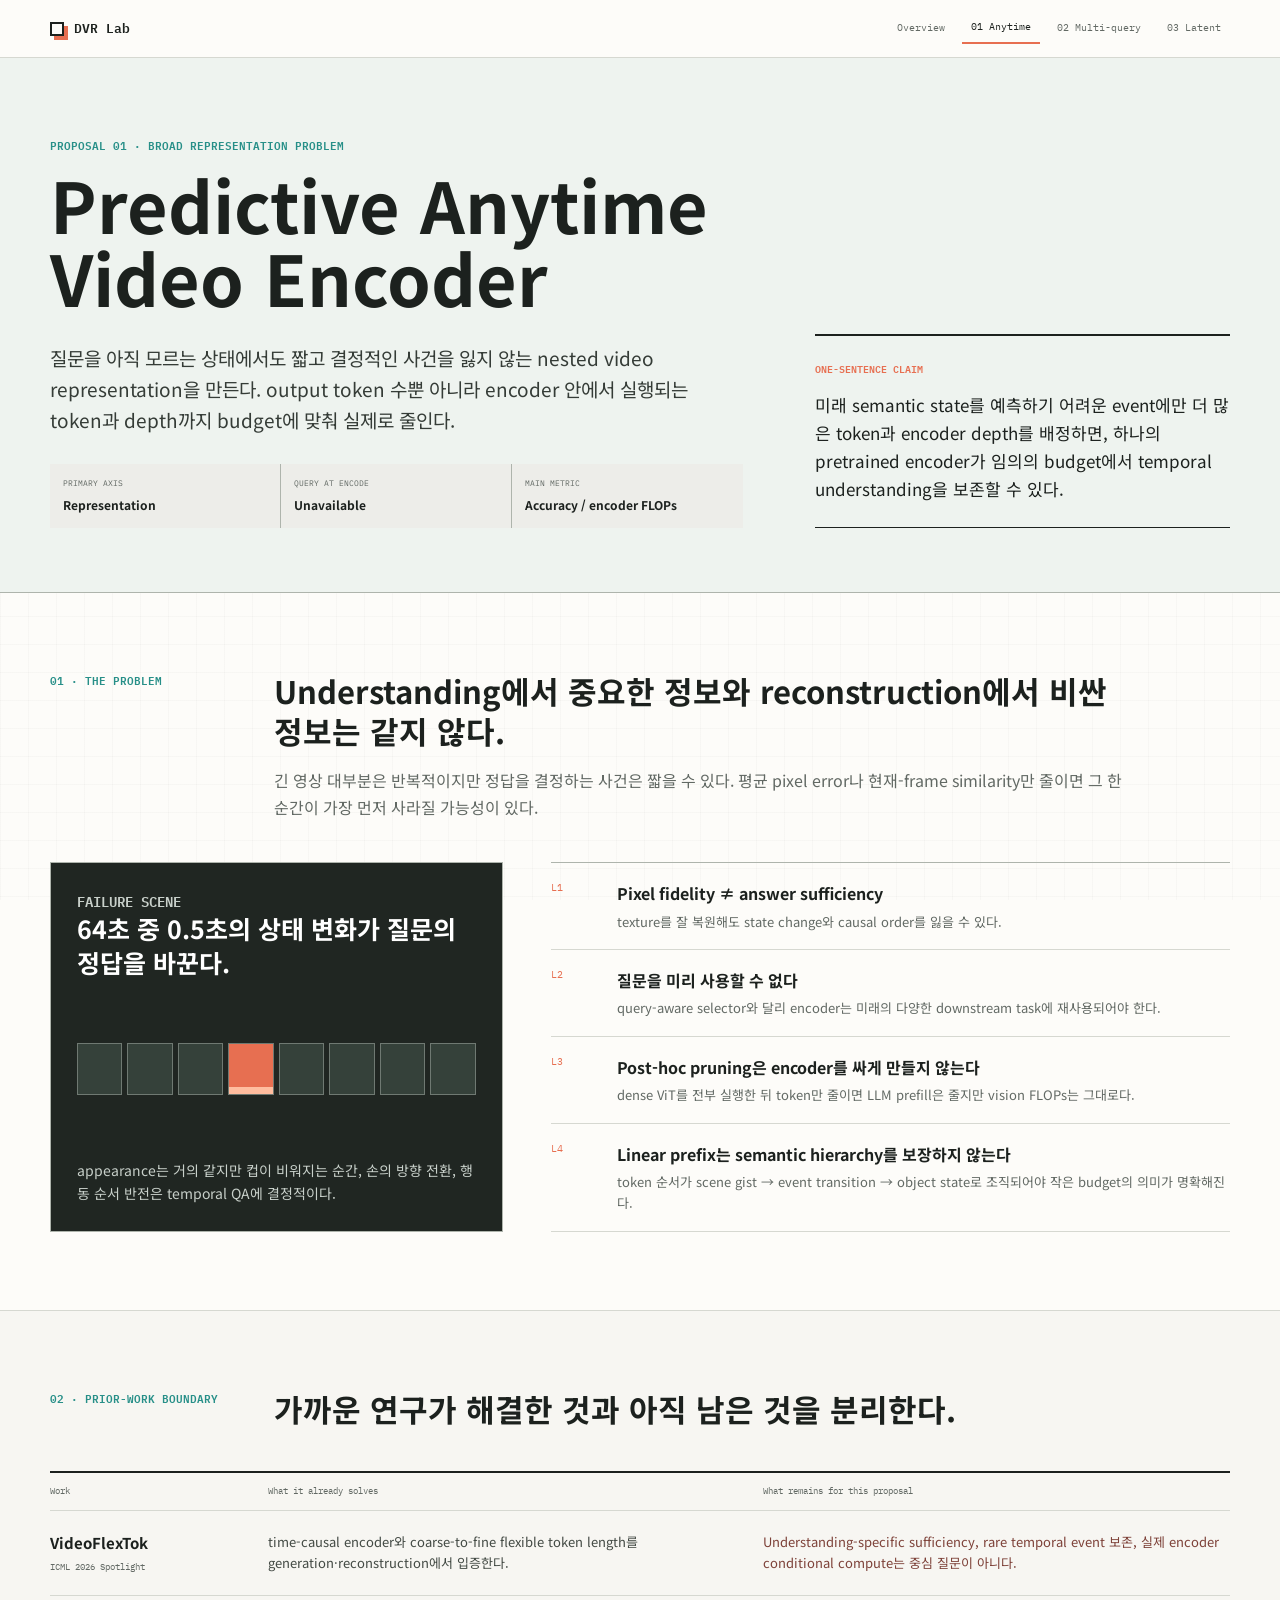
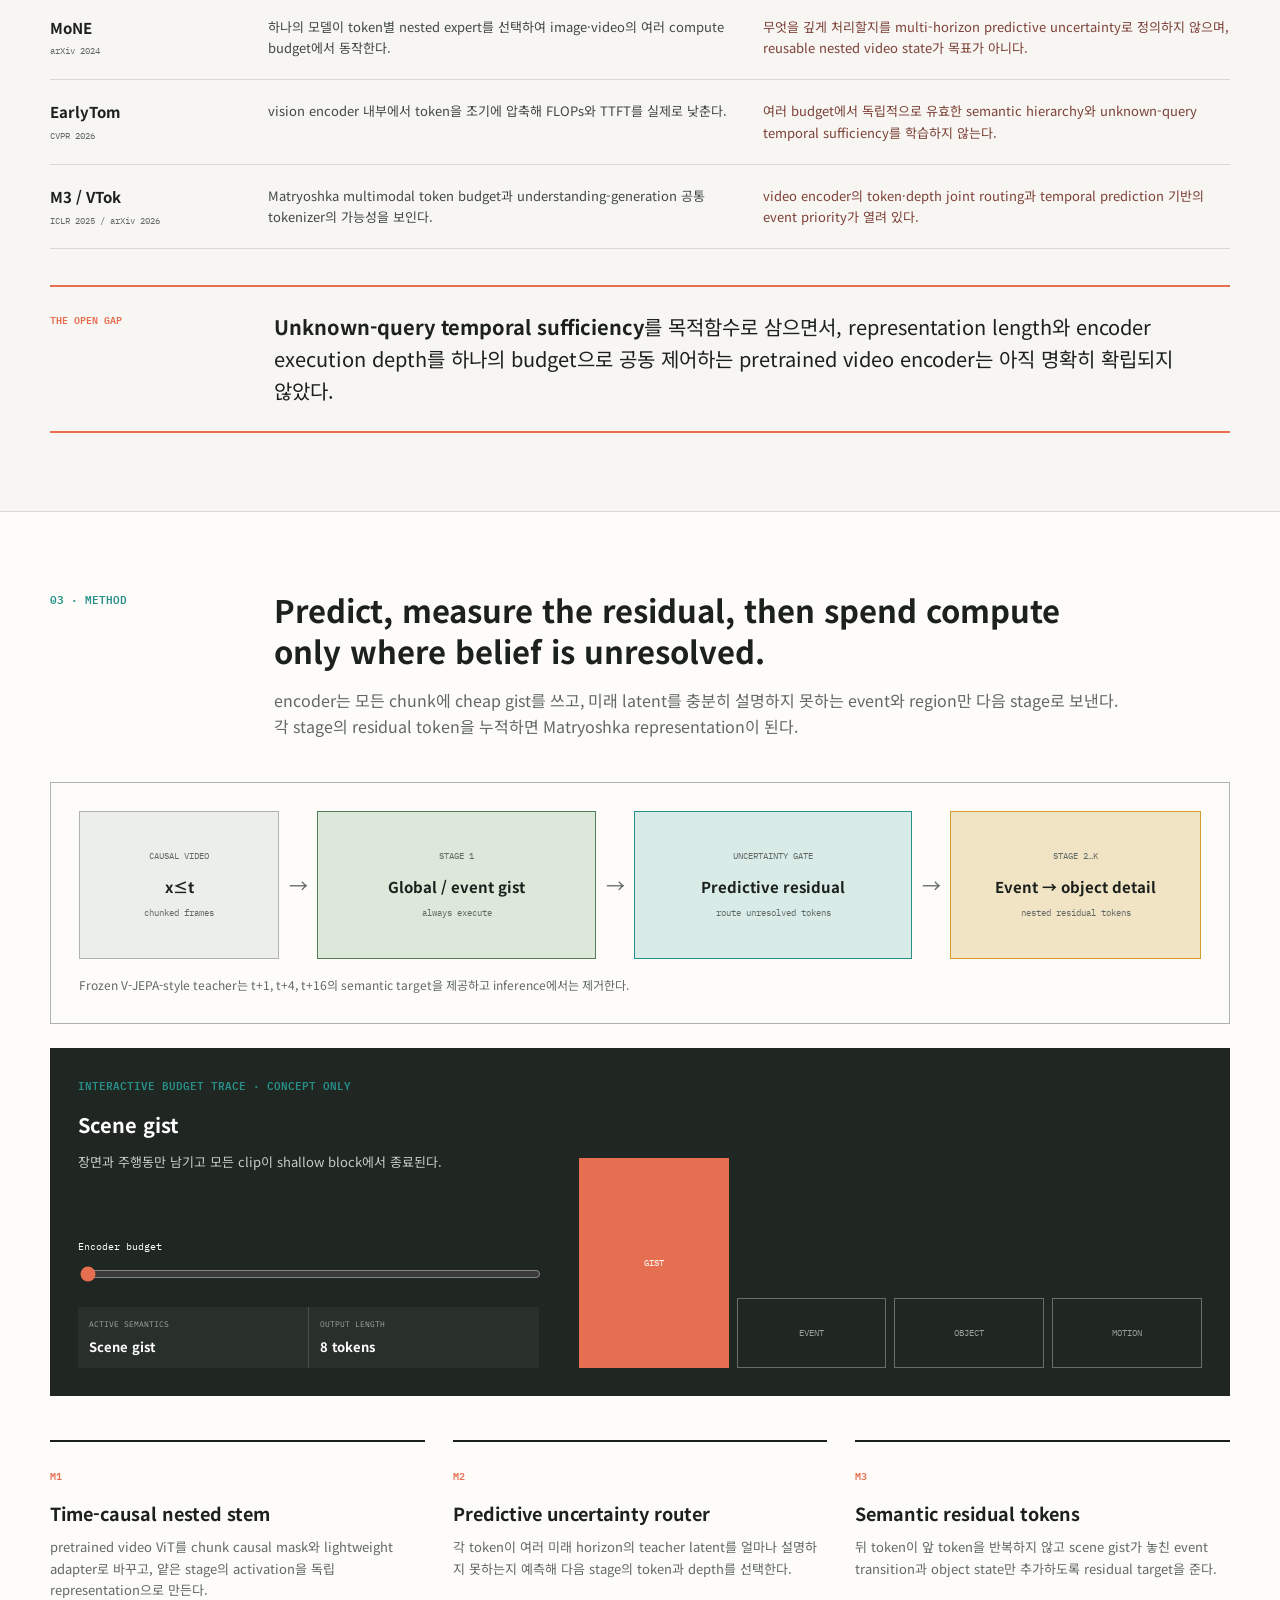
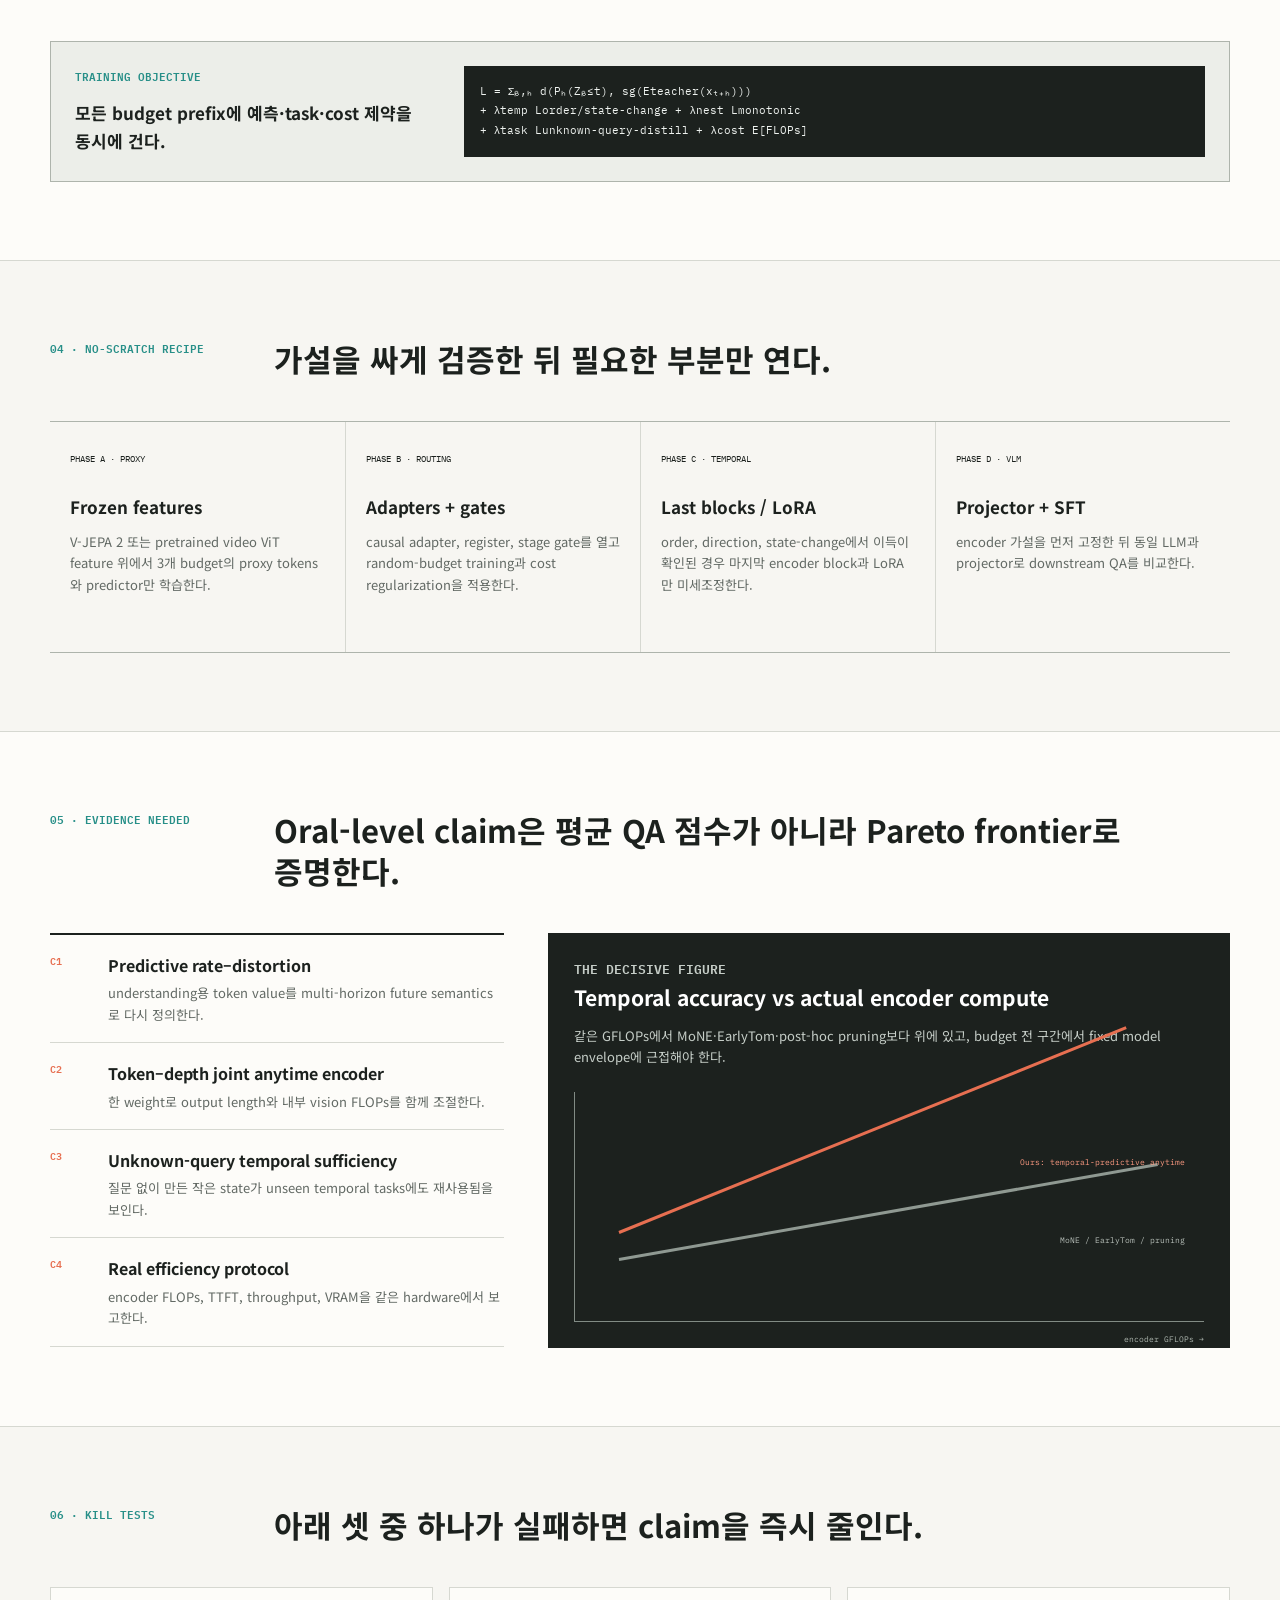
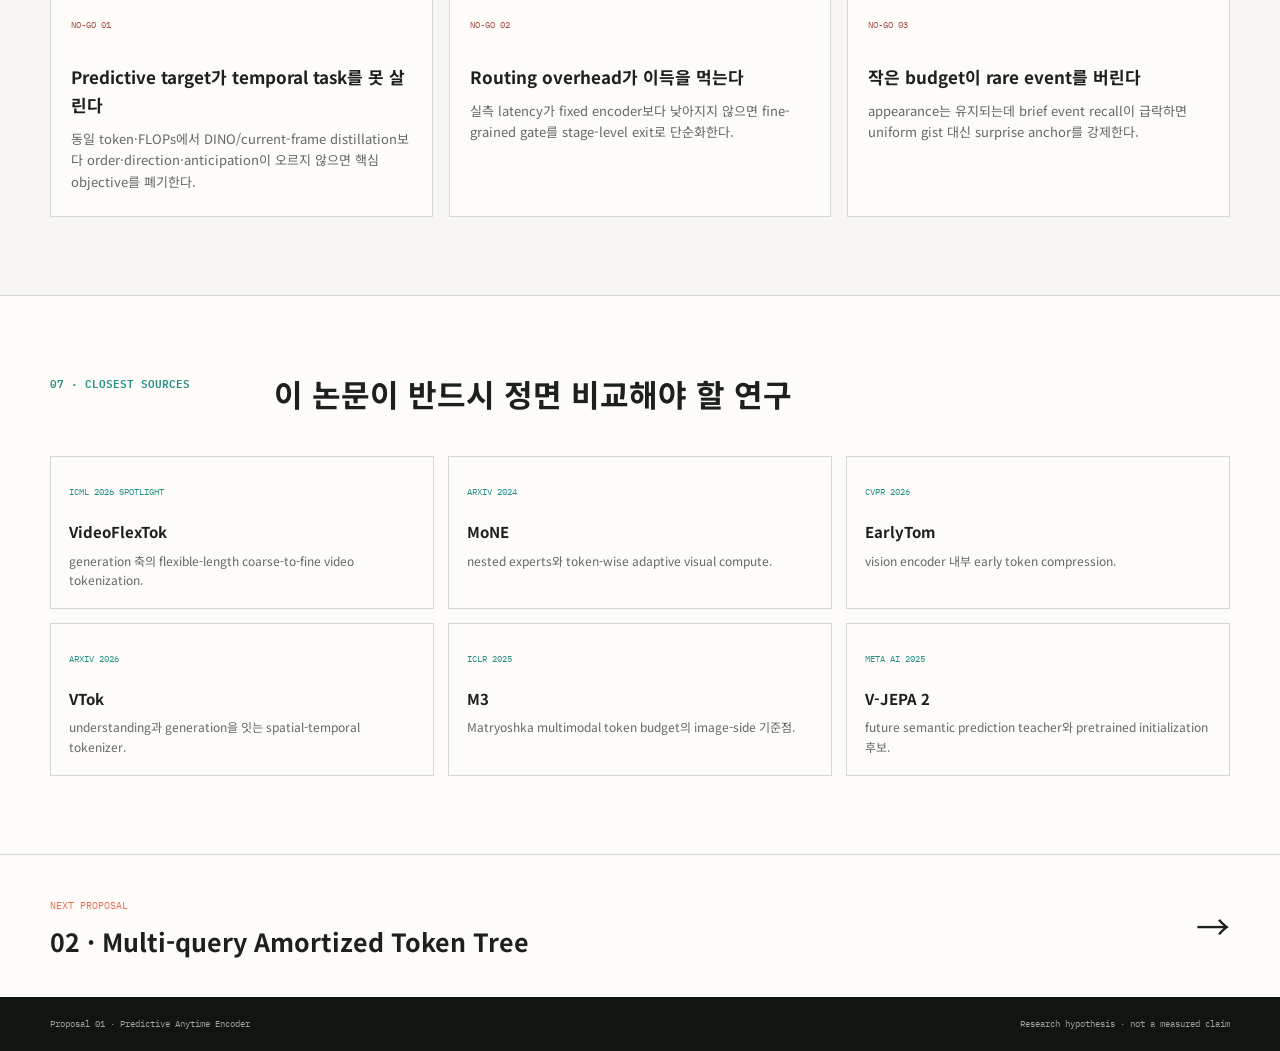
==== 1-proposal/index.html @ 28dbd6b4 "Add detailed proposals and latent reasoning pilot" ====
<!doctype html>
<html lang="ko">
  <head>
    <meta charset="UTF-8" />
    <meta name="viewport" content="width=device-width, initial-scale=1.0" />
    <meta name="description" content="Predictive Anytime Video Encoder 상세 연구 제안" />
    <title>01 · Predictive Anytime Encoder</title>
    <link rel="preconnect" href="https://fonts.googleapis.com" />
    <link rel="preconnect" href="https://fonts.gstatic.com" crossorigin />
    <link href="https://fonts.googleapis.com/css2?family=IBM+Plex+Mono:wght@400;500;600&amp;family=Noto+Sans+KR:wght@400;500;600;700;800&amp;display=swap" rel="stylesheet" />
    <link rel="stylesheet" href="../styles.css" />
    <link rel="stylesheet" href="../proposal.css" />
  </head>
  <body class="proposal-body">
    <a class="skip-link" href="#main">본문으로 이동</a>
    <header class="site-header proposal-header">
      <a class="wordmark" href="../#topics"><span class="wordmark-mark" aria-hidden="true"></span>DVR Lab</a>
      <nav class="proposal-nav" aria-label="제안서 이동">
        <a href="../">Overview</a>
        <a href="../1-proposal/" aria-current="page">01 Anytime</a>
        <a href="../2-proposal/">02 Multi-query</a>
        <a href="../3-proposal/">03 Latent</a>
      </nav>
    </header>

    <main id="main">
      <section class="proposal-hero one">
        <div class="page-shell proposal-hero-grid">
          <div>
            <p class="proposal-kicker">PROPOSAL 01 · BROAD REPRESENTATION PROBLEM</p>
            <h1>Predictive Anytime Video Encoder</h1>
            <p class="hero-summary">
              질문을 아직 모르는 상태에서도 짧고 결정적인 사건을 잃지 않는 nested video representation을 만든다.
              output token 수뿐 아니라 encoder 안에서 실행되는 token과 depth까지 budget에 맞춰 실제로 줄인다.
            </p>
            <div class="hero-meta">
              <div><span>PRIMARY AXIS</span><strong>Representation</strong></div>
              <div><span>QUERY AT ENCODE</span><strong>Unavailable</strong></div>
              <div><span>MAIN METRIC</span><strong>Accuracy / encoder FLOPs</strong></div>
            </div>
          </div>
          <div class="hero-claim">
            <span>ONE-SENTENCE CLAIM</span>
            <p>
              미래 semantic state를 예측하기 어려운 event에만 더 많은 token과 encoder depth를 배정하면, 하나의
              pretrained encoder가 임의의 budget에서 temporal understanding을 보존할 수 있다.
            </p>
          </div>
        </div>
      </section>

      <section class="proposal-section" id="problem">
        <div class="page-shell">
          <div class="detail-heading">
            <p class="detail-index">01 · THE PROBLEM</p>
            <h2>Understanding에서 중요한 정보와 reconstruction에서 비싼 정보는 같지 않다.</h2>
            <p class="section-explainer">
              긴 영상 대부분은 반복적이지만 정답을 결정하는 사건은 짧을 수 있다. 평균 pixel error나 현재-frame
              similarity만 줄이면 그 한순간이 가장 먼저 사라질 가능성이 있다.
            </p>
          </div>

          <div class="failure-grid">
            <div class="failure-vignette">
              <div>
                <p class="mini-label">FAILURE SCENE</p>
                <h3>64초 중 0.5초의 상태 변화가 질문의 정답을 바꾼다.</h3>
              </div>
              <div class="event-strip" aria-label="여덟 구간 중 하나의 짧은 중요 사건">
                <i></i><i></i><i></i><i class="critical"></i><i></i><i></i><i></i><i></i>
              </div>
              <p>appearance는 거의 같지만 컵이 비워지는 순간, 손의 방향 전환, 행동 순서 반전은 temporal QA에 결정적이다.</p>
            </div>
            <div class="failure-list">
              <div class="failure-item">
                <span>L1</span>
                <div><h3>Pixel fidelity ≠ answer sufficiency</h3><p>texture를 잘 복원해도 state change와 causal order를 잃을 수 있다.</p></div>
              </div>
              <div class="failure-item">
                <span>L2</span>
                <div><h3>질문을 미리 사용할 수 없다</h3><p>query-aware selector와 달리 encoder는 미래의 다양한 downstream task에 재사용되어야 한다.</p></div>
              </div>
              <div class="failure-item">
                <span>L3</span>
                <div><h3>Post-hoc pruning은 encoder를 싸게 만들지 않는다</h3><p>dense ViT를 전부 실행한 뒤 token만 줄이면 LLM prefill은 줄지만 vision FLOPs는 그대로다.</p></div>
              </div>
              <div class="failure-item">
                <span>L4</span>
                <div><h3>Linear prefix는 semantic hierarchy를 보장하지 않는다</h3><p>token 순서가 scene gist → event transition → object state로 조직되어야 작은 budget의 의미가 명확해진다.</p></div>
              </div>
            </div>
          </div>
        </div>
      </section>

      <section class="proposal-section tinted" id="boundary">
        <div class="page-shell">
          <div class="detail-heading">
            <p class="detail-index">02 · PRIOR-WORK BOUNDARY</p>
            <h2>가까운 연구가 해결한 것과 아직 남은 것을 분리한다.</h2>
          </div>

          <div class="boundary-table">
            <div class="boundary-row header"><span>Work</span><span>What it already solves</span><span>What remains for this proposal</span></div>
            <div class="boundary-row">
              <h3>VideoFlexTok<span>ICML 2026 Spotlight</span></h3>
              <p>time-causal encoder와 coarse-to-fine flexible token length를 generation·reconstruction에서 입증한다.</p>
              <p class="missing">Understanding-specific sufficiency, rare temporal event 보존, 실제 encoder conditional compute는 중심 질문이 아니다.</p>
            </div>
            <div class="boundary-row">
              <h3>MoNE<span>arXiv 2024</span></h3>
              <p>하나의 모델이 token별 nested expert를 선택하여 image·video의 여러 compute budget에서 동작한다.</p>
              <p class="missing">무엇을 깊게 처리할지를 multi-horizon predictive uncertainty로 정의하지 않으며, reusable nested video state가 목표가 아니다.</p>
            </div>
            <div class="boundary-row">
              <h3>EarlyTom<span>CVPR 2026</span></h3>
              <p>vision encoder 내부에서 token을 조기에 압축해 FLOPs와 TTFT를 실제로 낮춘다.</p>
              <p class="missing">여러 budget에서 독립적으로 유효한 semantic hierarchy와 unknown-query temporal sufficiency를 학습하지 않는다.</p>
            </div>
            <div class="boundary-row">
              <h3>M3 / VTok<span>ICLR 2025 / arXiv 2026</span></h3>
              <p>Matryoshka multimodal token budget과 understanding-generation 공통 tokenizer의 가능성을 보인다.</p>
              <p class="missing">video encoder의 token·depth joint routing과 temporal prediction 기반의 event priority가 열려 있다.</p>
            </div>
          </div>

          <div class="gap-statement">
            <span>THE OPEN GAP</span>
            <p>
              <strong>Unknown-query temporal sufficiency</strong>를 목적함수로 삼으면서, representation length와
              encoder execution depth를 하나의 budget으로 공동 제어하는 pretrained video encoder는 아직 명확히
              확립되지 않았다.
            </p>
          </div>
        </div>
      </section>

      <section class="proposal-section" id="method">
        <div class="page-shell">
          <div class="detail-heading">
            <p class="detail-index">03 · METHOD</p>
            <h2>Predict, measure the residual, then spend compute only where belief is unresolved.</h2>
            <p class="section-explainer">
              encoder는 모든 chunk에 cheap gist를 쓰고, 미래 latent를 충분히 설명하지 못하는 event와 region만 다음
              stage로 보낸다. 각 stage의 residual token을 누적하면 Matryoshka representation이 된다.
            </p>
          </div>

          <div class="method-canvas">
            <div class="method-flow" aria-label="Predictive anytime encoder 처리 흐름">
              <div class="method-node"><span>CAUSAL VIDEO</span><strong>x≤t</strong><small>chunked frames</small></div>
              <div class="flow-arrow" aria-hidden="true">→</div>
              <div class="method-node gist"><span>STAGE 1</span><strong>Global / event gist</strong><small>always execute</small></div>
              <div class="flow-arrow" aria-hidden="true">→</div>
              <div class="method-node event"><span>UNCERTAINTY GATE</span><strong>Predictive residual</strong><small>route unresolved tokens</small></div>
              <div class="flow-arrow" aria-hidden="true">→</div>
              <div class="method-node detail"><span>STAGE 2…K</span><strong>Event → object detail</strong><small>nested residual tokens</small></div>
            </div>
            <p class="method-caption">Frozen V-JEPA-style teacher는 t+1, t+4, t+16의 semantic target을 제공하고 inference에서는 제거한다.</p>
          </div>

          <div class="interactive-demo" data-proposal-demo="anytime">
            <div class="demo-copy">
              <p class="mini-label">INTERACTIVE BUDGET TRACE · CONCEPT ONLY</p>
              <h3 data-demo-label>Scene gist</h3>
              <p data-demo-description></p>
              <label for="anytime-budget">Encoder budget</label>
              <input id="anytime-budget" type="range" min="1" max="4" value="1" step="1" />
              <div class="demo-readout">
                <div><span>ACTIVE SEMANTICS</span><strong data-demo-label>Scene gist</strong></div>
                <div><span>OUTPUT LENGTH</span><strong data-demo-value>8 tokens</strong></div>
              </div>
            </div>
            <div class="demo-stage-track" aria-hidden="true">
              <div class="demo-stage">GIST</div>
              <div class="demo-stage">EVENT</div>
              <div class="demo-stage">OBJECT</div>
              <div class="demo-stage">MOTION</div>
            </div>
          </div>

          <div class="module-grid">
            <div class="module-item"><span>M1</span><h3>Time-causal nested stem</h3><p>pretrained video ViT를 chunk causal mask와 lightweight adapter로 바꾸고, 얕은 stage의 activation을 독립 representation으로 만든다.</p></div>
            <div class="module-item"><span>M2</span><h3>Predictive uncertainty router</h3><p>각 token이 여러 미래 horizon의 teacher latent를 얼마나 설명하지 못하는지 예측해 다음 stage의 token과 depth를 선택한다.</p></div>
            <div class="module-item"><span>M3</span><h3>Semantic residual tokens</h3><p>뒤 token이 앞 token을 반복하지 않고 scene gist가 놓친 event transition과 object state만 추가하도록 residual target을 준다.</p></div>
          </div>

          <div class="objective-strip">
            <div><p class="mini-label">TRAINING OBJECTIVE</p><h3>모든 budget prefix에 예측·task·cost 제약을 동시에 건다.</h3></div>
            <code>L = Σᵦ,ₕ d(Pₕ(Zᵦ≤t), sg(Eteacher(xₜ₊ₕ)))<br />+ λtemp Lorder/state-change + λnest Lmonotonic<br />+ λtask Lunknown-query-distill + λcost E[FLOPs]</code>
          </div>
        </div>
      </section>

      <section class="proposal-section tinted" id="training">
        <div class="page-shell">
          <div class="detail-heading">
            <p class="detail-index">04 · NO-SCRATCH RECIPE</p>
            <h2>가설을 싸게 검증한 뒤 필요한 부분만 연다.</h2>
          </div>
          <div class="training-lanes">
            <div class="training-lane"><span>PHASE A · PROXY</span><h3>Frozen features</h3><p>V-JEPA 2 또는 pretrained video ViT feature 위에서 3개 budget의 proxy tokens와 predictor만 학습한다.</p></div>
            <div class="training-lane"><span>PHASE B · ROUTING</span><h3>Adapters + gates</h3><p>causal adapter, register, stage gate를 열고 random-budget training과 cost regularization을 적용한다.</p></div>
            <div class="training-lane"><span>PHASE C · TEMPORAL</span><h3>Last blocks / LoRA</h3><p>order, direction, state-change에서 이득이 확인된 경우 마지막 encoder block과 LoRA만 미세조정한다.</p></div>
            <div class="training-lane"><span>PHASE D · VLM</span><h3>Projector + SFT</h3><p>encoder 가설을 먼저 고정한 뒤 동일 LLM과 projector로 downstream QA를 비교한다.</p></div>
          </div>
        </div>
      </section>

      <section class="proposal-section" id="evidence">
        <div class="page-shell">
          <div class="detail-heading">
            <p class="detail-index">05 · EVIDENCE NEEDED</p>
            <h2>Oral-level claim은 평균 QA 점수가 아니라 Pareto frontier로 증명한다.</h2>
          </div>
          <div class="evidence-grid">
            <div class="contribution-list">
              <div class="contribution-row"><span>C1</span><div><h3>Predictive rate–distortion</h3><p>understanding용 token value를 multi-horizon future semantics로 다시 정의한다.</p></div></div>
              <div class="contribution-row"><span>C2</span><div><h3>Token–depth joint anytime encoder</h3><p>한 weight로 output length와 내부 vision FLOPs를 함께 조절한다.</p></div></div>
              <div class="contribution-row"><span>C3</span><div><h3>Unknown-query temporal sufficiency</h3><p>질문 없이 만든 작은 state가 unseen temporal tasks에도 재사용됨을 보인다.</p></div></div>
              <div class="contribution-row"><span>C4</span><div><h3>Real efficiency protocol</h3><p>encoder FLOPs, TTFT, throughput, VRAM을 같은 hardware에서 보고한다.</p></div></div>
            </div>
            <div class="decisive-figure">
              <p class="mini-label">THE DECISIVE FIGURE</p>
              <h3>Temporal accuracy vs actual encoder compute</h3>
              <p>같은 GFLOPs에서 MoNE·EarlyTom·post-hoc pruning보다 위에 있고, budget 전 구간에서 fixed model envelope에 근접해야 한다.</p>
              <div class="curve-chart" aria-label="제안법이 baseline보다 높은 정확도 계산량 곡선을 보이는 목표 그림">
                <span class="curve-label ours">Ours: temporal-predictive anytime</span>
                <span class="curve-label base">MoNE / EarlyTom / pruning</span>
                <span class="curve-axis-x">encoder GFLOPs →</span>
              </div>
            </div>
          </div>
        </div>
      </section>

      <section class="proposal-section tinted" id="risks">
        <div class="page-shell">
          <div class="detail-heading"><p class="detail-index">06 · KILL TESTS</p><h2>아래 셋 중 하나가 실패하면 claim을 즉시 줄인다.</h2></div>
          <div class="risk-grid">
            <div class="risk-item"><span>NO-GO 01</span><h3>Predictive target가 temporal task를 못 살린다</h3><p>동일 token·FLOPs에서 DINO/current-frame distillation보다 order·direction·anticipation이 오르지 않으면 핵심 objective를 폐기한다.</p></div>
            <div class="risk-item"><span>NO-GO 02</span><h3>Routing overhead가 이득을 먹는다</h3><p>실측 latency가 fixed encoder보다 낮아지지 않으면 fine-grained gate를 stage-level exit로 단순화한다.</p></div>
            <div class="risk-item"><span>NO-GO 03</span><h3>작은 budget이 rare event를 버린다</h3><p>appearance는 유지되는데 brief event recall이 급락하면 uniform gist 대신 surprise anchor를 강제한다.</p></div>
          </div>
        </div>
      </section>

      <section class="proposal-section" id="sources">
        <div class="page-shell">
          <div class="detail-heading"><p class="detail-index">07 · CLOSEST SOURCES</p><h2>이 논문이 반드시 정면 비교해야 할 연구</h2></div>
          <div class="source-grid">
            <a class="source-item" href="https://arxiv.org/abs/2604.12887" target="_blank" rel="noreferrer"><span>ICML 2026 SPOTLIGHT</span><h3>VideoFlexTok</h3><p>generation 축의 flexible-length coarse-to-fine video tokenization.</p></a>
            <a class="source-item" href="https://arxiv.org/abs/2407.19985" target="_blank" rel="noreferrer"><span>ARXIV 2024</span><h3>MoNE</h3><p>nested experts와 token-wise adaptive visual compute.</p></a>
            <a class="source-item" href="https://arxiv.org/abs/2605.30010" target="_blank" rel="noreferrer"><span>CVPR 2026</span><h3>EarlyTom</h3><p>vision encoder 내부 early token compression.</p></a>
            <a class="source-item" href="https://arxiv.org/abs/2602.04202" target="_blank" rel="noreferrer"><span>ARXIV 2026</span><h3>VTok</h3><p>understanding과 generation을 잇는 spatial-temporal tokenizer.</p></a>
            <a class="source-item" href="https://openreview.net/forum?id=ii17KMFtmI" target="_blank" rel="noreferrer"><span>ICLR 2025</span><h3>M3</h3><p>Matryoshka multimodal token budget의 image-side 기준점.</p></a>
            <a class="source-item" href="https://ai.meta.com/research/publications/v-jepa-2-self-supervised-video-models-enable-understanding-prediction-and-planning/" target="_blank" rel="noreferrer"><span>META AI 2025</span><h3>V-JEPA 2</h3><p>future semantic prediction teacher와 pretrained initialization 후보.</p></a>
          </div>
        </div>
      </section>

      <div class="page-shell">
        <a class="proposal-next" href="../2-proposal/"><div><span>NEXT PROPOSAL</span><h2>02 · Multi-query Amortized Token Tree</h2></div><i aria-hidden="true">→</i></a>
      </div>
    </main>
    <footer><div class="page-shell footer-inner"><span>Proposal 01 · Predictive Anytime Encoder</span><span>Research hypothesis · not a measured claim</span></div></footer>
    <script src="../proposal.js"></script>
  </body>
</html>
---- styles.css ----
:root {
  --paper: #f7f6f2;
  --paper-bright: #fdfcf9;
  --ink: #1c211e;
  --muted: #626964;
  --line: #d6d8d1;
  --line-strong: #aeb4ac;
  --coral: #e76f51;
  --coral-soft: #f3d8cf;
  --teal: #278f88;
  --teal-soft: #d8ebe7;
  --mustard: #d59b2d;
  --mustard-soft: #f1e4c5;
  --green: #557c58;
  --green-soft: #dce8d9;
  --red: #a84f45;
  --mono: "IBM Plex Mono", monospace;
  --sans: "Noto Sans KR", sans-serif;
  --max-width: 1180px;
}

* {
  box-sizing: border-box;
}

html {
  scroll-behavior: smooth;
}

body {
  margin: 0;
  background: var(--paper);
  color: var(--ink);
  font-family: var(--sans);
  line-height: 1.65;
}

body::before {
  position: fixed;
  inset: 0;
  z-index: -1;
  background-image: linear-gradient(rgba(28, 33, 30, 0.025) 1px, transparent 1px),
    linear-gradient(90deg, rgba(28, 33, 30, 0.025) 1px, transparent 1px);
  background-size: 28px 28px;
  content: "";
  pointer-events: none;
}

a {
  color: inherit;
}

button,
input {
  font: inherit;
}

.skip-link {
  position: fixed;
  top: 8px;
  left: 8px;
  z-index: 20;
  padding: 8px 12px;
  background: var(--ink);
  color: white;
  transform: translateY(-140%);
}

.skip-link:focus {
  transform: translateY(0);
}

.page-shell {
  width: min(calc(100% - 40px), var(--max-width));
  margin-inline: auto;
}

.site-header {
  position: sticky;
  top: 0;
  z-index: 10;
  display: flex;
  align-items: center;
  justify-content: space-between;
  min-height: 58px;
  padding: 0 max(20px, calc((100vw - var(--max-width)) / 2));
  border-bottom: 1px solid var(--line);
  background: rgba(247, 246, 242, 0.96);
  backdrop-filter: blur(12px);
}

.wordmark {
  display: inline-flex;
  gap: 10px;
  align-items: center;
  color: var(--ink);
  font-family: var(--mono);
  font-size: 13px;
  font-weight: 600;
  text-decoration: none;
}

.wordmark-mark {
  width: 14px;
  height: 14px;
  border: 2px solid var(--ink);
  box-shadow: 4px 4px 0 var(--coral);
}

.site-nav {
  display: flex;
  gap: 24px;
  font-family: var(--mono);
  font-size: 12px;
}

.site-nav a {
  color: var(--muted);
  text-decoration: none;
}

.site-nav a:hover,
.site-nav a:focus-visible {
  color: var(--ink);
}

.intro-band {
  padding: 72px 0 64px;
  border-bottom: 1px solid var(--line);
  background: var(--paper-bright);
}

.intro-copy {
  display: grid;
  grid-template-columns: 1.05fr 0.95fr;
  column-gap: 64px;
  align-items: end;
}

.eyebrow,
.section-index,
.tool-label,
.topic-overline,
.arch-label {
  margin: 0 0 14px;
  color: var(--teal);
  font-family: var(--mono);
  font-size: 12px;
  font-weight: 600;
  letter-spacing: 0;
}

h1,
h2,
h3,
h4,
p {
  overflow-wrap: anywhere;
}

h1 {
  margin: 0;
  font-size: clamp(42px, 6vw, 76px);
  line-height: 1.02;
  letter-spacing: 0;
}

.intro-lead {
  max-width: 660px;
  margin: 0;
  color: #303632;
  font-size: 20px;
  line-height: 1.65;
}

.thesis-line {
  grid-column: 1 / -1;
  display: grid;
  grid-template-columns: 160px 1fr;
  gap: 24px;
  margin-top: 48px;
  padding: 20px 0;
  border-top: 1px solid var(--line-strong);
  border-bottom: 1px solid var(--line-strong);
}

.thesis-label {
  color: var(--coral);
  font-family: var(--mono);
  font-size: 12px;
  font-weight: 600;
}

.thesis-line p {
  margin: 0;
  font-size: 19px;
}

.overview-figure {
  margin-top: 32px;
  margin-bottom: 0;
}

.overview-figure img {
  display: block;
  width: 100%;
  aspect-ratio: 16 / 8.4;
  border: 1px solid var(--line);
  object-fit: cover;
}

.overview-figure figcaption {
  display: flex;
  justify-content: flex-end;
  padding-top: 10px;
  color: var(--muted);
  font-size: 12px;
}

.section-band {
  padding: 88px 0;
  border-bottom: 1px solid var(--line);
}

.section-heading {
  display: grid;
  grid-template-columns: 260px minmax(0, 1.2fr) minmax(260px, 0.8fr);
  gap: 32px;
  align-items: start;
  margin-bottom: 52px;
}

.section-heading h2 {
  margin: 0;
  font-size: 32px;
  line-height: 1.3;
  letter-spacing: 0;
}

.section-heading > p:last-child {
  margin: 0;
  color: var(--muted);
  font-size: 15px;
}

.section-heading.compact {
  grid-template-columns: 220px 1fr;
}

.section-heading.compact .working-title {
  grid-column: 2;
  color: var(--muted);
}

.decision-grid {
  display: grid;
  grid-template-columns: repeat(3, 1fr);
  gap: 16px;
}

.decision-card,
.paper-card {
  border: 1px solid var(--line);
  border-radius: 6px;
  background: var(--paper-bright);
}

.decision-card {
  min-height: 390px;
  padding: 24px;
}

.decision-card.recommended {
  border-top: 5px solid var(--coral);
}

.card-topline {
  display: flex;
  align-items: center;
  justify-content: space-between;
  min-height: 28px;
}

.topic-number {
  color: var(--line-strong);
  font-family: var(--mono);
  font-size: 26px;
}

.status-chip {
  padding: 4px 7px;
  border: 1px solid var(--green);
  border-radius: 4px;
  color: var(--green);
  font-family: var(--mono);
  font-size: 10px;
  font-weight: 600;
}

.status-chip.caution {
  border-color: #9b7628;
  color: #7f5e17;
}

.status-chip.danger {
  border-color: var(--red);
  color: var(--red);
}

.decision-card h3 {
  margin: 32px 0 8px;
  font-size: 22px;
  line-height: 1.25;
}

.card-subtitle {
  min-height: 50px;
  margin: 0;
  color: var(--muted);
  font-size: 13px;
}

.score-list {
  margin: 24px 0;
  border-top: 1px solid var(--line);
}

.score-list div {
  display: flex;
  justify-content: space-between;
  padding: 8px 0;
  border-bottom: 1px solid var(--line);
  font-family: var(--mono);
  font-size: 12px;
}

.score-list dt {
  color: var(--muted);
}

.score-list dd {
  margin: 0;
  font-weight: 600;
}

.decision-card > p:last-child {
  margin: 0;
  font-size: 14px;
}

.warning-note {
  display: grid;
  grid-template-columns: 220px 1fr;
  gap: 28px;
  margin-top: 28px;
  padding: 22px 0;
  border-top: 1px solid var(--coral);
  border-bottom: 1px solid var(--coral);
}

.note-kicker {
  color: var(--coral);
  font-family: var(--mono);
  font-size: 12px;
  font-weight: 600;
}

.warning-note p {
  margin: 0;
}

.accent-band {
  background: #f0f3ed;
}

.claim-block {
  display: grid;
  grid-template-columns: 220px 1fr;
  gap: 32px;
  margin-bottom: 44px;
  padding: 26px 0;
  border-top: 2px solid var(--ink);
  border-bottom: 1px solid var(--ink);
}

.claim-block span {
  color: var(--coral);
  font-family: var(--mono);
  font-size: 12px;
  font-weight: 600;
}

.claim-block p {
  max-width: 850px;
  margin: 0;
  font-size: 21px;
  line-height: 1.6;
}

.architecture {
  position: relative;
  display: grid;
  grid-template-columns: 130px 26px minmax(300px, 1.2fr) 26px minmax(220px, 0.8fr) 170px;
  gap: 14px;
  align-items: center;
  min-height: 330px;
  padding: 32px 22px;
  border: 1px solid var(--line-strong);
  background: var(--paper-bright);
  overflow: hidden;
}

.arch-column,
.output-column,
.teacher-column {
  text-align: center;
}

.frame-strip {
  display: grid;
  grid-template-columns: repeat(2, 36px);
  justify-content: center;
  gap: 5px;
  margin: 14px 0;
}

.frame-strip span {
  width: 36px;
  height: 46px;
  border: 1px solid #5b645e;
  background: linear-gradient(140deg, #536c5c 48%, #d59b2d 49%);
}

.arch-arrow {
  color: var(--line-strong);
  font-size: 26px;
}

.encoder-stack {
  display: grid;
  grid-template-columns: repeat(3, 1fr);
  align-items: stretch;
  min-height: 220px;
}

.encoder-stage {
  display: flex;
  flex-direction: column;
  justify-content: center;
  min-width: 0;
  padding: 20px 12px;
  border: 1px solid var(--line-strong);
}

.encoder-stage + .encoder-stage {
  border-left: 0;
}

.encoder-stage span,
.encoder-stage small,
.arch-column small,
.output-column small,
.teacher-column small {
  color: var(--muted);
  font-family: var(--mono);
  font-size: 10px;
}

.encoder-stage strong {
  margin: 14px 0;
  font-size: 14px;
}

.stage-gist {
  background: var(--coral-soft);
}

.stage-event {
  background: var(--teal-soft);
}

.stage-detail {
  background: var(--mustard-soft);
}

.token-tier {
  display: flex;
  justify-content: center;
  gap: 4px;
  margin: 10px 0;
}

.token-tier i {
  display: block;
  width: 13px;
  height: 22px;
  border: 1px solid currentColor;
}

.tier-one {
  color: var(--coral);
}

.tier-two {
  color: var(--teal);
}

.tier-three {
  color: var(--mustard);
}

.teacher-column {
  padding: 18px 10px;
  border-left: 1px dashed var(--line-strong);
}

.teacher-column strong {
  display: block;
  margin: 14px 0 4px;
  font-size: 18px;
}

.teacher-link {
  margin-top: 24px;
  color: var(--teal);
  font-family: var(--mono);
  font-size: 9px;
}

.budget-lab {
  display: grid;
  grid-template-columns: 1fr 1fr;
  gap: 44px;
  margin-top: 24px;
  padding: 32px;
  border: 1px solid var(--ink);
  border-radius: 6px;
  background: var(--ink);
  color: white;
}

.budget-copy h3 {
  margin: 0 0 12px;
  font-size: 21px;
}

.budget-copy > p:not(.tool-label) {
  min-height: 78px;
  margin: 0;
  color: #cbd1cc;
  font-size: 14px;
}

.budget-lab .tool-label {
  color: #76c1ba;
}

.budget-stats {
  display: grid;
  grid-template-columns: repeat(3, 1fr);
  gap: 1px;
  margin-top: 22px;
  background: #4c534f;
}

.budget-stats div {
  min-width: 0;
  padding: 12px;
  background: #252b27;
}

.budget-stats span,
.budget-stats strong {
  display: block;
}

.budget-stats span {
  color: #aeb6b0;
  font-family: var(--mono);
  font-size: 9px;
}

.budget-stats strong {
  margin-top: 6px;
  font-size: 15px;
}

.budget-control {
  display: flex;
  flex-direction: column;
  justify-content: center;
}

.budget-visual {
  display: grid;
  grid-template-columns: repeat(16, 1fr);
  gap: 4px;
  min-height: 108px;
  align-content: end;
  margin-bottom: 24px;
}

.budget-token {
  min-width: 0;
  height: 24px;
  border: 1px solid #69726c;
  background: #303732;
  opacity: 0.35;
  transition: opacity 180ms ease, height 180ms ease, background 180ms ease;
}

.budget-token.is-active {
  background: var(--coral);
  opacity: 1;
}

.budget-token.is-refinement {
  background: var(--teal);
}

.budget-token.is-detail {
  background: var(--mustard);
}

.budget-control label {
  margin-bottom: 10px;
  font-family: var(--mono);
  font-size: 11px;
}

input[type="range"] {
  width: 100%;
  accent-color: var(--coral);
}

.range-labels {
  display: flex;
  justify-content: space-between;
  color: #aeb6b0;
  font-family: var(--mono);
  font-size: 9px;
}

.contribution-grid {
  display: grid;
  grid-template-columns: repeat(3, 1fr);
  gap: 28px;
  margin-top: 52px;
}

.contribution-grid > div {
  padding-top: 18px;
  border-top: 2px solid var(--ink);
}

.contribution-number {
  color: var(--coral);
  font-family: var(--mono);
  font-size: 12px;
  font-weight: 600;
}

.contribution-grid h3 {
  margin: 12px 0 8px;
  font-size: 18px;
}

.contribution-grid p {
  margin: 0;
  color: var(--muted);
  font-size: 14px;
}

.objective-panel {
  display: grid;
  grid-template-columns: 0.8fr 1.2fr;
  gap: 36px;
  align-items: center;
  margin-top: 54px;
  padding: 28px;
  border: 1px solid var(--line-strong);
  background: var(--paper-bright);
}

.objective-panel h3 {
  margin: 0;
  font-size: 18px;
}

.objective-panel code {
  display: block;
  padding: 18px;
  background: #e8e9e4;
  color: #252b27;
  font-family: var(--mono);
  font-size: 12px;
  line-height: 1.8;
  overflow-x: auto;
}

.training-grid {
  display: grid;
  grid-template-columns: 1fr 1fr;
  gap: 56px;
  margin-top: 54px;
}

.plain-column {
  padding-top: 18px;
  border-top: 1px solid var(--line-strong);
}

.plain-column h3 {
  margin: 0 0 18px;
  font-size: 19px;
}

.plain-column ol {
  margin: 0;
  padding-left: 24px;
}

.plain-column li {
  margin-bottom: 12px;
  padding-left: 6px;
  font-size: 14px;
}

.topic-tabs {
  display: grid;
  grid-template-columns: repeat(3, 1fr);
  border-bottom: 1px solid var(--ink);
}

.topic-tabs button {
  min-height: 64px;
  padding: 14px 18px;
  border: 1px solid var(--line);
  border-bottom: 0;
  border-radius: 0;
  background: transparent;
  color: var(--muted);
  cursor: pointer;
  text-align: left;
}

.topic-tabs button + button {
  border-left: 0;
}

.topic-tabs button[aria-selected="true"] {
  background: var(--ink);
  color: white;
}

.topic-tabs button span {
  margin-right: 14px;
  font-family: var(--mono);
  font-size: 11px;
}

.topic-panel {
  min-height: 590px;
  padding-top: 42px;
}

.topic-summary {
  display: grid;
  grid-template-columns: 1fr 1fr;
  gap: 48px;
  align-items: start;
}

.topic-summary h3 {
  margin: 0;
  font-size: 26px;
  line-height: 1.35;
}

.topic-summary > p {
  margin: 0;
  color: var(--muted);
}

.topic-columns {
  display: grid;
  grid-template-columns: 1fr 1fr;
  gap: 64px;
  margin-top: 44px;
}

.topic-columns section {
  padding-top: 16px;
  border-top: 1px solid var(--line-strong);
}

.topic-columns h4 {
  margin: 0 0 12px;
  font-family: var(--mono);
  font-size: 12px;
  text-transform: uppercase;
}

.topic-columns h4:not(:first-child) {
  margin-top: 28px;
}

.topic-columns p,
.topic-columns li {
  color: #424943;
  font-size: 14px;
}

.topic-columns ul {
  margin: 0;
  padding-left: 20px;
}

.topic-columns li {
  margin-bottom: 9px;
}

.proposal-link {
  display: grid;
  grid-template-columns: 150px 1fr 30px;
  gap: 20px;
  align-items: center;
  margin-top: 34px;
  padding: 18px 0;
  border-top: 1px solid var(--ink);
  border-bottom: 1px solid var(--ink);
  text-decoration: none;
}

.proposal-link span {
  color: var(--coral);
  font-family: var(--mono);
  font-size: 11px;
  font-weight: 600;
  text-transform: uppercase;
}

.proposal-link strong {
  font-size: 15px;
}

.proposal-link i {
  font-size: 22px;
  font-style: normal;
  text-align: right;
  transition: transform 160ms ease;
}

.proposal-link:hover i,
.proposal-link:focus-visible i {
  transform: translateX(5px);
}

.pilot-inline {
  display: grid;
  grid-template-columns: 210px 1fr;
  gap: 24px;
  margin-top: 28px;
  padding: 16px 0;
  border-top: 1px solid var(--red);
  border-bottom: 1px solid var(--red);
}

.pilot-inline span {
  color: var(--red);
  font-family: var(--mono);
  font-size: 10px;
  font-weight: 600;
}

.pilot-inline p {
  margin: 0;
  color: var(--muted);
  font-size: 13px;
}

.tree-diagram,
.reasoning-diagram {
  margin-top: 38px;
  padding: 28px;
  border: 1px solid var(--line-strong);
  background: var(--paper-bright);
}

.tree-diagram {
  display: grid;
  grid-template-columns: 180px 1fr 220px;
  grid-template-rows: repeat(3, auto);
  gap: 14px 28px;
  align-items: center;
}

.tree-video {
  grid-row: 1 / 4;
  text-align: center;
}

.tree-video > span,
.query-path span {
  display: block;
  margin-bottom: 12px;
  color: var(--muted);
  font-family: var(--mono);
  font-size: 10px;
}

.mini-frames {
  display: grid;
  grid-template-columns: repeat(3, 34px);
  justify-content: center;
  gap: 5px;
}

.mini-frames i {
  width: 34px;
  height: 42px;
  background: var(--green-soft);
  border: 1px solid var(--green);
}

.tree-root,
.tree-level div {
  padding: 10px;
  border: 1px solid var(--teal);
  background: var(--teal-soft);
  text-align: center;
  font-size: 12px;
}

.tree-root {
  width: 150px;
  margin: auto;
}

.tree-level {
  display: grid;
  gap: 8px;
}

.tree-level-two {
  grid-template-columns: repeat(3, 1fr);
}

.tree-level-three {
  grid-template-columns: repeat(6, 1fr);
}

.tree-level-three div {
  border-color: var(--mustard);
  background: var(--mustard-soft);
}

.query-path {
  grid-column: 3;
  grid-row: 1 / 4;
  padding: 18px;
  border-left: 3px solid var(--coral);
}

.query-path strong {
  font-size: 13px;
}

.query-reuse {
  display: grid;
  grid-template-columns: 24px 1fr;
  gap: 2px 8px;
  align-items: center;
  padding: 8px 0;
  border-top: 1px solid var(--line);
}

.query-reuse b {
  grid-row: 1 / 3;
  color: var(--coral);
  font-family: var(--mono);
  font-size: 10px;
}

.query-reuse strong {
  line-height: 1.3;
}

.query-reuse small {
  color: var(--muted);
  font-family: var(--mono);
  font-size: 9px;
}

.reasoning-diagram {
  display: grid;
  grid-template-columns: 150px 1fr;
  gap: 22px 28px;
}

.reasoning-input {
  display: grid;
  align-content: center;
  gap: 14px;
  padding-right: 24px;
  border-right: 1px solid var(--line);
  text-align: center;
}

.reasoning-input > span {
  font-family: var(--mono);
  font-size: 10px;
}

.reasoning-flow {
  display: grid;
  grid-template-columns: repeat(3, minmax(105px, 1fr) 18px) minmax(105px, 1fr);
  gap: 8px;
  align-items: center;
}

.reasoning-flow > i {
  color: var(--muted);
  font-style: normal;
  text-align: center;
}

.reasoning-state {
  display: grid;
  min-height: 112px;
  padding: 14px 10px;
  border: 1px solid var(--teal);
  background: var(--teal-soft);
  text-align: center;
}

.reasoning-state.initial {
  border-color: var(--green);
  background: var(--green-soft);
}

.reasoning-state.active {
  border-color: var(--mustard);
  background: var(--mustard-soft);
}

.reasoning-state.final {
  border-color: var(--coral);
  background: var(--coral-soft);
}

.reasoning-state span,
.reasoning-state small {
  color: var(--muted);
  font-family: var(--mono);
  font-size: 9px;
}

.reasoning-state strong {
  align-self: center;
  font-size: 18px;
}

.reasoning-loop {
  grid-column: 2;
  padding: 9px 12px;
  background: var(--ink);
  color: white;
  font-family: var(--mono);
  font-size: 10px;
  text-align: center;
}

.reasoning-axes {
  grid-column: 1 / -1;
  display: grid;
  grid-template-columns: repeat(2, 1fr);
  gap: 12px;
}

.reasoning-axes div {
  display: grid;
  gap: 5px;
  padding: 12px 14px;
  border-top: 2px solid var(--line-strong);
}

.reasoning-axes span {
  color: var(--muted);
  font-family: var(--mono);
  font-size: 9px;
}

.reasoning-axes strong {
  font-size: 12px;
}

.comparison-band {
  background: var(--paper-bright);
}

.table-wrap {
  overflow-x: auto;
}

table {
  width: 100%;
  border-collapse: collapse;
  font-size: 13px;
}

th,
td {
  min-width: 180px;
  padding: 16px 14px;
  border: 1px solid var(--line);
  text-align: left;
  vertical-align: top;
}

thead th {
  background: var(--ink);
  color: white;
  font-family: var(--mono);
  font-size: 11px;
  font-weight: 500;
}

tbody th {
  min-width: 130px;
  background: #ecece7;
  font-family: var(--mono);
  font-size: 11px;
}

.table-note {
  margin: 14px 0 0;
  color: var(--muted);
  font-size: 12px;
}

.experiment-matrix {
  display: grid;
  grid-template-columns: 1.05fr 1fr 1.35fr 1.1fr;
  border-top: 1px solid var(--line-strong);
  border-left: 1px solid var(--line-strong);
}

.experiment-matrix > div {
  min-width: 0;
  padding: 14px;
  border-right: 1px solid var(--line-strong);
  border-bottom: 1px solid var(--line-strong);
  font-size: 12px;
}

.matrix-header {
  background: #e8e9e4;
  font-family: var(--mono);
  font-weight: 600;
}

.must-report {
  display: grid;
  grid-template-columns: 260px 1fr;
  gap: 28px;
  align-items: center;
  margin-top: 28px;
  padding: 20px 0;
  border-bottom: 1px solid var(--line-strong);
}

.must-report h3 {
  margin: 0;
  font-size: 17px;
}

.must-report > div {
  display: flex;
  flex-wrap: wrap;
  gap: 8px;
}

.must-report span {
  padding: 6px 9px;
  border: 1px solid var(--line-strong);
  border-radius: 4px;
  background: var(--paper-bright);
  font-family: var(--mono);
  font-size: 10px;
}

.roadmap {
  display: grid;
  grid-template-columns: repeat(4, 1fr);
  gap: 0;
  margin-top: 52px;
}

.roadmap-step {
  min-height: 210px;
  padding: 20px;
  border-top: 3px solid var(--teal);
  border-bottom: 1px solid var(--line-strong);
}

.roadmap-step + .roadmap-step {
  border-left: 1px solid var(--line-strong);
}

.roadmap-step:nth-child(2) {
  border-top-color: var(--coral);
}

.roadmap-step:nth-child(3) {
  border-top-color: var(--mustard);
}

.roadmap-step:nth-child(4) {
  border-top-color: var(--green);
}

.roadmap-step span {
  font-family: var(--mono);
  font-size: 10px;
}

.roadmap-step h3 {
  margin: 24px 0 8px;
  font-size: 17px;
}

.roadmap-step p {
  margin: 0;
  color: var(--muted);
  font-size: 13px;
}

.go-no-go {
  display: grid;
  grid-template-columns: 260px 1fr;
  gap: 40px;
  margin-top: 40px;
  padding: 26px;
  border: 1px solid var(--coral);
  background: var(--coral-soft);
}

.go-no-go span {
  color: var(--red);
  font-family: var(--mono);
  font-size: 10px;
  font-weight: 600;
}

.go-no-go h3 {
  margin: 8px 0 0;
  font-size: 18px;
}

.go-no-go p {
  margin: 0;
}

.landscape-band {
  background: #eef1ec;
}

.landscape-grid {
  display: grid;
  grid-template-columns: repeat(3, 1fr);
  gap: 14px;
}

.paper-card {
  min-height: 174px;
  padding: 20px;
  text-decoration: none;
  transition: border-color 150ms ease, transform 150ms ease;
}

.paper-card:hover,
.paper-card:focus-visible {
  border-color: var(--teal);
  transform: translateY(-2px);
}

.paper-card span {
  color: var(--teal);
  font-family: var(--mono);
  font-size: 9px;
  font-weight: 600;
}

.paper-card h3 {
  margin: 12px 0 8px;
  font-size: 17px;
}

.paper-card p {
  margin: 0;
  color: var(--muted);
  font-size: 12px;
}

.open-space {
  display: grid;
  grid-template-columns: 220px 300px 1fr;
  gap: 32px;
  margin-top: 48px;
  padding-top: 28px;
  border-top: 2px solid var(--ink);
}

.open-space h3,
.open-space p {
  margin: 0;
}

.open-space h3 {
  font-size: 21px;
}

.open-space p {
  color: #3f4641;
}

.open-space-list {
  display: grid;
  gap: 12px;
}

.open-space-list p {
  padding-bottom: 12px;
  border-bottom: 1px solid var(--line);
}

.open-space-list p:last-child {
  padding-bottom: 0;
  border-bottom: 0;
}

.final-band {
  background: var(--ink);
  color: white;
}

.final-layout {
  display: grid;
  grid-template-columns: 0.8fr 1.2fr;
  gap: 70px;
  align-items: start;
}

.final-layout h2 {
  margin: 0;
  font-size: 34px;
}

.final-layout > p {
  margin: 0;
  color: #d8ddd9;
  font-size: 18px;
}

footer {
  padding: 20px 0;
  background: #111512;
  color: #9ea6a0;
}

.footer-inner {
  display: flex;
  justify-content: space-between;
  gap: 24px;
  font-family: var(--mono);
  font-size: 9px;
}

@media (max-width: 980px) {
  .site-nav {
    gap: 14px;
  }

  .intro-copy,
  .section-heading,
  .section-heading.compact,
  .topic-summary,
  .open-space {
    grid-template-columns: 1fr;
  }

  .section-heading.compact .working-title {
    grid-column: auto;
  }

  .intro-lead {
    margin-top: 24px;
  }

  .decision-grid,
  .contribution-grid,
  .landscape-grid {
    grid-template-columns: repeat(2, 1fr);
  }

  .decision-card:last-child,
  .contribution-grid > div:last-child {
    grid-column: 1 / -1;
  }

  .architecture {
    grid-template-columns: 90px 18px 1fr;
    gap: 10px;
  }

  .architecture > .arch-arrow:nth-of-type(2) {
    display: none;
  }

  .output-column,
  .teacher-column {
    grid-column: 3;
  }

  .teacher-column {
    border-top: 1px dashed var(--line-strong);
    border-left: 0;
  }

  .roadmap {
    grid-template-columns: repeat(2, 1fr);
  }

  .roadmap-step:nth-child(3) {
    border-left: 0;
  }

  .experiment-matrix {
    grid-template-columns: 1fr 1fr;
  }

  .matrix-header:nth-child(3),
  .matrix-header:nth-child(4) {
    display: none;
  }

  .tree-diagram {
    grid-template-columns: 140px 1fr;
  }

  .query-path {
    grid-column: 1 / -1;
    grid-row: auto;
    border-top: 3px solid var(--coral);
    border-left: 0;
  }
}

@media (max-width: 720px) {
  .page-shell {
    width: min(calc(100% - 28px), var(--max-width));
  }

  .site-header {
    min-height: 52px;
    padding-inline: 14px;
  }

  .site-nav a:nth-child(2),
  .site-nav a:nth-child(4),
  .site-nav a:nth-child(5) {
    display: none;
  }

  .intro-band {
    padding: 52px 0 40px;
  }

  h1 {
    font-size: 42px;
  }

  .intro-lead {
    font-size: 17px;
  }

  .thesis-line,
  .warning-note,
  .claim-block,
  .budget-lab,
  .objective-panel,
  .training-grid,
  .topic-columns,
  .pilot-inline,
  .must-report,
  .go-no-go,
  .final-layout {
    grid-template-columns: 1fr;
  }

  .section-band {
    padding: 62px 0;
  }

  .section-heading {
    gap: 14px;
    margin-bottom: 34px;
  }

  .section-heading h2 {
    font-size: 26px;
  }

  .decision-grid,
  .contribution-grid,
  .landscape-grid {
    grid-template-columns: 1fr;
  }

  .decision-card,
  .decision-card:last-child,
  .contribution-grid > div:last-child {
    grid-column: auto;
  }

  .decision-card {
    min-height: 0;
  }

  .architecture {
    grid-template-columns: 1fr;
    min-height: 0;
  }

  .arch-arrow {
    transform: rotate(90deg);
  }

  .architecture > .arch-arrow:nth-of-type(2) {
    display: block;
  }

  .encoder-stack {
    min-height: 180px;
  }

  .output-column,
  .teacher-column {
    grid-column: auto;
  }

  .budget-lab {
    padding: 22px;
  }

  .budget-stats {
    grid-template-columns: 1fr;
  }

  .topic-tabs button {
    min-width: 0;
    padding: 12px 8px;
    font-size: 11px;
    text-align: center;
  }

  .topic-tabs button span {
    display: block;
    margin: 0 0 4px;
  }

  .topic-panel {
    min-height: 0;
  }

  .proposal-link {
    grid-template-columns: 1fr 26px;
    gap: 6px 14px;
  }

  .proposal-link span,
  .proposal-link strong {
    grid-column: 1;
  }

  .proposal-link i {
    grid-column: 2;
    grid-row: 1 / 3;
  }

  .tree-diagram {
    grid-template-columns: 1fr;
  }

  .tree-video {
    grid-row: auto;
  }

  .tree-level-three {
    grid-template-columns: repeat(3, 1fr);
  }

  .query-path {
    grid-column: auto;
  }

  .reasoning-diagram {
    grid-template-columns: 1fr;
    padding: 20px;
  }

  .reasoning-input {
    padding: 0 0 20px;
    border-right: 0;
    border-bottom: 1px solid var(--line);
  }

  .reasoning-flow {
    grid-template-columns: 1fr;
  }

  .reasoning-flow > i {
    transform: rotate(90deg);
  }

  .reasoning-state {
    min-height: 88px;
  }

  .reasoning-loop,
  .reasoning-axes {
    grid-column: auto;
  }

  .reasoning-axes {
    grid-template-columns: 1fr;
  }

  .experiment-matrix {
    grid-template-columns: 1fr;
  }

  .experiment-matrix > div {
    min-height: 52px;
  }

  .roadmap {
    grid-template-columns: 1fr;
  }

  .roadmap-step + .roadmap-step {
    border-left: 0;
  }

  .footer-inner {
    flex-direction: column;
  }
}

@media (prefers-reduced-motion: reduce) {
  html {
    scroll-behavior: auto;
  }

  *,
  *::before,
  *::after {
    transition-duration: 0.01ms !important;
  }
}
---- proposal.css ----
.proposal-body {
  background: var(--paper-bright);
}

.proposal-header {
  background: rgba(253, 252, 249, 0.96);
}

.proposal-nav {
  display: flex;
  gap: 8px;
  align-items: center;
}

.proposal-nav a {
  padding: 6px 9px;
  color: var(--muted);
  font-family: var(--mono);
  font-size: 10px;
  text-decoration: none;
}

.proposal-nav a[aria-current="page"] {
  border-bottom: 2px solid var(--coral);
  color: var(--ink);
}

.proposal-hero {
  padding: 78px 0 64px;
  border-bottom: 1px solid var(--line-strong);
}

.proposal-hero.one {
  background: #eef3ef;
}

.proposal-hero.two {
  background: #f4f0e5;
}

.proposal-hero.three {
  background: #f3ece9;
}

.proposal-hero-grid {
  display: grid;
  grid-template-columns: minmax(0, 1.25fr) minmax(280px, 0.75fr);
  gap: 72px;
  align-items: end;
}

.proposal-kicker,
.detail-index,
.mini-label {
  margin: 0 0 14px;
  color: var(--teal);
  font-family: var(--mono);
  font-size: 11px;
  font-weight: 600;
}

.proposal-hero h1 {
  max-width: 830px;
  font-size: clamp(40px, 5.6vw, 70px);
  line-height: 1.04;
}

.proposal-hero .hero-summary {
  max-width: 800px;
  margin: 28px 0 0;
  color: #353c37;
  font-size: 19px;
}

.hero-claim {
  padding: 24px 0;
  border-top: 2px solid var(--ink);
  border-bottom: 1px solid var(--ink);
}

.hero-claim span {
  display: block;
  margin-bottom: 14px;
  color: var(--coral);
  font-family: var(--mono);
  font-size: 10px;
  font-weight: 600;
}

.hero-claim p {
  margin: 0;
  font-size: 17px;
}

.hero-meta {
  display: grid;
  grid-template-columns: repeat(3, 1fr);
  gap: 1px;
  margin-top: 28px;
  background: var(--line-strong);
}

.hero-meta div {
  padding: 13px;
  background: rgba(253, 252, 249, 0.8);
}

.hero-meta span,
.hero-meta strong {
  display: block;
}

.hero-meta span {
  color: var(--muted);
  font-family: var(--mono);
  font-size: 8px;
}

.hero-meta strong {
  margin-top: 5px;
  font-size: 12px;
}

.proposal-section {
  padding: 78px 0;
  border-bottom: 1px solid var(--line);
}

.proposal-section.tinted {
  background: var(--paper);
}

.detail-heading {
  display: grid;
  grid-template-columns: 190px minmax(0, 1fr);
  gap: 34px;
  margin-bottom: 42px;
}

.detail-heading h2 {
  max-width: 850px;
  margin: 0;
  font-size: 31px;
  line-height: 1.3;
}

.detail-heading .section-explainer {
  grid-column: 2;
  max-width: 850px;
  margin: -18px 0 0;
  color: var(--muted);
}

.failure-grid {
  display: grid;
  grid-template-columns: 0.8fr 1.2fr;
  gap: 48px;
  align-items: stretch;
}

.failure-vignette {
  display: flex;
  flex-direction: column;
  justify-content: space-between;
  min-height: 360px;
  padding: 26px;
  border: 1px solid var(--line-strong);
  background: #202622;
  color: white;
}

.failure-vignette h3 {
  max-width: 430px;
  margin: 0;
  font-size: 25px;
  line-height: 1.35;
}

.failure-vignette p {
  margin: 0;
  color: #c8d0ca;
  font-size: 14px;
}

.event-strip {
  display: grid;
  grid-template-columns: repeat(8, 1fr);
  gap: 5px;
  margin: 30px 0;
}

.event-strip i {
  display: block;
  height: 52px;
  border: 1px solid #6f7972;
  background: #35413a;
}

.event-strip i.critical {
  background: var(--coral);
  box-shadow: inset 0 -7px 0 #ffbd9f;
}

.failure-list {
  display: grid;
  gap: 0;
  border-top: 1px solid var(--line-strong);
}

.failure-item {
  display: grid;
  grid-template-columns: 48px 1fr;
  gap: 18px;
  padding: 17px 0;
  border-bottom: 1px solid var(--line);
}

.failure-item span {
  color: var(--coral);
  font-family: var(--mono);
  font-size: 10px;
}

.failure-item h3,
.failure-item p {
  margin: 0;
}

.failure-item h3 {
  font-size: 16px;
}

.failure-item p {
  margin-top: 4px;
  color: var(--muted);
  font-size: 13px;
}

.boundary-table {
  border-top: 2px solid var(--ink);
}

.boundary-row {
  display: grid;
  grid-template-columns: 190px 1fr 1fr;
  gap: 28px;
  padding: 20px 0;
  border-bottom: 1px solid var(--line);
}

.boundary-row.header {
  padding: 11px 0;
  color: var(--muted);
  font-family: var(--mono);
  font-size: 9px;
}

.boundary-row h3,
.boundary-row p {
  margin: 0;
}

.boundary-row h3 {
  font-size: 15px;
}

.boundary-row h3 span {
  display: block;
  margin-top: 4px;
  color: var(--muted);
  font-family: var(--mono);
  font-size: 9px;
  font-weight: 400;
}

.boundary-row p {
  color: #424943;
  font-size: 13px;
}

.boundary-row .missing {
  color: #7d4138;
}

.gap-statement {
  display: grid;
  grid-template-columns: 190px 1fr;
  gap: 34px;
  margin-top: 36px;
  padding: 24px 0;
  border-top: 2px solid var(--coral);
  border-bottom: 2px solid var(--coral);
}

.gap-statement span {
  color: var(--coral);
  font-family: var(--mono);
  font-size: 10px;
  font-weight: 600;
}

.gap-statement p {
  max-width: 900px;
  margin: 0;
  font-size: 20px;
  line-height: 1.6;
}

.method-canvas {
  padding: 28px;
  border: 1px solid var(--line-strong);
  background: var(--paper-bright);
}

.method-flow {
  display: grid;
  grid-template-columns: 0.72fr 18px 1fr 18px 1fr 18px 0.9fr;
  gap: 10px;
  align-items: stretch;
}

.method-node {
  display: flex;
  flex-direction: column;
  justify-content: center;
  min-height: 148px;
  padding: 18px;
  border: 1px solid var(--line-strong);
  background: #eceee9;
  text-align: center;
}

.method-node.gist {
  border-color: var(--green);
  background: var(--green-soft);
}

.method-node.event {
  border-color: var(--teal);
  background: var(--teal-soft);
}

.method-node.detail {
  border-color: var(--mustard);
  background: var(--mustard-soft);
}

.method-node.reason {
  border-color: var(--coral);
  background: var(--coral-soft);
}

.method-node span,
.method-node small {
  color: var(--muted);
  font-family: var(--mono);
  font-size: 9px;
}

.method-node strong {
  margin: 12px 0 6px;
  font-size: 15px;
}

.flow-arrow {
  align-self: center;
  color: var(--muted);
  font-size: 19px;
  text-align: center;
}

.method-caption {
  margin: 16px 0 0;
  color: var(--muted);
  font-size: 12px;
}

.interactive-demo {
  display: grid;
  grid-template-columns: 0.85fr 1.15fr;
  gap: 40px;
  margin-top: 24px;
  padding: 28px;
  background: #202622;
  color: white;
}

.demo-copy h3 {
  margin: 0 0 10px;
  font-size: 20px;
}

.demo-copy > p:not(.mini-label) {
  min-height: 68px;
  margin: 0;
  color: #c6cec8;
  font-size: 13px;
}

.demo-copy label {
  display: block;
  margin: 20px 0 7px;
  font-family: var(--mono);
  font-size: 10px;
}

.demo-copy input {
  width: 100%;
  accent-color: var(--coral);
}

.demo-readout {
  display: grid;
  grid-template-columns: repeat(2, 1fr);
  gap: 1px;
  margin-top: 18px;
  background: #49514c;
}

.demo-readout div {
  padding: 11px;
  background: #29302b;
}

.demo-readout span,
.demo-readout strong {
  display: block;
}

.demo-readout span {
  color: #9da7a0;
  font-family: var(--mono);
  font-size: 8px;
}

.demo-readout strong {
  margin-top: 5px;
  font-size: 13px;
}

.demo-stage-track {
  display: grid;
  grid-template-columns: repeat(4, 1fr);
  gap: 8px;
  align-items: end;
  min-height: 230px;
}

.demo-stage {
  display: grid;
  place-items: center;
  min-width: 0;
  height: 70px;
  padding: 8px;
  border: 1px solid #667069;
  color: #97a199;
  font-family: var(--mono);
  font-size: 9px;
  text-align: center;
  transition: height 180ms ease, background 180ms ease, color 180ms ease;
}

.demo-stage.is-active {
  height: 160px;
  border-color: var(--teal);
  background: var(--teal);
  color: white;
}

.demo-stage.is-current {
  height: 210px;
  border-color: var(--coral);
  background: var(--coral);
}

.module-grid {
  display: grid;
  grid-template-columns: repeat(3, 1fr);
  gap: 28px;
  margin-top: 44px;
}

.module-item {
  padding-top: 18px;
  border-top: 2px solid var(--ink);
}

.module-item span {
  color: var(--coral);
  font-family: var(--mono);
  font-size: 10px;
  font-weight: 600;
}

.module-item h3 {
  margin: 12px 0 8px;
  font-size: 18px;
}

.module-item p {
  margin: 0;
  color: var(--muted);
  font-size: 13px;
}

.objective-strip {
  display: grid;
  grid-template-columns: 0.65fr 1.35fr;
  gap: 32px;
  align-items: center;
  margin-top: 40px;
  padding: 24px;
  border: 1px solid var(--line-strong);
  background: #eceee9;
}

.objective-strip h3 {
  margin: 0;
  font-size: 17px;
}

.objective-strip code {
  display: block;
  padding: 16px;
  background: var(--ink);
  color: #eef2ef;
  font-family: var(--mono);
  font-size: 11px;
  line-height: 1.8;
  overflow-x: auto;
}

.query-tree-demo {
  display: grid;
  grid-template-columns: 0.9fr 1.1fr;
  gap: 30px;
}

.query-tree {
  display: grid;
  grid-template-columns: repeat(6, 1fr);
  gap: 9px;
  align-content: center;
}

.query-node {
  display: grid;
  place-items: center;
  min-height: 52px;
  border: 1px solid #68716b;
  color: #939d96;
  font-family: var(--mono);
  font-size: 9px;
  text-align: center;
}

.query-node.root {
  grid-column: 2 / 6;
}

.query-node.branch {
  grid-column: span 2;
}

.query-node.leaf {
  grid-column: span 1;
}

.query-node.is-open {
  border-color: var(--teal);
  background: var(--teal);
  color: white;
}

.query-node.is-new {
  border-color: var(--coral);
  background: var(--coral);
  color: white;
}

.latent-loop {
  display: grid;
  grid-template-columns: repeat(4, 1fr);
  gap: 9px;
  align-items: center;
  min-height: 190px;
}

.latent-state {
  display: grid;
  place-items: center;
  min-height: 112px;
  padding: 12px;
  border: 1px solid #69736c;
  color: #9da7a0;
  text-align: center;
}

.latent-state span,
.latent-state small {
  font-family: var(--mono);
  font-size: 8px;
}

.latent-state strong {
  display: block;
  margin: 8px 0;
  font-size: 14px;
}

.latent-state.is-active {
  border-color: var(--teal);
  background: var(--teal);
  color: white;
}

.latent-state.is-current {
  border-color: var(--coral);
  background: var(--coral);
}

.training-lanes {
  display: grid;
  grid-template-columns: repeat(4, 1fr);
  border-top: 1px solid var(--line-strong);
  border-bottom: 1px solid var(--line-strong);
}

.pilot-tests {
  margin-top: 40px;
}

.training-lane {
  min-height: 230px;
  padding: 20px;
}

.training-lane + .training-lane {
  border-left: 1px solid var(--line);
}

.training-lane span {
  font-family: var(--mono);
  font-size: 9px;
}

.training-lane h3 {
  margin: 24px 0 10px;
  font-size: 17px;
}

.training-lane p {
  margin: 0;
  color: var(--muted);
  font-size: 13px;
}

.evidence-grid {
  display: grid;
  grid-template-columns: 0.8fr 1.2fr;
  gap: 44px;
}

.contribution-list {
  border-top: 2px solid var(--ink);
}

.contribution-row {
  display: grid;
  grid-template-columns: 42px 1fr;
  gap: 16px;
  padding: 17px 0;
  border-bottom: 1px solid var(--line);
}

.contribution-row > span {
  color: var(--coral);
  font-family: var(--mono);
  font-size: 10px;
  font-weight: 600;
}

.contribution-row h3,
.contribution-row p {
  margin: 0;
}

.contribution-row h3 {
  font-size: 16px;
}

.contribution-row p {
  margin-top: 4px;
  color: var(--muted);
  font-size: 13px;
}

.decisive-figure {
  padding: 25px;
  border: 1px solid var(--ink);
  background: var(--ink);
  color: white;
}

.decisive-figure h3 {
  margin: 0 0 10px;
  font-size: 21px;
}

.decisive-figure > p {
  margin: 0;
  color: #c6cec8;
  font-size: 13px;
}

.curve-chart {
  position: relative;
  min-height: 230px;
  margin-top: 24px;
  border-bottom: 1px solid #818b84;
  border-left: 1px solid #818b84;
}

.curve-chart::before,
.curve-chart::after {
  position: absolute;
  left: 7%;
  width: 87%;
  height: 3px;
  border-radius: 0;
  content: "";
  transform-origin: left center;
}

.curve-chart::before {
  bottom: 26%;
  background: #8f9992;
  transform: rotate(-10deg);
}

.curve-chart::after {
  bottom: 38%;
  background: var(--coral);
  transform: rotate(-22deg);
}

.curve-label {
  position: absolute;
  font-family: var(--mono);
  font-size: 8px;
}

.curve-label.ours {
  top: 28%;
  right: 3%;
  color: #ff9b82;
}

.curve-label.base {
  right: 3%;
  bottom: 32%;
  color: #b8c0ba;
}

.curve-axis-x {
  position: absolute;
  right: 0;
  bottom: -25px;
  color: #aeb7b0;
  font-family: var(--mono);
  font-size: 8px;
}

.risk-grid {
  display: grid;
  grid-template-columns: repeat(3, 1fr);
  gap: 16px;
}

.risk-item {
  min-height: 230px;
  padding: 20px;
  border: 1px solid var(--line);
  background: var(--paper-bright);
}

.risk-item span {
  color: var(--red);
  font-family: var(--mono);
  font-size: 9px;
}

.risk-item h3 {
  margin: 28px 0 9px;
  font-size: 17px;
}

.risk-item p {
  margin: 0;
  color: var(--muted);
  font-size: 13px;
}

.pilot-panel {
  border-top: 3px solid var(--teal);
  border-bottom: 1px solid var(--teal);
}

.pilot-header {
  display: grid;
  grid-template-columns: 180px 1fr;
  gap: 30px;
  padding: 22px 0;
}

.pilot-status {
  color: var(--teal);
  font-family: var(--mono);
  font-size: 11px;
  font-weight: 600;
}

.pilot-status.weak {
  color: var(--red);
}

.pilot-header h3,
.pilot-header p {
  margin: 0;
}

.pilot-header h3 {
  font-size: 20px;
}

.pilot-header p {
  margin-top: 7px;
  color: var(--muted);
}

.pilot-grid {
  display: grid;
  grid-template-columns: repeat(4, 1fr);
  border-top: 1px solid var(--line);
}

.pilot-grid div {
  padding: 17px;
}

.pilot-grid div + div {
  border-left: 1px solid var(--line);
}

.pilot-grid span,
.pilot-grid strong {
  display: block;
}

.pilot-grid span {
  color: var(--muted);
  font-family: var(--mono);
  font-size: 8px;
}

.pilot-grid strong {
  margin-top: 8px;
  font-size: 13px;
}

.pilot-verdict {
  display: grid;
  grid-template-columns: 1fr 1.45fr;
  gap: 28px;
  padding: 22px 0;
  border-top: 1px solid var(--line);
}

.pilot-verdict div span,
.pilot-verdict div strong {
  display: block;
}

.pilot-verdict div span {
  color: var(--red);
  font-family: var(--mono);
  font-size: 9px;
}

.pilot-verdict div strong {
  margin-top: 8px;
  font-size: 14px;
}

.pilot-verdict p {
  margin: 0;
  color: var(--muted);
  font-size: 13px;
}

.pilot-verdict a {
  grid-column: 2;
  width: fit-content;
  color: var(--teal);
  font-family: var(--mono);
  font-size: 10px;
  font-weight: 600;
  text-decoration: none;
}

.source-grid {
  display: grid;
  grid-template-columns: repeat(3, 1fr);
  gap: 14px;
}

.source-item {
  min-height: 150px;
  padding: 18px;
  border: 1px solid var(--line);
  background: var(--paper-bright);
  text-decoration: none;
}

.source-item span {
  color: var(--teal);
  font-family: var(--mono);
  font-size: 9px;
}

.source-item h3 {
  margin: 18px 0 6px;
  font-size: 15px;
}

.source-item p {
  margin: 0;
  color: var(--muted);
  font-size: 12px;
}

.source-item:hover,
.source-item:focus-visible {
  border-color: var(--coral);
}

.proposal-next {
  display: grid;
  grid-template-columns: 1fr auto;
  gap: 30px;
  align-items: center;
  padding: 34px 0;
  text-decoration: none;
}

.proposal-next span {
  color: var(--coral);
  font-family: var(--mono);
  font-size: 10px;
}

.proposal-next h2 {
  margin: 6px 0 0;
  font-size: 25px;
}

.proposal-next i {
  font-size: 34px;
  font-style: normal;
}

@media (max-width: 980px) {
  .proposal-hero-grid,
  .failure-grid,
  .interactive-demo,
  .evidence-grid {
    grid-template-columns: 1fr;
  }

  .hero-claim {
    max-width: 760px;
  }

  .method-flow {
    grid-template-columns: 1fr 18px 1fr;
  }

  .method-flow .method-node:nth-of-type(3),
  .method-flow .method-node:nth-of-type(4) {
    grid-column: span 1;
  }

  .training-lanes,
  .pilot-grid {
    grid-template-columns: repeat(2, 1fr);
  }

  .training-lane:nth-child(3),
  .pilot-grid div:nth-child(3) {
    border-left: 0;
  }
}

@media (max-width: 720px) {
  .proposal-nav a:not([aria-current="page"]) {
    display: none;
  }

  .proposal-hero {
    padding: 52px 0 44px;
  }

  .proposal-hero h1 {
    font-size: 39px;
  }

  .proposal-hero .hero-summary {
    font-size: 16px;
  }

  .hero-meta,
  .detail-heading,
  .gap-statement,
  .objective-strip,
  .pilot-header,
  .pilot-verdict,
  .query-tree-demo {
    grid-template-columns: 1fr;
  }

  .pilot-verdict a {
    grid-column: auto;
  }

  .detail-heading .section-explainer {
    grid-column: auto;
    margin-top: 0;
  }

  .proposal-section {
    padding: 56px 0;
  }

  .detail-heading h2 {
    font-size: 25px;
  }

  .boundary-row,
  .boundary-row.header {
    grid-template-columns: 1fr;
    gap: 8px;
  }

  .boundary-row.header {
    display: none;
  }

  .method-canvas,
  .interactive-demo {
    padding: 20px;
  }

  .method-flow {
    grid-template-columns: 1fr;
  }

  .flow-arrow {
    transform: rotate(90deg);
  }

  .module-grid,
  .risk-grid,
  .source-grid {
    grid-template-columns: 1fr;
  }

  .demo-stage-track {
    min-height: 190px;
  }

  .demo-stage {
    font-size: 8px;
  }

  .demo-stage.is-active {
    height: 135px;
  }

  .demo-stage.is-current {
    height: 175px;
  }

  .training-lanes,
  .pilot-grid {
    grid-template-columns: 1fr;
  }

  .training-lane + .training-lane,
  .pilot-grid div + div {
    border-left: 0;
    border-top: 1px solid var(--line);
  }

  .latent-loop {
    grid-template-columns: repeat(2, 1fr);
  }

  .proposal-next h2 {
    font-size: 20px;
  }
}
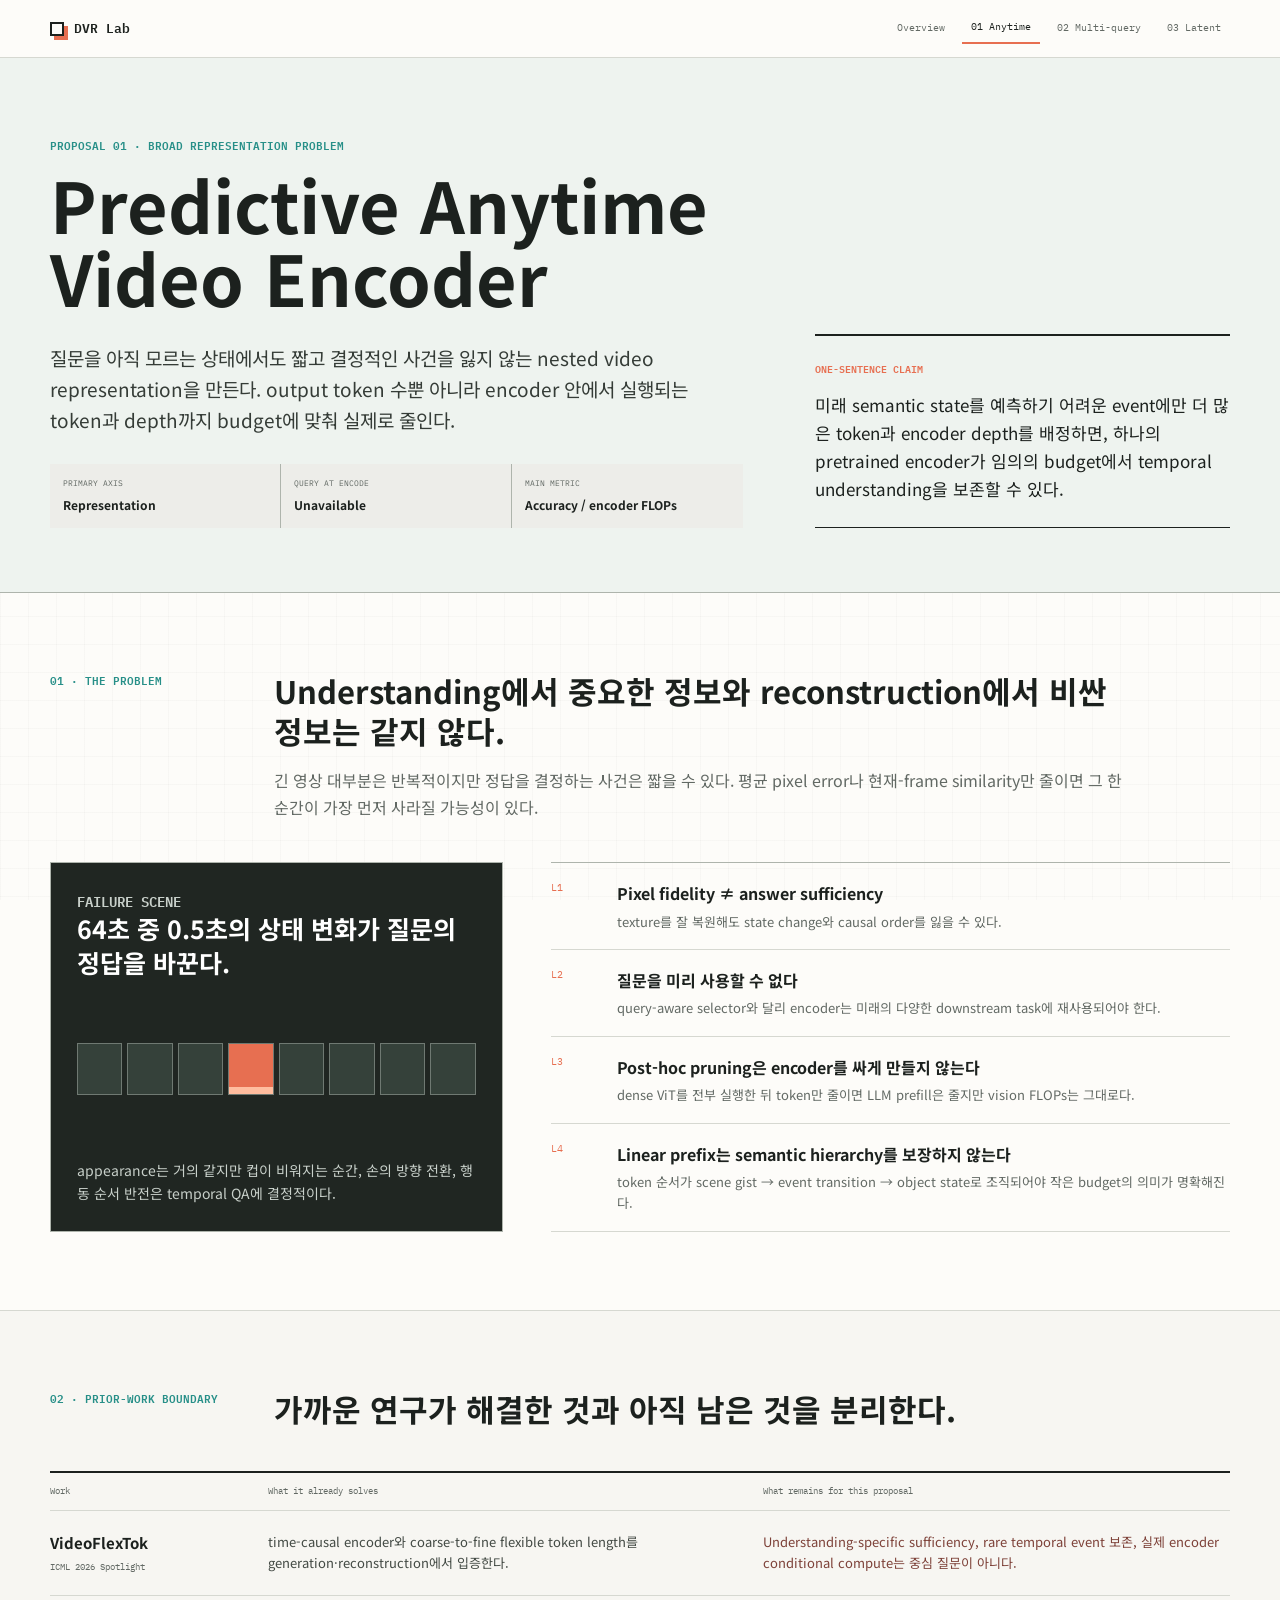
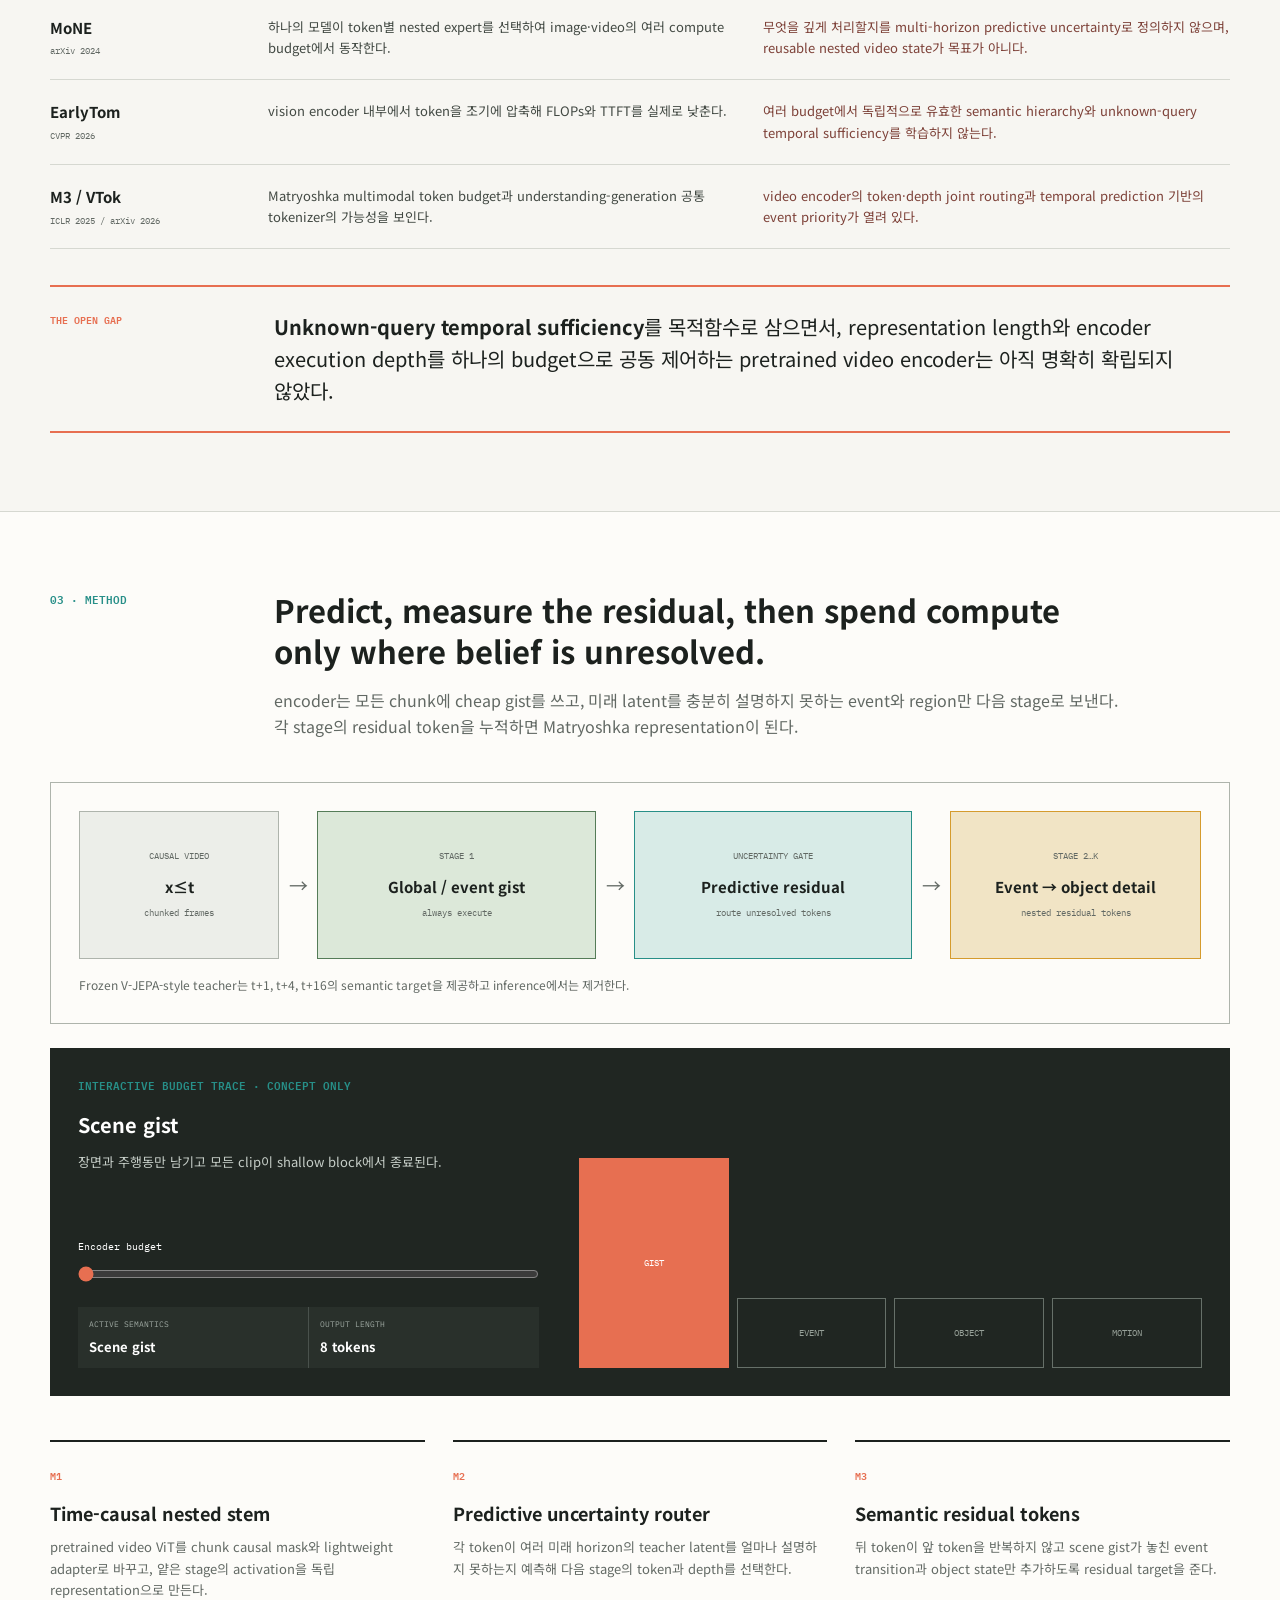
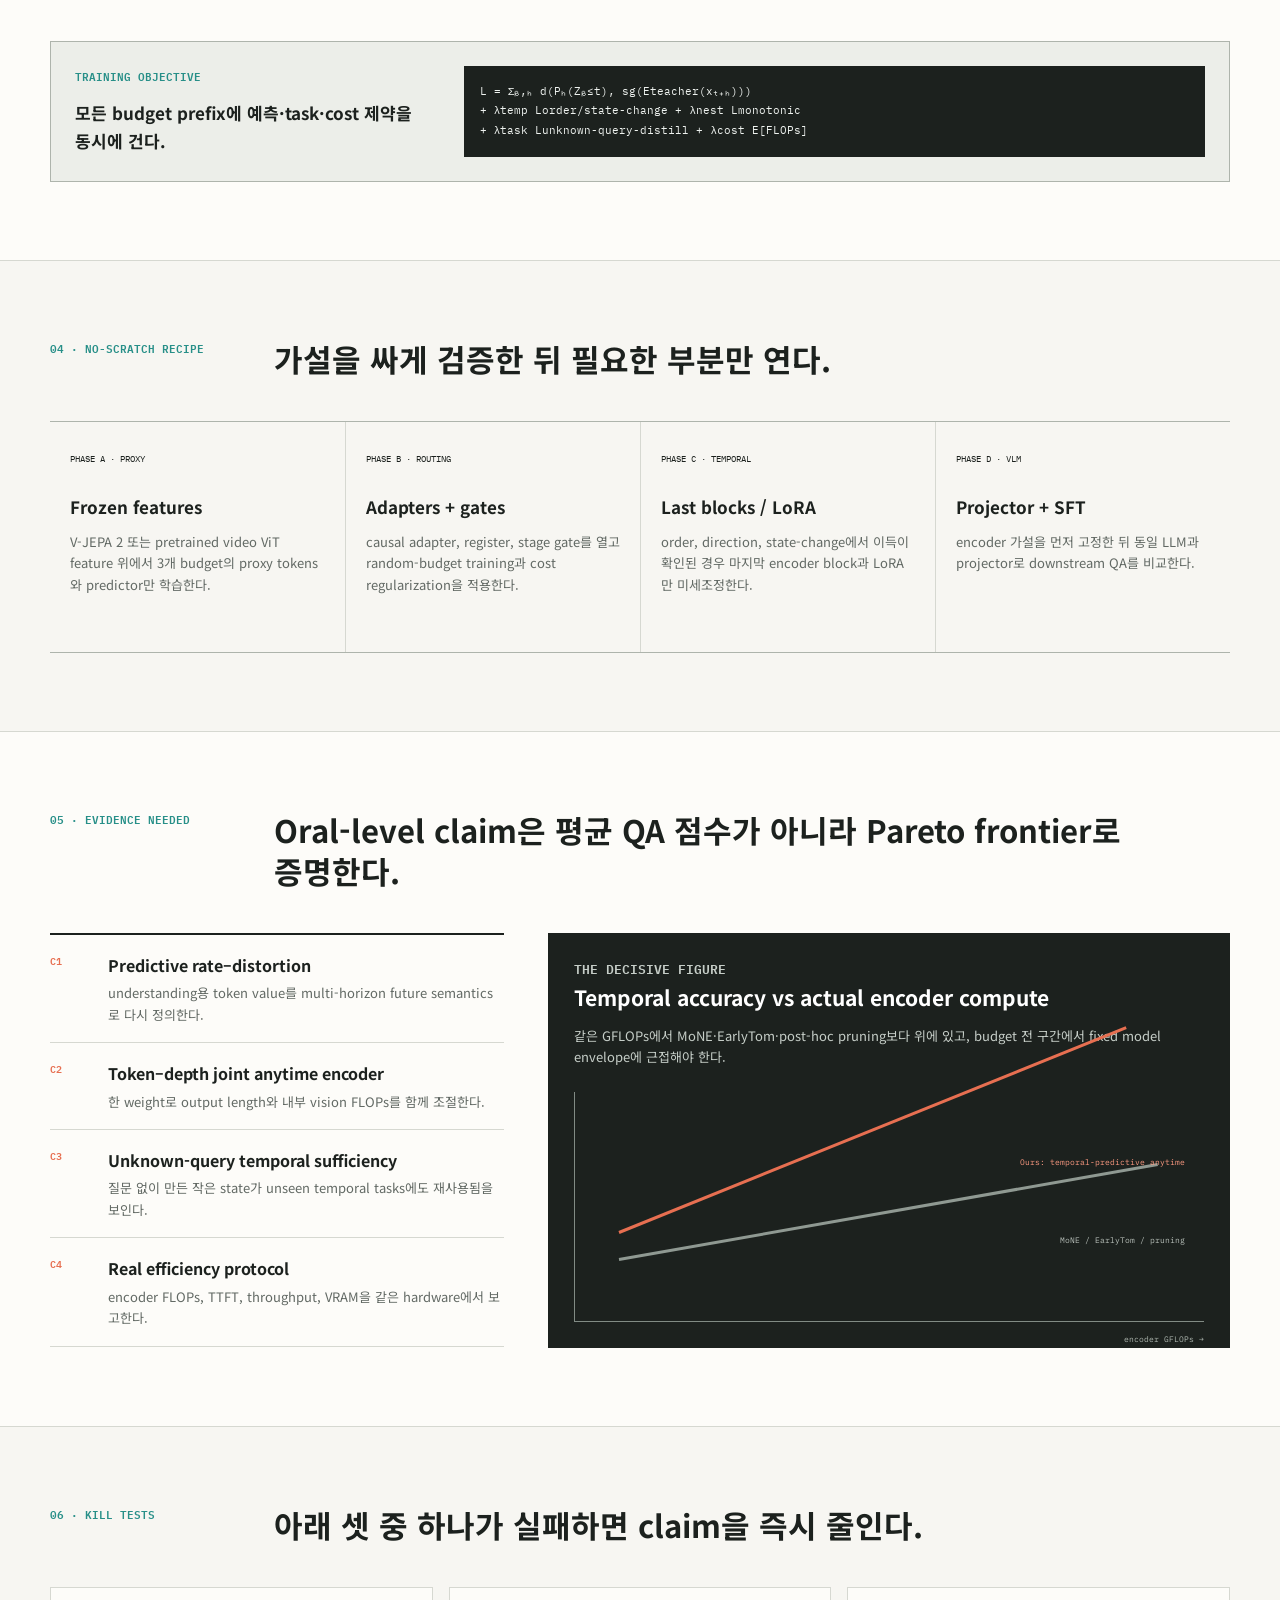
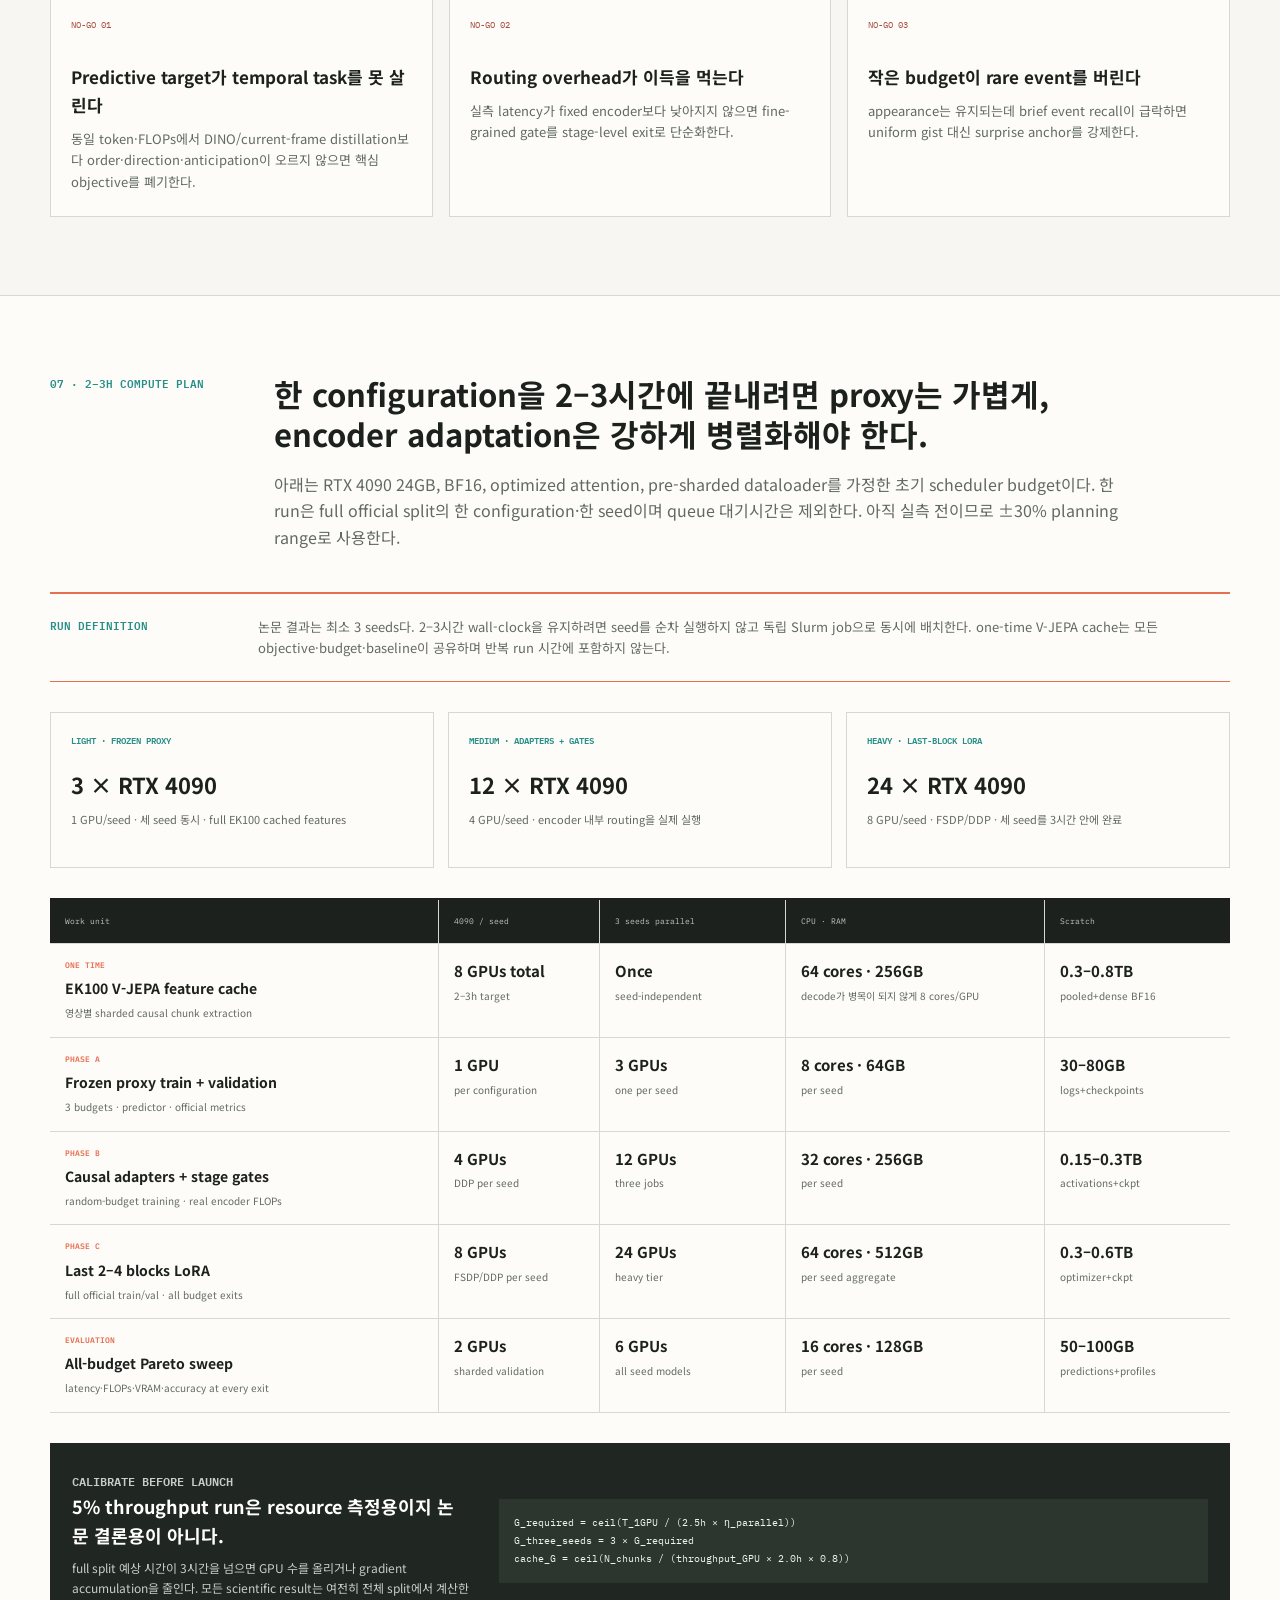
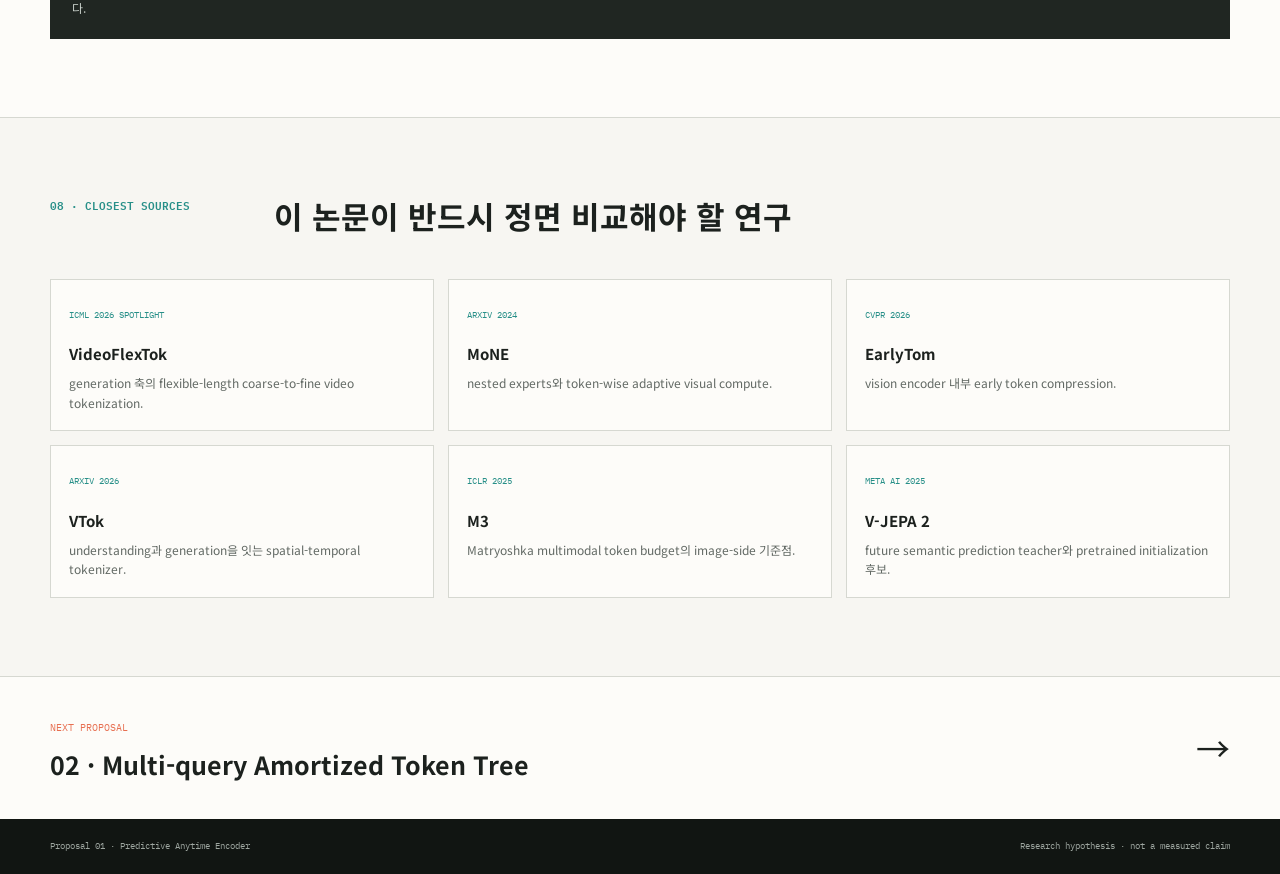
==== commit 3dacc878: "Add per-proposal compute budgets" ====
--- a/1-proposal/index.html
+++ b/1-proposal/index.html
@@ -245,9 +245,41 @@
         </div>
       </section>
 
-      <section class="proposal-section" id="sources">
-        <div class="page-shell">
-          <div class="detail-heading"><p class="detail-index">07 · CLOSEST SOURCES</p><h2>이 논문이 반드시 정면 비교해야 할 연구</h2></div>
+      <section class="proposal-section" id="compute">
+        <div class="page-shell">
+          <div class="detail-heading">
+            <p class="detail-index">07 · 2–3H COMPUTE PLAN</p>
+            <h2>한 configuration을 2–3시간에 끝내려면 proxy는 가볍게, encoder adaptation은 강하게 병렬화해야 한다.</h2>
+            <p class="section-explainer">아래는 RTX 4090 24GB, BF16, optimized attention, pre-sharded dataloader를 가정한 초기 scheduler budget이다. 한 run은 full official split의 한 configuration·한 seed이며 queue 대기시간은 제외한다. 아직 실측 전이므로 ±30% planning range로 사용한다.</p>
+          </div>
+
+          <div class="compute-assumption">
+            <p class="mini-label">RUN DEFINITION</p>
+            <p>논문 결과는 최소 3 seeds다. 2–3시간 wall-clock을 유지하려면 seed를 순차 실행하지 않고 독립 Slurm job으로 동시에 배치한다. one-time V-JEPA cache는 모든 objective·budget·baseline이 공유하며 반복 run 시간에 포함하지 않는다.</p>
+          </div>
+
+          <div class="compute-tier-grid">
+            <div class="compute-tier"><span>LIGHT · FROZEN PROXY</span><strong>3 × RTX 4090</strong><small>1 GPU/seed · 세 seed 동시 · full EK100 cached features</small></div>
+            <div class="compute-tier"><span>MEDIUM · ADAPTERS + GATES</span><strong>12 × RTX 4090</strong><small>4 GPU/seed · encoder 내부 routing을 실제 실행</small></div>
+            <div class="compute-tier"><span>HEAVY · LAST-BLOCK LORA</span><strong>24 × RTX 4090</strong><small>8 GPU/seed · FSDP/DDP · 세 seed를 3시간 안에 완료</small></div>
+          </div>
+
+          <div class="compute-table" aria-label="Proposal 01 작업별 계산 자원 추정">
+            <div class="compute-row header"><span>Work unit</span><span>4090 / seed</span><span>3 seeds parallel</span><span>CPU · RAM</span><span>Scratch</span></div>
+            <div class="compute-row"><div class="compute-job"><span>ONE TIME</span><strong>EK100 V-JEPA feature cache</strong><small>영상별 sharded causal chunk extraction</small></div><div class="compute-cell"><strong>8 GPUs total</strong><span>2–3h target</span></div><div class="compute-cell"><strong>Once</strong><span>seed-independent</span></div><div class="compute-cell"><strong>64 cores · 256GB</strong><span>decode가 병목이 되지 않게 8 cores/GPU</span></div><div class="compute-cell"><strong>0.3–0.8TB</strong><span>pooled+dense BF16</span></div></div>
+            <div class="compute-row"><div class="compute-job"><span>PHASE A</span><strong>Frozen proxy train + validation</strong><small>3 budgets · predictor · official metrics</small></div><div class="compute-cell"><strong>1 GPU</strong><span>per configuration</span></div><div class="compute-cell"><strong>3 GPUs</strong><span>one per seed</span></div><div class="compute-cell"><strong>8 cores · 64GB</strong><span>per seed</span></div><div class="compute-cell"><strong>30–80GB</strong><span>logs+checkpoints</span></div></div>
+            <div class="compute-row"><div class="compute-job"><span>PHASE B</span><strong>Causal adapters + stage gates</strong><small>random-budget training · real encoder FLOPs</small></div><div class="compute-cell"><strong>4 GPUs</strong><span>DDP per seed</span></div><div class="compute-cell"><strong>12 GPUs</strong><span>three jobs</span></div><div class="compute-cell"><strong>32 cores · 256GB</strong><span>per seed</span></div><div class="compute-cell"><strong>0.15–0.3TB</strong><span>activations+ckpt</span></div></div>
+            <div class="compute-row"><div class="compute-job"><span>PHASE C</span><strong>Last 2–4 blocks LoRA</strong><small>full official train/val · all budget exits</small></div><div class="compute-cell"><strong>8 GPUs</strong><span>FSDP/DDP per seed</span></div><div class="compute-cell"><strong>24 GPUs</strong><span>heavy tier</span></div><div class="compute-cell"><strong>64 cores · 512GB</strong><span>per seed aggregate</span></div><div class="compute-cell"><strong>0.3–0.6TB</strong><span>optimizer+ckpt</span></div></div>
+            <div class="compute-row"><div class="compute-job"><span>EVALUATION</span><strong>All-budget Pareto sweep</strong><small>latency·FLOPs·VRAM·accuracy at every exit</small></div><div class="compute-cell"><strong>2 GPUs</strong><span>sharded validation</span></div><div class="compute-cell"><strong>6 GPUs</strong><span>all seed models</span></div><div class="compute-cell"><strong>16 cores · 128GB</strong><span>per seed</span></div><div class="compute-cell"><strong>50–100GB</strong><span>predictions+profiles</span></div></div>
+          </div>
+
+          <div class="compute-formula"><div><p class="mini-label">CALIBRATE BEFORE LAUNCH</p><h3>5% throughput run은 resource 측정용이지 논문 결론용이 아니다.</h3><p>full split 예상 시간이 3시간을 넘으면 GPU 수를 올리거나 gradient accumulation을 줄인다. 모든 scientific result는 여전히 전체 split에서 계산한다.</p></div><code>G_required = ceil(T_1GPU / (2.5h × η_parallel))<br />G_three_seeds = 3 × G_required<br />cache_G = ceil(N_chunks / (throughput_GPU × 2.0h × 0.8))</code></div>
+        </div>
+      </section>
+
+      <section class="proposal-section tinted" id="sources">
+        <div class="page-shell">
+          <div class="detail-heading"><p class="detail-index">08 · CLOSEST SOURCES</p><h2>이 논문이 반드시 정면 비교해야 할 연구</h2></div>
           <div class="source-grid">
             <a class="source-item" href="https://arxiv.org/abs/2604.12887" target="_blank" rel="noreferrer"><span>ICML 2026 SPOTLIGHT</span><h3>VideoFlexTok</h3><p>generation 축의 flexible-length coarse-to-fine video tokenization.</p></a>
             <a class="source-item" href="https://arxiv.org/abs/2407.19985" target="_blank" rel="noreferrer"><span>ARXIV 2024</span><h3>MoNE</h3><p>nested experts와 token-wise adaptive visual compute.</p></a>
--- a/proposal.css
+++ b/proposal.css
@@ -390,6 +390,10 @@
   font-size: 20px;
 }
 
+.demo-copy {
+  min-width: 0;
+}
+
 .demo-copy > p:not(.mini-label) {
   min-height: 68px;
   margin: 0;
@@ -405,6 +409,9 @@
 }
 
 .demo-copy input {
+  box-sizing: border-box;
+  margin: 0;
+  max-width: 100%;
   width: 100%;
   accent-color: var(--coral);
 }
@@ -653,6 +660,280 @@
   margin: 0;
   color: var(--muted);
   font-size: 13px;
+}
+
+.protocol-strip {
+  display: grid;
+  grid-template-columns: repeat(5, minmax(0, 1fr));
+  margin-bottom: 34px;
+  border-top: 1px solid var(--line-strong);
+  border-bottom: 1px solid var(--line-strong);
+}
+
+.protocol-strip div {
+  min-width: 0;
+  padding: 16px;
+}
+
+.protocol-strip div + div {
+  border-left: 1px solid var(--line);
+}
+
+.protocol-strip span,
+.protocol-strip strong {
+  display: block;
+}
+
+.protocol-strip span {
+  color: var(--muted);
+  font-family: var(--mono);
+  font-size: 8px;
+}
+
+.protocol-strip strong {
+  margin-top: 7px;
+  font-size: 12px;
+}
+
+.experiment-roadmap {
+  border-top: 2px solid var(--ink);
+}
+
+.experiment-card {
+  display: grid;
+  grid-template-columns: 64px minmax(0, 0.9fr) minmax(0, 1.1fr);
+  gap: 24px;
+  padding: 26px 0;
+  border-bottom: 1px solid var(--line);
+}
+
+.experiment-card.primary {
+  background: #eef3ef;
+  box-shadow: -18px 0 0 #eef3ef, 18px 0 0 #eef3ef;
+}
+
+.experiment-number {
+  color: var(--coral);
+  font-family: var(--mono);
+  font-size: 28px;
+  font-weight: 600;
+  line-height: 1;
+}
+
+.experiment-copy span {
+  color: var(--teal);
+  font-family: var(--mono);
+  font-size: 9px;
+  font-weight: 600;
+}
+
+.experiment-copy h3 {
+  margin: 9px 0;
+  font-size: 19px;
+}
+
+.experiment-copy p,
+.experiment-detail p {
+  margin: 0;
+  color: var(--muted);
+  font-size: 13px;
+}
+
+.experiment-detail {
+  padding-left: 24px;
+  border-left: 1px solid var(--line);
+}
+
+.experiment-detail strong {
+  display: block;
+  margin: 0 0 5px;
+  font-family: var(--mono);
+  font-size: 9px;
+  text-transform: uppercase;
+}
+
+.experiment-detail p + strong {
+  margin-top: 16px;
+}
+
+.evaluation-policy {
+  display: grid;
+  grid-template-columns: 180px 1fr;
+  gap: 28px;
+  margin-top: 34px;
+  padding: 22px 0;
+  border-top: 2px solid var(--teal);
+  border-bottom: 1px solid var(--teal);
+}
+
+.evaluation-policy p {
+  margin: 0;
+}
+
+.evaluation-policy > p:last-child {
+  color: var(--muted);
+  font-size: 13px;
+}
+
+.compute-assumption {
+  display: grid;
+  grid-template-columns: 180px minmax(0, 1fr);
+  gap: 28px;
+  margin-bottom: 30px;
+  padding: 22px 0;
+  border-top: 2px solid var(--coral);
+  border-bottom: 1px solid var(--coral);
+}
+
+.compute-assumption p {
+  margin: 0;
+}
+
+.compute-assumption > p:last-child {
+  color: var(--muted);
+  font-size: 13px;
+}
+
+.compute-tier-grid {
+  display: grid;
+  grid-template-columns: repeat(3, minmax(0, 1fr));
+  gap: 14px;
+  margin-bottom: 30px;
+}
+
+.compute-tier {
+  min-height: 156px;
+  padding: 20px;
+  border: 1px solid var(--line);
+  background: var(--paper-bright);
+}
+
+.compute-tier span,
+.compute-tier strong,
+.compute-tier small {
+  display: block;
+}
+
+.compute-tier span {
+  color: var(--teal);
+  font-family: var(--mono);
+  font-size: 9px;
+  font-weight: 600;
+}
+
+.compute-tier strong {
+  margin-top: 18px;
+  font-size: 22px;
+}
+
+.compute-tier small {
+  margin-top: 8px;
+  color: var(--muted);
+  font-size: 11px;
+}
+
+.compute-table {
+  border-top: 2px solid var(--ink);
+}
+
+.compute-row {
+  display: grid;
+  grid-template-columns: minmax(220px, 1.5fr) minmax(105px, 0.62fr) minmax(120px, 0.72fr) minmax(170px, 1fr) minmax(120px, 0.72fr);
+  border-bottom: 1px solid var(--line);
+}
+
+.compute-row.header {
+  background: var(--ink);
+  color: white;
+}
+
+.compute-row > * {
+  min-width: 0;
+  padding: 15px;
+}
+
+.compute-row > * + * {
+  border-left: 1px solid var(--line);
+}
+
+.compute-row.header span {
+  color: #bdc5bf;
+  font-family: var(--mono);
+  font-size: 8px;
+}
+
+.compute-job span,
+.compute-job strong,
+.compute-job small,
+.compute-cell span,
+.compute-cell strong {
+  display: block;
+}
+
+.compute-job span {
+  color: var(--coral);
+  font-family: var(--mono);
+  font-size: 8px;
+  font-weight: 600;
+}
+
+.compute-job strong {
+  margin-top: 5px;
+  font-size: 14px;
+}
+
+.compute-job small {
+  margin-top: 5px;
+  color: var(--muted);
+  font-size: 10px;
+}
+
+.compute-cell strong {
+  font-size: 15px;
+}
+
+.compute-cell span {
+  margin-top: 4px;
+  color: var(--muted);
+  font-size: 10px;
+}
+
+.compute-formula {
+  display: grid;
+  grid-template-columns: 0.72fr 1.28fr;
+  gap: 28px;
+  align-items: center;
+  margin-top: 30px;
+  padding: 22px;
+  background: #202622;
+  color: white;
+}
+
+.compute-formula h3,
+.compute-formula p {
+  margin: 0;
+}
+
+.compute-formula h3 {
+  font-size: 18px;
+}
+
+.compute-formula p {
+  margin-top: 7px;
+  color: #c6cec8;
+  font-size: 12px;
+}
+
+.compute-formula code {
+  display: block;
+  min-width: 0;
+  padding: 15px;
+  background: #2d352f;
+  color: #eff3f0;
+  font-family: var(--mono);
+  font-size: 10px;
+  line-height: 1.8;
+  overflow-x: auto;
 }
 
 .evidence-grid {
@@ -973,7 +1254,8 @@
   .proposal-hero-grid,
   .failure-grid,
   .interactive-demo,
-  .evidence-grid {
+  .evidence-grid,
+  .compute-formula {
     grid-template-columns: 1fr;
   }
 
@@ -991,8 +1273,36 @@
   }
 
   .training-lanes,
-  .pilot-grid {
+  .pilot-grid,
+  .protocol-strip {
     grid-template-columns: repeat(2, 1fr);
+  }
+
+  .protocol-strip div:nth-child(3),
+  .protocol-strip div:nth-child(5) {
+    border-left: 0;
+  }
+
+  .protocol-strip div:nth-child(n + 3) {
+    border-top: 1px solid var(--line);
+  }
+
+  .experiment-card {
+    grid-template-columns: 54px minmax(0, 1fr);
+  }
+
+  .experiment-detail {
+    grid-column: 2;
+  }
+
+  .compute-row {
+    grid-template-columns: minmax(200px, 1.2fr) repeat(2, minmax(105px, 0.62fr)) minmax(160px, 1fr);
+  }
+
+  .compute-row > :last-child {
+    grid-column: 1 / -1;
+    border-top: 1px solid var(--line);
+    border-left: 0;
   }
 
   .training-lane:nth-child(3),
@@ -1024,7 +1334,9 @@
   .objective-strip,
   .pilot-header,
   .pilot-verdict,
-  .query-tree-demo {
+  .query-tree-demo,
+  .evaluation-policy,
+  .compute-assumption {
     grid-template-columns: 1fr;
   }
 
@@ -1070,7 +1382,8 @@
 
   .module-grid,
   .risk-grid,
-  .source-grid {
+  .source-grid,
+  .compute-tier-grid {
     grid-template-columns: 1fr;
   }
 
@@ -1091,8 +1404,61 @@
   }
 
   .training-lanes,
-  .pilot-grid {
+  .pilot-grid,
+  .protocol-strip {
     grid-template-columns: 1fr;
+  }
+
+  .protocol-strip div + div,
+  .protocol-strip div:nth-child(3),
+  .protocol-strip div:nth-child(5) {
+    border-left: 0;
+    border-top: 1px solid var(--line);
+  }
+
+  .experiment-card,
+  .experiment-card.primary {
+    grid-template-columns: 42px minmax(0, 1fr);
+    gap: 14px;
+    box-shadow: none;
+  }
+
+  .experiment-number {
+    font-size: 22px;
+  }
+
+  .experiment-detail {
+    grid-column: 1 / -1;
+    padding: 16px 0 0;
+    border-top: 1px solid var(--line);
+    border-left: 0;
+  }
+
+  .compute-row,
+  .compute-row.header {
+    grid-template-columns: 1fr 1fr;
+  }
+
+  .compute-row.header {
+    display: none;
+  }
+
+  .compute-row > :first-child {
+    grid-column: 1 / -1;
+  }
+
+  .compute-row > :nth-child(2),
+  .compute-row > :nth-child(4) {
+    border-left: 0;
+  }
+
+  .compute-row > :nth-child(n + 2) {
+    border-top: 1px solid var(--line);
+  }
+
+  .compute-row > :last-child {
+    grid-column: auto;
+    border-left: 1px solid var(--line);
   }
 
   .training-lane + .training-lane,
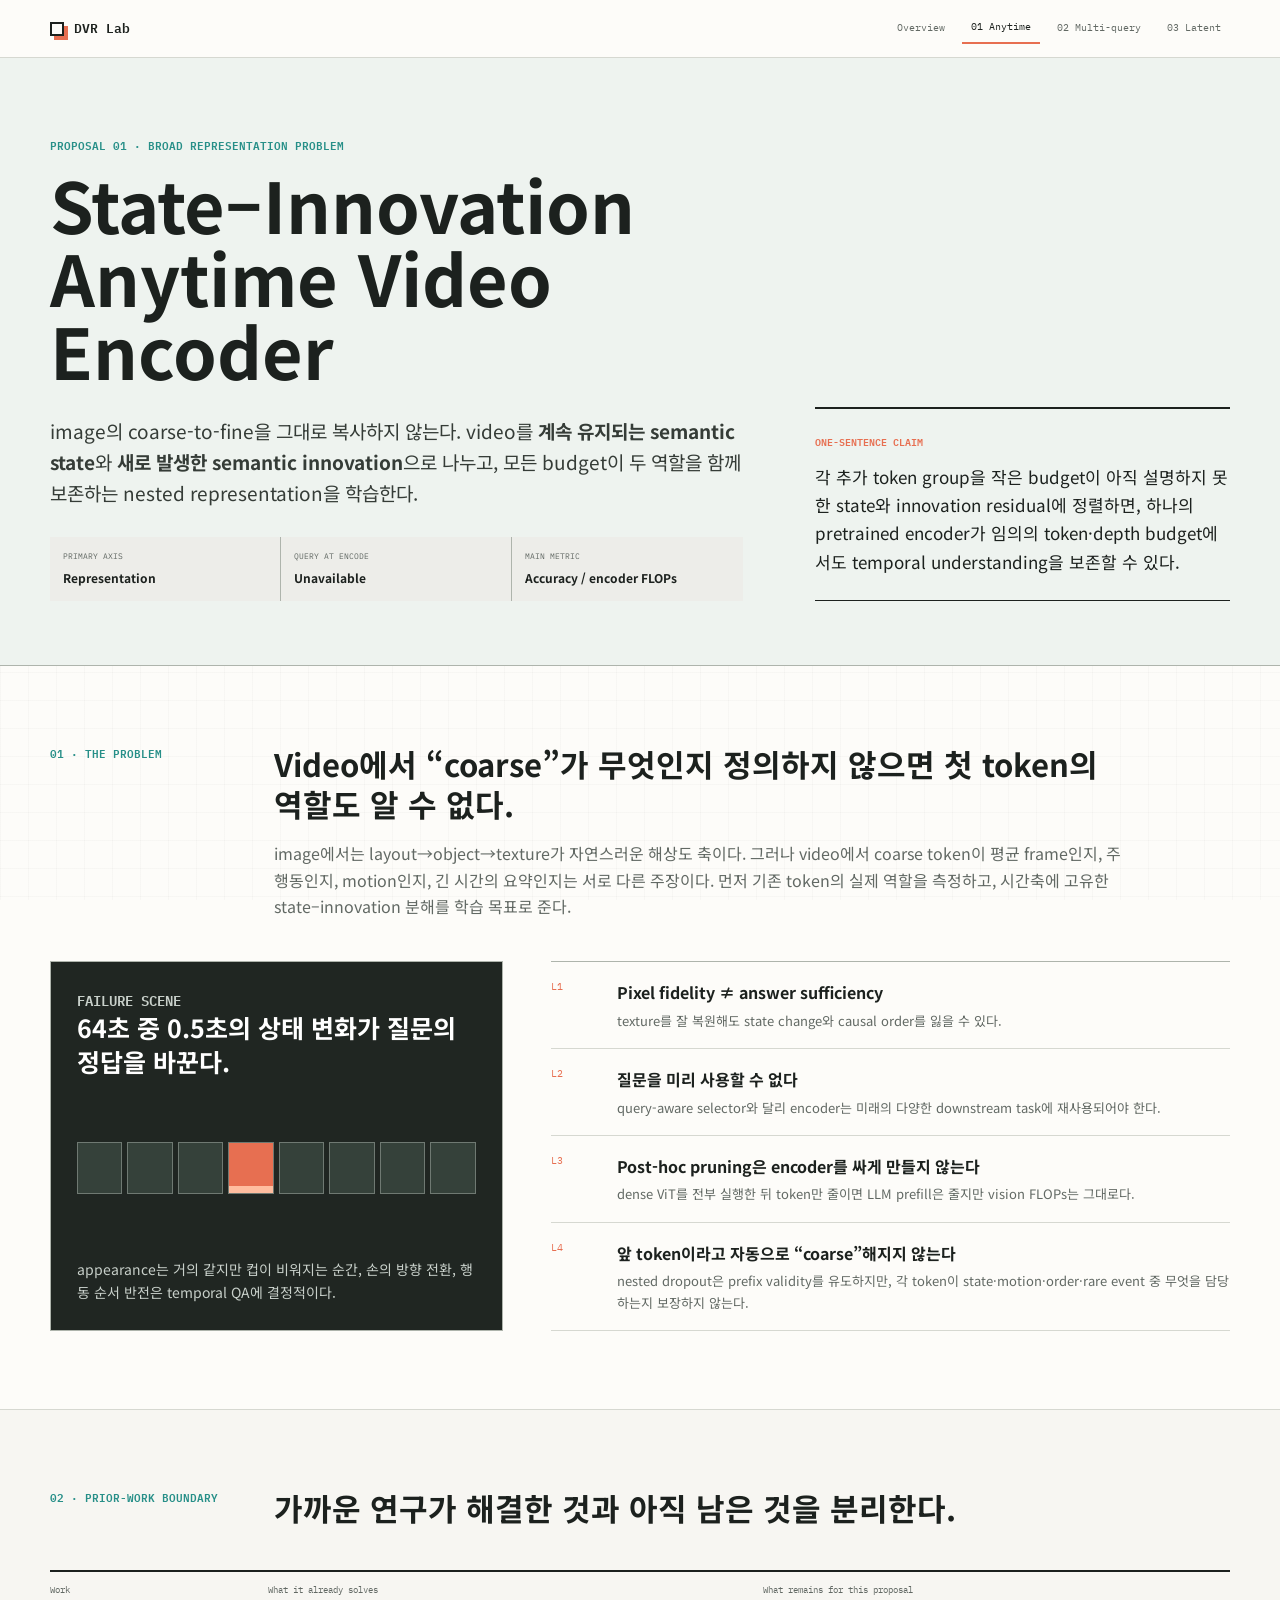
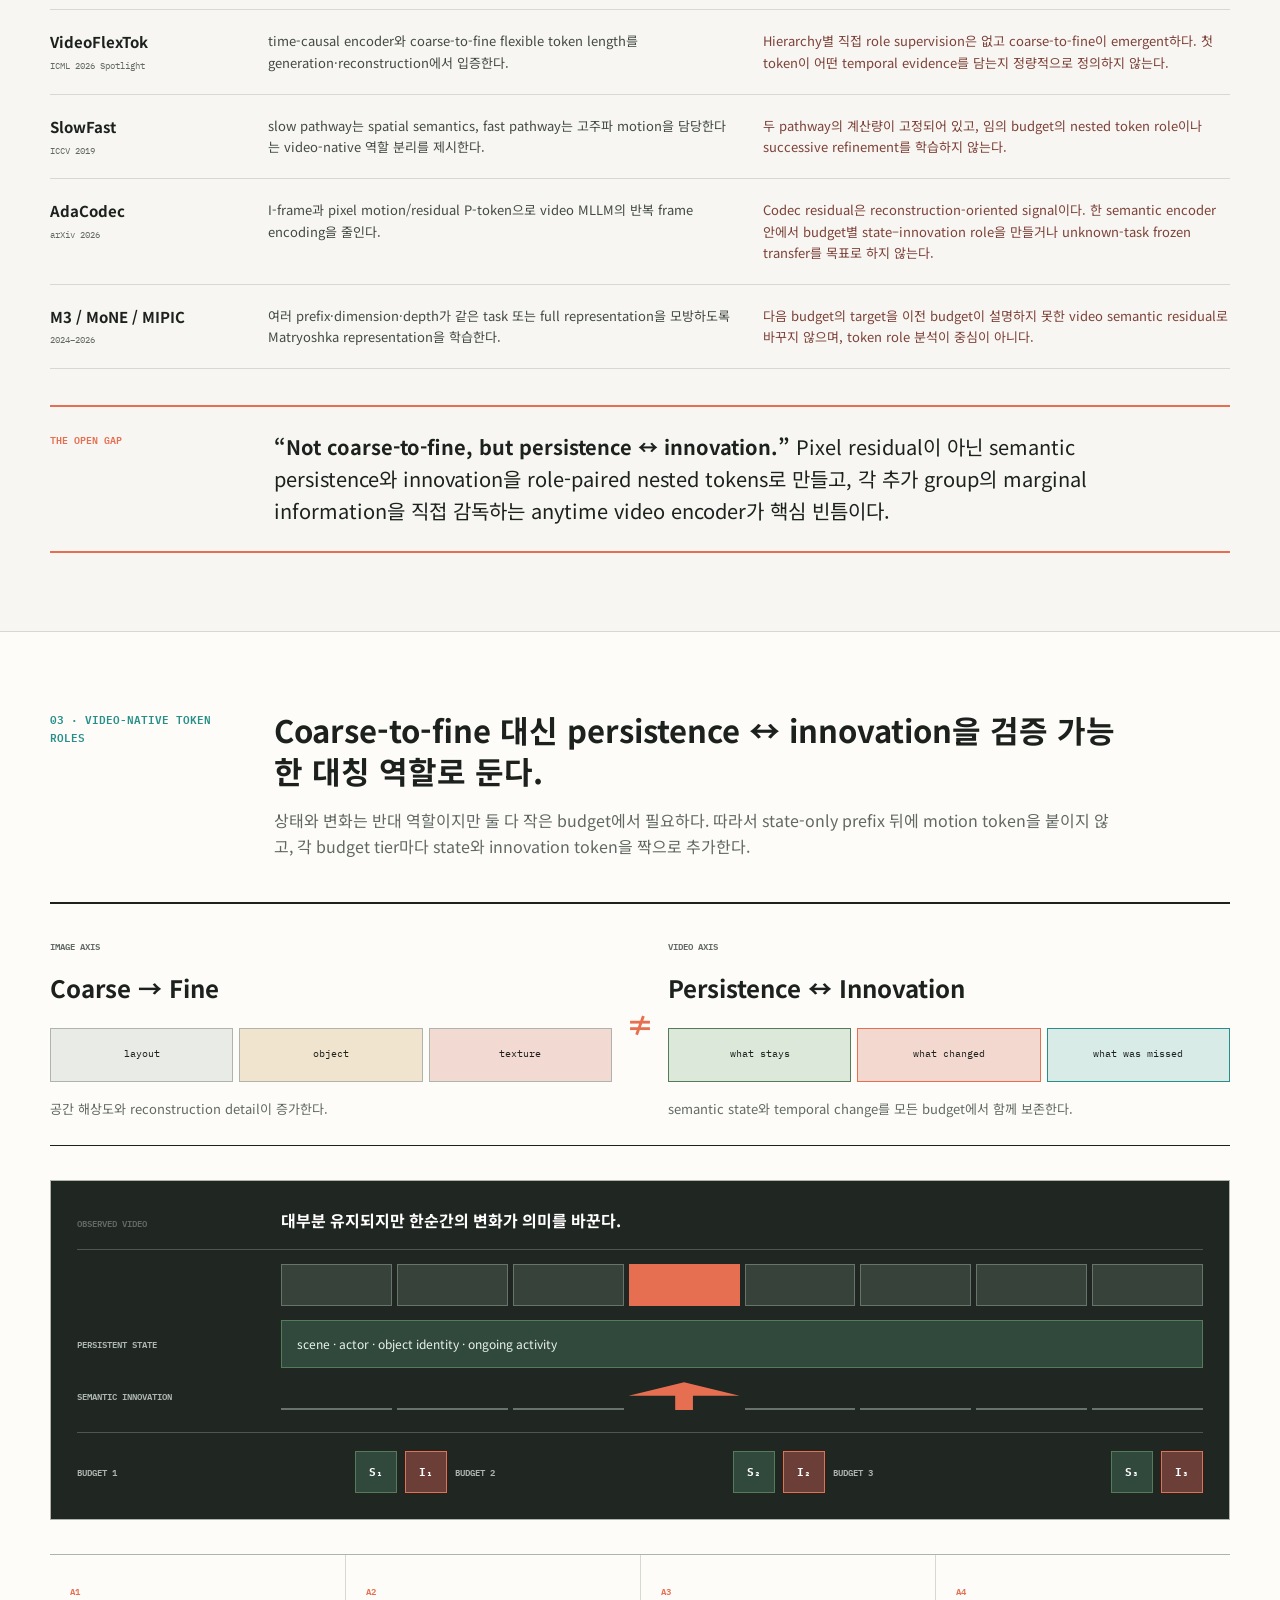
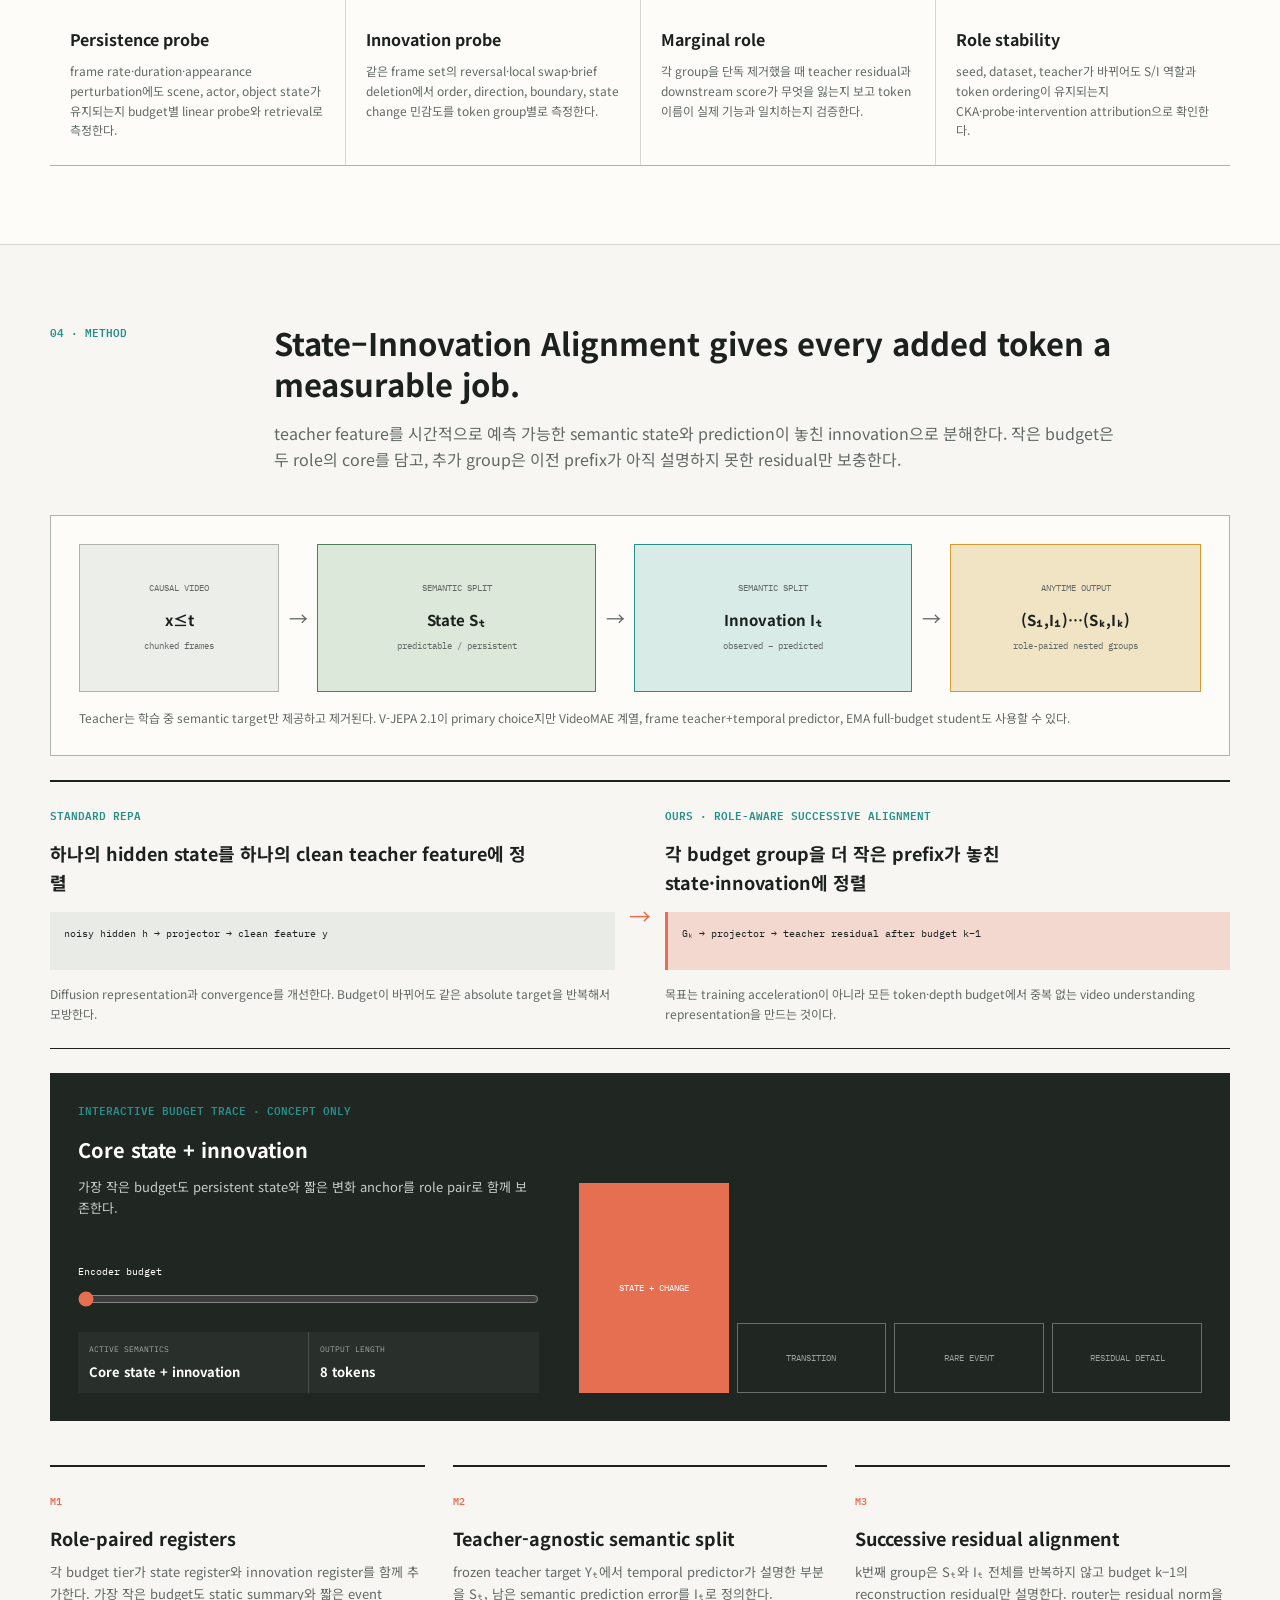
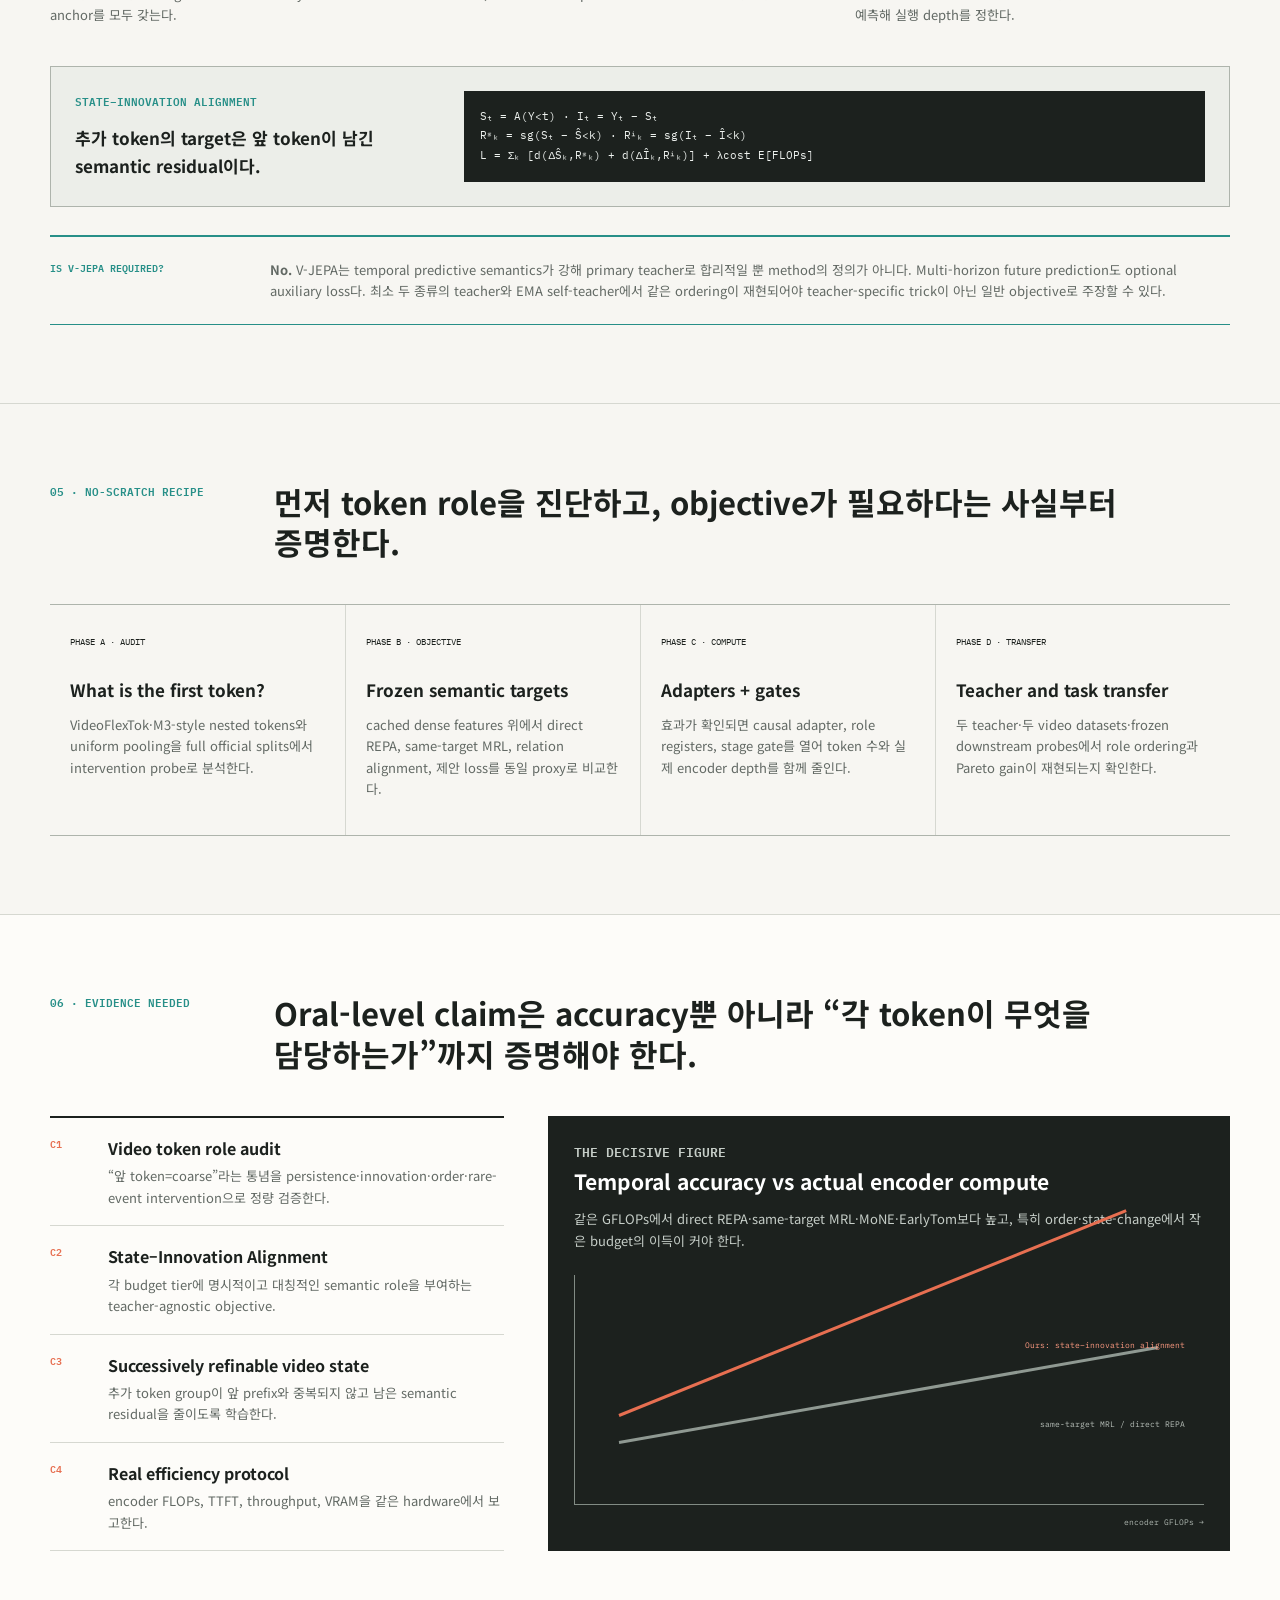
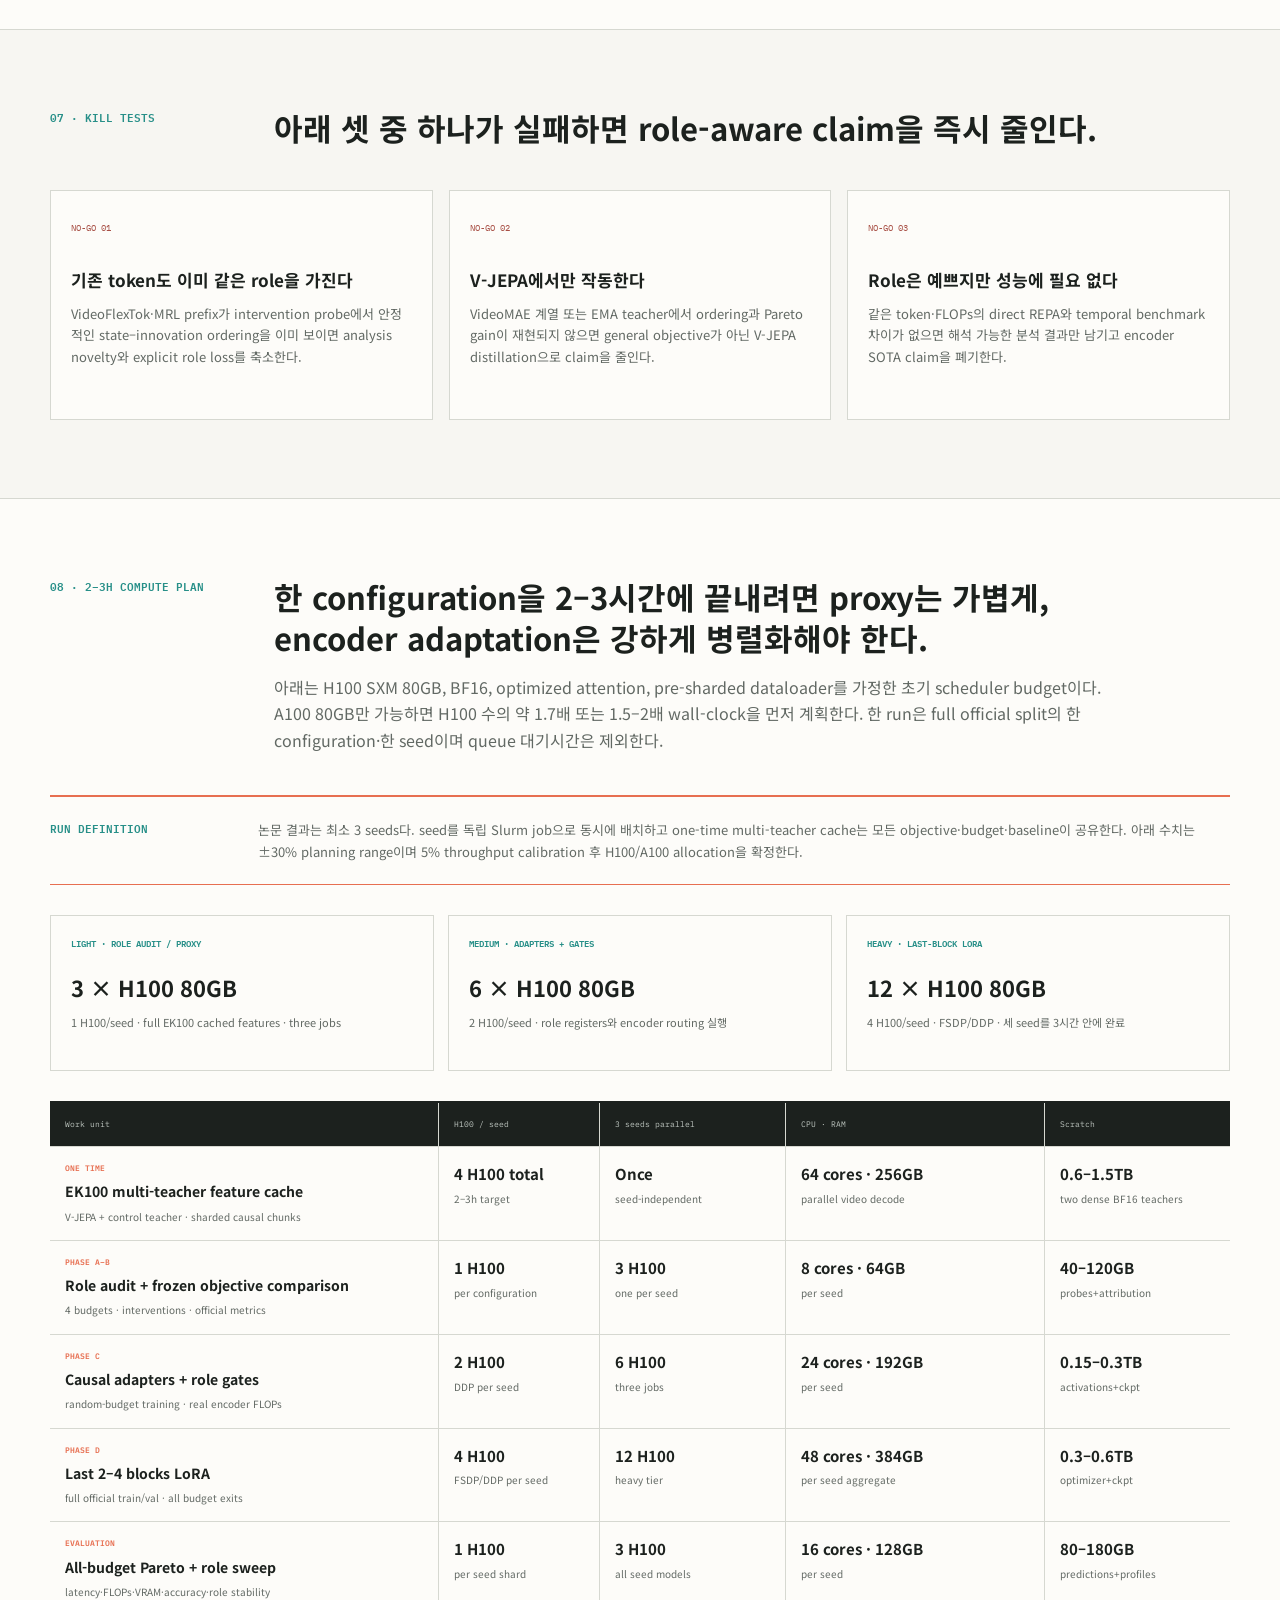
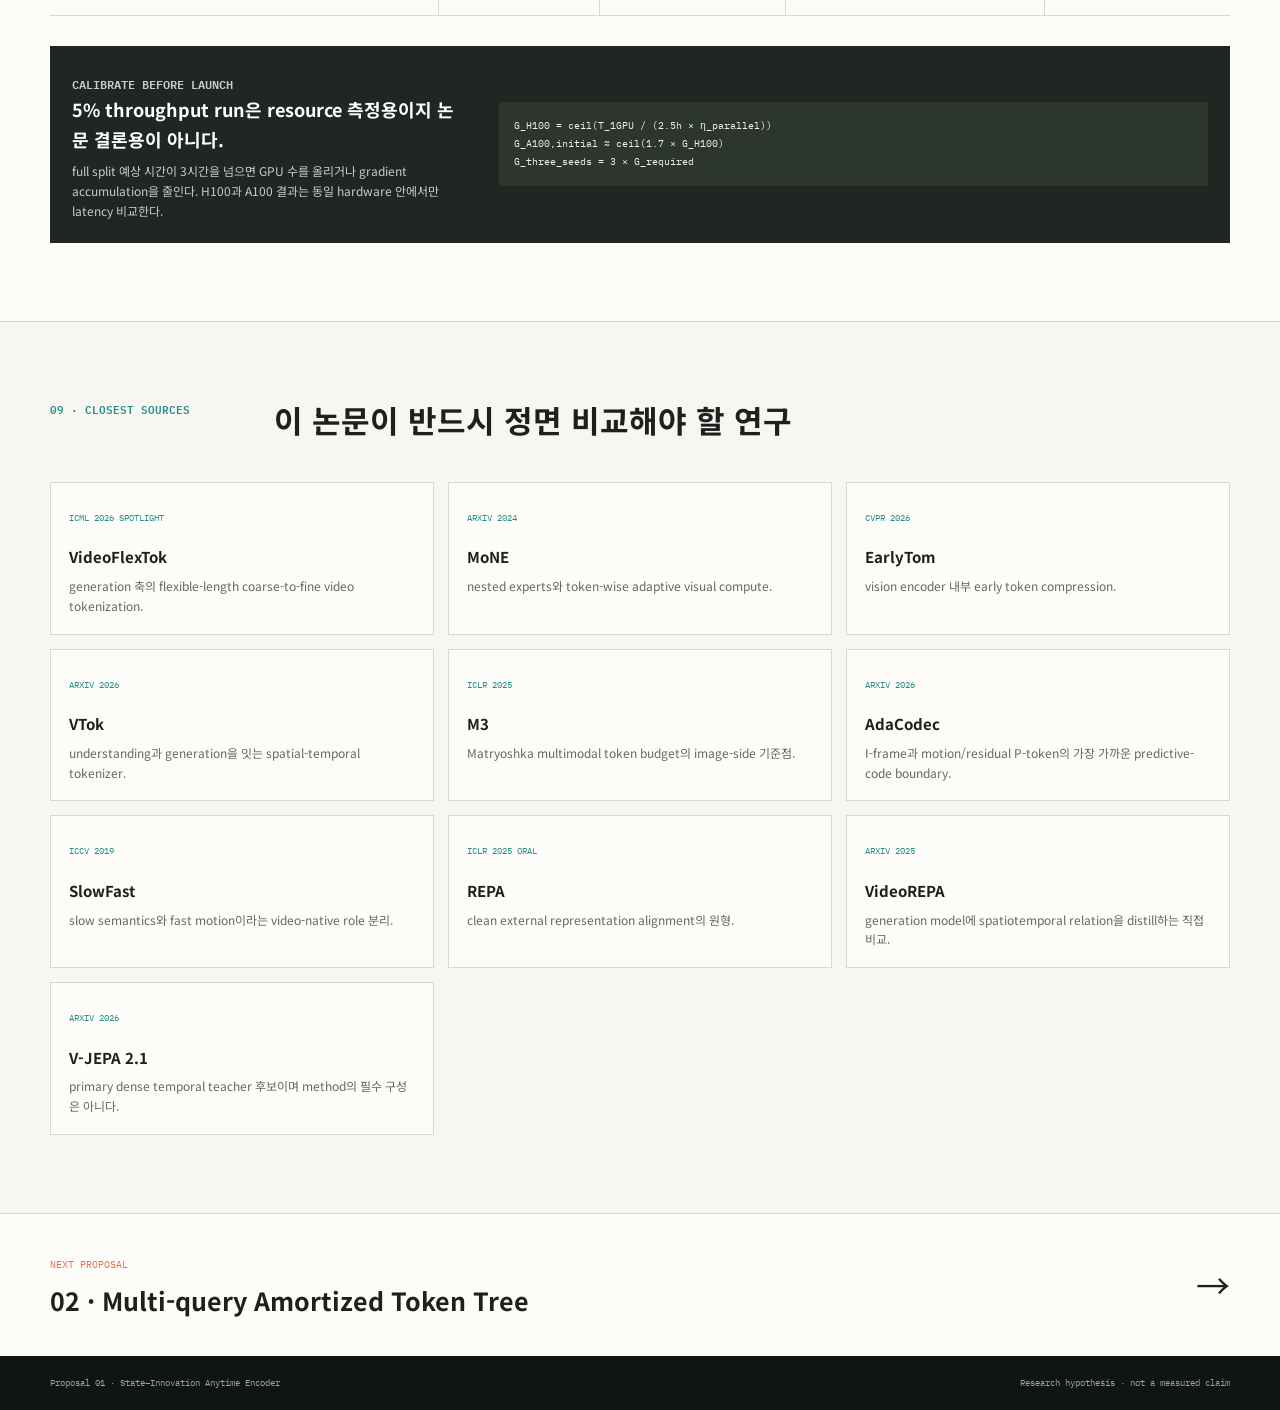
==== commit de77b611: "Refine proposal one around state innovation tokens" ====
--- a/1-proposal/index.html
+++ b/1-proposal/index.html
@@ -3,8 +3,8 @@
   <head>
     <meta charset="UTF-8" />
     <meta name="viewport" content="width=device-width, initial-scale=1.0" />
-    <meta name="description" content="Predictive Anytime Video Encoder 상세 연구 제안" />
-    <title>01 · Predictive Anytime Encoder</title>
+    <meta name="description" content="State–Innovation Anytime Video Encoder 상세 연구 제안" />
+    <title>01 · State–Innovation Anytime Encoder</title>
     <link rel="preconnect" href="https://fonts.googleapis.com" />
     <link rel="preconnect" href="https://fonts.gstatic.com" crossorigin />
     <link href="https://fonts.googleapis.com/css2?family=IBM+Plex+Mono:wght@400;500;600&amp;family=Noto+Sans+KR:wght@400;500;600;700;800&amp;display=swap" rel="stylesheet" />
@@ -28,10 +28,11 @@
         <div class="page-shell proposal-hero-grid">
           <div>
             <p class="proposal-kicker">PROPOSAL 01 · BROAD REPRESENTATION PROBLEM</p>
-            <h1>Predictive Anytime Video Encoder</h1>
+            <h1>State–Innovation Anytime Video Encoder</h1>
             <p class="hero-summary">
-              질문을 아직 모르는 상태에서도 짧고 결정적인 사건을 잃지 않는 nested video representation을 만든다.
-              output token 수뿐 아니라 encoder 안에서 실행되는 token과 depth까지 budget에 맞춰 실제로 줄인다.
+              image의 coarse-to-fine을 그대로 복사하지 않는다. video를 <strong>계속 유지되는 semantic state</strong>와
+              <strong>새로 발생한 semantic innovation</strong>으로 나누고, 모든 budget이 두 역할을 함께 보존하는
+              nested representation을 학습한다.
             </p>
             <div class="hero-meta">
               <div><span>PRIMARY AXIS</span><strong>Representation</strong></div>
@@ -42,8 +43,8 @@
           <div class="hero-claim">
             <span>ONE-SENTENCE CLAIM</span>
             <p>
-              미래 semantic state를 예측하기 어려운 event에만 더 많은 token과 encoder depth를 배정하면, 하나의
-              pretrained encoder가 임의의 budget에서 temporal understanding을 보존할 수 있다.
+              각 추가 token group을 작은 budget이 아직 설명하지 못한 state와 innovation residual에 정렬하면,
+              하나의 pretrained encoder가 임의의 token·depth budget에서도 temporal understanding을 보존할 수 있다.
             </p>
           </div>
         </div>
@@ -53,10 +54,11 @@
         <div class="page-shell">
           <div class="detail-heading">
             <p class="detail-index">01 · THE PROBLEM</p>
-            <h2>Understanding에서 중요한 정보와 reconstruction에서 비싼 정보는 같지 않다.</h2>
+            <h2>Video에서 “coarse”가 무엇인지 정의하지 않으면 첫 token의 역할도 알 수 없다.</h2>
             <p class="section-explainer">
-              긴 영상 대부분은 반복적이지만 정답을 결정하는 사건은 짧을 수 있다. 평균 pixel error나 현재-frame
-              similarity만 줄이면 그 한순간이 가장 먼저 사라질 가능성이 있다.
+              image에서는 layout→object→texture가 자연스러운 해상도 축이다. 그러나 video에서 coarse token이
+              평균 frame인지, 주행동인지, motion인지, 긴 시간의 요약인지는 서로 다른 주장이다. 먼저 기존 token의
+              실제 역할을 측정하고, 시간축에 고유한 state–innovation 분해를 학습 목표로 준다.
             </p>
           </div>
 
@@ -86,7 +88,7 @@
               </div>
               <div class="failure-item">
                 <span>L4</span>
-                <div><h3>Linear prefix는 semantic hierarchy를 보장하지 않는다</h3><p>token 순서가 scene gist → event transition → object state로 조직되어야 작은 budget의 의미가 명확해진다.</p></div>
+                <div><h3>앞 token이라고 자동으로 “coarse”해지지 않는다</h3><p>nested dropout은 prefix validity를 유도하지만, 각 token이 state·motion·order·rare event 중 무엇을 담당하는지 보장하지 않는다.</p></div>
               </div>
             </div>
           </div>
@@ -105,89 +107,158 @@
             <div class="boundary-row">
               <h3>VideoFlexTok<span>ICML 2026 Spotlight</span></h3>
               <p>time-causal encoder와 coarse-to-fine flexible token length를 generation·reconstruction에서 입증한다.</p>
-              <p class="missing">Understanding-specific sufficiency, rare temporal event 보존, 실제 encoder conditional compute는 중심 질문이 아니다.</p>
+              <p class="missing">Hierarchy별 직접 role supervision은 없고 coarse-to-fine이 emergent하다. 첫 token이 어떤 temporal evidence를 담는지 정량적으로 정의하지 않는다.</p>
             </div>
             <div class="boundary-row">
-              <h3>MoNE<span>arXiv 2024</span></h3>
-              <p>하나의 모델이 token별 nested expert를 선택하여 image·video의 여러 compute budget에서 동작한다.</p>
-              <p class="missing">무엇을 깊게 처리할지를 multi-horizon predictive uncertainty로 정의하지 않으며, reusable nested video state가 목표가 아니다.</p>
+              <h3>SlowFast<span>ICCV 2019</span></h3>
+              <p>slow pathway는 spatial semantics, fast pathway는 고주파 motion을 담당한다는 video-native 역할 분리를 제시한다.</p>
+              <p class="missing">두 pathway의 계산량이 고정되어 있고, 임의 budget의 nested token role이나 successive refinement를 학습하지 않는다.</p>
             </div>
             <div class="boundary-row">
-              <h3>EarlyTom<span>CVPR 2026</span></h3>
-              <p>vision encoder 내부에서 token을 조기에 압축해 FLOPs와 TTFT를 실제로 낮춘다.</p>
-              <p class="missing">여러 budget에서 독립적으로 유효한 semantic hierarchy와 unknown-query temporal sufficiency를 학습하지 않는다.</p>
+              <h3>AdaCodec<span>arXiv 2026</span></h3>
+              <p>I-frame과 pixel motion/residual P-token으로 video MLLM의 반복 frame encoding을 줄인다.</p>
+              <p class="missing">Codec residual은 reconstruction-oriented signal이다. 한 semantic encoder 안에서 budget별 state–innovation role을 만들거나 unknown-task frozen transfer를 목표로 하지 않는다.</p>
             </div>
             <div class="boundary-row">
-              <h3>M3 / VTok<span>ICLR 2025 / arXiv 2026</span></h3>
-              <p>Matryoshka multimodal token budget과 understanding-generation 공통 tokenizer의 가능성을 보인다.</p>
-              <p class="missing">video encoder의 token·depth joint routing과 temporal prediction 기반의 event priority가 열려 있다.</p>
+              <h3>M3 / MoNE / MIPIC<span>2024–2026</span></h3>
+              <p>여러 prefix·dimension·depth가 같은 task 또는 full representation을 모방하도록 Matryoshka representation을 학습한다.</p>
+              <p class="missing">다음 budget의 target을 이전 budget이 설명하지 못한 video semantic residual로 바꾸지 않으며, token role 분석이 중심이 아니다.</p>
             </div>
           </div>
 
           <div class="gap-statement">
             <span>THE OPEN GAP</span>
             <p>
-              <strong>Unknown-query temporal sufficiency</strong>를 목적함수로 삼으면서, representation length와
-              encoder execution depth를 하나의 budget으로 공동 제어하는 pretrained video encoder는 아직 명확히
-              확립되지 않았다.
-            </p>
-          </div>
-        </div>
-      </section>
-
-      <section class="proposal-section" id="method">
-        <div class="page-shell">
-          <div class="detail-heading">
-            <p class="detail-index">03 · METHOD</p>
-            <h2>Predict, measure the residual, then spend compute only where belief is unresolved.</h2>
+              <strong>“Not coarse-to-fine, but persistence ↔ innovation.”</strong> Pixel residual이 아닌 semantic persistence와
+              innovation을 role-paired nested tokens로 만들고, 각 추가 group의 marginal information을 직접 감독하는
+              anytime video encoder가 핵심 빈틈이다.
+            </p>
+          </div>
+        </div>
+      </section>
+
+      <section class="proposal-section" id="roles">
+        <div class="page-shell">
+          <div class="detail-heading">
+            <p class="detail-index">03 · VIDEO-NATIVE TOKEN ROLES</p>
+            <h2>Coarse-to-fine 대신 persistence ↔ innovation을 검증 가능한 대칭 역할로 둔다.</h2>
             <p class="section-explainer">
-              encoder는 모든 chunk에 cheap gist를 쓰고, 미래 latent를 충분히 설명하지 못하는 event와 region만 다음
-              stage로 보낸다. 각 stage의 residual token을 누적하면 Matryoshka representation이 된다.
+              상태와 변화는 반대 역할이지만 둘 다 작은 budget에서 필요하다. 따라서 state-only prefix 뒤에 motion
+              token을 붙이지 않고, 각 budget tier마다 state와 innovation token을 짝으로 추가한다.
+            </p>
+          </div>
+
+          <div class="role-axis-comparison" aria-label="Image coarse-to-fine과 video persistence-to-innovation 비교">
+            <div class="role-axis image-axis">
+              <span>IMAGE AXIS</span>
+              <h3>Coarse → Fine</h3>
+              <div class="axis-steps"><i>layout</i><i>object</i><i>texture</i></div>
+              <p>공간 해상도와 reconstruction detail이 증가한다.</p>
+            </div>
+            <div class="axis-switch" aria-hidden="true">≠</div>
+            <div class="role-axis video-axis">
+              <span>VIDEO AXIS</span>
+              <h3>Persistence ↔ Innovation</h3>
+              <div class="axis-steps"><i>what stays</i><i>what changed</i><i>what was missed</i></div>
+              <p>semantic state와 temporal change를 모든 budget에서 함께 보존한다.</p>
+            </div>
+          </div>
+
+          <div class="temporal-role-figure" aria-label="시간에 따른 persistent state와 innovation spike, role-paired token 순서">
+            <div class="role-figure-label"><span>OBSERVED VIDEO</span><strong>대부분 유지되지만 한순간의 변화가 의미를 바꾼다.</strong></div>
+            <div class="role-frame-strip" aria-hidden="true"><i></i><i></i><i></i><i class="event"></i><i></i><i></i><i></i><i></i></div>
+            <div class="role-band state-band"><span>PERSISTENT STATE</span><div>scene · actor · object identity · ongoing activity</div></div>
+            <div class="role-band innovation-band"><span>SEMANTIC INNOVATION</span><div><i></i><i></i><i></i><i class="spike"></i><i></i><i></i><i></i><i></i></div></div>
+            <div class="role-token-sequence">
+              <span>BUDGET 1</span><b class="state-token">S₁</b><b class="innovation-token">I₁</b>
+              <span>BUDGET 2</span><b class="state-token">S₂</b><b class="innovation-token">I₂</b>
+              <span>BUDGET 3</span><b class="state-token">S₃</b><b class="innovation-token">I₃</b>
+            </div>
+          </div>
+
+          <div class="role-audit-grid">
+            <div><span>A1</span><h3>Persistence probe</h3><p>frame rate·duration·appearance perturbation에도 scene, actor, object state가 유지되는지 budget별 linear probe와 retrieval로 측정한다.</p></div>
+            <div><span>A2</span><h3>Innovation probe</h3><p>같은 frame set의 reversal·local swap·brief deletion에서 order, direction, boundary, state change 민감도를 token group별로 측정한다.</p></div>
+            <div><span>A3</span><h3>Marginal role</h3><p>각 group을 단독 제거했을 때 teacher residual과 downstream score가 무엇을 잃는지 보고 token 이름이 실제 기능과 일치하는지 검증한다.</p></div>
+            <div><span>A4</span><h3>Role stability</h3><p>seed, dataset, teacher가 바뀌어도 S/I 역할과 token ordering이 유지되는지 CKA·probe·intervention attribution으로 확인한다.</p></div>
+          </div>
+        </div>
+      </section>
+
+      <section class="proposal-section tinted" id="method">
+        <div class="page-shell">
+          <div class="detail-heading">
+            <p class="detail-index">04 · METHOD</p>
+            <h2>State–Innovation Alignment gives every added token a measurable job.</h2>
+            <p class="section-explainer">
+              teacher feature를 시간적으로 예측 가능한 semantic state와 prediction이 놓친 innovation으로 분해한다.
+              작은 budget은 두 role의 core를 담고, 추가 group은 이전 prefix가 아직 설명하지 못한 residual만 보충한다.
             </p>
           </div>
 
           <div class="method-canvas">
-            <div class="method-flow" aria-label="Predictive anytime encoder 처리 흐름">
+            <div class="method-flow" aria-label="State Innovation Alignment 처리 흐름">
               <div class="method-node"><span>CAUSAL VIDEO</span><strong>x≤t</strong><small>chunked frames</small></div>
               <div class="flow-arrow" aria-hidden="true">→</div>
-              <div class="method-node gist"><span>STAGE 1</span><strong>Global / event gist</strong><small>always execute</small></div>
+              <div class="method-node gist"><span>SEMANTIC SPLIT</span><strong>State Sₜ</strong><small>predictable / persistent</small></div>
               <div class="flow-arrow" aria-hidden="true">→</div>
-              <div class="method-node event"><span>UNCERTAINTY GATE</span><strong>Predictive residual</strong><small>route unresolved tokens</small></div>
+              <div class="method-node event"><span>SEMANTIC SPLIT</span><strong>Innovation Iₜ</strong><small>observed − predicted</small></div>
               <div class="flow-arrow" aria-hidden="true">→</div>
-              <div class="method-node detail"><span>STAGE 2…K</span><strong>Event → object detail</strong><small>nested residual tokens</small></div>
-            </div>
-            <p class="method-caption">Frozen V-JEPA-style teacher는 t+1, t+4, t+16의 semantic target을 제공하고 inference에서는 제거한다.</p>
+              <div class="method-node detail"><span>ANYTIME OUTPUT</span><strong>(S₁,I₁)…(Sₖ,Iₖ)</strong><small>role-paired nested groups</small></div>
+            </div>
+            <p class="method-caption">Teacher는 학습 중 semantic target만 제공하고 제거된다. V-JEPA 2.1이 primary choice지만 VideoMAE 계열, frame teacher+temporal predictor, EMA full-budget student도 사용할 수 있다.</p>
+          </div>
+
+          <div class="alignment-compare" aria-label="기존 REPA와 State Innovation Alignment 비교">
+            <div class="alignment-side standard">
+              <p class="mini-label">STANDARD REPA</p>
+              <h3>하나의 hidden state를 하나의 clean teacher feature에 정렬</h3>
+              <div class="alignment-equation">noisy hidden h → projector → clean feature y</div>
+              <p>Diffusion representation과 convergence를 개선한다. Budget이 바뀌어도 같은 absolute target을 반복해서 모방한다.</p>
+            </div>
+            <div class="alignment-divider" aria-hidden="true">→</div>
+            <div class="alignment-side proposed">
+              <p class="mini-label">OURS · ROLE-AWARE SUCCESSIVE ALIGNMENT</p>
+              <h3>각 budget group을 더 작은 prefix가 놓친 state·innovation에 정렬</h3>
+              <div class="alignment-equation">Gₖ → projector → teacher residual after budget k−1</div>
+              <p>목표는 training acceleration이 아니라 모든 token·depth budget에서 중복 없는 video understanding representation을 만드는 것이다.</p>
+            </div>
           </div>
 
           <div class="interactive-demo" data-proposal-demo="anytime">
             <div class="demo-copy">
               <p class="mini-label">INTERACTIVE BUDGET TRACE · CONCEPT ONLY</p>
-              <h3 data-demo-label>Scene gist</h3>
+              <h3 data-demo-label>Core state + innovation</h3>
               <p data-demo-description></p>
               <label for="anytime-budget">Encoder budget</label>
               <input id="anytime-budget" type="range" min="1" max="4" value="1" step="1" />
               <div class="demo-readout">
-                <div><span>ACTIVE SEMANTICS</span><strong data-demo-label>Scene gist</strong></div>
+                <div><span>ACTIVE SEMANTICS</span><strong data-demo-label>Core state + innovation</strong></div>
                 <div><span>OUTPUT LENGTH</span><strong data-demo-value>8 tokens</strong></div>
               </div>
             </div>
             <div class="demo-stage-track" aria-hidden="true">
-              <div class="demo-stage">GIST</div>
-              <div class="demo-stage">EVENT</div>
-              <div class="demo-stage">OBJECT</div>
-              <div class="demo-stage">MOTION</div>
+              <div class="demo-stage">STATE + CHANGE</div>
+              <div class="demo-stage">TRANSITION</div>
+              <div class="demo-stage">RARE EVENT</div>
+              <div class="demo-stage">RESIDUAL DETAIL</div>
             </div>
           </div>
 
           <div class="module-grid">
-            <div class="module-item"><span>M1</span><h3>Time-causal nested stem</h3><p>pretrained video ViT를 chunk causal mask와 lightweight adapter로 바꾸고, 얕은 stage의 activation을 독립 representation으로 만든다.</p></div>
-            <div class="module-item"><span>M2</span><h3>Predictive uncertainty router</h3><p>각 token이 여러 미래 horizon의 teacher latent를 얼마나 설명하지 못하는지 예측해 다음 stage의 token과 depth를 선택한다.</p></div>
-            <div class="module-item"><span>M3</span><h3>Semantic residual tokens</h3><p>뒤 token이 앞 token을 반복하지 않고 scene gist가 놓친 event transition과 object state만 추가하도록 residual target을 준다.</p></div>
+            <div class="module-item"><span>M1</span><h3>Role-paired registers</h3><p>각 budget tier가 state register와 innovation register를 함께 추가한다. 가장 작은 budget도 static summary와 짧은 event anchor를 모두 갖는다.</p></div>
+            <div class="module-item"><span>M2</span><h3>Teacher-agnostic semantic split</h3><p>frozen teacher target Yₜ에서 temporal predictor가 설명한 부분을 Sₜ, 남은 semantic prediction error를 Iₜ로 정의한다.</p></div>
+            <div class="module-item"><span>M3</span><h3>Successive residual alignment</h3><p>k번째 group은 Sₜ와 Iₜ 전체를 반복하지 않고 budget k−1의 reconstruction residual만 설명한다. router는 residual norm을 예측해 실행 depth를 정한다.</p></div>
           </div>
 
           <div class="objective-strip">
-            <div><p class="mini-label">TRAINING OBJECTIVE</p><h3>모든 budget prefix에 예측·task·cost 제약을 동시에 건다.</h3></div>
-            <code>L = Σᵦ,ₕ d(Pₕ(Zᵦ≤t), sg(Eteacher(xₜ₊ₕ)))<br />+ λtemp Lorder/state-change + λnest Lmonotonic<br />+ λtask Lunknown-query-distill + λcost E[FLOPs]</code>
+            <div><p class="mini-label">STATE–INNOVATION ALIGNMENT</p><h3>추가 token의 target은 앞 token이 남긴 semantic residual이다.</h3></div>
+            <code>Sₜ = A(Y&lt;t) · Iₜ = Yₜ − Sₜ<br />Rˢₖ = sg(Sₜ − Ŝ&lt;k) · Rⁱₖ = sg(Iₜ − Î&lt;k)<br />L = Σₖ [d(ΔŜₖ,Rˢₖ) + d(ΔÎₖ,Rⁱₖ)] + λcost E[FLOPs]</code>
+          </div>
+
+          <div class="teacher-note">
+            <span>IS V-JEPA REQUIRED?</span>
+            <p><strong>No.</strong> V-JEPA는 temporal predictive semantics가 강해 primary teacher로 합리적일 뿐 method의 정의가 아니다. Multi-horizon future prediction도 optional auxiliary loss다. 최소 두 종류의 teacher와 EMA self-teacher에서 같은 ordering이 재현되어야 teacher-specific trick이 아닌 일반 objective로 주장할 수 있다.</p>
           </div>
         </div>
       </section>
@@ -195,14 +266,14 @@
       <section class="proposal-section tinted" id="training">
         <div class="page-shell">
           <div class="detail-heading">
-            <p class="detail-index">04 · NO-SCRATCH RECIPE</p>
-            <h2>가설을 싸게 검증한 뒤 필요한 부분만 연다.</h2>
+            <p class="detail-index">05 · NO-SCRATCH RECIPE</p>
+            <h2>먼저 token role을 진단하고, objective가 필요하다는 사실부터 증명한다.</h2>
           </div>
           <div class="training-lanes">
-            <div class="training-lane"><span>PHASE A · PROXY</span><h3>Frozen features</h3><p>V-JEPA 2 또는 pretrained video ViT feature 위에서 3개 budget의 proxy tokens와 predictor만 학습한다.</p></div>
-            <div class="training-lane"><span>PHASE B · ROUTING</span><h3>Adapters + gates</h3><p>causal adapter, register, stage gate를 열고 random-budget training과 cost regularization을 적용한다.</p></div>
-            <div class="training-lane"><span>PHASE C · TEMPORAL</span><h3>Last blocks / LoRA</h3><p>order, direction, state-change에서 이득이 확인된 경우 마지막 encoder block과 LoRA만 미세조정한다.</p></div>
-            <div class="training-lane"><span>PHASE D · VLM</span><h3>Projector + SFT</h3><p>encoder 가설을 먼저 고정한 뒤 동일 LLM과 projector로 downstream QA를 비교한다.</p></div>
+            <div class="training-lane"><span>PHASE A · AUDIT</span><h3>What is the first token?</h3><p>VideoFlexTok·M3-style nested tokens와 uniform pooling을 full official splits에서 intervention probe로 분석한다.</p></div>
+            <div class="training-lane"><span>PHASE B · OBJECTIVE</span><h3>Frozen semantic targets</h3><p>cached dense features 위에서 direct REPA, same-target MRL, relation alignment, 제안 loss를 동일 proxy로 비교한다.</p></div>
+            <div class="training-lane"><span>PHASE C · COMPUTE</span><h3>Adapters + gates</h3><p>효과가 확인되면 causal adapter, role registers, stage gate를 열어 token 수와 실제 encoder depth를 함께 줄인다.</p></div>
+            <div class="training-lane"><span>PHASE D · TRANSFER</span><h3>Teacher and task transfer</h3><p>두 teacher·두 video datasets·frozen downstream probes에서 role ordering과 Pareto gain이 재현되는지 확인한다.</p></div>
           </div>
         </div>
       </section>
@@ -210,23 +281,23 @@
       <section class="proposal-section" id="evidence">
         <div class="page-shell">
           <div class="detail-heading">
-            <p class="detail-index">05 · EVIDENCE NEEDED</p>
-            <h2>Oral-level claim은 평균 QA 점수가 아니라 Pareto frontier로 증명한다.</h2>
+            <p class="detail-index">06 · EVIDENCE NEEDED</p>
+            <h2>Oral-level claim은 accuracy뿐 아니라 “각 token이 무엇을 담당하는가”까지 증명해야 한다.</h2>
           </div>
           <div class="evidence-grid">
             <div class="contribution-list">
-              <div class="contribution-row"><span>C1</span><div><h3>Predictive rate–distortion</h3><p>understanding용 token value를 multi-horizon future semantics로 다시 정의한다.</p></div></div>
-              <div class="contribution-row"><span>C2</span><div><h3>Token–depth joint anytime encoder</h3><p>한 weight로 output length와 내부 vision FLOPs를 함께 조절한다.</p></div></div>
-              <div class="contribution-row"><span>C3</span><div><h3>Unknown-query temporal sufficiency</h3><p>질문 없이 만든 작은 state가 unseen temporal tasks에도 재사용됨을 보인다.</p></div></div>
+              <div class="contribution-row"><span>C1</span><div><h3>Video token role audit</h3><p>“앞 token=coarse”라는 통념을 persistence·innovation·order·rare-event intervention으로 정량 검증한다.</p></div></div>
+              <div class="contribution-row"><span>C2</span><div><h3>State–Innovation Alignment</h3><p>각 budget tier에 명시적이고 대칭적인 semantic role을 부여하는 teacher-agnostic objective.</p></div></div>
+              <div class="contribution-row"><span>C3</span><div><h3>Successively refinable video state</h3><p>추가 token group이 앞 prefix와 중복되지 않고 남은 semantic residual을 줄이도록 학습한다.</p></div></div>
               <div class="contribution-row"><span>C4</span><div><h3>Real efficiency protocol</h3><p>encoder FLOPs, TTFT, throughput, VRAM을 같은 hardware에서 보고한다.</p></div></div>
             </div>
             <div class="decisive-figure">
               <p class="mini-label">THE DECISIVE FIGURE</p>
               <h3>Temporal accuracy vs actual encoder compute</h3>
-              <p>같은 GFLOPs에서 MoNE·EarlyTom·post-hoc pruning보다 위에 있고, budget 전 구간에서 fixed model envelope에 근접해야 한다.</p>
+              <p>같은 GFLOPs에서 direct REPA·same-target MRL·MoNE·EarlyTom보다 높고, 특히 order·state-change에서 작은 budget의 이득이 커야 한다.</p>
               <div class="curve-chart" aria-label="제안법이 baseline보다 높은 정확도 계산량 곡선을 보이는 목표 그림">
-                <span class="curve-label ours">Ours: temporal-predictive anytime</span>
-                <span class="curve-label base">MoNE / EarlyTom / pruning</span>
+                <span class="curve-label ours">Ours: state–innovation alignment</span>
+                <span class="curve-label base">same-target MRL / direct REPA</span>
                 <span class="curve-axis-x">encoder GFLOPs →</span>
               </div>
             </div>
@@ -236,11 +307,11 @@
 
       <section class="proposal-section tinted" id="risks">
         <div class="page-shell">
-          <div class="detail-heading"><p class="detail-index">06 · KILL TESTS</p><h2>아래 셋 중 하나가 실패하면 claim을 즉시 줄인다.</h2></div>
+          <div class="detail-heading"><p class="detail-index">07 · KILL TESTS</p><h2>아래 셋 중 하나가 실패하면 role-aware claim을 즉시 줄인다.</h2></div>
           <div class="risk-grid">
-            <div class="risk-item"><span>NO-GO 01</span><h3>Predictive target가 temporal task를 못 살린다</h3><p>동일 token·FLOPs에서 DINO/current-frame distillation보다 order·direction·anticipation이 오르지 않으면 핵심 objective를 폐기한다.</p></div>
-            <div class="risk-item"><span>NO-GO 02</span><h3>Routing overhead가 이득을 먹는다</h3><p>실측 latency가 fixed encoder보다 낮아지지 않으면 fine-grained gate를 stage-level exit로 단순화한다.</p></div>
-            <div class="risk-item"><span>NO-GO 03</span><h3>작은 budget이 rare event를 버린다</h3><p>appearance는 유지되는데 brief event recall이 급락하면 uniform gist 대신 surprise anchor를 강제한다.</p></div>
+            <div class="risk-item"><span>NO-GO 01</span><h3>기존 token도 이미 같은 role을 가진다</h3><p>VideoFlexTok·MRL prefix가 intervention probe에서 안정적인 state–innovation ordering을 이미 보이면 analysis novelty와 explicit role loss를 축소한다.</p></div>
+            <div class="risk-item"><span>NO-GO 02</span><h3>V-JEPA에서만 작동한다</h3><p>VideoMAE 계열 또는 EMA teacher에서 ordering과 Pareto gain이 재현되지 않으면 general objective가 아닌 V-JEPA distillation으로 claim을 줄인다.</p></div>
+            <div class="risk-item"><span>NO-GO 03</span><h3>Role은 예쁘지만 성능에 필요 없다</h3><p>같은 token·FLOPs의 direct REPA와 temporal benchmark 차이가 없으면 해석 가능한 분석 결과만 남기고 encoder SOTA claim을 폐기한다.</p></div>
           </div>
         </div>
       </section>
@@ -248,45 +319,49 @@
       <section class="proposal-section" id="compute">
         <div class="page-shell">
           <div class="detail-heading">
-            <p class="detail-index">07 · 2–3H COMPUTE PLAN</p>
+            <p class="detail-index">08 · 2–3H COMPUTE PLAN</p>
             <h2>한 configuration을 2–3시간에 끝내려면 proxy는 가볍게, encoder adaptation은 강하게 병렬화해야 한다.</h2>
-            <p class="section-explainer">아래는 RTX 4090 24GB, BF16, optimized attention, pre-sharded dataloader를 가정한 초기 scheduler budget이다. 한 run은 full official split의 한 configuration·한 seed이며 queue 대기시간은 제외한다. 아직 실측 전이므로 ±30% planning range로 사용한다.</p>
+            <p class="section-explainer">아래는 H100 SXM 80GB, BF16, optimized attention, pre-sharded dataloader를 가정한 초기 scheduler budget이다. A100 80GB만 가능하면 H100 수의 약 1.7배 또는 1.5–2배 wall-clock을 먼저 계획한다. 한 run은 full official split의 한 configuration·한 seed이며 queue 대기시간은 제외한다.</p>
           </div>
 
           <div class="compute-assumption">
             <p class="mini-label">RUN DEFINITION</p>
-            <p>논문 결과는 최소 3 seeds다. 2–3시간 wall-clock을 유지하려면 seed를 순차 실행하지 않고 독립 Slurm job으로 동시에 배치한다. one-time V-JEPA cache는 모든 objective·budget·baseline이 공유하며 반복 run 시간에 포함하지 않는다.</p>
+            <p>논문 결과는 최소 3 seeds다. seed를 독립 Slurm job으로 동시에 배치하고 one-time multi-teacher cache는 모든 objective·budget·baseline이 공유한다. 아래 수치는 ±30% planning range이며 5% throughput calibration 후 H100/A100 allocation을 확정한다.</p>
           </div>
 
           <div class="compute-tier-grid">
-            <div class="compute-tier"><span>LIGHT · FROZEN PROXY</span><strong>3 × RTX 4090</strong><small>1 GPU/seed · 세 seed 동시 · full EK100 cached features</small></div>
-            <div class="compute-tier"><span>MEDIUM · ADAPTERS + GATES</span><strong>12 × RTX 4090</strong><small>4 GPU/seed · encoder 내부 routing을 실제 실행</small></div>
-            <div class="compute-tier"><span>HEAVY · LAST-BLOCK LORA</span><strong>24 × RTX 4090</strong><small>8 GPU/seed · FSDP/DDP · 세 seed를 3시간 안에 완료</small></div>
+            <div class="compute-tier"><span>LIGHT · ROLE AUDIT / PROXY</span><strong>3 × H100 80GB</strong><small>1 H100/seed · full EK100 cached features · three jobs</small></div>
+            <div class="compute-tier"><span>MEDIUM · ADAPTERS + GATES</span><strong>6 × H100 80GB</strong><small>2 H100/seed · role registers와 encoder routing 실행</small></div>
+            <div class="compute-tier"><span>HEAVY · LAST-BLOCK LORA</span><strong>12 × H100 80GB</strong><small>4 H100/seed · FSDP/DDP · 세 seed를 3시간 안에 완료</small></div>
           </div>
 
           <div class="compute-table" aria-label="Proposal 01 작업별 계산 자원 추정">
-            <div class="compute-row header"><span>Work unit</span><span>4090 / seed</span><span>3 seeds parallel</span><span>CPU · RAM</span><span>Scratch</span></div>
-            <div class="compute-row"><div class="compute-job"><span>ONE TIME</span><strong>EK100 V-JEPA feature cache</strong><small>영상별 sharded causal chunk extraction</small></div><div class="compute-cell"><strong>8 GPUs total</strong><span>2–3h target</span></div><div class="compute-cell"><strong>Once</strong><span>seed-independent</span></div><div class="compute-cell"><strong>64 cores · 256GB</strong><span>decode가 병목이 되지 않게 8 cores/GPU</span></div><div class="compute-cell"><strong>0.3–0.8TB</strong><span>pooled+dense BF16</span></div></div>
-            <div class="compute-row"><div class="compute-job"><span>PHASE A</span><strong>Frozen proxy train + validation</strong><small>3 budgets · predictor · official metrics</small></div><div class="compute-cell"><strong>1 GPU</strong><span>per configuration</span></div><div class="compute-cell"><strong>3 GPUs</strong><span>one per seed</span></div><div class="compute-cell"><strong>8 cores · 64GB</strong><span>per seed</span></div><div class="compute-cell"><strong>30–80GB</strong><span>logs+checkpoints</span></div></div>
-            <div class="compute-row"><div class="compute-job"><span>PHASE B</span><strong>Causal adapters + stage gates</strong><small>random-budget training · real encoder FLOPs</small></div><div class="compute-cell"><strong>4 GPUs</strong><span>DDP per seed</span></div><div class="compute-cell"><strong>12 GPUs</strong><span>three jobs</span></div><div class="compute-cell"><strong>32 cores · 256GB</strong><span>per seed</span></div><div class="compute-cell"><strong>0.15–0.3TB</strong><span>activations+ckpt</span></div></div>
-            <div class="compute-row"><div class="compute-job"><span>PHASE C</span><strong>Last 2–4 blocks LoRA</strong><small>full official train/val · all budget exits</small></div><div class="compute-cell"><strong>8 GPUs</strong><span>FSDP/DDP per seed</span></div><div class="compute-cell"><strong>24 GPUs</strong><span>heavy tier</span></div><div class="compute-cell"><strong>64 cores · 512GB</strong><span>per seed aggregate</span></div><div class="compute-cell"><strong>0.3–0.6TB</strong><span>optimizer+ckpt</span></div></div>
-            <div class="compute-row"><div class="compute-job"><span>EVALUATION</span><strong>All-budget Pareto sweep</strong><small>latency·FLOPs·VRAM·accuracy at every exit</small></div><div class="compute-cell"><strong>2 GPUs</strong><span>sharded validation</span></div><div class="compute-cell"><strong>6 GPUs</strong><span>all seed models</span></div><div class="compute-cell"><strong>16 cores · 128GB</strong><span>per seed</span></div><div class="compute-cell"><strong>50–100GB</strong><span>predictions+profiles</span></div></div>
-          </div>
-
-          <div class="compute-formula"><div><p class="mini-label">CALIBRATE BEFORE LAUNCH</p><h3>5% throughput run은 resource 측정용이지 논문 결론용이 아니다.</h3><p>full split 예상 시간이 3시간을 넘으면 GPU 수를 올리거나 gradient accumulation을 줄인다. 모든 scientific result는 여전히 전체 split에서 계산한다.</p></div><code>G_required = ceil(T_1GPU / (2.5h × η_parallel))<br />G_three_seeds = 3 × G_required<br />cache_G = ceil(N_chunks / (throughput_GPU × 2.0h × 0.8))</code></div>
+            <div class="compute-row header"><span>Work unit</span><span>H100 / seed</span><span>3 seeds parallel</span><span>CPU · RAM</span><span>Scratch</span></div>
+            <div class="compute-row"><div class="compute-job"><span>ONE TIME</span><strong>EK100 multi-teacher feature cache</strong><small>V-JEPA + control teacher · sharded causal chunks</small></div><div class="compute-cell"><strong>4 H100 total</strong><span>2–3h target</span></div><div class="compute-cell"><strong>Once</strong><span>seed-independent</span></div><div class="compute-cell"><strong>64 cores · 256GB</strong><span>parallel video decode</span></div><div class="compute-cell"><strong>0.6–1.5TB</strong><span>two dense BF16 teachers</span></div></div>
+            <div class="compute-row"><div class="compute-job"><span>PHASE A–B</span><strong>Role audit + frozen objective comparison</strong><small>4 budgets · interventions · official metrics</small></div><div class="compute-cell"><strong>1 H100</strong><span>per configuration</span></div><div class="compute-cell"><strong>3 H100</strong><span>one per seed</span></div><div class="compute-cell"><strong>8 cores · 64GB</strong><span>per seed</span></div><div class="compute-cell"><strong>40–120GB</strong><span>probes+attribution</span></div></div>
+            <div class="compute-row"><div class="compute-job"><span>PHASE C</span><strong>Causal adapters + role gates</strong><small>random-budget training · real encoder FLOPs</small></div><div class="compute-cell"><strong>2 H100</strong><span>DDP per seed</span></div><div class="compute-cell"><strong>6 H100</strong><span>three jobs</span></div><div class="compute-cell"><strong>24 cores · 192GB</strong><span>per seed</span></div><div class="compute-cell"><strong>0.15–0.3TB</strong><span>activations+ckpt</span></div></div>
+            <div class="compute-row"><div class="compute-job"><span>PHASE D</span><strong>Last 2–4 blocks LoRA</strong><small>full official train/val · all budget exits</small></div><div class="compute-cell"><strong>4 H100</strong><span>FSDP/DDP per seed</span></div><div class="compute-cell"><strong>12 H100</strong><span>heavy tier</span></div><div class="compute-cell"><strong>48 cores · 384GB</strong><span>per seed aggregate</span></div><div class="compute-cell"><strong>0.3–0.6TB</strong><span>optimizer+ckpt</span></div></div>
+            <div class="compute-row"><div class="compute-job"><span>EVALUATION</span><strong>All-budget Pareto + role sweep</strong><small>latency·FLOPs·VRAM·accuracy·role stability</small></div><div class="compute-cell"><strong>1 H100</strong><span>per seed shard</span></div><div class="compute-cell"><strong>3 H100</strong><span>all seed models</span></div><div class="compute-cell"><strong>16 cores · 128GB</strong><span>per seed</span></div><div class="compute-cell"><strong>80–180GB</strong><span>predictions+profiles</span></div></div>
+          </div>
+
+          <div class="compute-formula"><div><p class="mini-label">CALIBRATE BEFORE LAUNCH</p><h3>5% throughput run은 resource 측정용이지 논문 결론용이 아니다.</h3><p>full split 예상 시간이 3시간을 넘으면 GPU 수를 올리거나 gradient accumulation을 줄인다. H100과 A100 결과는 동일 hardware 안에서만 latency 비교한다.</p></div><code>G_H100 = ceil(T_1GPU / (2.5h × η_parallel))<br />G_A100,initial ≈ ceil(1.7 × G_H100)<br />G_three_seeds = 3 × G_required</code></div>
         </div>
       </section>
 
       <section class="proposal-section tinted" id="sources">
         <div class="page-shell">
-          <div class="detail-heading"><p class="detail-index">08 · CLOSEST SOURCES</p><h2>이 논문이 반드시 정면 비교해야 할 연구</h2></div>
+          <div class="detail-heading"><p class="detail-index">09 · CLOSEST SOURCES</p><h2>이 논문이 반드시 정면 비교해야 할 연구</h2></div>
           <div class="source-grid">
             <a class="source-item" href="https://arxiv.org/abs/2604.12887" target="_blank" rel="noreferrer"><span>ICML 2026 SPOTLIGHT</span><h3>VideoFlexTok</h3><p>generation 축의 flexible-length coarse-to-fine video tokenization.</p></a>
             <a class="source-item" href="https://arxiv.org/abs/2407.19985" target="_blank" rel="noreferrer"><span>ARXIV 2024</span><h3>MoNE</h3><p>nested experts와 token-wise adaptive visual compute.</p></a>
             <a class="source-item" href="https://arxiv.org/abs/2605.30010" target="_blank" rel="noreferrer"><span>CVPR 2026</span><h3>EarlyTom</h3><p>vision encoder 내부 early token compression.</p></a>
             <a class="source-item" href="https://arxiv.org/abs/2602.04202" target="_blank" rel="noreferrer"><span>ARXIV 2026</span><h3>VTok</h3><p>understanding과 generation을 잇는 spatial-temporal tokenizer.</p></a>
             <a class="source-item" href="https://openreview.net/forum?id=ii17KMFtmI" target="_blank" rel="noreferrer"><span>ICLR 2025</span><h3>M3</h3><p>Matryoshka multimodal token budget의 image-side 기준점.</p></a>
-            <a class="source-item" href="https://ai.meta.com/research/publications/v-jepa-2-self-supervised-video-models-enable-understanding-prediction-and-planning/" target="_blank" rel="noreferrer"><span>META AI 2025</span><h3>V-JEPA 2</h3><p>future semantic prediction teacher와 pretrained initialization 후보.</p></a>
+            <a class="source-item" href="https://arxiv.org/abs/2606.02569" target="_blank" rel="noreferrer"><span>ARXIV 2026</span><h3>AdaCodec</h3><p>I-frame과 motion/residual P-token의 가장 가까운 predictive-code boundary.</p></a>
+            <a class="source-item" href="https://arxiv.org/abs/1812.03982" target="_blank" rel="noreferrer"><span>ICCV 2019</span><h3>SlowFast</h3><p>slow semantics와 fast motion이라는 video-native role 분리.</p></a>
+            <a class="source-item" href="https://arxiv.org/abs/2410.06940" target="_blank" rel="noreferrer"><span>ICLR 2025 ORAL</span><h3>REPA</h3><p>clean external representation alignment의 원형.</p></a>
+            <a class="source-item" href="https://arxiv.org/abs/2505.23656" target="_blank" rel="noreferrer"><span>ARXIV 2025</span><h3>VideoREPA</h3><p>generation model에 spatiotemporal relation을 distill하는 직접 비교.</p></a>
+            <a class="source-item" href="https://arxiv.org/abs/2603.14482" target="_blank" rel="noreferrer"><span>ARXIV 2026</span><h3>V-JEPA 2.1</h3><p>primary dense temporal teacher 후보이며 method의 필수 구성은 아니다.</p></a>
           </div>
         </div>
       </section>
@@ -295,7 +370,7 @@
         <a class="proposal-next" href="../2-proposal/"><div><span>NEXT PROPOSAL</span><h2>02 · Multi-query Amortized Token Tree</h2></div><i aria-hidden="true">→</i></a>
       </div>
     </main>
-    <footer><div class="page-shell footer-inner"><span>Proposal 01 · Predictive Anytime Encoder</span><span>Research hypothesis · not a measured claim</span></div></footer>
+    <footer><div class="page-shell footer-inner"><span>Proposal 01 · State–Innovation Anytime Encoder</span><span>Research hypothesis · not a measured claim</span></div></footer>
     <script src="../proposal.js"></script>
   </body>
 </html>
--- a/proposal.css
+++ b/proposal.css
@@ -306,6 +306,244 @@
   line-height: 1.6;
 }
 
+.role-axis-comparison {
+  display: grid;
+  grid-template-columns: minmax(0, 1fr) 56px minmax(0, 1fr);
+  align-items: stretch;
+  border-top: 2px solid var(--ink);
+  border-bottom: 1px solid var(--ink);
+}
+
+.role-axis {
+  padding: 26px 0;
+}
+
+.role-axis + .role-axis {
+  border-left: 0;
+}
+
+.role-axis > span,
+.role-figure-label span,
+.role-band span,
+.role-token-sequence > span {
+  color: var(--muted);
+  font-family: var(--mono);
+  font-size: 9px;
+  font-weight: 600;
+}
+
+.role-axis h3 {
+  margin: 12px 0 20px;
+  font-size: 24px;
+}
+
+.role-axis p {
+  margin: 16px 0 0;
+  color: var(--muted);
+  font-size: 13px;
+}
+
+.axis-steps {
+  display: grid;
+  grid-template-columns: repeat(3, minmax(0, 1fr));
+  gap: 6px;
+}
+
+.axis-steps i {
+  display: grid;
+  place-items: center;
+  min-height: 54px;
+  padding: 8px;
+  border: 1px solid var(--line-strong);
+  font-family: var(--mono);
+  font-size: 10px;
+  font-style: normal;
+  text-align: center;
+}
+
+.image-axis .axis-steps i:nth-child(1) {
+  background: #e8ebe6;
+}
+
+.image-axis .axis-steps i:nth-child(2) {
+  background: #f0e4cf;
+}
+
+.image-axis .axis-steps i:nth-child(3) {
+  background: #f2d9d2;
+}
+
+.video-axis .axis-steps i:nth-child(1) {
+  border-color: var(--green);
+  background: var(--green-soft);
+}
+
+.video-axis .axis-steps i:nth-child(2) {
+  border-color: var(--coral);
+  background: var(--coral-soft);
+}
+
+.video-axis .axis-steps i:nth-child(3) {
+  border-color: var(--teal);
+  background: var(--teal-soft);
+}
+
+.axis-switch {
+  display: grid;
+  place-items: center;
+  color: var(--coral);
+  font-size: 28px;
+  font-weight: 700;
+}
+
+.temporal-role-figure {
+  display: grid;
+  grid-template-columns: 180px minmax(0, 1fr);
+  gap: 14px 24px;
+  margin-top: 34px;
+  padding: 26px;
+  border: 1px solid var(--line-strong);
+  background: #202622;
+  color: white;
+}
+
+.role-figure-label {
+  grid-column: 1 / -1;
+  display: grid;
+  grid-template-columns: 180px minmax(0, 1fr);
+  gap: 24px;
+  align-items: baseline;
+  padding-bottom: 16px;
+  border-bottom: 1px solid #4d5650;
+}
+
+.role-figure-label strong {
+  font-size: 16px;
+}
+
+.role-frame-strip,
+.innovation-band > div {
+  display: grid;
+  grid-template-columns: repeat(8, minmax(0, 1fr));
+  gap: 5px;
+}
+
+.role-frame-strip {
+  grid-column: 2;
+}
+
+.role-frame-strip i {
+  display: block;
+  height: 42px;
+  border: 1px solid #68736b;
+  background: #37423b;
+}
+
+.role-frame-strip i.event {
+  border-color: var(--coral);
+  background: var(--coral);
+}
+
+.role-band {
+  display: contents;
+}
+
+.role-band span {
+  align-self: center;
+  color: #aeb8b1;
+}
+
+.state-band > div {
+  padding: 13px 15px;
+  border: 1px solid var(--green);
+  background: #31483d;
+  color: #eaf3ed;
+  font-size: 12px;
+}
+
+.innovation-band > div i {
+  display: block;
+  height: 28px;
+  border-bottom: 2px solid #69736d;
+}
+
+.innovation-band > div i.spike {
+  height: 28px;
+  border: 0;
+  background: var(--coral);
+  clip-path: polygon(42% 100%, 42% 48%, 0 48%, 50% 0, 100% 48%, 58% 48%, 58% 100%);
+}
+
+.role-token-sequence {
+  grid-column: 1 / -1;
+  display: grid;
+  grid-template-columns: auto 42px 42px auto 42px 42px auto 42px 42px;
+  gap: 8px;
+  align-items: center;
+  margin-top: 8px;
+  padding-top: 18px;
+  border-top: 1px solid #4d5650;
+}
+
+.role-token-sequence > span {
+  color: #aeb8b1;
+}
+
+.role-token-sequence b {
+  display: grid;
+  place-items: center;
+  width: 42px;
+  height: 42px;
+  border: 1px solid;
+  font-family: var(--mono);
+  font-size: 11px;
+}
+
+.state-token {
+  border-color: var(--green) !important;
+  background: #31483d;
+}
+
+.innovation-token {
+  border-color: var(--coral) !important;
+  background: #6b3f38;
+}
+
+.role-audit-grid {
+  display: grid;
+  grid-template-columns: repeat(4, minmax(0, 1fr));
+  margin-top: 34px;
+  border-top: 1px solid var(--line-strong);
+  border-bottom: 1px solid var(--line-strong);
+}
+
+.role-audit-grid > div {
+  min-height: 210px;
+  padding: 20px;
+}
+
+.role-audit-grid > div + div {
+  border-left: 1px solid var(--line);
+}
+
+.role-audit-grid span {
+  color: var(--coral);
+  font-family: var(--mono);
+  font-size: 9px;
+  font-weight: 600;
+}
+
+.role-audit-grid h3 {
+  margin: 24px 0 9px;
+  font-size: 16px;
+}
+
+.role-audit-grid p {
+  margin: 0;
+  color: var(--muted);
+  font-size: 12px;
+}
+
 .method-canvas {
   padding: 28px;
   border: 1px solid var(--line-strong);
@@ -375,6 +613,75 @@
   font-size: 12px;
 }
 
+.alignment-compare {
+  display: grid;
+  grid-template-columns: minmax(0, 1fr) 50px minmax(0, 1fr);
+  align-items: stretch;
+  margin-top: 24px;
+  border-top: 2px solid var(--ink);
+  border-bottom: 1px solid var(--ink);
+}
+
+.alignment-side {
+  padding: 24px 0;
+}
+
+.alignment-side h3 {
+  max-width: 480px;
+  margin: 0 0 14px;
+  font-size: 18px;
+}
+
+.alignment-side > p:last-child {
+  margin: 14px 0 0;
+  color: var(--muted);
+  font-size: 12px;
+}
+
+.alignment-equation {
+  min-height: 58px;
+  padding: 14px;
+  background: #e8ebe6;
+  font-family: var(--mono);
+  font-size: 10px;
+  line-height: 1.6;
+}
+
+.alignment-side.proposed .alignment-equation {
+  border-left: 3px solid var(--coral);
+  background: var(--coral-soft);
+}
+
+.alignment-divider {
+  display: grid;
+  place-items: center;
+  color: var(--coral);
+  font-size: 22px;
+}
+
+.teacher-note {
+  display: grid;
+  grid-template-columns: 190px minmax(0, 1fr);
+  gap: 30px;
+  margin-top: 28px;
+  padding: 22px 0;
+  border-top: 2px solid var(--teal);
+  border-bottom: 1px solid var(--teal);
+}
+
+.teacher-note span {
+  color: var(--teal);
+  font-family: var(--mono);
+  font-size: 10px;
+  font-weight: 600;
+}
+
+.teacher-note p {
+  margin: 0;
+  color: var(--muted);
+  font-size: 13px;
+}
+
 .interactive-demo {
   display: grid;
   grid-template-columns: 0.85fr 1.15fr;
@@ -1274,8 +1581,17 @@
 
   .training-lanes,
   .pilot-grid,
-  .protocol-strip {
+  .protocol-strip,
+  .role-audit-grid {
     grid-template-columns: repeat(2, 1fr);
+  }
+
+  .role-audit-grid > div:nth-child(3) {
+    border-left: 0;
+  }
+
+  .role-audit-grid > div:nth-child(n + 3) {
+    border-top: 1px solid var(--line);
   }
 
   .protocol-strip div:nth-child(3),
@@ -1336,8 +1652,38 @@
   .pilot-verdict,
   .query-tree-demo,
   .evaluation-policy,
-  .compute-assumption {
+  .compute-assumption,
+  .role-axis-comparison,
+  .alignment-compare,
+  .teacher-note {
     grid-template-columns: 1fr;
+  }
+
+  .axis-switch,
+  .alignment-divider {
+    min-height: 44px;
+    transform: rotate(90deg);
+  }
+
+  .temporal-role-figure,
+  .role-figure-label {
+    grid-template-columns: 1fr;
+  }
+
+  .role-figure-label strong,
+  .role-frame-strip,
+  .role-token-sequence {
+    grid-column: 1;
+  }
+
+  .role-band {
+    display: grid;
+    grid-template-columns: 1fr;
+    gap: 7px;
+  }
+
+  .role-token-sequence {
+    grid-template-columns: auto 40px 40px;
   }
 
   .pilot-verdict a {
@@ -1405,8 +1751,15 @@
 
   .training-lanes,
   .pilot-grid,
-  .protocol-strip {
+  .protocol-strip,
+  .role-audit-grid {
     grid-template-columns: 1fr;
+  }
+
+  .role-audit-grid > div + div,
+  .role-audit-grid > div:nth-child(3) {
+    border-top: 1px solid var(--line);
+    border-left: 0;
   }
 
   .protocol-strip div + div,
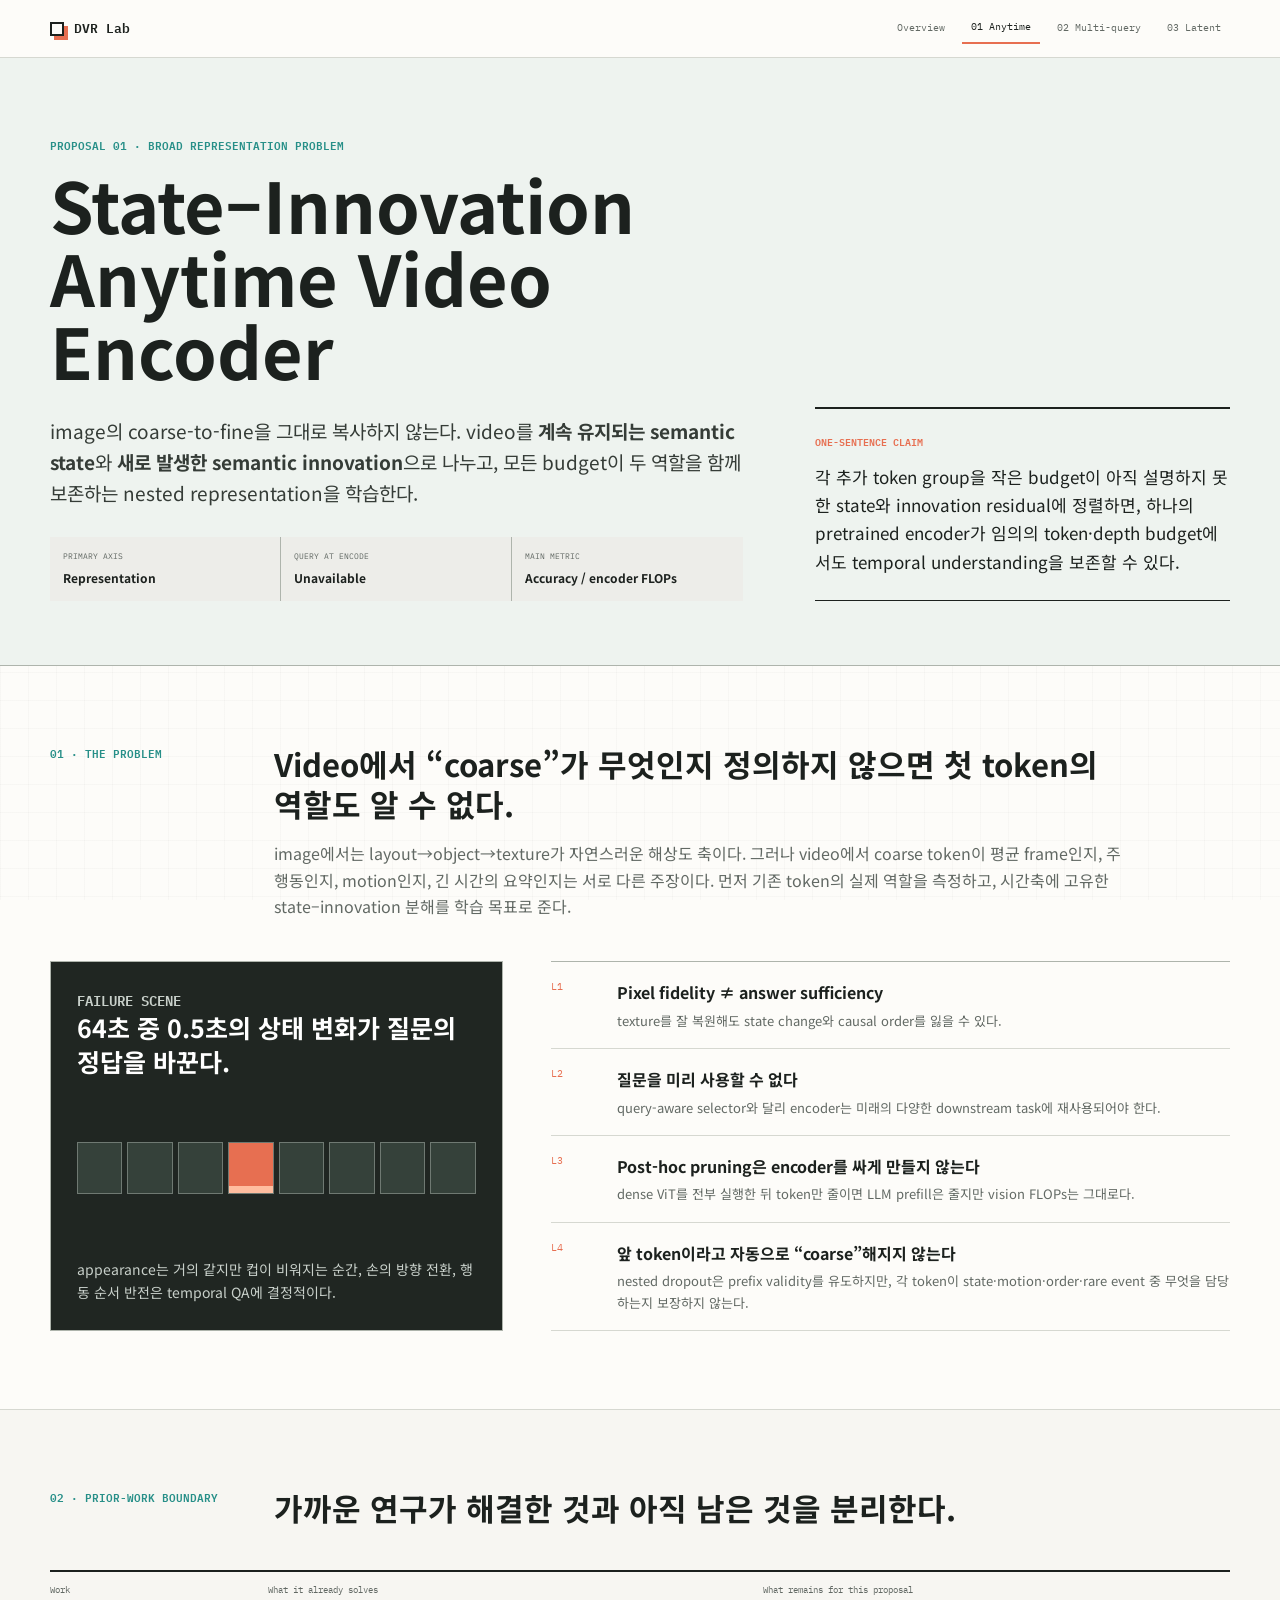
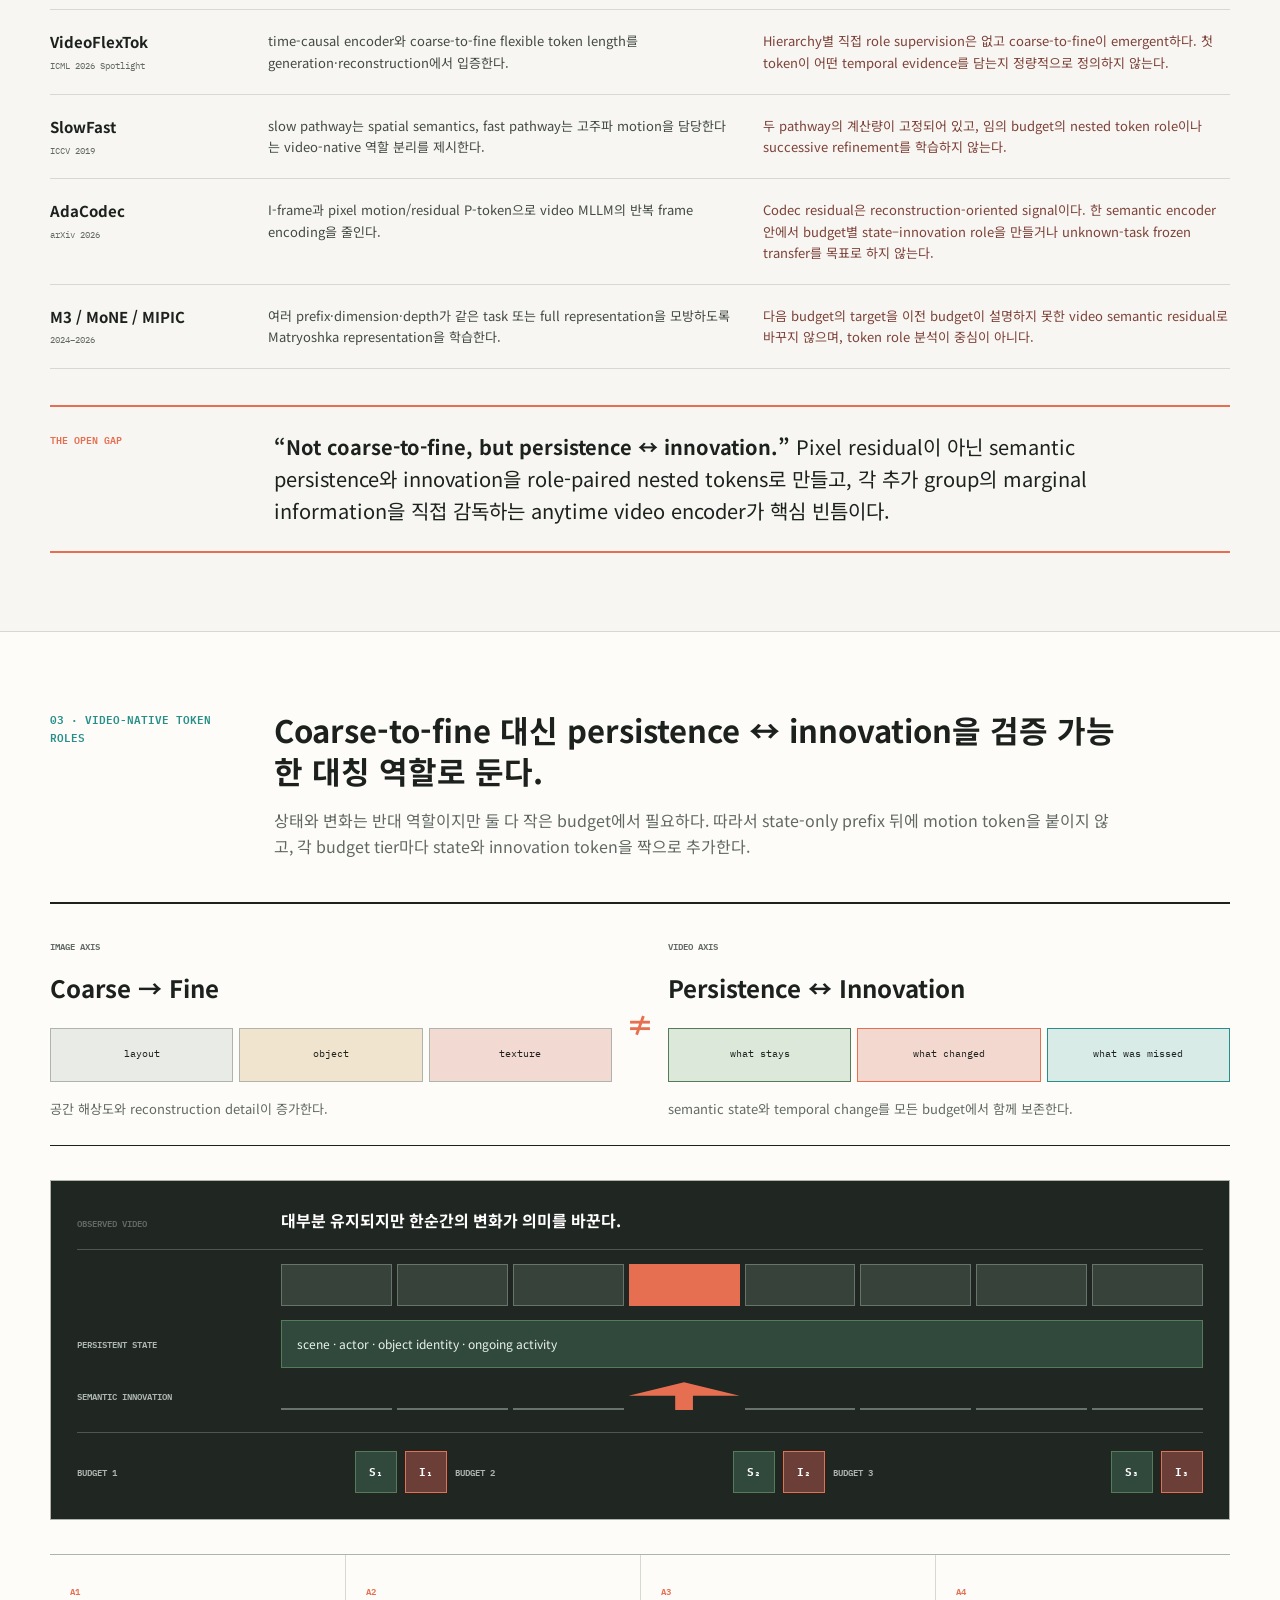
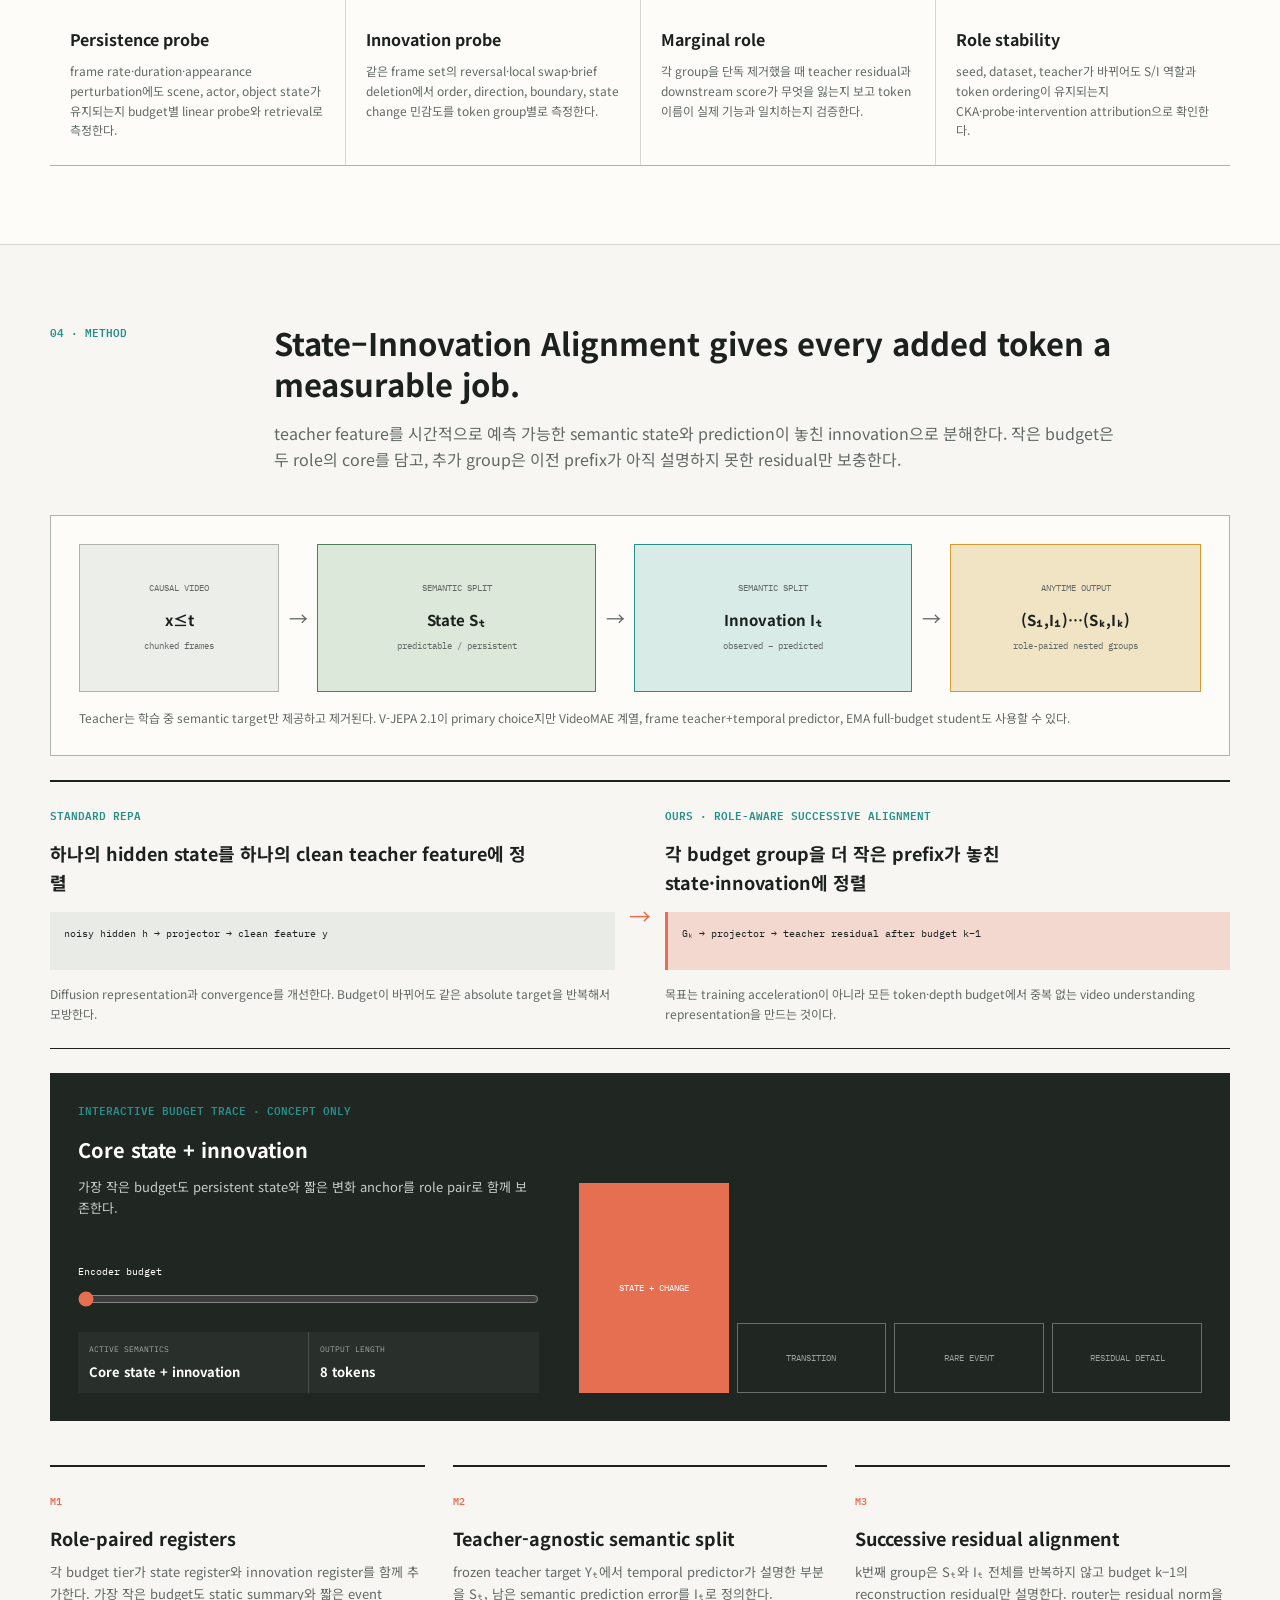
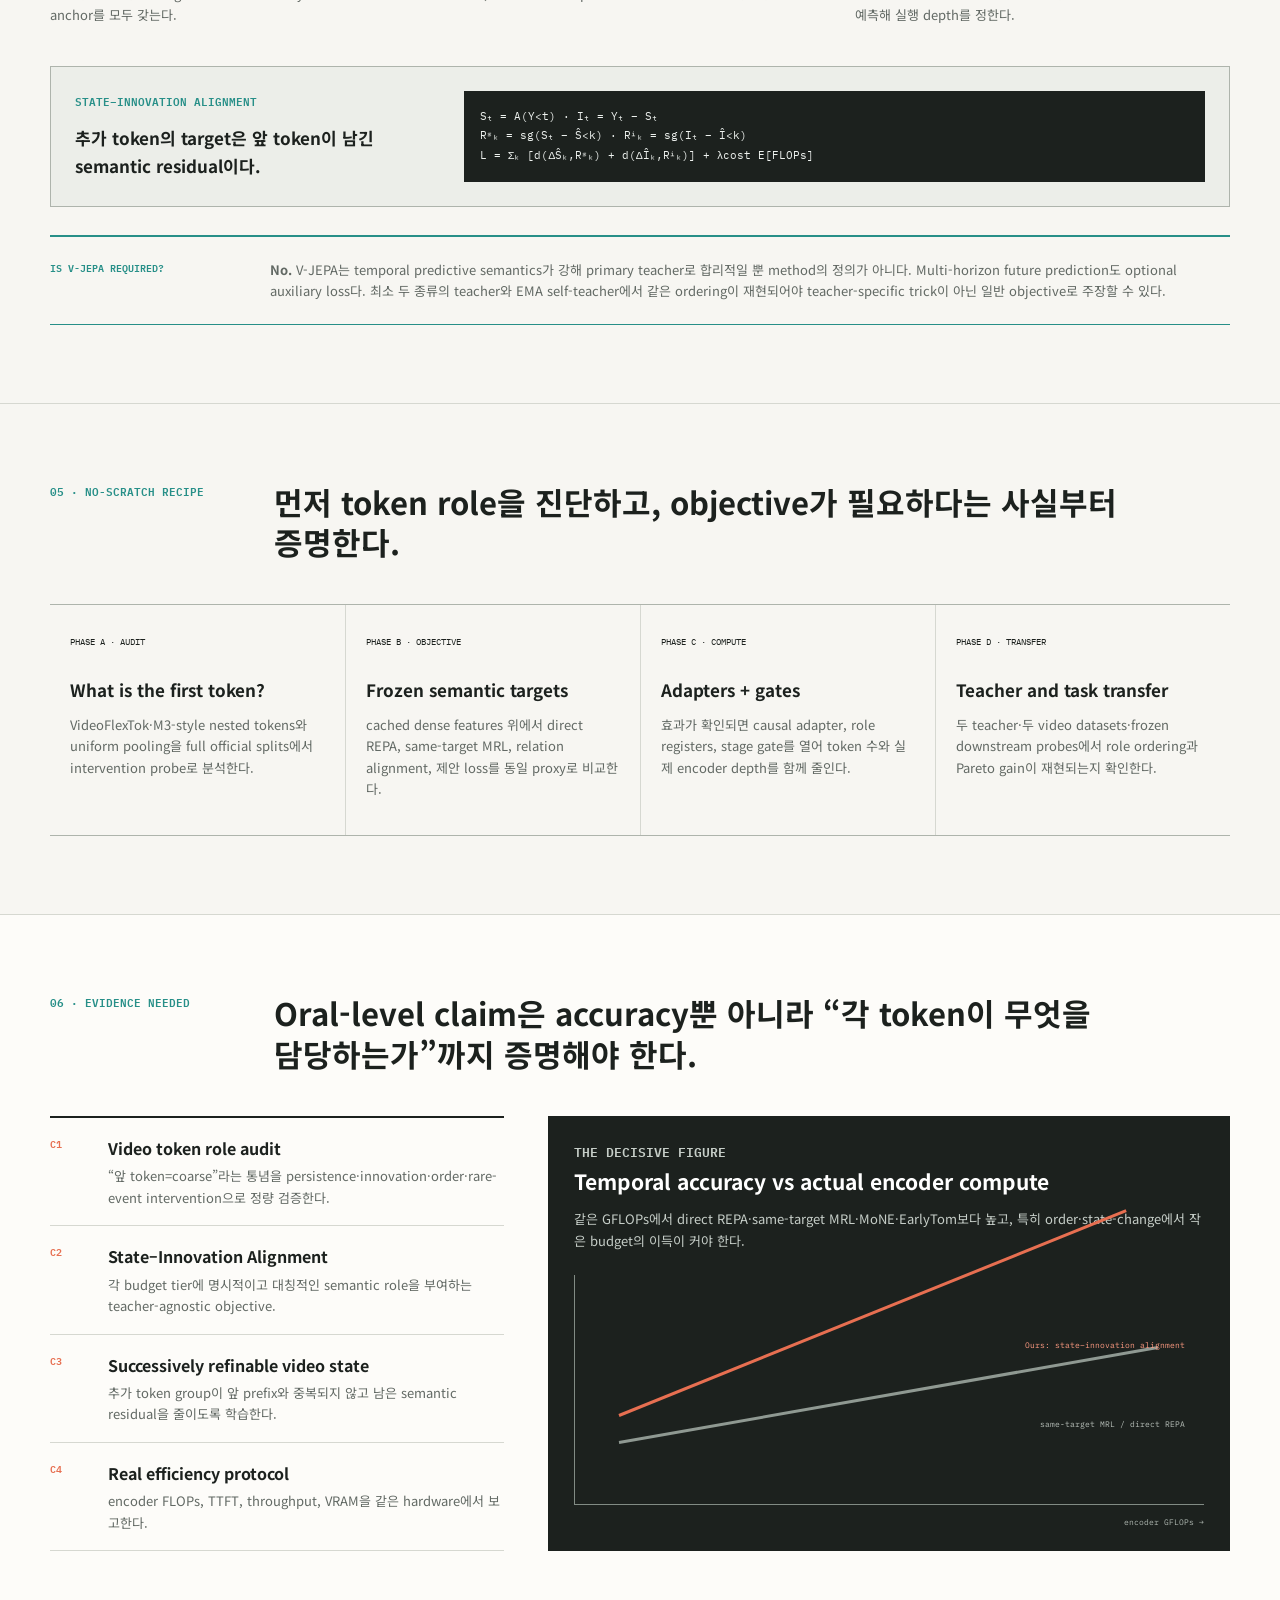
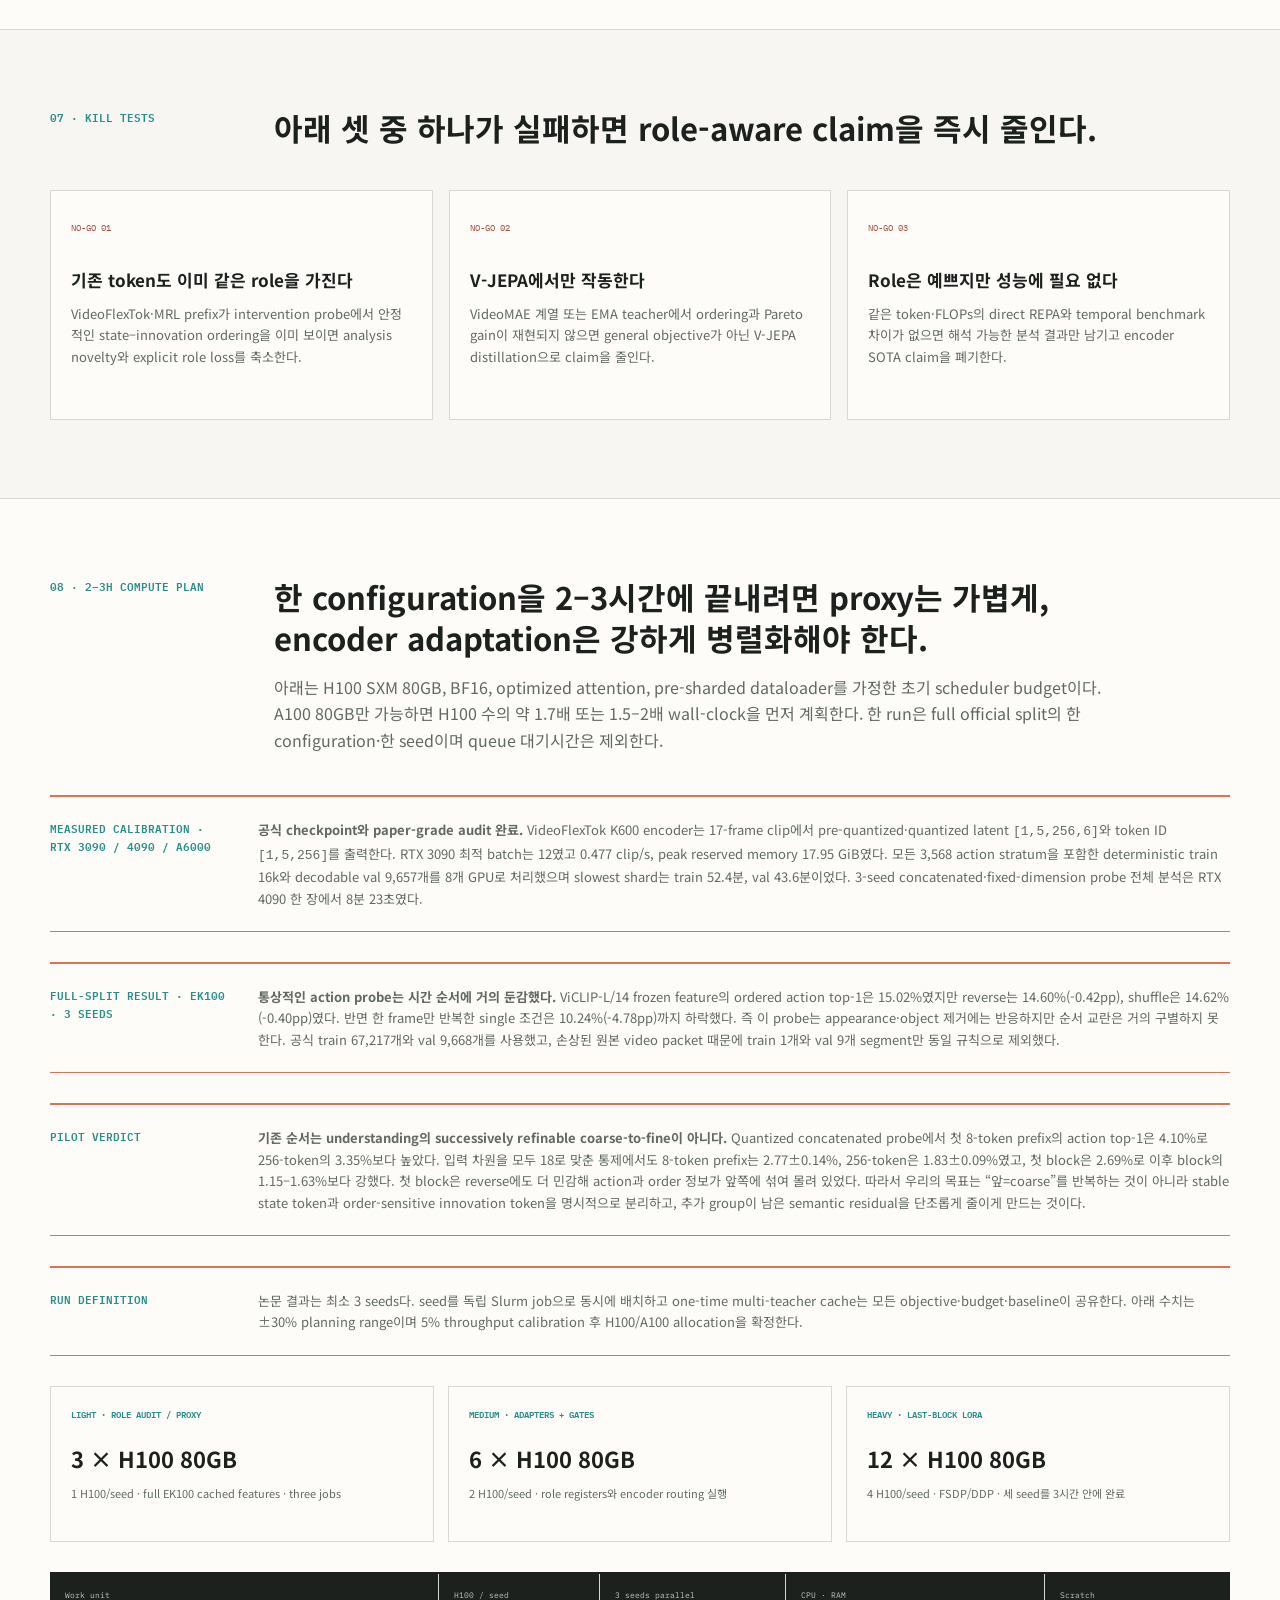
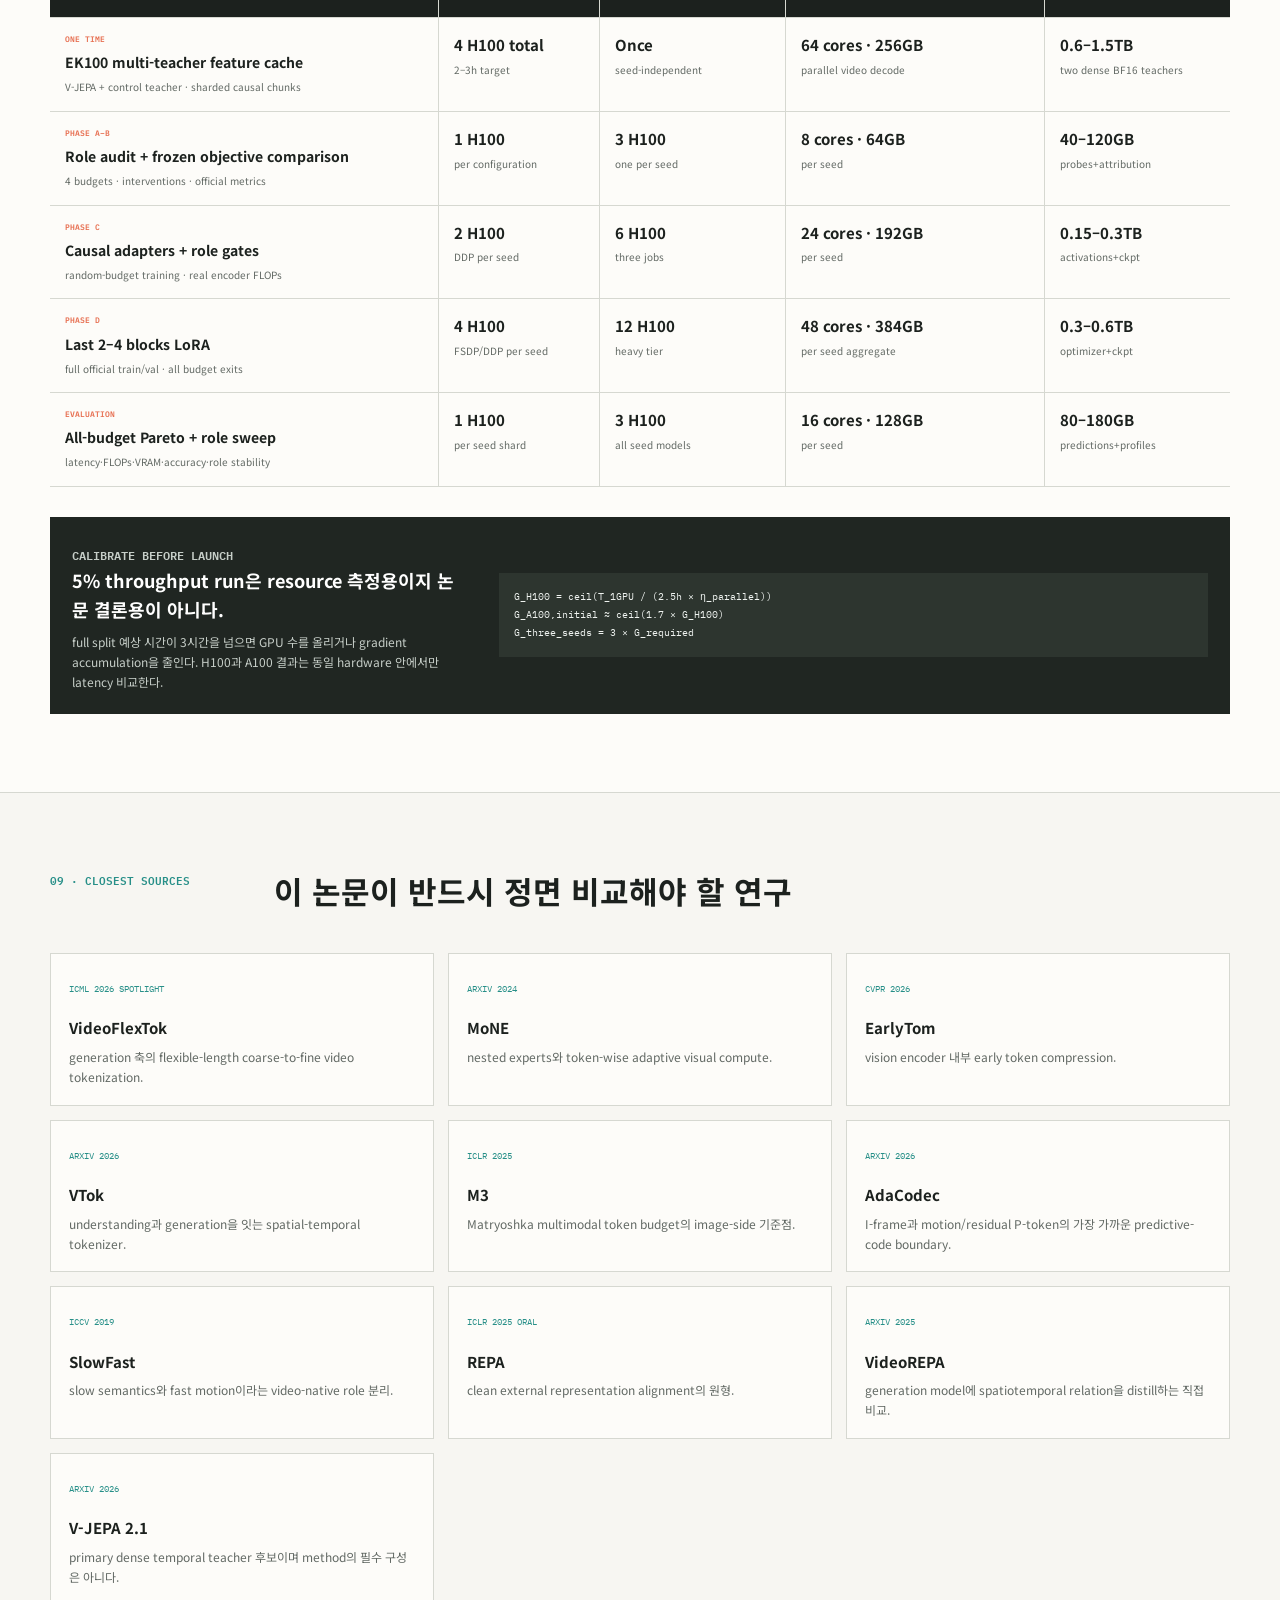
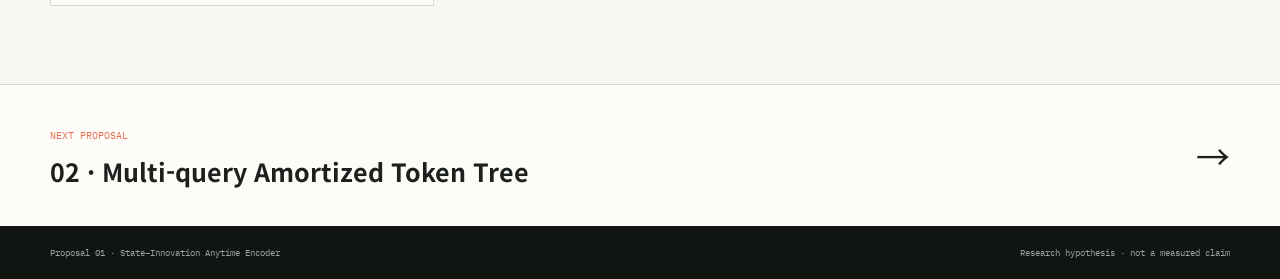
==== commit ac7b0628: "Add full-split feasibility audits for proposals 1 and 2" ====
--- a/1-proposal/index.html
+++ b/1-proposal/index.html
@@ -325,6 +325,21 @@
           </div>
 
           <div class="compute-assumption">
+            <p class="mini-label">MEASURED CALIBRATION · RTX 3090 / 4090 / A6000</p>
+            <p><strong>공식 checkpoint와 paper-grade audit 완료.</strong> VideoFlexTok K600 encoder는 17-frame clip에서 pre-quantized·quantized latent <code>[1,5,256,6]</code>와 token ID <code>[1,5,256]</code>를 출력한다. RTX 3090 최적 batch는 12였고 0.477 clip/s, peak reserved memory 17.95 GiB였다. 모든 3,568 action stratum을 포함한 deterministic train 16k와 decodable val 9,657개를 8개 GPU로 처리했으며 slowest shard는 train 52.4분, val 43.6분이었다. 3-seed concatenated·fixed-dimension probe 전체 분석은 RTX 4090 한 장에서 8분 23초였다.</p>
+          </div>
+
+          <div class="compute-assumption">
+            <p class="mini-label">FULL-SPLIT RESULT · EK100 · 3 SEEDS</p>
+            <p><strong>통상적인 action probe는 시간 순서에 거의 둔감했다.</strong> ViCLIP-L/14 frozen feature의 ordered action top-1은 15.02%였지만 reverse는 14.60%(-0.42pp), shuffle은 14.62%(-0.40pp)였다. 반면 한 frame만 반복한 single 조건은 10.24%(-4.78pp)까지 하락했다. 즉 이 probe는 appearance·object 제거에는 반응하지만 순서 교란은 거의 구별하지 못한다. 공식 train 67,217개와 val 9,668개를 사용했고, 손상된 원본 video packet 때문에 train 1개와 val 9개 segment만 동일 규칙으로 제외했다.</p>
+          </div>
+
+          <div class="compute-assumption">
+            <p class="mini-label">PILOT VERDICT</p>
+            <p><strong>기존 순서는 understanding의 successively refinable coarse-to-fine이 아니다.</strong> Quantized concatenated probe에서 첫 8-token prefix의 action top-1은 4.10%로 256-token의 3.35%보다 높았다. 입력 차원을 모두 18로 맞춘 통제에서도 8-token prefix는 2.77±0.14%, 256-token은 1.83±0.09%였고, 첫 block은 2.69%로 이후 block의 1.15–1.63%보다 강했다. 첫 block은 reverse에도 더 민감해 action과 order 정보가 앞쪽에 섞여 몰려 있었다. 따라서 우리의 목표는 “앞=coarse”를 반복하는 것이 아니라 stable state token과 order-sensitive innovation token을 명시적으로 분리하고, 추가 group이 남은 semantic residual을 단조롭게 줄이게 만드는 것이다.</p>
+          </div>
+
+          <div class="compute-assumption">
             <p class="mini-label">RUN DEFINITION</p>
             <p>논문 결과는 최소 3 seeds다. seed를 독립 Slurm job으로 동시에 배치하고 one-time multi-teacher cache는 모든 objective·budget·baseline이 공유한다. 아래 수치는 ±30% planning range이며 5% throughput calibration 후 H100/A100 allocation을 확정한다.</p>
           </div>
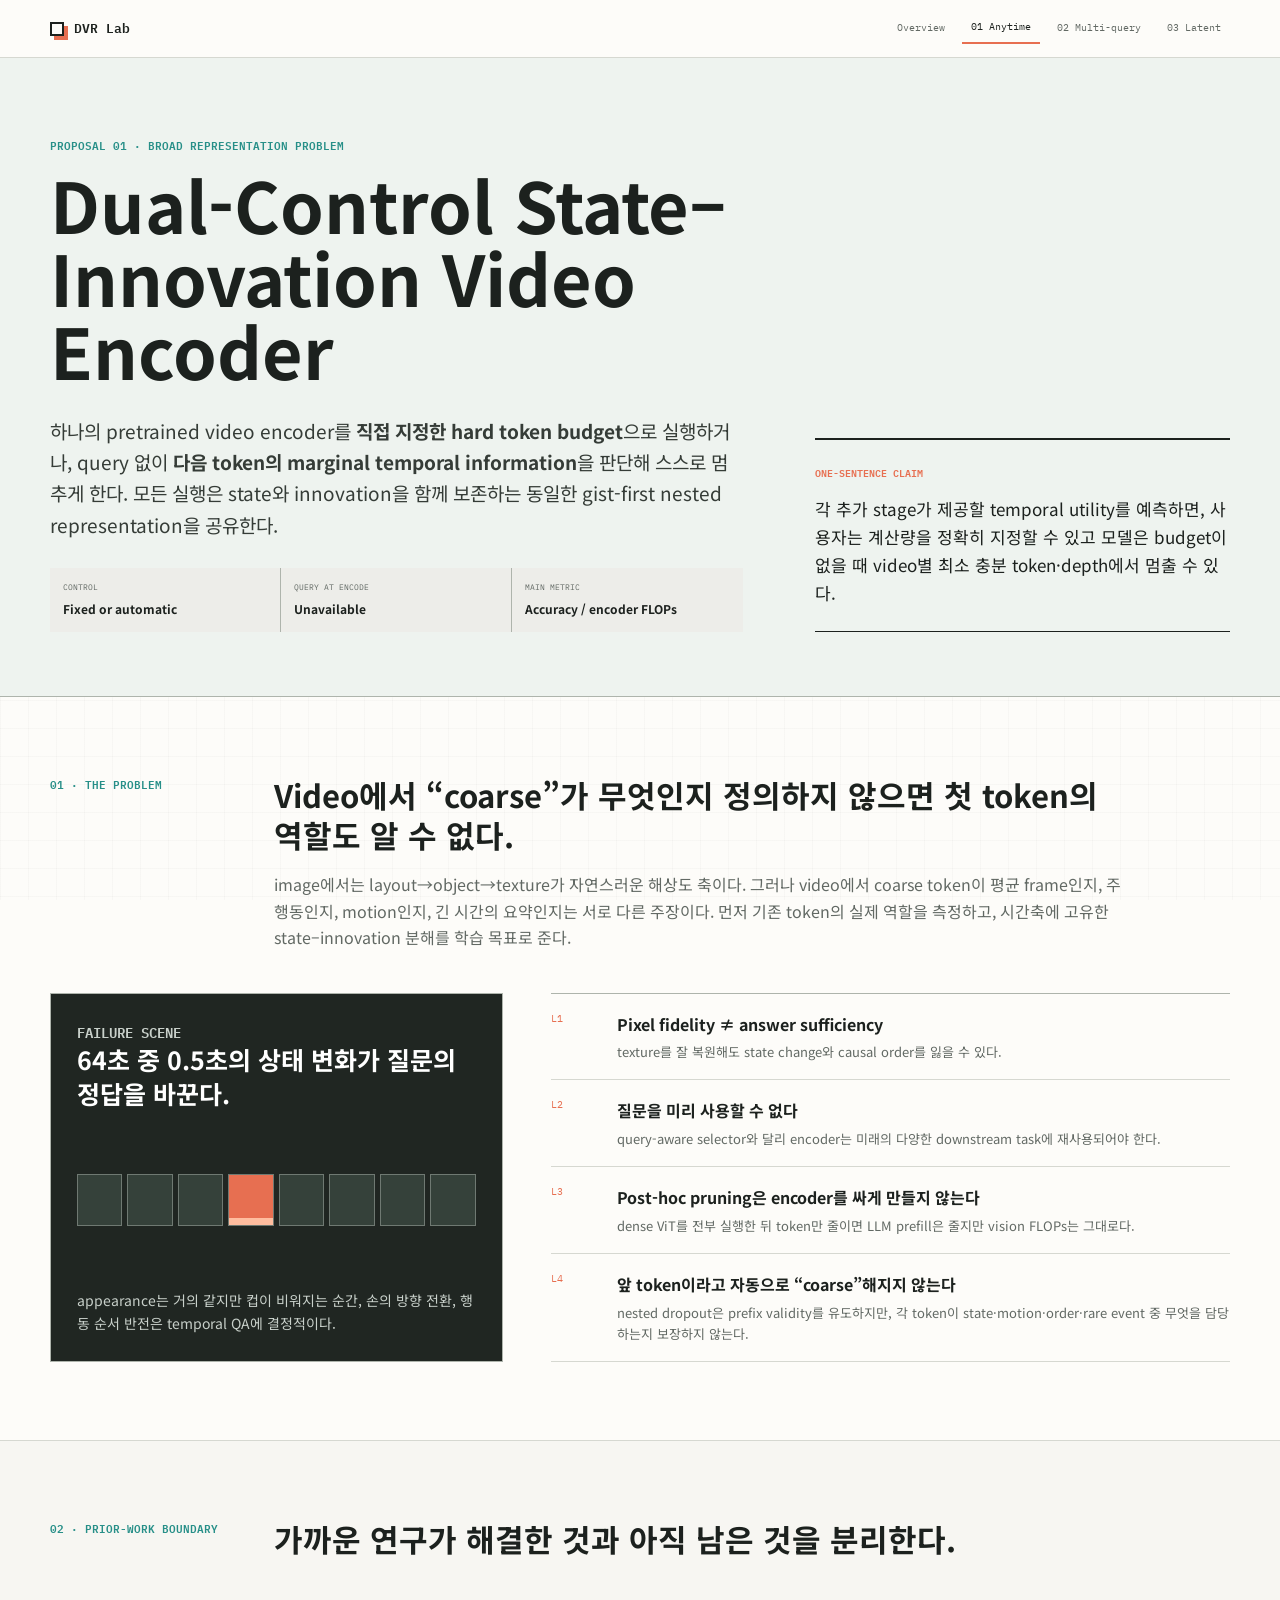
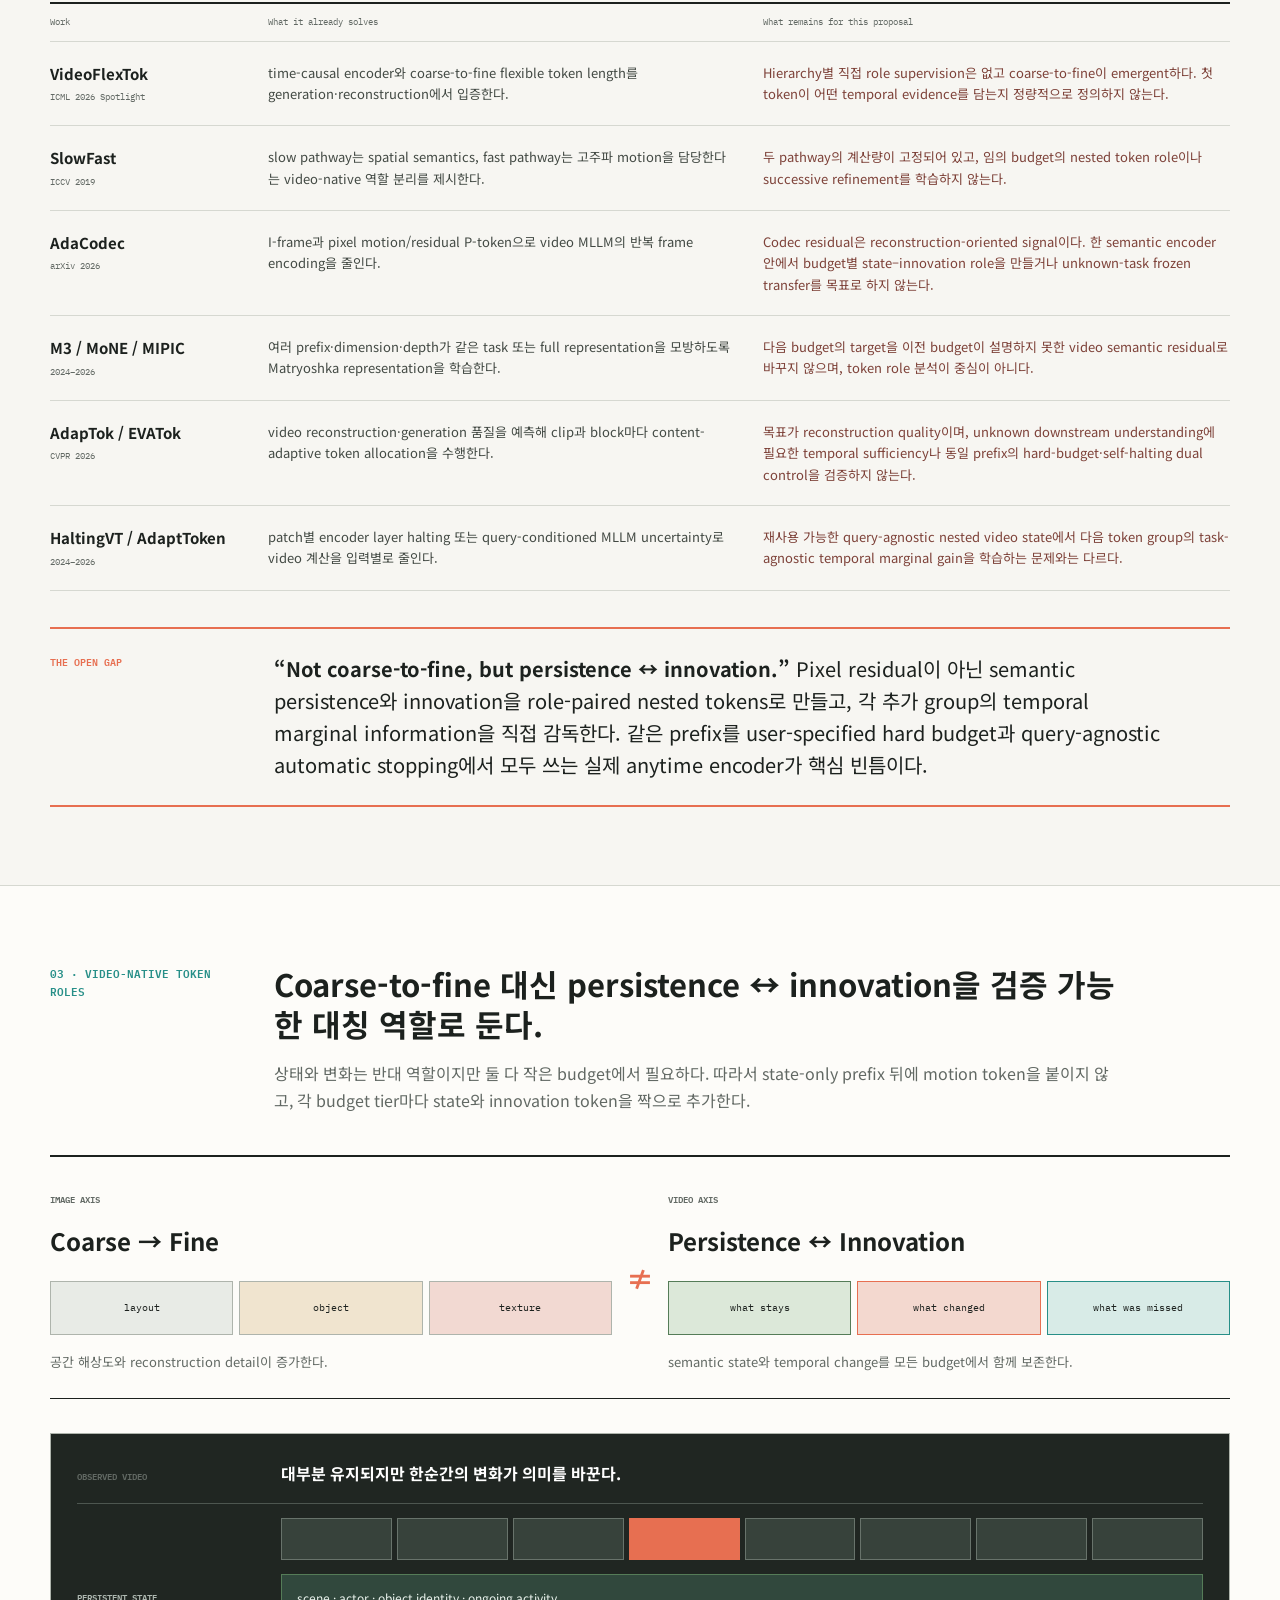
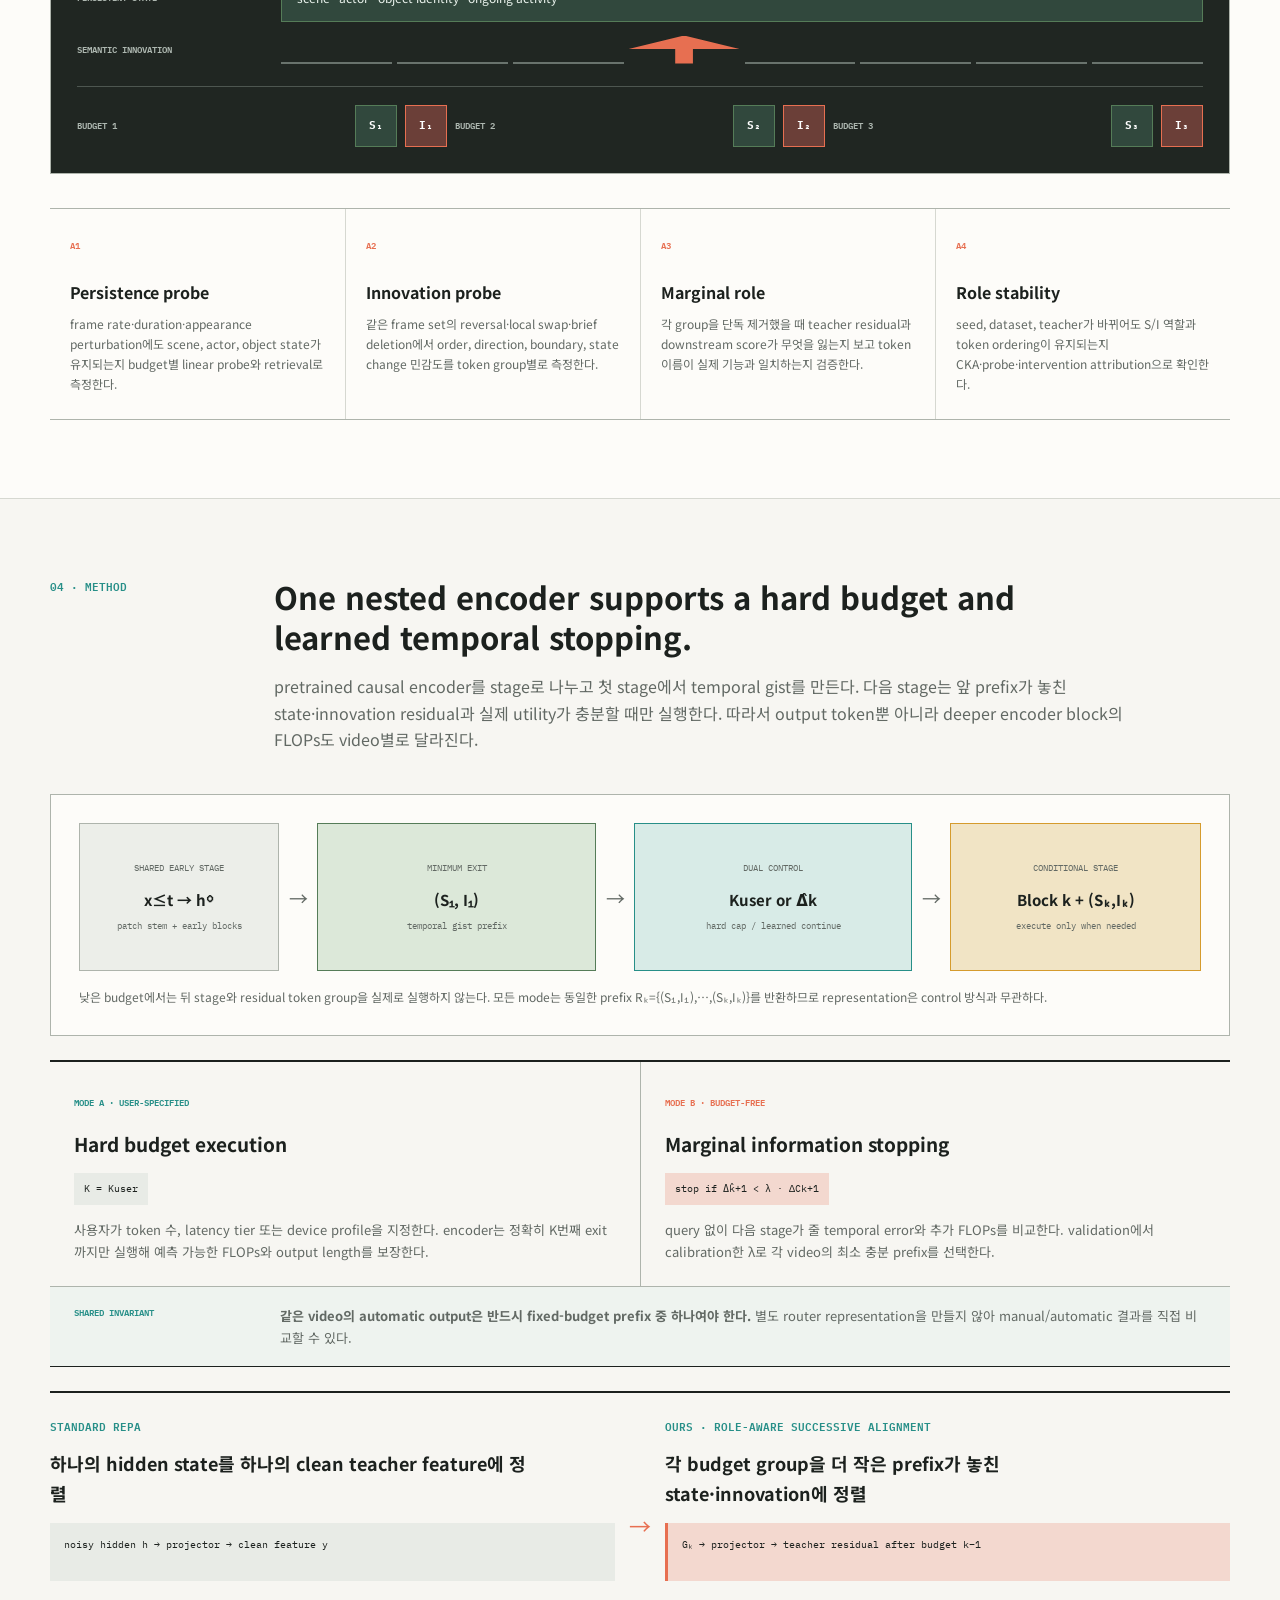
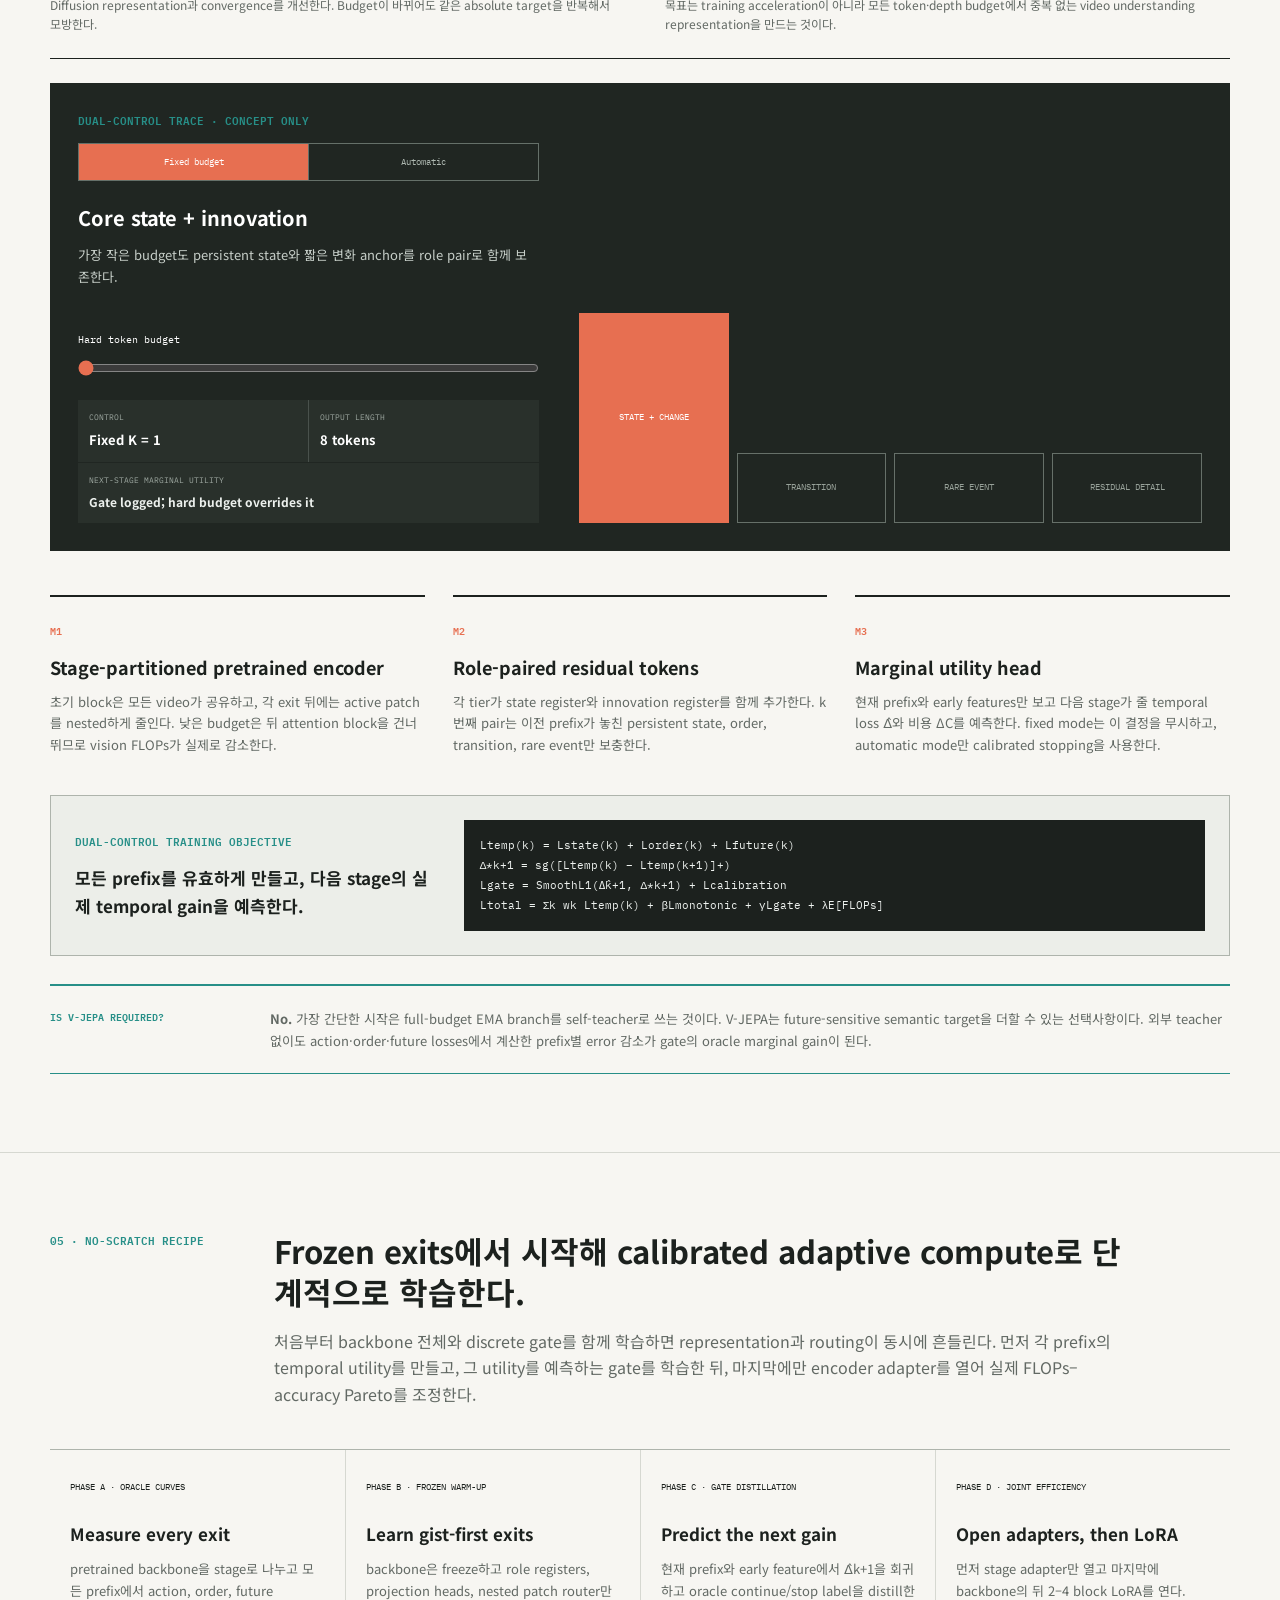
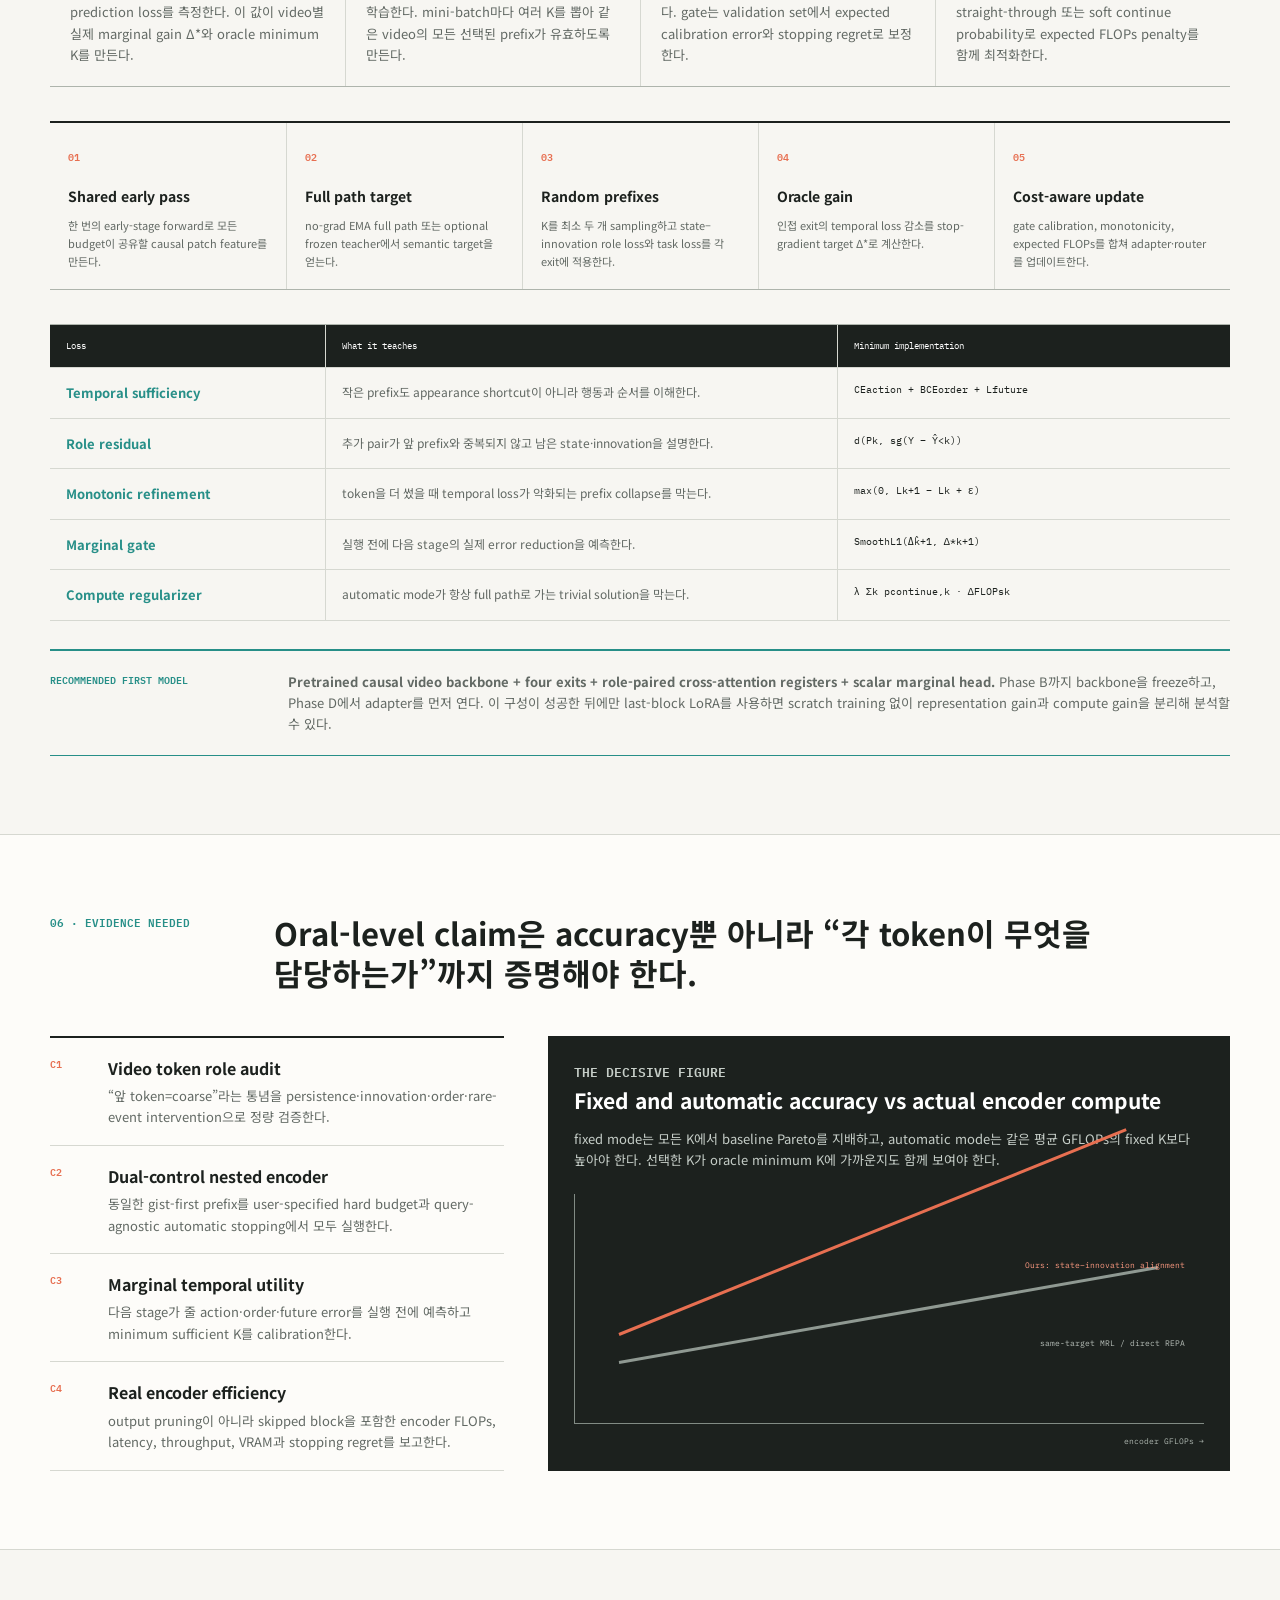
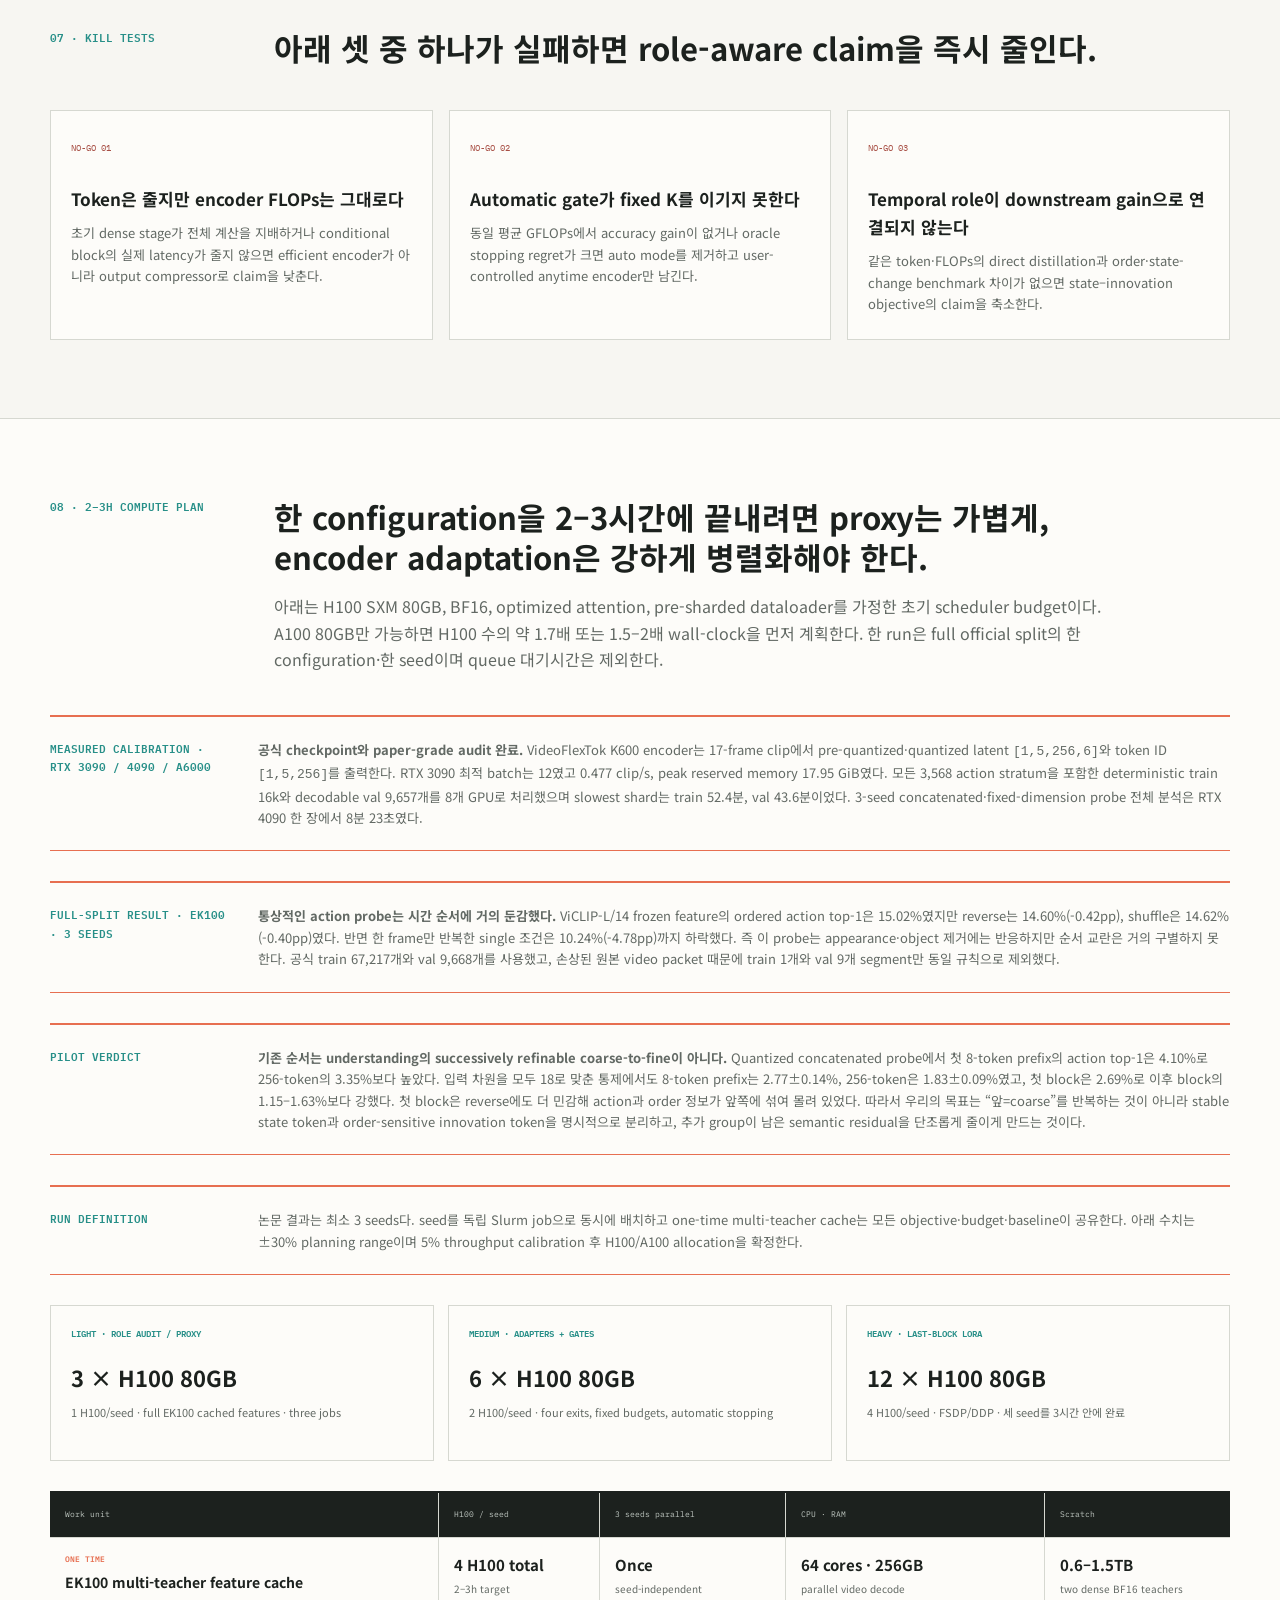
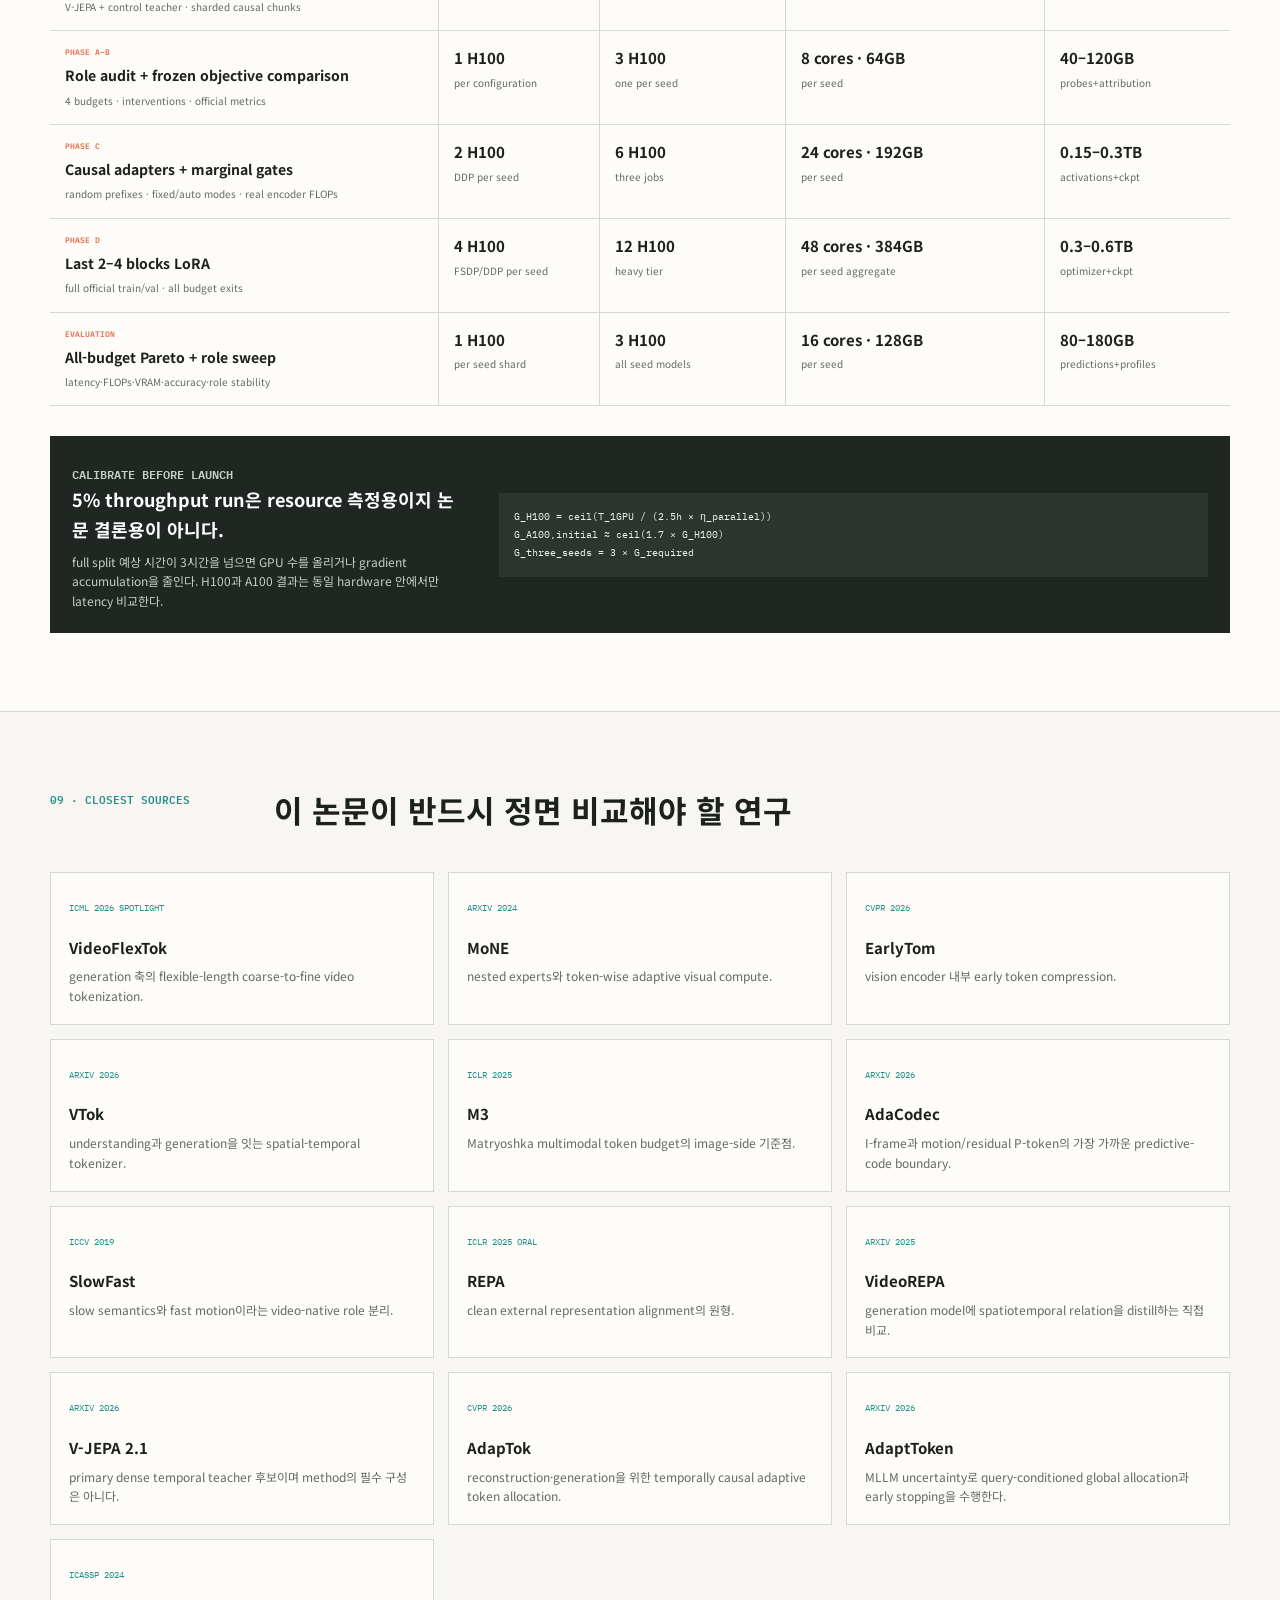
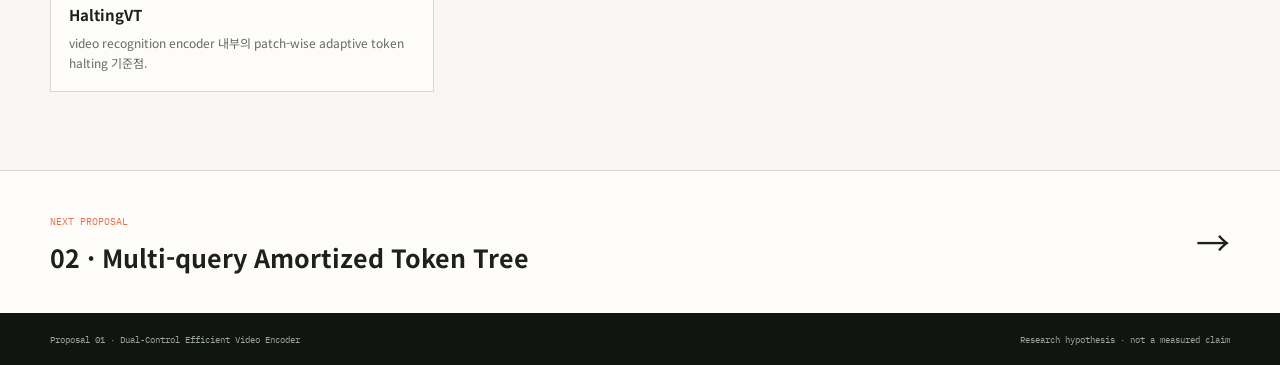
==== commit bd4323b7: "Refine Proposal 1 adaptive encoder method" ====
--- a/1-proposal/index.html
+++ b/1-proposal/index.html
@@ -3,8 +3,8 @@
   <head>
     <meta charset="UTF-8" />
     <meta name="viewport" content="width=device-width, initial-scale=1.0" />
-    <meta name="description" content="State–Innovation Anytime Video Encoder 상세 연구 제안" />
-    <title>01 · State–Innovation Anytime Encoder</title>
+    <meta name="description" content="Dual-Control State–Innovation Video Encoder 상세 연구 제안" />
+    <title>01 · Dual-Control Efficient Video Encoder</title>
     <link rel="preconnect" href="https://fonts.googleapis.com" />
     <link rel="preconnect" href="https://fonts.gstatic.com" crossorigin />
     <link href="https://fonts.googleapis.com/css2?family=IBM+Plex+Mono:wght@400;500;600&amp;family=Noto+Sans+KR:wght@400;500;600;700;800&amp;display=swap" rel="stylesheet" />
@@ -28,14 +28,14 @@
         <div class="page-shell proposal-hero-grid">
           <div>
             <p class="proposal-kicker">PROPOSAL 01 · BROAD REPRESENTATION PROBLEM</p>
-            <h1>State–Innovation Anytime Video Encoder</h1>
+            <h1>Dual-Control State–Innovation Video Encoder</h1>
             <p class="hero-summary">
-              image의 coarse-to-fine을 그대로 복사하지 않는다. video를 <strong>계속 유지되는 semantic state</strong>와
-              <strong>새로 발생한 semantic innovation</strong>으로 나누고, 모든 budget이 두 역할을 함께 보존하는
-              nested representation을 학습한다.
+              하나의 pretrained video encoder를 <strong>직접 지정한 hard token budget</strong>으로 실행하거나,
+              query 없이 <strong>다음 token의 marginal temporal information</strong>을 판단해 스스로 멈추게 한다.
+              모든 실행은 state와 innovation을 함께 보존하는 동일한 gist-first nested representation을 공유한다.
             </p>
             <div class="hero-meta">
-              <div><span>PRIMARY AXIS</span><strong>Representation</strong></div>
+              <div><span>CONTROL</span><strong>Fixed or automatic</strong></div>
               <div><span>QUERY AT ENCODE</span><strong>Unavailable</strong></div>
               <div><span>MAIN METRIC</span><strong>Accuracy / encoder FLOPs</strong></div>
             </div>
@@ -43,8 +43,8 @@
           <div class="hero-claim">
             <span>ONE-SENTENCE CLAIM</span>
             <p>
-              각 추가 token group을 작은 budget이 아직 설명하지 못한 state와 innovation residual에 정렬하면,
-              하나의 pretrained encoder가 임의의 token·depth budget에서도 temporal understanding을 보존할 수 있다.
+              각 추가 stage가 제공할 temporal utility를 예측하면, 사용자는 계산량을 정확히 지정할 수 있고
+              모델은 budget이 없을 때 video별 최소 충분 token·depth에서 멈출 수 있다.
             </p>
           </div>
         </div>
@@ -124,14 +124,24 @@
               <p>여러 prefix·dimension·depth가 같은 task 또는 full representation을 모방하도록 Matryoshka representation을 학습한다.</p>
               <p class="missing">다음 budget의 target을 이전 budget이 설명하지 못한 video semantic residual로 바꾸지 않으며, token role 분석이 중심이 아니다.</p>
             </div>
+            <div class="boundary-row">
+              <h3>AdapTok / EVATok<span>CVPR 2026</span></h3>
+              <p>video reconstruction·generation 품질을 예측해 clip과 block마다 content-adaptive token allocation을 수행한다.</p>
+              <p class="missing">목표가 reconstruction quality이며, unknown downstream understanding에 필요한 temporal sufficiency나 동일 prefix의 hard-budget·self-halting dual control을 검증하지 않는다.</p>
+            </div>
+            <div class="boundary-row">
+              <h3>HaltingVT / AdaptToken<span>2024–2026</span></h3>
+              <p>patch별 encoder layer halting 또는 query-conditioned MLLM uncertainty로 video 계산을 입력별로 줄인다.</p>
+              <p class="missing">재사용 가능한 query-agnostic nested video state에서 다음 token group의 task-agnostic temporal marginal gain을 학습하는 문제와는 다르다.</p>
+            </div>
           </div>
 
           <div class="gap-statement">
             <span>THE OPEN GAP</span>
             <p>
               <strong>“Not coarse-to-fine, but persistence ↔ innovation.”</strong> Pixel residual이 아닌 semantic persistence와
-              innovation을 role-paired nested tokens로 만들고, 각 추가 group의 marginal information을 직접 감독하는
-              anytime video encoder가 핵심 빈틈이다.
+              innovation을 role-paired nested tokens로 만들고, 각 추가 group의 temporal marginal information을 직접 감독한다.
+              같은 prefix를 user-specified hard budget과 query-agnostic automatic stopping에서 모두 쓰는 실제 anytime encoder가 핵심 빈틈이다.
             </p>
           </div>
         </div>
@@ -189,24 +199,44 @@
         <div class="page-shell">
           <div class="detail-heading">
             <p class="detail-index">04 · METHOD</p>
-            <h2>State–Innovation Alignment gives every added token a measurable job.</h2>
+            <h2>One nested encoder supports a hard budget and learned temporal stopping.</h2>
             <p class="section-explainer">
-              teacher feature를 시간적으로 예측 가능한 semantic state와 prediction이 놓친 innovation으로 분해한다.
-              작은 budget은 두 role의 core를 담고, 추가 group은 이전 prefix가 아직 설명하지 못한 residual만 보충한다.
+              pretrained causal encoder를 stage로 나누고 첫 stage에서 temporal gist를 만든다. 다음 stage는 앞 prefix가
+              놓친 state·innovation residual과 실제 utility가 충분할 때만 실행한다. 따라서 output token뿐 아니라
+              deeper encoder block의 FLOPs도 video별로 달라진다.
             </p>
           </div>
 
           <div class="method-canvas">
-            <div class="method-flow" aria-label="State Innovation Alignment 처리 흐름">
-              <div class="method-node"><span>CAUSAL VIDEO</span><strong>x≤t</strong><small>chunked frames</small></div>
+            <div class="method-flow" aria-label="Dual-control progressive video encoder 처리 흐름">
+              <div class="method-node"><span>SHARED EARLY STAGE</span><strong>x≤t → h⁰</strong><small>patch stem + early blocks</small></div>
               <div class="flow-arrow" aria-hidden="true">→</div>
-              <div class="method-node gist"><span>SEMANTIC SPLIT</span><strong>State Sₜ</strong><small>predictable / persistent</small></div>
+              <div class="method-node gist"><span>MINIMUM EXIT</span><strong>(S₁, I₁)</strong><small>temporal gist prefix</small></div>
               <div class="flow-arrow" aria-hidden="true">→</div>
-              <div class="method-node event"><span>SEMANTIC SPLIT</span><strong>Innovation Iₜ</strong><small>observed − predicted</small></div>
+              <div class="method-node event"><span>DUAL CONTROL</span><strong>Kuser or Δ̂k</strong><small>hard cap / learned continue</small></div>
               <div class="flow-arrow" aria-hidden="true">→</div>
-              <div class="method-node detail"><span>ANYTIME OUTPUT</span><strong>(S₁,I₁)…(Sₖ,Iₖ)</strong><small>role-paired nested groups</small></div>
-            </div>
-            <p class="method-caption">Teacher는 학습 중 semantic target만 제공하고 제거된다. V-JEPA 2.1이 primary choice지만 VideoMAE 계열, frame teacher+temporal predictor, EMA full-budget student도 사용할 수 있다.</p>
+              <div class="method-node detail"><span>CONDITIONAL STAGE</span><strong>Block k + (Sₖ,Iₖ)</strong><small>execute only when needed</small></div>
+            </div>
+            <p class="method-caption">낮은 budget에서는 뒤 stage와 residual token group을 실제로 실행하지 않는다. 모든 mode는 동일한 prefix Rₖ={(S₁,I₁),…,(Sₖ,Iₖ)}를 반환하므로 representation은 control 방식과 무관하다.</p>
+          </div>
+
+          <div class="execution-mode-grid" aria-label="두 encoder 실행 모드">
+            <div class="execution-mode fixed">
+              <span>MODE A · USER-SPECIFIED</span>
+              <h3>Hard budget execution</h3>
+              <code>K = Kuser</code>
+              <p>사용자가 token 수, latency tier 또는 device profile을 지정한다. encoder는 정확히 K번째 exit까지만 실행해 예측 가능한 FLOPs와 output length를 보장한다.</p>
+            </div>
+            <div class="execution-mode automatic">
+              <span>MODE B · BUDGET-FREE</span>
+              <h3>Marginal information stopping</h3>
+              <code>stop if Δ̂k+1 &lt; λ · ΔCk+1</code>
+              <p>query 없이 다음 stage가 줄 temporal error와 추가 FLOPs를 비교한다. validation에서 calibration한 λ로 각 video의 최소 충분 prefix를 선택한다.</p>
+            </div>
+            <div class="execution-shared">
+              <span>SHARED INVARIANT</span>
+              <p><strong>같은 video의 automatic output은 반드시 fixed-budget prefix 중 하나여야 한다.</strong> 별도 router representation을 만들지 않아 manual/automatic 결과를 직접 비교할 수 있다.</p>
+            </div>
           </div>
 
           <div class="alignment-compare" aria-label="기존 REPA와 State Innovation Alignment 비교">
@@ -227,14 +257,24 @@
 
           <div class="interactive-demo" data-proposal-demo="anytime">
             <div class="demo-copy">
-              <p class="mini-label">INTERACTIVE BUDGET TRACE · CONCEPT ONLY</p>
+              <p class="mini-label">DUAL-CONTROL TRACE · CONCEPT ONLY</p>
+              <div class="budget-mode-control" role="group" aria-label="Encoder budget mode">
+                <button type="button" class="is-active" data-budget-mode="fixed" aria-pressed="true">Fixed budget</button>
+                <button type="button" data-budget-mode="automatic" aria-pressed="false">Automatic</button>
+              </div>
               <h3 data-demo-label>Core state + innovation</h3>
               <p data-demo-description></p>
-              <label for="anytime-budget">Encoder budget</label>
-              <input id="anytime-budget" type="range" min="1" max="4" value="1" step="1" />
+              <div data-budget-control>
+                <label for="anytime-budget">Hard token budget</label>
+                <input id="anytime-budget" type="range" min="1" max="4" value="1" step="1" />
+              </div>
               <div class="demo-readout">
-                <div><span>ACTIVE SEMANTICS</span><strong data-demo-label>Core state + innovation</strong></div>
+                <div><span>CONTROL</span><strong data-demo-control>Fixed K = 1</strong></div>
                 <div><span>OUTPUT LENGTH</span><strong data-demo-value>8 tokens</strong></div>
+              </div>
+              <div class="marginal-readout" data-marginal-readout>
+                <span>NEXT-STAGE MARGINAL UTILITY</span>
+                <strong data-demo-marginal>Not evaluated in fixed mode</strong>
               </div>
             </div>
             <div class="demo-stage-track" aria-hidden="true">
@@ -246,19 +286,19 @@
           </div>
 
           <div class="module-grid">
-            <div class="module-item"><span>M1</span><h3>Role-paired registers</h3><p>각 budget tier가 state register와 innovation register를 함께 추가한다. 가장 작은 budget도 static summary와 짧은 event anchor를 모두 갖는다.</p></div>
-            <div class="module-item"><span>M2</span><h3>Teacher-agnostic semantic split</h3><p>frozen teacher target Yₜ에서 temporal predictor가 설명한 부분을 Sₜ, 남은 semantic prediction error를 Iₜ로 정의한다.</p></div>
-            <div class="module-item"><span>M3</span><h3>Successive residual alignment</h3><p>k번째 group은 Sₜ와 Iₜ 전체를 반복하지 않고 budget k−1의 reconstruction residual만 설명한다. router는 residual norm을 예측해 실행 depth를 정한다.</p></div>
+            <div class="module-item"><span>M1</span><h3>Stage-partitioned pretrained encoder</h3><p>초기 block은 모든 video가 공유하고, 각 exit 뒤에는 active patch를 nested하게 줄인다. 낮은 budget은 뒤 attention block을 건너뛰므로 vision FLOPs가 실제로 감소한다.</p></div>
+            <div class="module-item"><span>M2</span><h3>Role-paired residual tokens</h3><p>각 tier가 state register와 innovation register를 함께 추가한다. k번째 pair는 이전 prefix가 놓친 persistent state, order, transition, rare event만 보충한다.</p></div>
+            <div class="module-item"><span>M3</span><h3>Marginal utility head</h3><p>현재 prefix와 early features만 보고 다음 stage가 줄 temporal loss Δ̂와 비용 ΔC를 예측한다. fixed mode는 이 결정을 무시하고, automatic mode만 calibrated stopping을 사용한다.</p></div>
           </div>
 
           <div class="objective-strip">
-            <div><p class="mini-label">STATE–INNOVATION ALIGNMENT</p><h3>추가 token의 target은 앞 token이 남긴 semantic residual이다.</h3></div>
-            <code>Sₜ = A(Y&lt;t) · Iₜ = Yₜ − Sₜ<br />Rˢₖ = sg(Sₜ − Ŝ&lt;k) · Rⁱₖ = sg(Iₜ − Î&lt;k)<br />L = Σₖ [d(ΔŜₖ,Rˢₖ) + d(ΔÎₖ,Rⁱₖ)] + λcost E[FLOPs]</code>
+            <div><p class="mini-label">DUAL-CONTROL TRAINING OBJECTIVE</p><h3>모든 prefix를 유효하게 만들고, 다음 stage의 실제 temporal gain을 예측한다.</h3></div>
+            <code>Ltemp(k) = Lstate(k) + Lorder(k) + Lfuture(k)<br />Δ*k+1 = sg([Ltemp(k) − Ltemp(k+1)]+)<br />Lgate = SmoothL1(Δ̂k+1, Δ*k+1) + Lcalibration<br />Ltotal = Σk wk Ltemp(k) + βLmonotonic + γLgate + λE[FLOPs]</code>
           </div>
 
           <div class="teacher-note">
             <span>IS V-JEPA REQUIRED?</span>
-            <p><strong>No.</strong> V-JEPA는 temporal predictive semantics가 강해 primary teacher로 합리적일 뿐 method의 정의가 아니다. Multi-horizon future prediction도 optional auxiliary loss다. 최소 두 종류의 teacher와 EMA self-teacher에서 같은 ordering이 재현되어야 teacher-specific trick이 아닌 일반 objective로 주장할 수 있다.</p>
+            <p><strong>No.</strong> 가장 간단한 시작은 full-budget EMA branch를 self-teacher로 쓰는 것이다. V-JEPA는 future-sensitive semantic target을 더할 수 있는 선택사항이다. 외부 teacher 없이도 action·order·future losses에서 계산한 prefix별 error 감소가 gate의 oracle marginal gain이 된다.</p>
           </div>
         </div>
       </section>
@@ -267,13 +307,36 @@
         <div class="page-shell">
           <div class="detail-heading">
             <p class="detail-index">05 · NO-SCRATCH RECIPE</p>
-            <h2>먼저 token role을 진단하고, objective가 필요하다는 사실부터 증명한다.</h2>
+            <h2>Frozen exits에서 시작해 calibrated adaptive compute로 단계적으로 학습한다.</h2>
+            <p class="section-explainer">처음부터 backbone 전체와 discrete gate를 함께 학습하면 representation과 routing이 동시에 흔들린다. 먼저 각 prefix의 temporal utility를 만들고, 그 utility를 예측하는 gate를 학습한 뒤, 마지막에만 encoder adapter를 열어 실제 FLOPs–accuracy Pareto를 조정한다.</p>
           </div>
           <div class="training-lanes">
-            <div class="training-lane"><span>PHASE A · AUDIT</span><h3>What is the first token?</h3><p>VideoFlexTok·M3-style nested tokens와 uniform pooling을 full official splits에서 intervention probe로 분석한다.</p></div>
-            <div class="training-lane"><span>PHASE B · OBJECTIVE</span><h3>Frozen semantic targets</h3><p>cached dense features 위에서 direct REPA, same-target MRL, relation alignment, 제안 loss를 동일 proxy로 비교한다.</p></div>
-            <div class="training-lane"><span>PHASE C · COMPUTE</span><h3>Adapters + gates</h3><p>효과가 확인되면 causal adapter, role registers, stage gate를 열어 token 수와 실제 encoder depth를 함께 줄인다.</p></div>
-            <div class="training-lane"><span>PHASE D · TRANSFER</span><h3>Teacher and task transfer</h3><p>두 teacher·두 video datasets·frozen downstream probes에서 role ordering과 Pareto gain이 재현되는지 확인한다.</p></div>
+            <div class="training-lane"><span>PHASE A · ORACLE CURVES</span><h3>Measure every exit</h3><p>pretrained backbone을 stage로 나누고 모든 prefix에서 action, order, future prediction loss를 측정한다. 이 값이 video별 실제 marginal gain Δ*와 oracle minimum K를 만든다.</p></div>
+            <div class="training-lane"><span>PHASE B · FROZEN WARM-UP</span><h3>Learn gist-first exits</h3><p>backbone은 freeze하고 role registers, projection heads, nested patch router만 학습한다. mini-batch마다 여러 K를 뽑아 같은 video의 모든 선택된 prefix가 유효하도록 만든다.</p></div>
+            <div class="training-lane"><span>PHASE C · GATE DISTILLATION</span><h3>Predict the next gain</h3><p>현재 prefix와 early feature에서 Δ̂k+1을 회귀하고 oracle continue/stop label을 distill한다. gate는 validation set에서 expected calibration error와 stopping regret로 보정한다.</p></div>
+            <div class="training-lane"><span>PHASE D · JOINT EFFICIENCY</span><h3>Open adapters, then LoRA</h3><p>먼저 stage adapter만 열고 마지막에 backbone의 뒤 2–4 block LoRA를 연다. straight-through 또는 soft continue probability로 expected FLOPs penalty를 함께 최적화한다.</p></div>
+          </div>
+
+          <div class="training-procedure" aria-label="한 mini-batch의 학습 순서">
+            <div><span>01</span><h3>Shared early pass</h3><p>한 번의 early-stage forward로 모든 budget이 공유할 causal patch feature를 만든다.</p></div>
+            <div><span>02</span><h3>Full path target</h3><p>no-grad EMA full path 또는 optional frozen teacher에서 semantic target을 얻는다.</p></div>
+            <div><span>03</span><h3>Random prefixes</h3><p>K를 최소 두 개 sampling하고 state–innovation role loss와 task loss를 각 exit에 적용한다.</p></div>
+            <div><span>04</span><h3>Oracle gain</h3><p>인접 exit의 temporal loss 감소를 stop-gradient target Δ*로 계산한다.</p></div>
+            <div><span>05</span><h3>Cost-aware update</h3><p>gate calibration, monotonicity, expected FLOPs를 합쳐 adapter·router를 업데이트한다.</p></div>
+          </div>
+
+          <div class="loss-ledger">
+            <div class="loss-row header"><span>Loss</span><span>What it teaches</span><span>Minimum implementation</span></div>
+            <div class="loss-row"><strong>Temporal sufficiency</strong><p>작은 prefix도 appearance shortcut이 아니라 행동과 순서를 이해한다.</p><code>CEaction + BCEorder + Lfuture</code></div>
+            <div class="loss-row"><strong>Role residual</strong><p>추가 pair가 앞 prefix와 중복되지 않고 남은 state·innovation을 설명한다.</p><code>d(Pk, sg(Y − Ŷ&lt;k))</code></div>
+            <div class="loss-row"><strong>Monotonic refinement</strong><p>token을 더 썼을 때 temporal loss가 악화되는 prefix collapse를 막는다.</p><code>max(0, Lk+1 − Lk + ε)</code></div>
+            <div class="loss-row"><strong>Marginal gate</strong><p>실행 전에 다음 stage의 실제 error reduction을 예측한다.</p><code>SmoothL1(Δ̂k+1, Δ*k+1)</code></div>
+            <div class="loss-row"><strong>Compute regularizer</strong><p>automatic mode가 항상 full path로 가는 trivial solution을 막는다.</p><code>λ Σk pcontinue,k · ΔFLOPsk</code></div>
+          </div>
+
+          <div class="training-decision">
+            <span>RECOMMENDED FIRST MODEL</span>
+            <p><strong>Pretrained causal video backbone + four exits + role-paired cross-attention registers + scalar marginal head.</strong> Phase B까지 backbone을 freeze하고, Phase D에서 adapter를 먼저 연다. 이 구성이 성공한 뒤에만 last-block LoRA를 사용하면 scratch training 없이 representation gain과 compute gain을 분리해 분석할 수 있다.</p>
           </div>
         </div>
       </section>
@@ -287,14 +350,14 @@
           <div class="evidence-grid">
             <div class="contribution-list">
               <div class="contribution-row"><span>C1</span><div><h3>Video token role audit</h3><p>“앞 token=coarse”라는 통념을 persistence·innovation·order·rare-event intervention으로 정량 검증한다.</p></div></div>
-              <div class="contribution-row"><span>C2</span><div><h3>State–Innovation Alignment</h3><p>각 budget tier에 명시적이고 대칭적인 semantic role을 부여하는 teacher-agnostic objective.</p></div></div>
-              <div class="contribution-row"><span>C3</span><div><h3>Successively refinable video state</h3><p>추가 token group이 앞 prefix와 중복되지 않고 남은 semantic residual을 줄이도록 학습한다.</p></div></div>
-              <div class="contribution-row"><span>C4</span><div><h3>Real efficiency protocol</h3><p>encoder FLOPs, TTFT, throughput, VRAM을 같은 hardware에서 보고한다.</p></div></div>
+              <div class="contribution-row"><span>C2</span><div><h3>Dual-control nested encoder</h3><p>동일한 gist-first prefix를 user-specified hard budget과 query-agnostic automatic stopping에서 모두 실행한다.</p></div></div>
+              <div class="contribution-row"><span>C3</span><div><h3>Marginal temporal utility</h3><p>다음 stage가 줄 action·order·future error를 실행 전에 예측하고 minimum sufficient K를 calibration한다.</p></div></div>
+              <div class="contribution-row"><span>C4</span><div><h3>Real encoder efficiency</h3><p>output pruning이 아니라 skipped block을 포함한 encoder FLOPs, latency, throughput, VRAM과 stopping regret를 보고한다.</p></div></div>
             </div>
             <div class="decisive-figure">
               <p class="mini-label">THE DECISIVE FIGURE</p>
-              <h3>Temporal accuracy vs actual encoder compute</h3>
-              <p>같은 GFLOPs에서 direct REPA·same-target MRL·MoNE·EarlyTom보다 높고, 특히 order·state-change에서 작은 budget의 이득이 커야 한다.</p>
+              <h3>Fixed and automatic accuracy vs actual encoder compute</h3>
+              <p>fixed mode는 모든 K에서 baseline Pareto를 지배하고, automatic mode는 같은 평균 GFLOPs의 fixed K보다 높아야 한다. 선택한 K가 oracle minimum K에 가까운지도 함께 보여야 한다.</p>
               <div class="curve-chart" aria-label="제안법이 baseline보다 높은 정확도 계산량 곡선을 보이는 목표 그림">
                 <span class="curve-label ours">Ours: state–innovation alignment</span>
                 <span class="curve-label base">same-target MRL / direct REPA</span>
@@ -309,9 +372,9 @@
         <div class="page-shell">
           <div class="detail-heading"><p class="detail-index">07 · KILL TESTS</p><h2>아래 셋 중 하나가 실패하면 role-aware claim을 즉시 줄인다.</h2></div>
           <div class="risk-grid">
-            <div class="risk-item"><span>NO-GO 01</span><h3>기존 token도 이미 같은 role을 가진다</h3><p>VideoFlexTok·MRL prefix가 intervention probe에서 안정적인 state–innovation ordering을 이미 보이면 analysis novelty와 explicit role loss를 축소한다.</p></div>
-            <div class="risk-item"><span>NO-GO 02</span><h3>V-JEPA에서만 작동한다</h3><p>VideoMAE 계열 또는 EMA teacher에서 ordering과 Pareto gain이 재현되지 않으면 general objective가 아닌 V-JEPA distillation으로 claim을 줄인다.</p></div>
-            <div class="risk-item"><span>NO-GO 03</span><h3>Role은 예쁘지만 성능에 필요 없다</h3><p>같은 token·FLOPs의 direct REPA와 temporal benchmark 차이가 없으면 해석 가능한 분석 결과만 남기고 encoder SOTA claim을 폐기한다.</p></div>
+            <div class="risk-item"><span>NO-GO 01</span><h3>Token은 줄지만 encoder FLOPs는 그대로다</h3><p>초기 dense stage가 전체 계산을 지배하거나 conditional block의 실제 latency가 줄지 않으면 efficient encoder가 아니라 output compressor로 claim을 낮춘다.</p></div>
+            <div class="risk-item"><span>NO-GO 02</span><h3>Automatic gate가 fixed K를 이기지 못한다</h3><p>동일 평균 GFLOPs에서 accuracy gain이 없거나 oracle stopping regret가 크면 auto mode를 제거하고 user-controlled anytime encoder만 남긴다.</p></div>
+            <div class="risk-item"><span>NO-GO 03</span><h3>Temporal role이 downstream gain으로 연결되지 않는다</h3><p>같은 token·FLOPs의 direct distillation과 order·state-change benchmark 차이가 없으면 state–innovation objective의 claim을 축소한다.</p></div>
           </div>
         </div>
       </section>
@@ -346,7 +409,7 @@
 
           <div class="compute-tier-grid">
             <div class="compute-tier"><span>LIGHT · ROLE AUDIT / PROXY</span><strong>3 × H100 80GB</strong><small>1 H100/seed · full EK100 cached features · three jobs</small></div>
-            <div class="compute-tier"><span>MEDIUM · ADAPTERS + GATES</span><strong>6 × H100 80GB</strong><small>2 H100/seed · role registers와 encoder routing 실행</small></div>
+            <div class="compute-tier"><span>MEDIUM · ADAPTERS + GATES</span><strong>6 × H100 80GB</strong><small>2 H100/seed · four exits, fixed budgets, automatic stopping</small></div>
             <div class="compute-tier"><span>HEAVY · LAST-BLOCK LORA</span><strong>12 × H100 80GB</strong><small>4 H100/seed · FSDP/DDP · 세 seed를 3시간 안에 완료</small></div>
           </div>
 
@@ -354,7 +417,7 @@
             <div class="compute-row header"><span>Work unit</span><span>H100 / seed</span><span>3 seeds parallel</span><span>CPU · RAM</span><span>Scratch</span></div>
             <div class="compute-row"><div class="compute-job"><span>ONE TIME</span><strong>EK100 multi-teacher feature cache</strong><small>V-JEPA + control teacher · sharded causal chunks</small></div><div class="compute-cell"><strong>4 H100 total</strong><span>2–3h target</span></div><div class="compute-cell"><strong>Once</strong><span>seed-independent</span></div><div class="compute-cell"><strong>64 cores · 256GB</strong><span>parallel video decode</span></div><div class="compute-cell"><strong>0.6–1.5TB</strong><span>two dense BF16 teachers</span></div></div>
             <div class="compute-row"><div class="compute-job"><span>PHASE A–B</span><strong>Role audit + frozen objective comparison</strong><small>4 budgets · interventions · official metrics</small></div><div class="compute-cell"><strong>1 H100</strong><span>per configuration</span></div><div class="compute-cell"><strong>3 H100</strong><span>one per seed</span></div><div class="compute-cell"><strong>8 cores · 64GB</strong><span>per seed</span></div><div class="compute-cell"><strong>40–120GB</strong><span>probes+attribution</span></div></div>
-            <div class="compute-row"><div class="compute-job"><span>PHASE C</span><strong>Causal adapters + role gates</strong><small>random-budget training · real encoder FLOPs</small></div><div class="compute-cell"><strong>2 H100</strong><span>DDP per seed</span></div><div class="compute-cell"><strong>6 H100</strong><span>three jobs</span></div><div class="compute-cell"><strong>24 cores · 192GB</strong><span>per seed</span></div><div class="compute-cell"><strong>0.15–0.3TB</strong><span>activations+ckpt</span></div></div>
+            <div class="compute-row"><div class="compute-job"><span>PHASE C</span><strong>Causal adapters + marginal gates</strong><small>random prefixes · fixed/auto modes · real encoder FLOPs</small></div><div class="compute-cell"><strong>2 H100</strong><span>DDP per seed</span></div><div class="compute-cell"><strong>6 H100</strong><span>three jobs</span></div><div class="compute-cell"><strong>24 cores · 192GB</strong><span>per seed</span></div><div class="compute-cell"><strong>0.15–0.3TB</strong><span>activations+ckpt</span></div></div>
             <div class="compute-row"><div class="compute-job"><span>PHASE D</span><strong>Last 2–4 blocks LoRA</strong><small>full official train/val · all budget exits</small></div><div class="compute-cell"><strong>4 H100</strong><span>FSDP/DDP per seed</span></div><div class="compute-cell"><strong>12 H100</strong><span>heavy tier</span></div><div class="compute-cell"><strong>48 cores · 384GB</strong><span>per seed aggregate</span></div><div class="compute-cell"><strong>0.3–0.6TB</strong><span>optimizer+ckpt</span></div></div>
             <div class="compute-row"><div class="compute-job"><span>EVALUATION</span><strong>All-budget Pareto + role sweep</strong><small>latency·FLOPs·VRAM·accuracy·role stability</small></div><div class="compute-cell"><strong>1 H100</strong><span>per seed shard</span></div><div class="compute-cell"><strong>3 H100</strong><span>all seed models</span></div><div class="compute-cell"><strong>16 cores · 128GB</strong><span>per seed</span></div><div class="compute-cell"><strong>80–180GB</strong><span>predictions+profiles</span></div></div>
           </div>
@@ -377,6 +440,9 @@
             <a class="source-item" href="https://arxiv.org/abs/2410.06940" target="_blank" rel="noreferrer"><span>ICLR 2025 ORAL</span><h3>REPA</h3><p>clean external representation alignment의 원형.</p></a>
             <a class="source-item" href="https://arxiv.org/abs/2505.23656" target="_blank" rel="noreferrer"><span>ARXIV 2025</span><h3>VideoREPA</h3><p>generation model에 spatiotemporal relation을 distill하는 직접 비교.</p></a>
             <a class="source-item" href="https://arxiv.org/abs/2603.14482" target="_blank" rel="noreferrer"><span>ARXIV 2026</span><h3>V-JEPA 2.1</h3><p>primary dense temporal teacher 후보이며 method의 필수 구성은 아니다.</p></a>
+            <a class="source-item" href="https://openaccess.thecvf.com/content/CVPR2026/html/Li_AdapTok_Learning_Adaptive_and_Temporally_Causal_Video_Tokenization_in_a_CVPR_2026_paper.html" target="_blank" rel="noreferrer"><span>CVPR 2026</span><h3>AdapTok</h3><p>reconstruction·generation을 위한 temporally causal adaptive token allocation.</p></a>
+            <a class="source-item" href="https://arxiv.org/abs/2603.28696" target="_blank" rel="noreferrer"><span>ARXIV 2026</span><h3>AdaptToken</h3><p>MLLM uncertainty로 query-conditioned global allocation과 early stopping을 수행한다.</p></a>
+            <a class="source-item" href="https://arxiv.org/abs/2401.04975" target="_blank" rel="noreferrer"><span>ICASSP 2024</span><h3>HaltingVT</h3><p>video recognition encoder 내부의 patch-wise adaptive token halting 기준점.</p></a>
           </div>
         </div>
       </section>
@@ -385,7 +451,7 @@
         <a class="proposal-next" href="../2-proposal/"><div><span>NEXT PROPOSAL</span><h2>02 · Multi-query Amortized Token Tree</h2></div><i aria-hidden="true">→</i></a>
       </div>
     </main>
-    <footer><div class="page-shell footer-inner"><span>Proposal 01 · State–Innovation Anytime Encoder</span><span>Research hypothesis · not a measured claim</span></div></footer>
+    <footer><div class="page-shell footer-inner"><span>Proposal 01 · Dual-Control Efficient Video Encoder</span><span>Research hypothesis · not a measured claim</span></div></footer>
     <script src="../proposal.js"></script>
   </body>
 </html>
--- a/proposal.css
+++ b/proposal.css
@@ -613,6 +613,72 @@
   font-size: 12px;
 }
 
+.execution-mode-grid {
+  display: grid;
+  grid-template-columns: repeat(2, minmax(0, 1fr));
+  margin-top: 24px;
+  border-top: 2px solid var(--ink);
+  border-bottom: 1px solid var(--ink);
+}
+
+.execution-mode {
+  padding: 24px;
+}
+
+.execution-mode + .execution-mode {
+  border-left: 1px solid var(--line-strong);
+}
+
+.execution-mode span,
+.execution-shared span {
+  color: var(--teal);
+  font-family: var(--mono);
+  font-size: 9px;
+  font-weight: 600;
+}
+
+.execution-mode.automatic span {
+  color: var(--coral);
+}
+
+.execution-mode h3 {
+  margin: 16px 0 12px;
+  font-size: 19px;
+}
+
+.execution-mode code {
+  display: inline-block;
+  padding: 8px 10px;
+  background: #e8ebe6;
+  font-family: var(--mono);
+  font-size: 10px;
+}
+
+.execution-mode.automatic code {
+  background: var(--coral-soft);
+}
+
+.execution-mode p,
+.execution-shared p {
+  margin: 14px 0 0;
+  color: var(--muted);
+  font-size: 13px;
+}
+
+.execution-shared {
+  grid-column: 1 / -1;
+  display: grid;
+  grid-template-columns: 180px minmax(0, 1fr);
+  gap: 26px;
+  padding: 18px 24px;
+  border-top: 1px solid var(--line-strong);
+  background: #eef3ef;
+}
+
+.execution-shared p {
+  margin: 0;
+}
+
 .alignment-compare {
   display: grid;
   grid-template-columns: minmax(0, 1fr) 50px minmax(0, 1fr);
@@ -708,6 +774,41 @@
   font-size: 13px;
 }
 
+.budget-mode-control {
+  display: grid;
+  grid-template-columns: repeat(2, minmax(0, 1fr));
+  margin: 0 0 20px;
+  border: 1px solid #657069;
+}
+
+.budget-mode-control button {
+  min-height: 36px;
+  border: 0;
+  background: transparent;
+  color: #aeb8b1;
+  font-family: var(--mono);
+  font-size: 9px;
+  cursor: pointer;
+}
+
+.budget-mode-control button + button {
+  border-left: 1px solid #657069;
+}
+
+.budget-mode-control button.is-active {
+  background: var(--coral);
+  color: white;
+}
+
+.budget-mode-control button:focus-visible {
+  outline: 2px solid white;
+  outline-offset: -4px;
+}
+
+[data-budget-control].is-disabled {
+  opacity: 0.45;
+}
+
 .demo-copy label {
   display: block;
   margin: 20px 0 7px;
@@ -750,6 +851,30 @@
 .demo-readout strong {
   margin-top: 5px;
   font-size: 13px;
+}
+
+.marginal-readout {
+  min-height: 54px;
+  margin-top: 1px;
+  padding: 11px;
+  background: #29302b;
+}
+
+.marginal-readout span,
+.marginal-readout strong {
+  display: block;
+}
+
+.marginal-readout span {
+  color: #9da7a0;
+  font-family: var(--mono);
+  font-size: 8px;
+}
+
+.marginal-readout strong {
+  margin-top: 5px;
+  color: #edf1ee;
+  font-size: 12px;
 }
 
 .demo-stage-track {
@@ -964,6 +1089,109 @@
 }
 
 .training-lane p {
+  margin: 0;
+  color: var(--muted);
+  font-size: 13px;
+}
+
+.training-procedure {
+  display: grid;
+  grid-template-columns: repeat(5, minmax(0, 1fr));
+  margin-top: 34px;
+  border-top: 2px solid var(--ink);
+  border-bottom: 1px solid var(--line-strong);
+}
+
+.training-procedure > div {
+  min-width: 0;
+  padding: 18px;
+}
+
+.training-procedure > div + div {
+  border-left: 1px solid var(--line);
+}
+
+.training-procedure span {
+  color: var(--coral);
+  font-family: var(--mono);
+  font-size: 10px;
+  font-weight: 600;
+}
+
+.training-procedure h3 {
+  margin: 18px 0 8px;
+  font-size: 14px;
+}
+
+.training-procedure p {
+  margin: 0;
+  color: var(--muted);
+  font-size: 11px;
+}
+
+.loss-ledger {
+  margin-top: 34px;
+  border-top: 1px solid var(--line-strong);
+}
+
+.loss-row {
+  display: grid;
+  grid-template-columns: minmax(150px, 0.7fr) minmax(280px, 1.3fr) minmax(210px, 1fr);
+  border-bottom: 1px solid var(--line);
+}
+
+.loss-row > * {
+  min-width: 0;
+  margin: 0;
+  padding: 14px 16px;
+}
+
+.loss-row > * + * {
+  border-left: 1px solid var(--line);
+}
+
+.loss-row.header {
+  background: var(--ink);
+  color: white;
+  font-family: var(--mono);
+  font-size: 9px;
+}
+
+.loss-row strong {
+  color: var(--teal);
+  font-size: 13px;
+}
+
+.loss-row p {
+  color: var(--muted);
+  font-size: 12px;
+}
+
+.loss-row code {
+  color: var(--ink);
+  font-family: var(--mono);
+  font-size: 10px;
+  overflow-wrap: anywhere;
+}
+
+.training-decision {
+  display: grid;
+  grid-template-columns: 210px minmax(0, 1fr);
+  gap: 28px;
+  margin-top: 28px;
+  padding: 20px 0;
+  border-top: 2px solid var(--teal);
+  border-bottom: 1px solid var(--teal);
+}
+
+.training-decision span {
+  color: var(--teal);
+  font-family: var(--mono);
+  font-size: 10px;
+  font-weight: 600;
+}
+
+.training-decision p {
   margin: 0;
   color: var(--muted);
   font-size: 13px;
@@ -1584,6 +1812,18 @@
   .protocol-strip,
   .role-audit-grid {
     grid-template-columns: repeat(2, 1fr);
+  }
+
+  .training-procedure {
+    grid-template-columns: repeat(2, 1fr);
+  }
+
+  .training-procedure > div:nth-child(odd) {
+    border-left: 0;
+  }
+
+  .training-procedure > div:nth-child(n + 3) {
+    border-top: 1px solid var(--line);
   }
 
   .role-audit-grid > div:nth-child(3) {
@@ -1655,8 +1895,21 @@
   .compute-assumption,
   .role-axis-comparison,
   .alignment-compare,
-  .teacher-note {
+  .teacher-note,
+  .execution-mode-grid,
+  .training-decision {
     grid-template-columns: 1fr;
+  }
+
+  .execution-mode + .execution-mode {
+    border-top: 1px solid var(--line-strong);
+    border-left: 0;
+  }
+
+  .execution-shared {
+    grid-column: auto;
+    grid-template-columns: 1fr;
+    gap: 8px;
   }
 
   .axis-switch,
@@ -1752,8 +2005,32 @@
   .training-lanes,
   .pilot-grid,
   .protocol-strip,
-  .role-audit-grid {
+  .role-audit-grid,
+  .training-procedure {
     grid-template-columns: 1fr;
+  }
+
+  .training-procedure > div + div,
+  .training-procedure > div:nth-child(odd) {
+    border-top: 1px solid var(--line);
+    border-left: 0;
+  }
+
+  .training-procedure > div:first-child {
+    border-top: 0;
+  }
+
+  .loss-row {
+    grid-template-columns: 1fr;
+  }
+
+  .loss-row.header {
+    display: none;
+  }
+
+  .loss-row > * + * {
+    border-top: 1px solid var(--line);
+    border-left: 0;
   }
 
   .role-audit-grid > div + div,
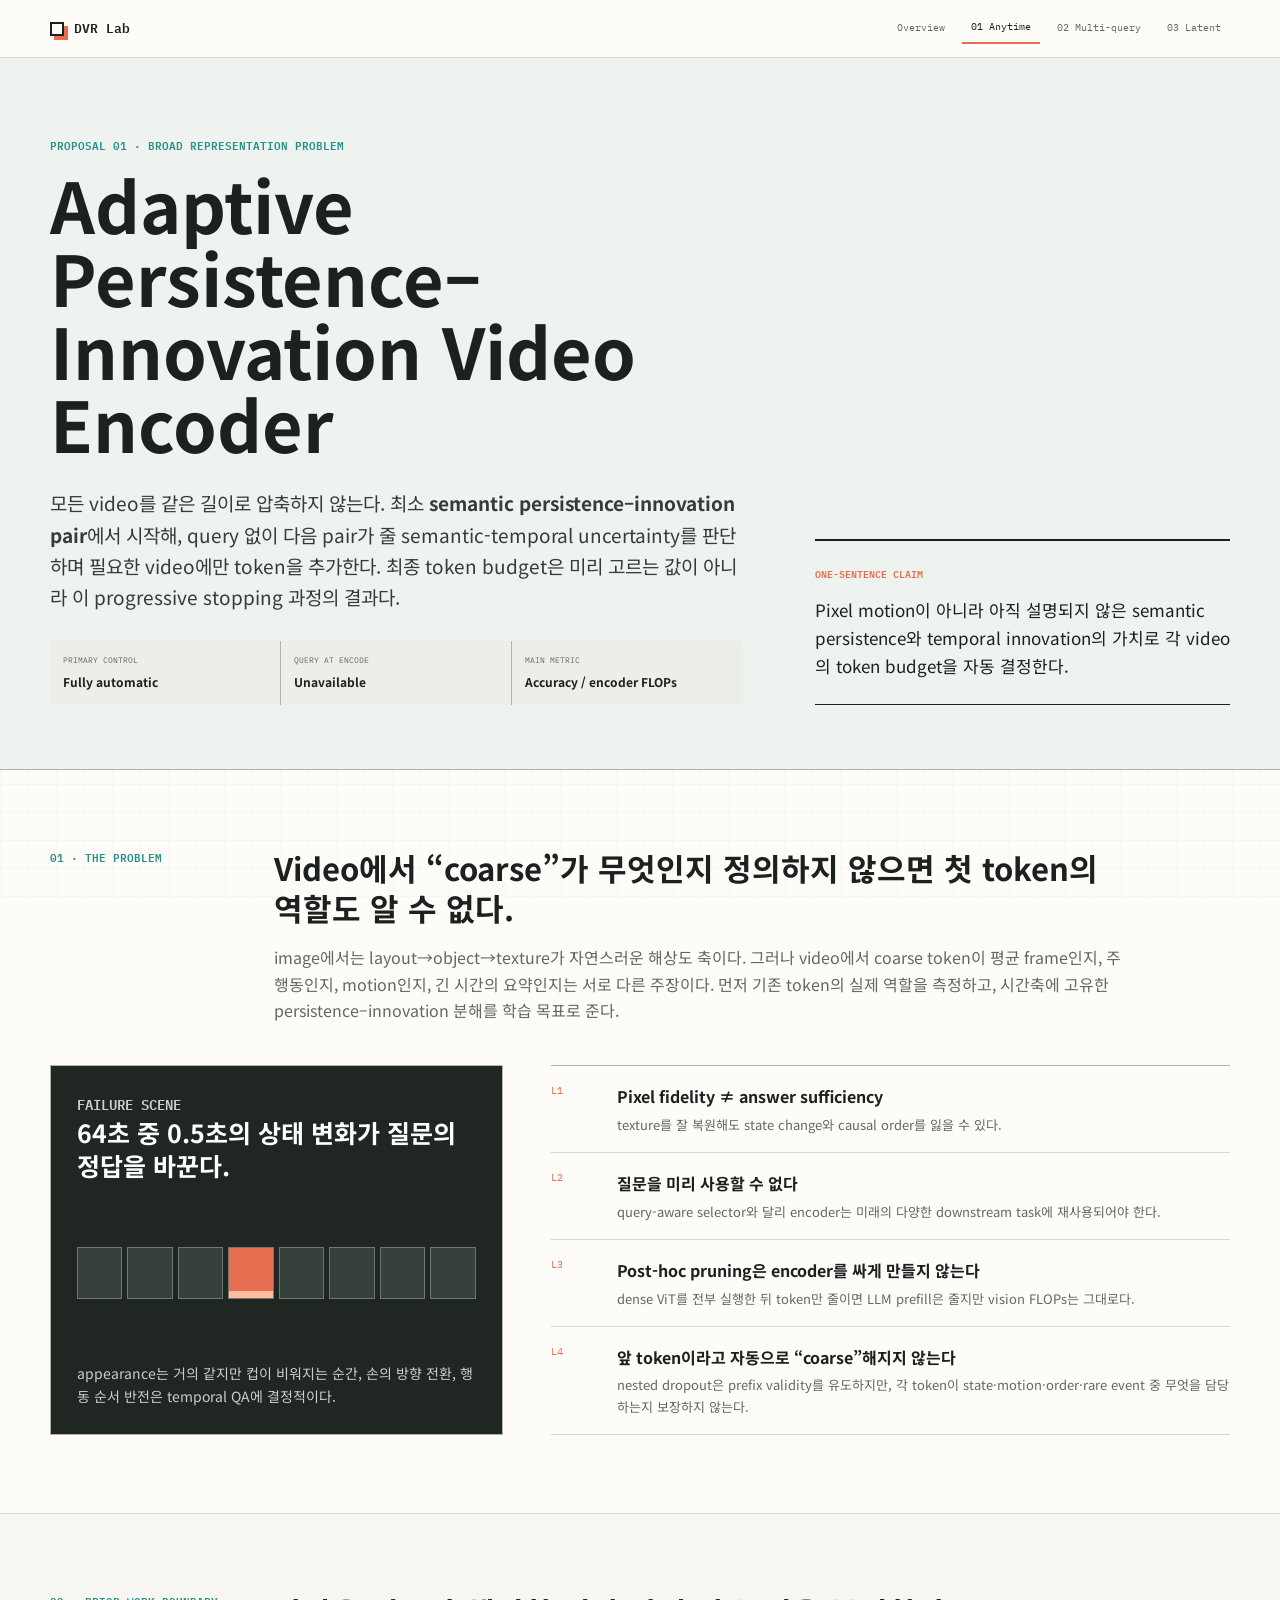
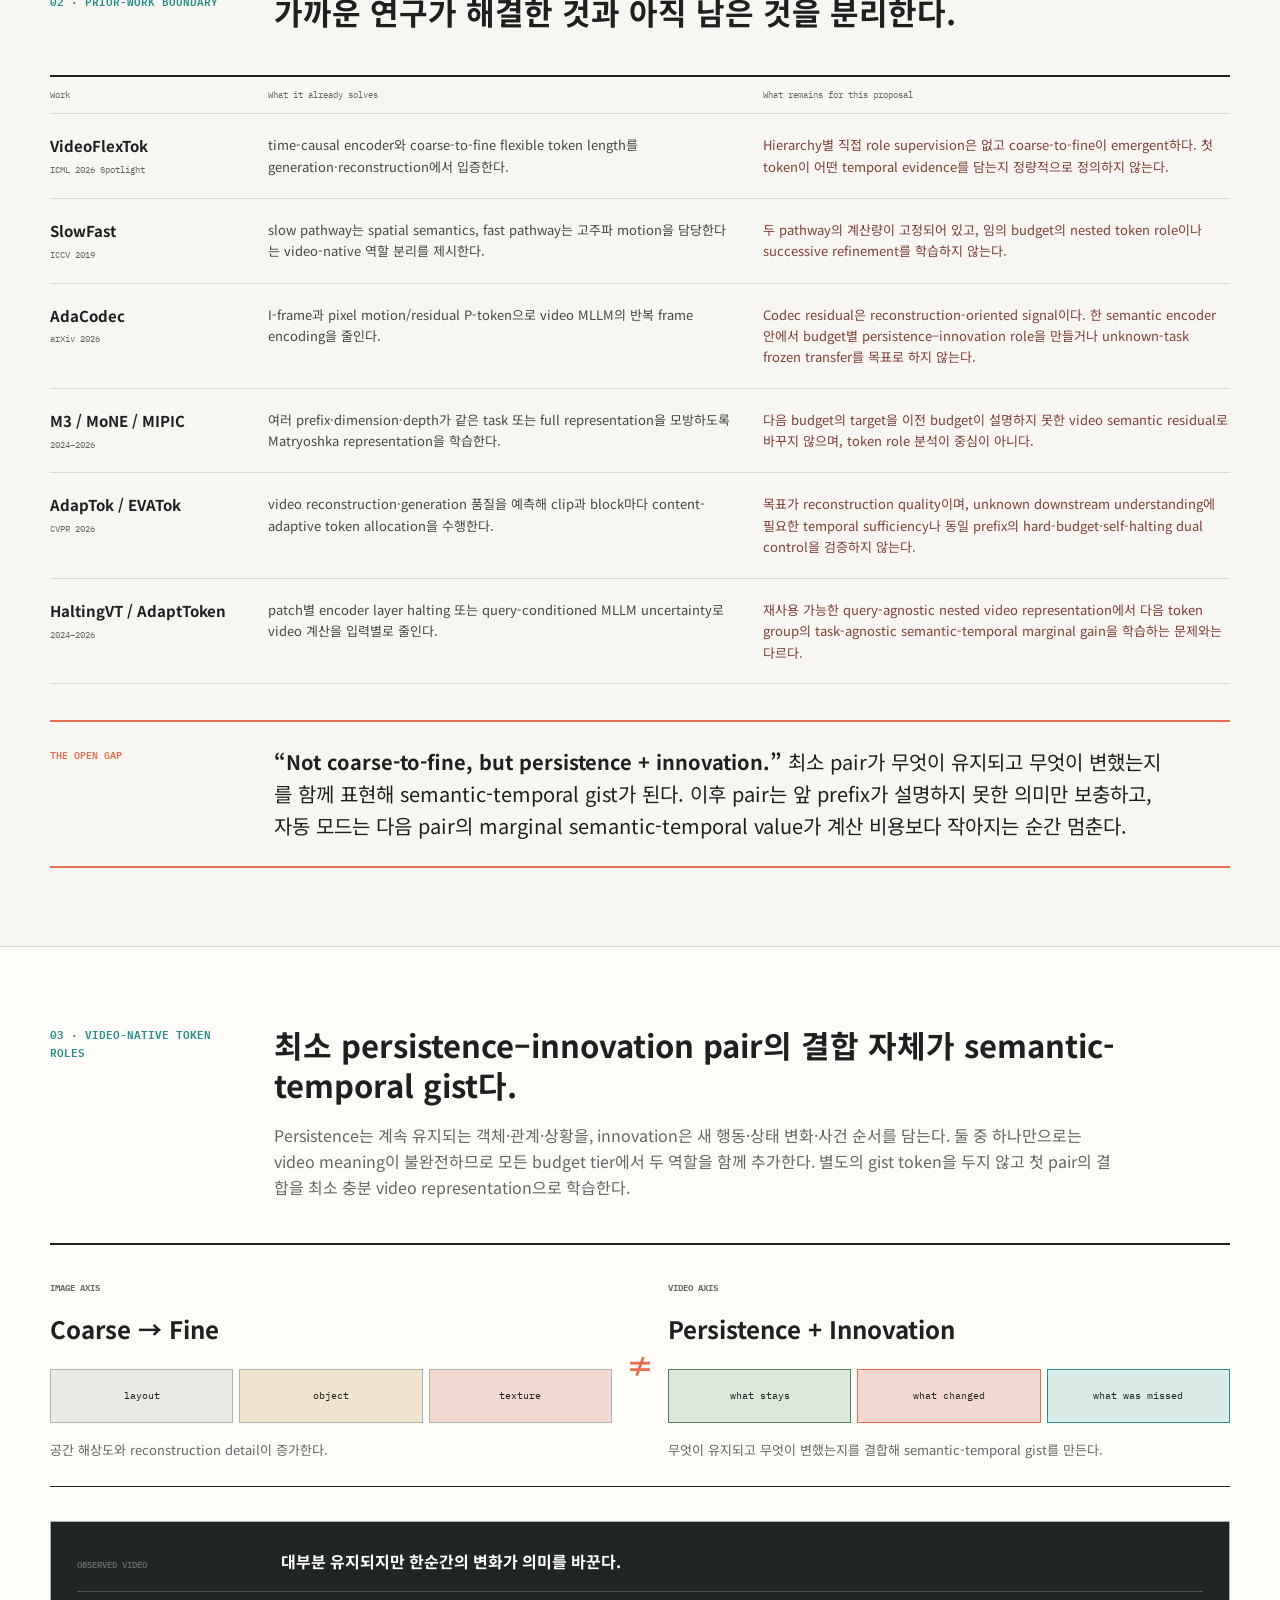
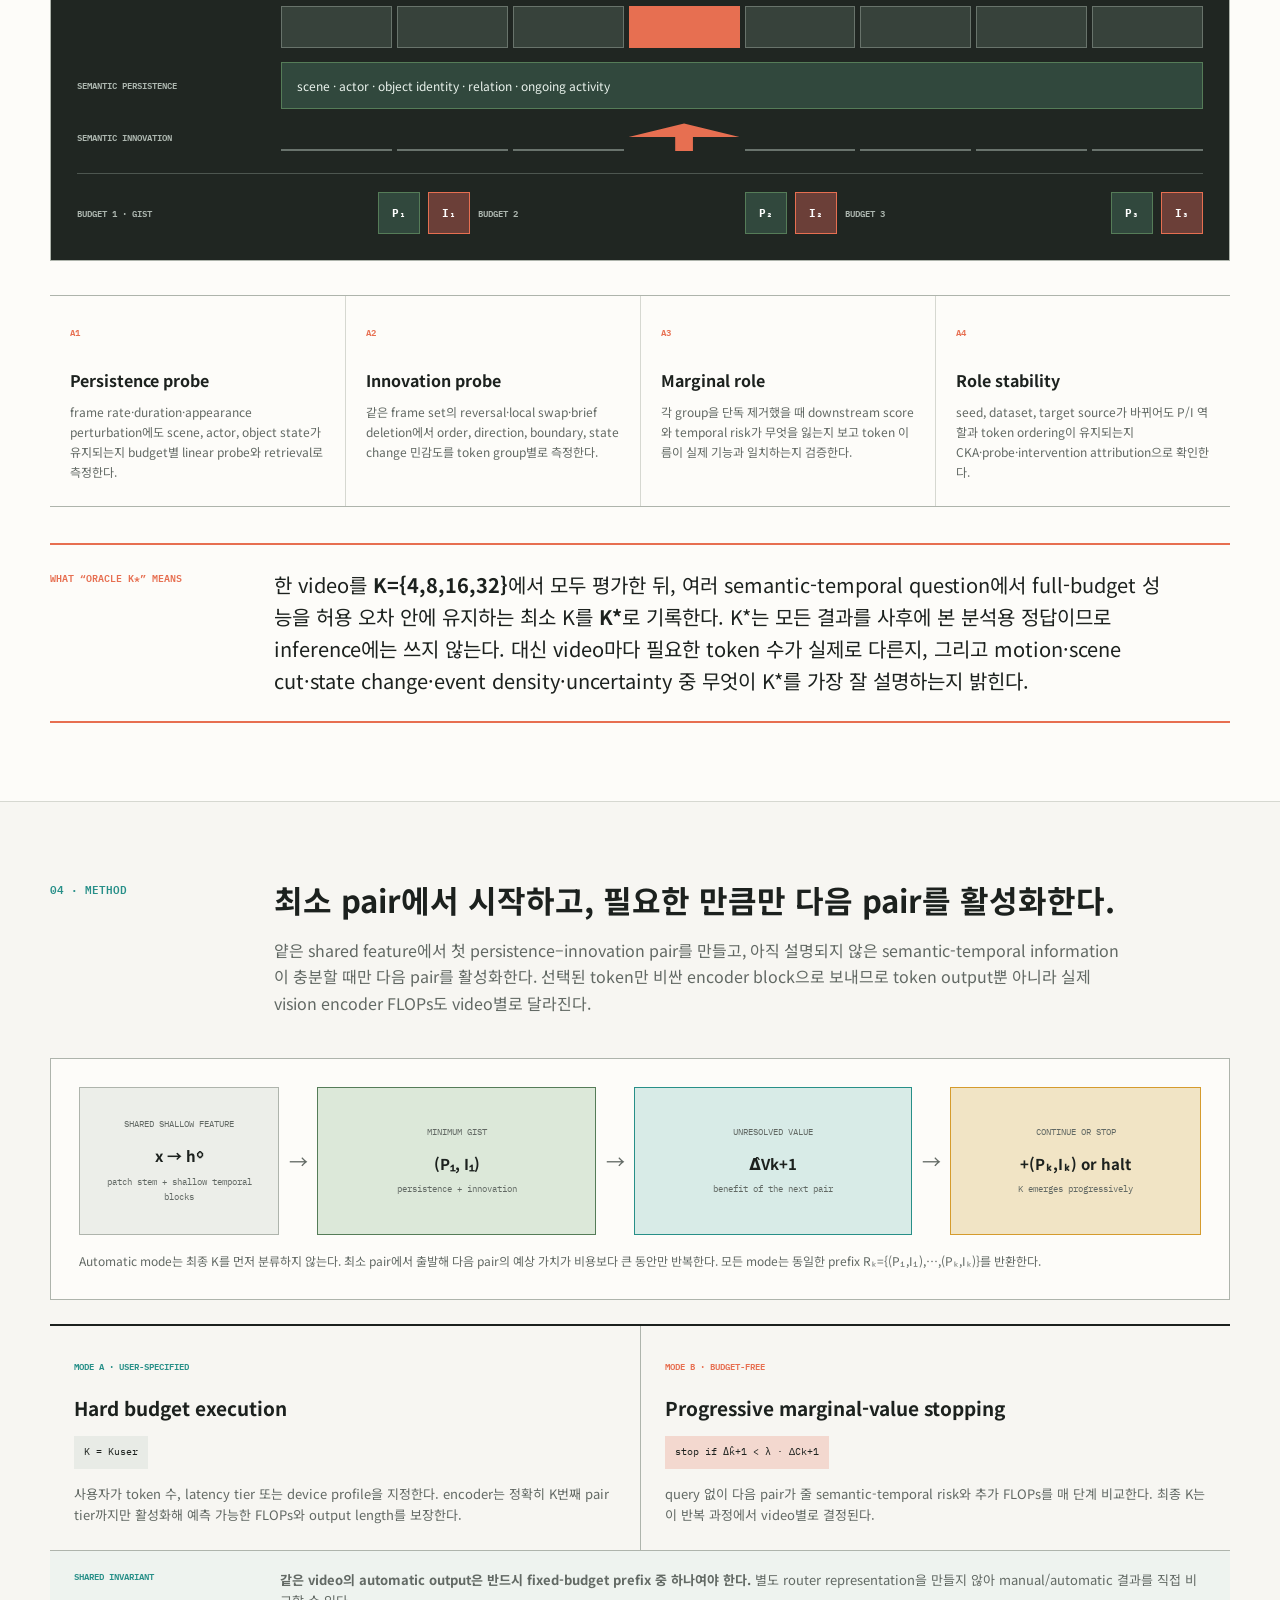
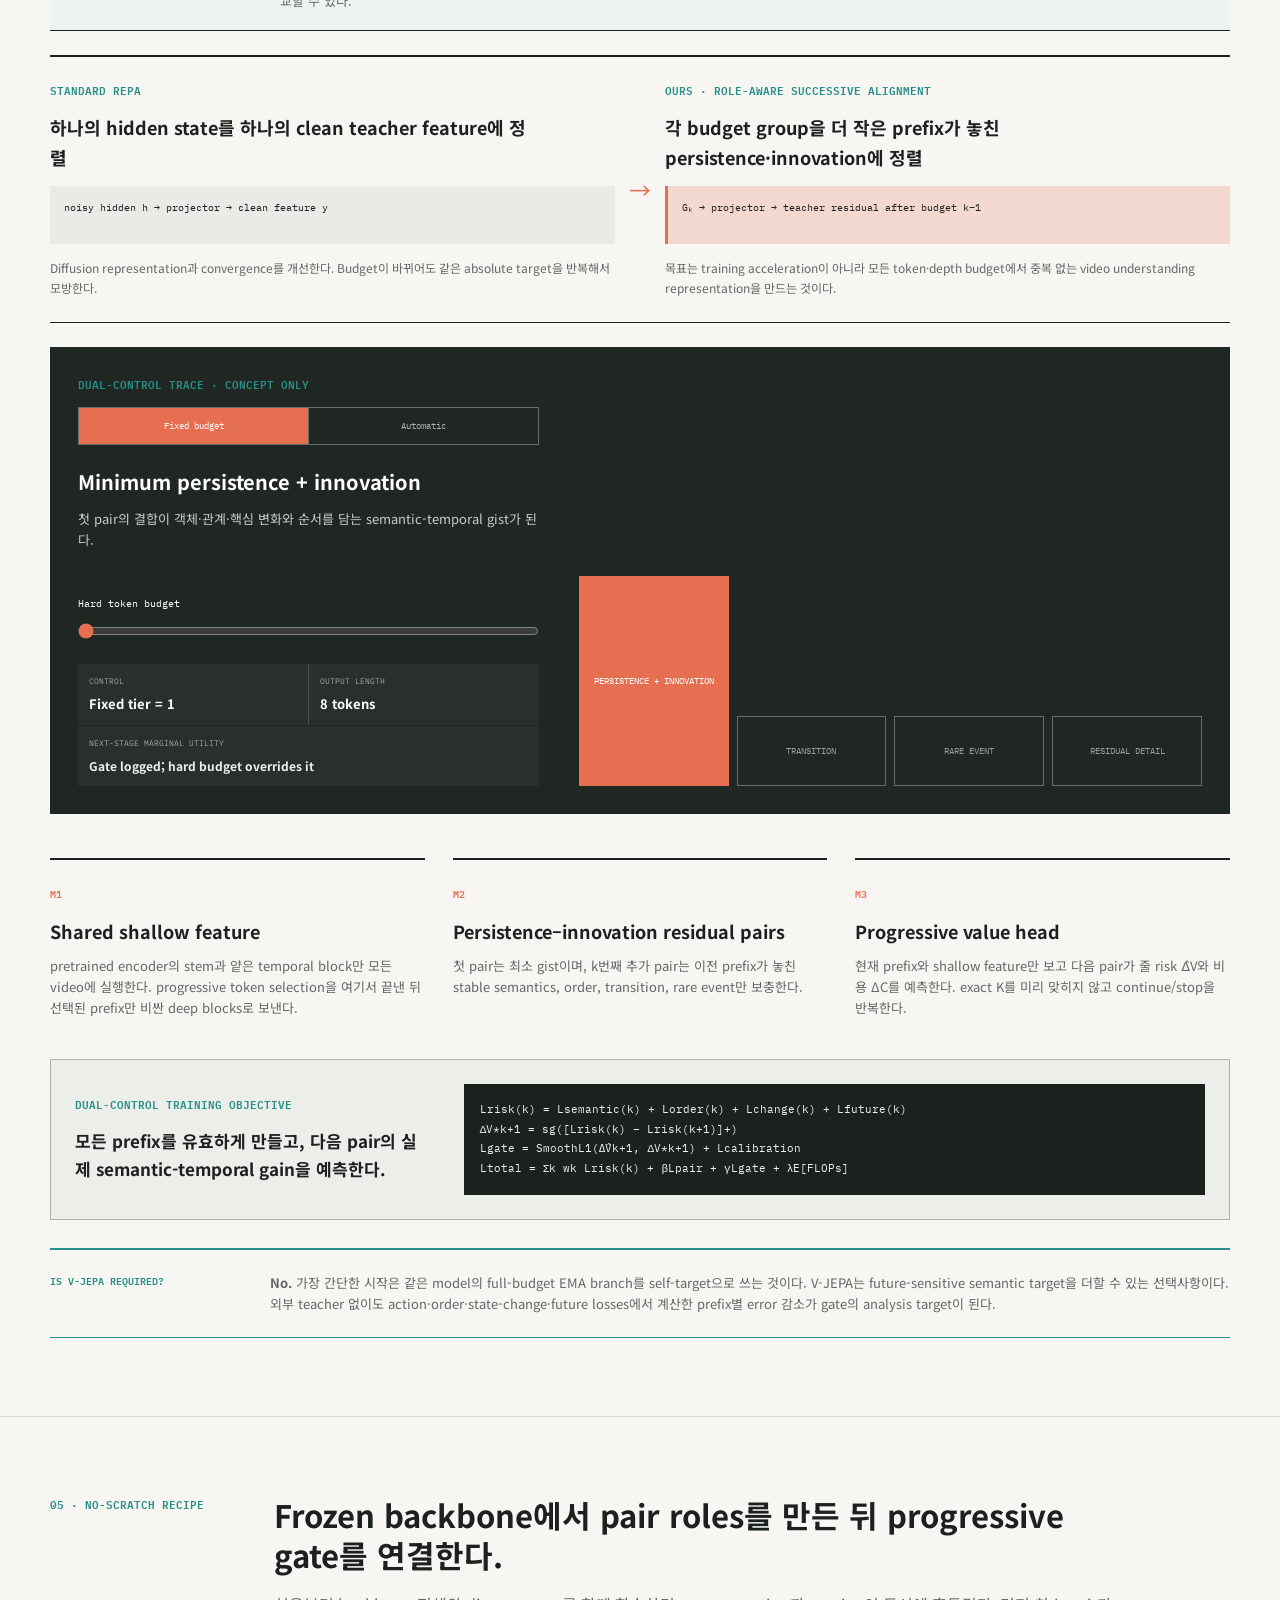
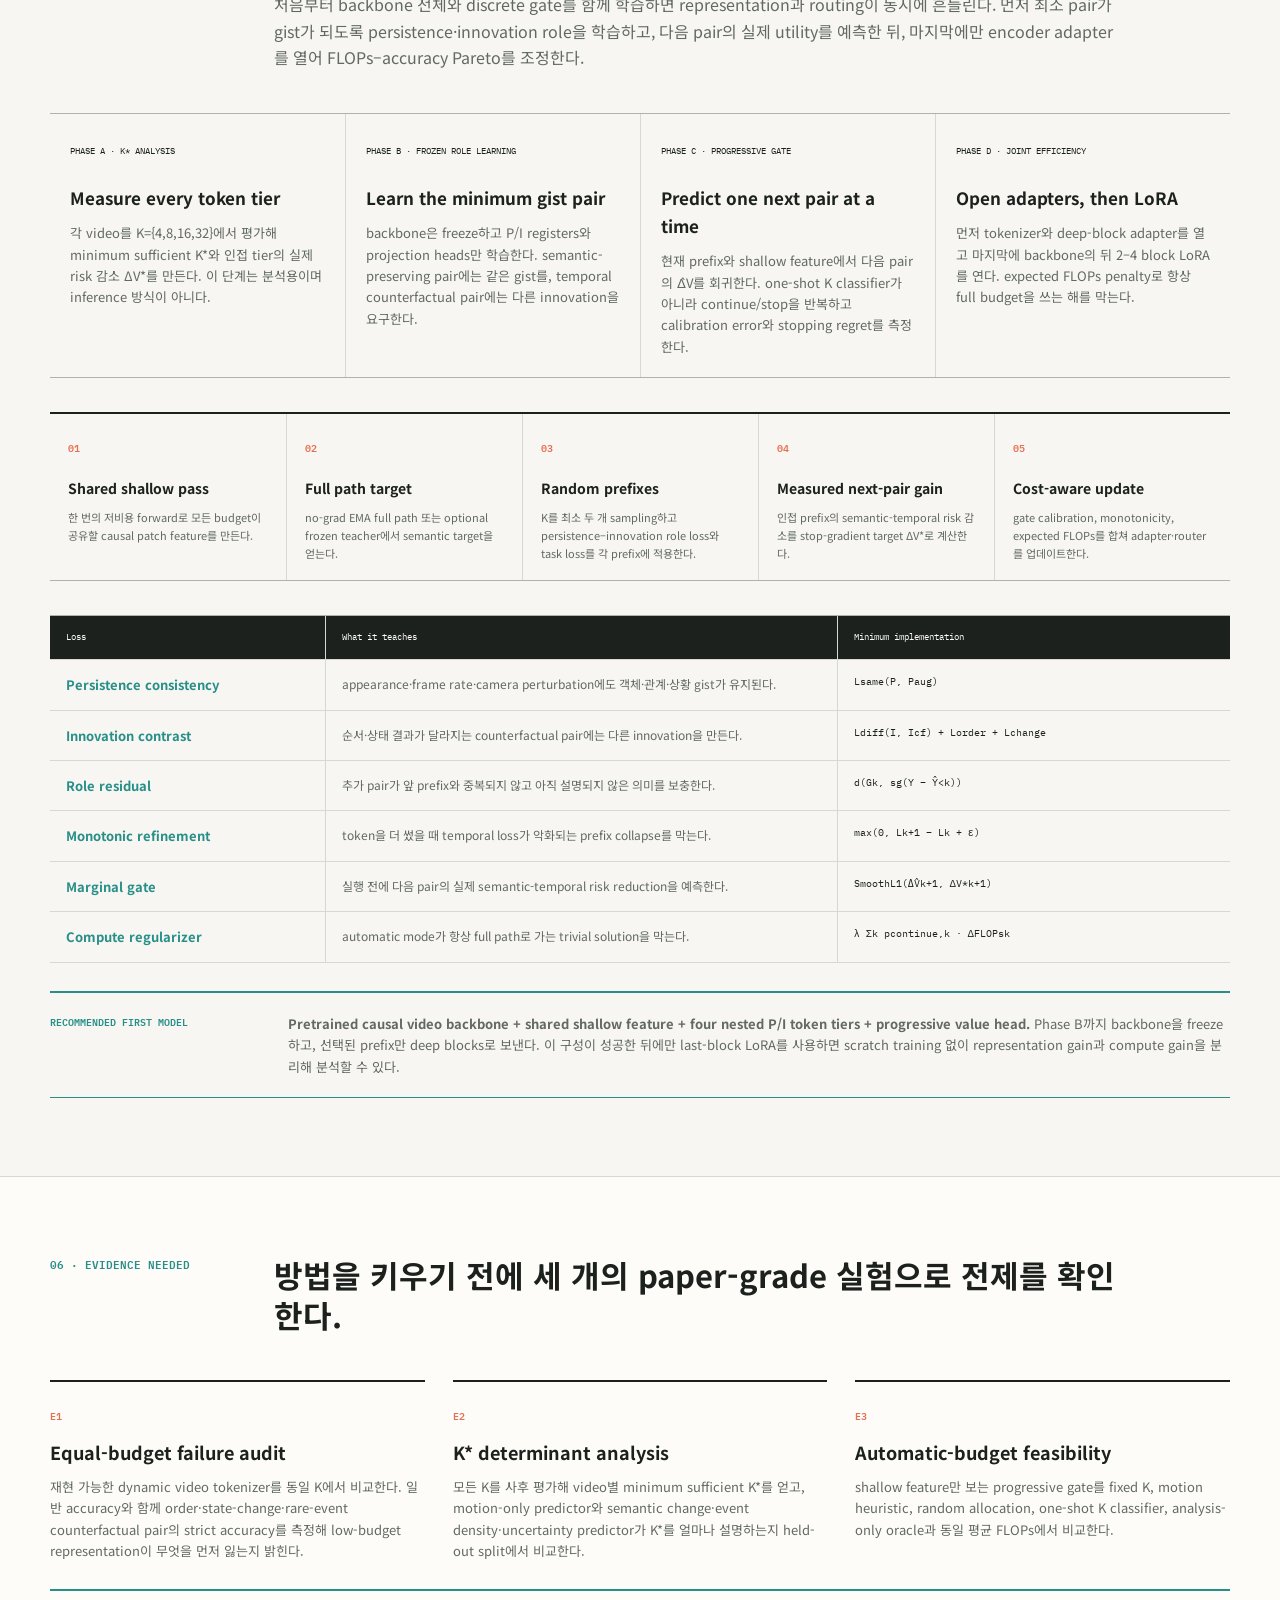
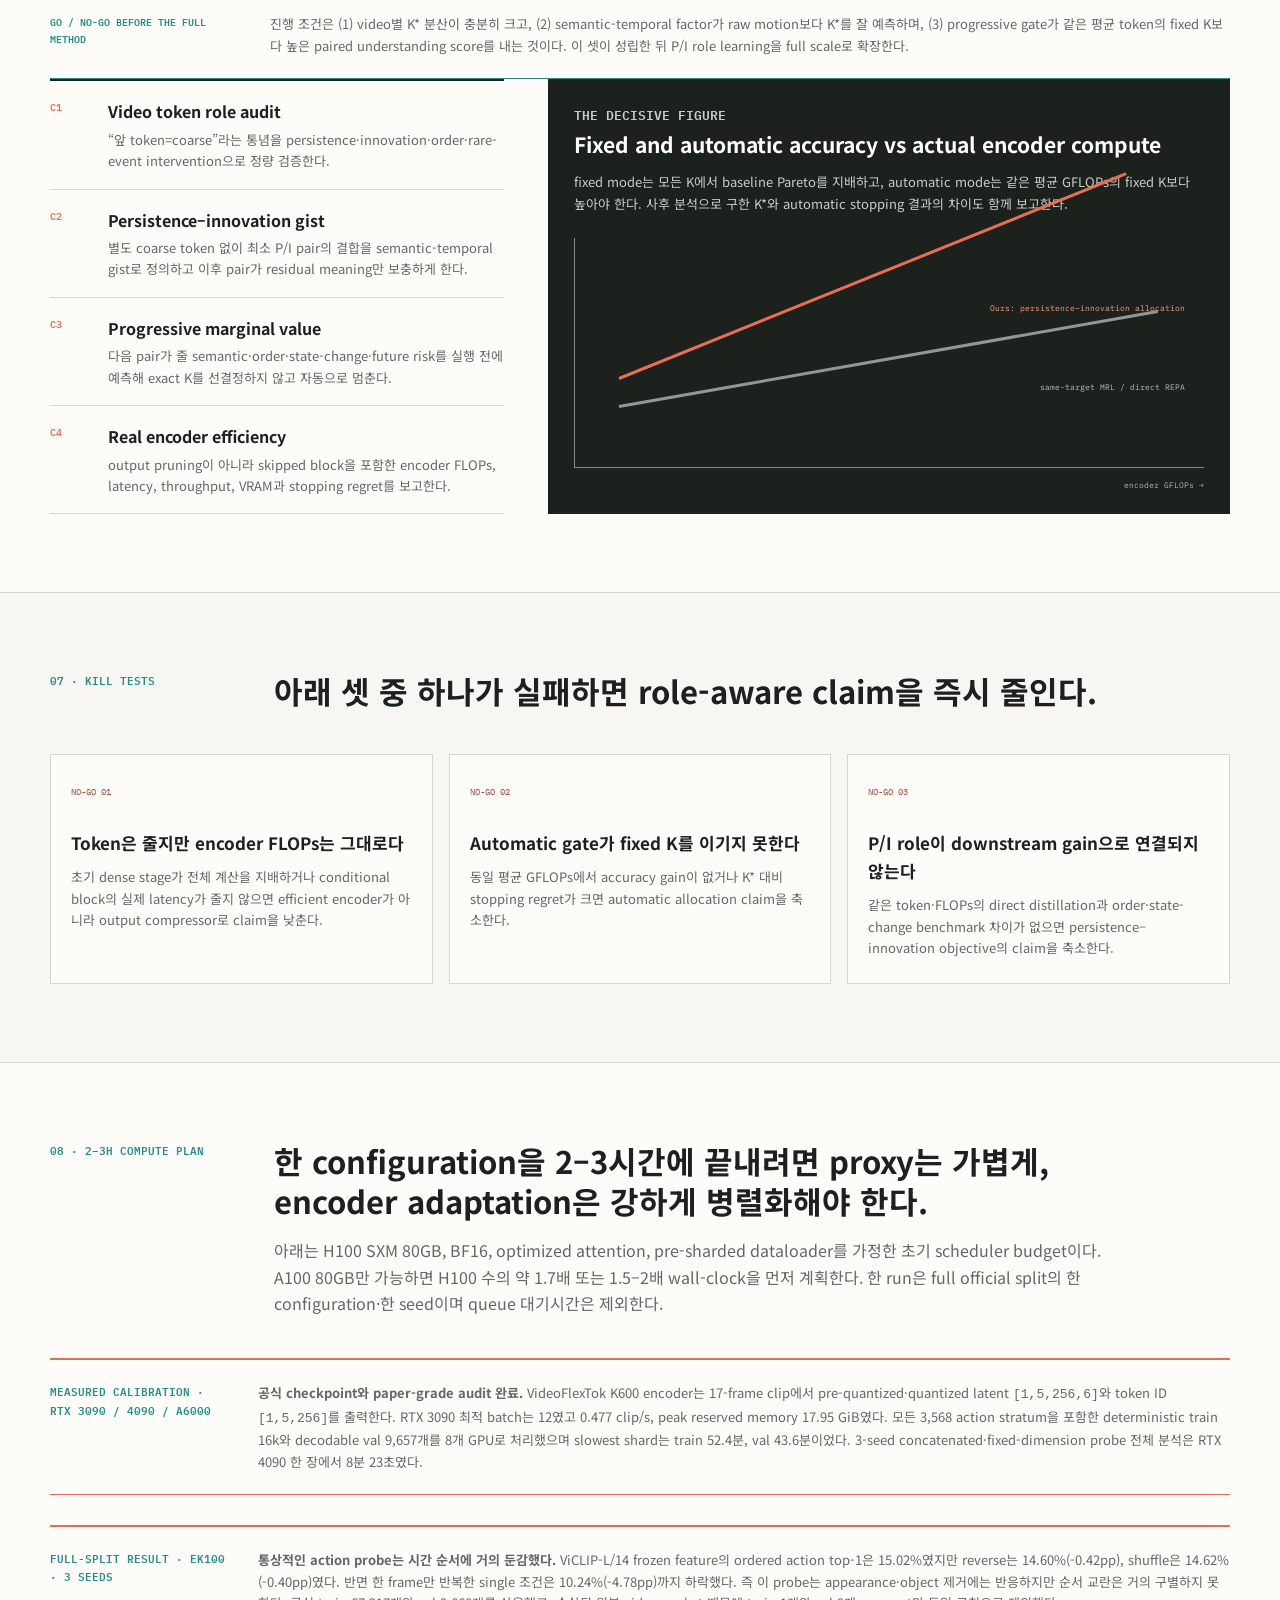
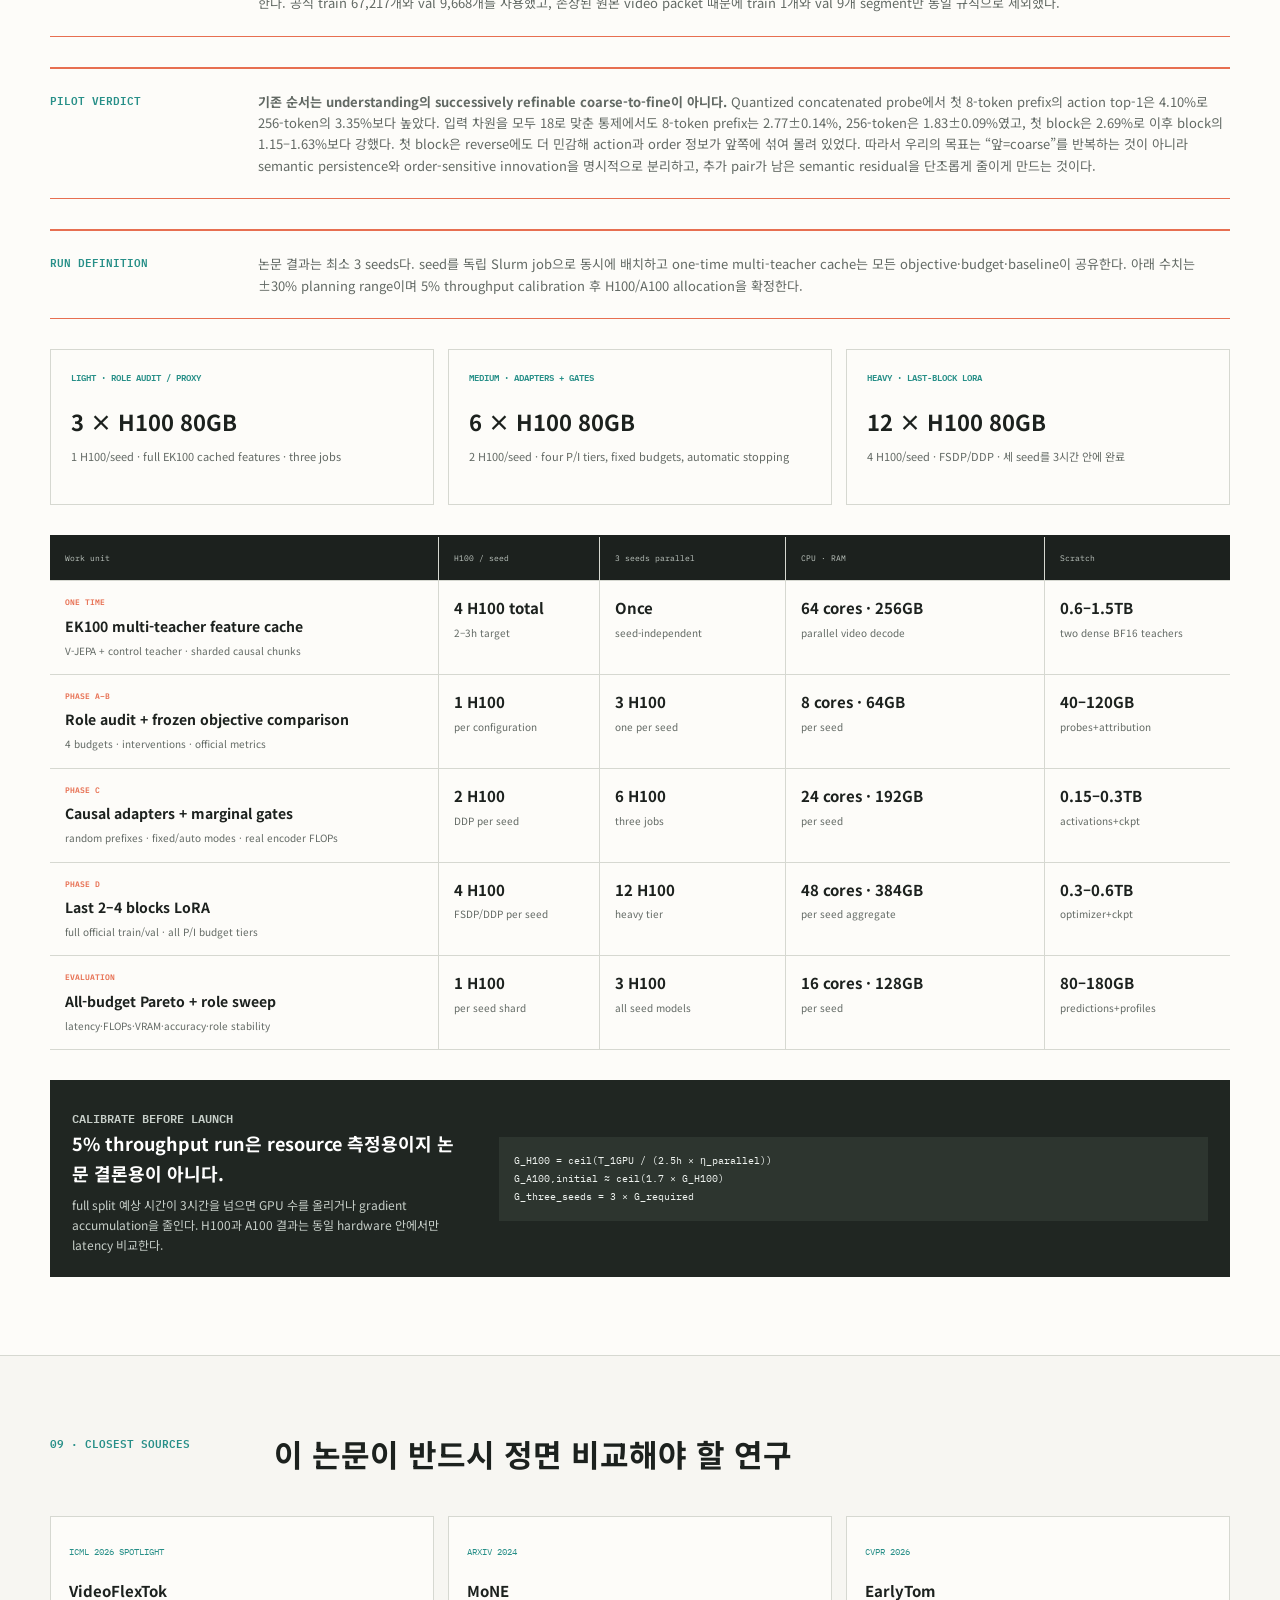
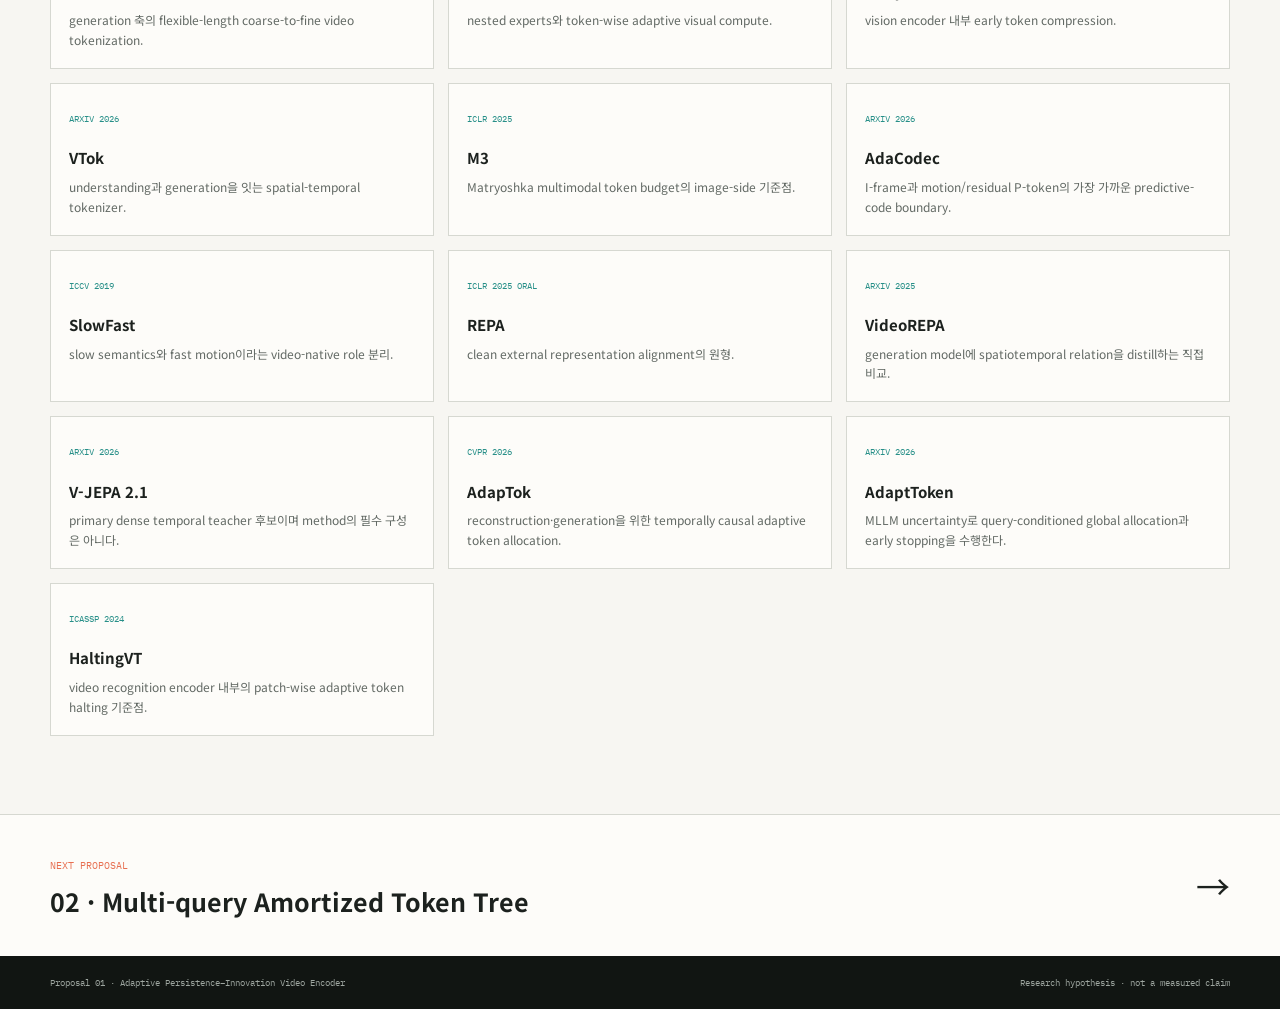
==== commit 08be0488: "Update Proposal 1 adaptive budget method" ====
--- a/1-proposal/index.html
+++ b/1-proposal/index.html
@@ -3,8 +3,8 @@
   <head>
     <meta charset="UTF-8" />
     <meta name="viewport" content="width=device-width, initial-scale=1.0" />
-    <meta name="description" content="Dual-Control State–Innovation Video Encoder 상세 연구 제안" />
-    <title>01 · Dual-Control Efficient Video Encoder</title>
+    <meta name="description" content="Adaptive Persistence–Innovation Video Encoder 상세 연구 제안" />
+    <title>01 · Adaptive Persistence–Innovation Video Encoder</title>
     <link rel="preconnect" href="https://fonts.googleapis.com" />
     <link rel="preconnect" href="https://fonts.gstatic.com" crossorigin />
     <link href="https://fonts.googleapis.com/css2?family=IBM+Plex+Mono:wght@400;500;600&amp;family=Noto+Sans+KR:wght@400;500;600;700;800&amp;display=swap" rel="stylesheet" />
@@ -28,14 +28,14 @@
         <div class="page-shell proposal-hero-grid">
           <div>
             <p class="proposal-kicker">PROPOSAL 01 · BROAD REPRESENTATION PROBLEM</p>
-            <h1>Dual-Control State–Innovation Video Encoder</h1>
+            <h1>Adaptive Persistence–Innovation Video Encoder</h1>
             <p class="hero-summary">
-              하나의 pretrained video encoder를 <strong>직접 지정한 hard token budget</strong>으로 실행하거나,
-              query 없이 <strong>다음 token의 marginal temporal information</strong>을 판단해 스스로 멈추게 한다.
-              모든 실행은 state와 innovation을 함께 보존하는 동일한 gist-first nested representation을 공유한다.
+              모든 video를 같은 길이로 압축하지 않는다. 최소 <strong>semantic persistence–innovation pair</strong>에서 시작해,
+              query 없이 다음 pair가 줄 semantic-temporal uncertainty를 판단하며 필요한 video에만 token을 추가한다.
+              최종 token budget은 미리 고르는 값이 아니라 이 progressive stopping 과정의 결과다.
             </p>
             <div class="hero-meta">
-              <div><span>CONTROL</span><strong>Fixed or automatic</strong></div>
+              <div><span>PRIMARY CONTROL</span><strong>Fully automatic</strong></div>
               <div><span>QUERY AT ENCODE</span><strong>Unavailable</strong></div>
               <div><span>MAIN METRIC</span><strong>Accuracy / encoder FLOPs</strong></div>
             </div>
@@ -43,8 +43,8 @@
           <div class="hero-claim">
             <span>ONE-SENTENCE CLAIM</span>
             <p>
-              각 추가 stage가 제공할 temporal utility를 예측하면, 사용자는 계산량을 정확히 지정할 수 있고
-              모델은 budget이 없을 때 video별 최소 충분 token·depth에서 멈출 수 있다.
+              Pixel motion이 아니라 아직 설명되지 않은 semantic persistence와 temporal innovation의 가치로
+              각 video의 token budget을 자동 결정한다.
             </p>
           </div>
         </div>
@@ -58,7 +58,7 @@
             <p class="section-explainer">
               image에서는 layout→object→texture가 자연스러운 해상도 축이다. 그러나 video에서 coarse token이
               평균 frame인지, 주행동인지, motion인지, 긴 시간의 요약인지는 서로 다른 주장이다. 먼저 기존 token의
-              실제 역할을 측정하고, 시간축에 고유한 state–innovation 분해를 학습 목표로 준다.
+              실제 역할을 측정하고, 시간축에 고유한 persistence–innovation 분해를 학습 목표로 준다.
             </p>
           </div>
 
@@ -117,7 +117,7 @@
             <div class="boundary-row">
               <h3>AdaCodec<span>arXiv 2026</span></h3>
               <p>I-frame과 pixel motion/residual P-token으로 video MLLM의 반복 frame encoding을 줄인다.</p>
-              <p class="missing">Codec residual은 reconstruction-oriented signal이다. 한 semantic encoder 안에서 budget별 state–innovation role을 만들거나 unknown-task frozen transfer를 목표로 하지 않는다.</p>
+              <p class="missing">Codec residual은 reconstruction-oriented signal이다. 한 semantic encoder 안에서 budget별 persistence–innovation role을 만들거나 unknown-task frozen transfer를 목표로 하지 않는다.</p>
             </div>
             <div class="boundary-row">
               <h3>M3 / MoNE / MIPIC<span>2024–2026</span></h3>
@@ -132,16 +132,16 @@
             <div class="boundary-row">
               <h3>HaltingVT / AdaptToken<span>2024–2026</span></h3>
               <p>patch별 encoder layer halting 또는 query-conditioned MLLM uncertainty로 video 계산을 입력별로 줄인다.</p>
-              <p class="missing">재사용 가능한 query-agnostic nested video state에서 다음 token group의 task-agnostic temporal marginal gain을 학습하는 문제와는 다르다.</p>
+              <p class="missing">재사용 가능한 query-agnostic nested video representation에서 다음 token group의 task-agnostic semantic-temporal marginal gain을 학습하는 문제와는 다르다.</p>
             </div>
           </div>
 
           <div class="gap-statement">
             <span>THE OPEN GAP</span>
             <p>
-              <strong>“Not coarse-to-fine, but persistence ↔ innovation.”</strong> Pixel residual이 아닌 semantic persistence와
-              innovation을 role-paired nested tokens로 만들고, 각 추가 group의 temporal marginal information을 직접 감독한다.
-              같은 prefix를 user-specified hard budget과 query-agnostic automatic stopping에서 모두 쓰는 실제 anytime encoder가 핵심 빈틈이다.
+              <strong>“Not coarse-to-fine, but persistence + innovation.”</strong> 최소 pair가 무엇이 유지되고 무엇이 변했는지를
+              함께 표현해 semantic-temporal gist가 된다. 이후 pair는 앞 prefix가 설명하지 못한 의미만 보충하고,
+              자동 모드는 다음 pair의 marginal semantic-temporal value가 계산 비용보다 작아지는 순간 멈춘다.
             </p>
           </div>
         </div>
@@ -151,10 +151,11 @@
         <div class="page-shell">
           <div class="detail-heading">
             <p class="detail-index">03 · VIDEO-NATIVE TOKEN ROLES</p>
-            <h2>Coarse-to-fine 대신 persistence ↔ innovation을 검증 가능한 대칭 역할로 둔다.</h2>
+            <h2>최소 persistence–innovation pair의 결합 자체가 semantic-temporal gist다.</h2>
             <p class="section-explainer">
-              상태와 변화는 반대 역할이지만 둘 다 작은 budget에서 필요하다. 따라서 state-only prefix 뒤에 motion
-              token을 붙이지 않고, 각 budget tier마다 state와 innovation token을 짝으로 추가한다.
+              Persistence는 계속 유지되는 객체·관계·상황을, innovation은 새 행동·상태 변화·사건 순서를 담는다.
+              둘 중 하나만으로는 video meaning이 불완전하므로 모든 budget tier에서 두 역할을 함께 추가한다.
+              별도의 gist token을 두지 않고 첫 pair의 결합을 최소 충분 video representation으로 학습한다.
             </p>
           </div>
 
@@ -168,29 +169,39 @@
             <div class="axis-switch" aria-hidden="true">≠</div>
             <div class="role-axis video-axis">
               <span>VIDEO AXIS</span>
-              <h3>Persistence ↔ Innovation</h3>
+              <h3>Persistence + Innovation</h3>
               <div class="axis-steps"><i>what stays</i><i>what changed</i><i>what was missed</i></div>
-              <p>semantic state와 temporal change를 모든 budget에서 함께 보존한다.</p>
+              <p>무엇이 유지되고 무엇이 변했는지를 결합해 semantic-temporal gist를 만든다.</p>
             </div>
           </div>
 
           <div class="temporal-role-figure" aria-label="시간에 따른 persistent state와 innovation spike, role-paired token 순서">
             <div class="role-figure-label"><span>OBSERVED VIDEO</span><strong>대부분 유지되지만 한순간의 변화가 의미를 바꾼다.</strong></div>
             <div class="role-frame-strip" aria-hidden="true"><i></i><i></i><i></i><i class="event"></i><i></i><i></i><i></i><i></i></div>
-            <div class="role-band state-band"><span>PERSISTENT STATE</span><div>scene · actor · object identity · ongoing activity</div></div>
+            <div class="role-band state-band"><span>SEMANTIC PERSISTENCE</span><div>scene · actor · object identity · relation · ongoing activity</div></div>
             <div class="role-band innovation-band"><span>SEMANTIC INNOVATION</span><div><i></i><i></i><i></i><i class="spike"></i><i></i><i></i><i></i><i></i></div></div>
             <div class="role-token-sequence">
-              <span>BUDGET 1</span><b class="state-token">S₁</b><b class="innovation-token">I₁</b>
-              <span>BUDGET 2</span><b class="state-token">S₂</b><b class="innovation-token">I₂</b>
-              <span>BUDGET 3</span><b class="state-token">S₃</b><b class="innovation-token">I₃</b>
+              <span>BUDGET 1 · GIST</span><b class="state-token">P₁</b><b class="innovation-token">I₁</b>
+              <span>BUDGET 2</span><b class="state-token">P₂</b><b class="innovation-token">I₂</b>
+              <span>BUDGET 3</span><b class="state-token">P₃</b><b class="innovation-token">I₃</b>
             </div>
           </div>
 
           <div class="role-audit-grid">
             <div><span>A1</span><h3>Persistence probe</h3><p>frame rate·duration·appearance perturbation에도 scene, actor, object state가 유지되는지 budget별 linear probe와 retrieval로 측정한다.</p></div>
             <div><span>A2</span><h3>Innovation probe</h3><p>같은 frame set의 reversal·local swap·brief deletion에서 order, direction, boundary, state change 민감도를 token group별로 측정한다.</p></div>
-            <div><span>A3</span><h3>Marginal role</h3><p>각 group을 단독 제거했을 때 teacher residual과 downstream score가 무엇을 잃는지 보고 token 이름이 실제 기능과 일치하는지 검증한다.</p></div>
-            <div><span>A4</span><h3>Role stability</h3><p>seed, dataset, teacher가 바뀌어도 S/I 역할과 token ordering이 유지되는지 CKA·probe·intervention attribution으로 확인한다.</p></div>
+            <div><span>A3</span><h3>Marginal role</h3><p>각 group을 단독 제거했을 때 downstream score와 temporal risk가 무엇을 잃는지 보고 token 이름이 실제 기능과 일치하는지 검증한다.</p></div>
+            <div><span>A4</span><h3>Role stability</h3><p>seed, dataset, target source가 바뀌어도 P/I 역할과 token ordering이 유지되는지 CKA·probe·intervention attribution으로 확인한다.</p></div>
+          </div>
+
+          <div class="gap-statement">
+            <span>WHAT “ORACLE K*” MEANS</span>
+            <p>
+              한 video를 <strong>K={4,8,16,32}</strong>에서 모두 평가한 뒤, 여러 semantic-temporal question에서
+              full-budget 성능을 허용 오차 안에 유지하는 최소 K를 <strong>K*</strong>로 기록한다. K*는 모든 결과를
+              사후에 본 분석용 정답이므로 inference에는 쓰지 않는다. 대신 video마다 필요한 token 수가 실제로 다른지,
+              그리고 motion·scene cut·state change·event density·uncertainty 중 무엇이 K*를 가장 잘 설명하는지 밝힌다.
+            </p>
           </div>
         </div>
       </section>
@@ -199,25 +210,25 @@
         <div class="page-shell">
           <div class="detail-heading">
             <p class="detail-index">04 · METHOD</p>
-            <h2>One nested encoder supports a hard budget and learned temporal stopping.</h2>
+            <h2>최소 pair에서 시작하고, 필요한 만큼만 다음 pair를 활성화한다.</h2>
             <p class="section-explainer">
-              pretrained causal encoder를 stage로 나누고 첫 stage에서 temporal gist를 만든다. 다음 stage는 앞 prefix가
-              놓친 state·innovation residual과 실제 utility가 충분할 때만 실행한다. 따라서 output token뿐 아니라
-              deeper encoder block의 FLOPs도 video별로 달라진다.
+              얕은 shared feature에서 첫 persistence–innovation pair를 만들고, 아직 설명되지 않은 semantic-temporal
+              information이 충분할 때만 다음 pair를 활성화한다. 선택된 token만 비싼 encoder block으로 보내므로
+              token output뿐 아니라 실제 vision encoder FLOPs도 video별로 달라진다.
             </p>
           </div>
 
           <div class="method-canvas">
             <div class="method-flow" aria-label="Dual-control progressive video encoder 처리 흐름">
-              <div class="method-node"><span>SHARED EARLY STAGE</span><strong>x≤t → h⁰</strong><small>patch stem + early blocks</small></div>
+              <div class="method-node"><span>SHARED SHALLOW FEATURE</span><strong>x → h⁰</strong><small>patch stem + shallow temporal blocks</small></div>
               <div class="flow-arrow" aria-hidden="true">→</div>
-              <div class="method-node gist"><span>MINIMUM EXIT</span><strong>(S₁, I₁)</strong><small>temporal gist prefix</small></div>
+              <div class="method-node gist"><span>MINIMUM GIST</span><strong>(P₁, I₁)</strong><small>persistence + innovation</small></div>
               <div class="flow-arrow" aria-hidden="true">→</div>
-              <div class="method-node event"><span>DUAL CONTROL</span><strong>Kuser or Δ̂k</strong><small>hard cap / learned continue</small></div>
+              <div class="method-node event"><span>UNRESOLVED VALUE</span><strong>Δ̂Vk+1</strong><small>benefit of the next pair</small></div>
               <div class="flow-arrow" aria-hidden="true">→</div>
-              <div class="method-node detail"><span>CONDITIONAL STAGE</span><strong>Block k + (Sₖ,Iₖ)</strong><small>execute only when needed</small></div>
-            </div>
-            <p class="method-caption">낮은 budget에서는 뒤 stage와 residual token group을 실제로 실행하지 않는다. 모든 mode는 동일한 prefix Rₖ={(S₁,I₁),…,(Sₖ,Iₖ)}를 반환하므로 representation은 control 방식과 무관하다.</p>
+              <div class="method-node detail"><span>CONTINUE OR STOP</span><strong>+(Pₖ,Iₖ) or halt</strong><small>K emerges progressively</small></div>
+            </div>
+            <p class="method-caption">Automatic mode는 최종 K를 먼저 분류하지 않는다. 최소 pair에서 출발해 다음 pair의 예상 가치가 비용보다 큰 동안만 반복한다. 모든 mode는 동일한 prefix Rₖ={(P₁,I₁),…,(Pₖ,Iₖ)}를 반환한다.</p>
           </div>
 
           <div class="execution-mode-grid" aria-label="두 encoder 실행 모드">
@@ -225,13 +236,13 @@
               <span>MODE A · USER-SPECIFIED</span>
               <h3>Hard budget execution</h3>
               <code>K = Kuser</code>
-              <p>사용자가 token 수, latency tier 또는 device profile을 지정한다. encoder는 정확히 K번째 exit까지만 실행해 예측 가능한 FLOPs와 output length를 보장한다.</p>
+              <p>사용자가 token 수, latency tier 또는 device profile을 지정한다. encoder는 정확히 K번째 pair tier까지만 활성화해 예측 가능한 FLOPs와 output length를 보장한다.</p>
             </div>
             <div class="execution-mode automatic">
               <span>MODE B · BUDGET-FREE</span>
-              <h3>Marginal information stopping</h3>
+              <h3>Progressive marginal-value stopping</h3>
               <code>stop if Δ̂k+1 &lt; λ · ΔCk+1</code>
-              <p>query 없이 다음 stage가 줄 temporal error와 추가 FLOPs를 비교한다. validation에서 calibration한 λ로 각 video의 최소 충분 prefix를 선택한다.</p>
+              <p>query 없이 다음 pair가 줄 semantic-temporal risk와 추가 FLOPs를 매 단계 비교한다. 최종 K는 이 반복 과정에서 video별로 결정된다.</p>
             </div>
             <div class="execution-shared">
               <span>SHARED INVARIANT</span>
@@ -239,7 +250,7 @@
             </div>
           </div>
 
-          <div class="alignment-compare" aria-label="기존 REPA와 State Innovation Alignment 비교">
+          <div class="alignment-compare" aria-label="기존 REPA와 Persistence Innovation Alignment 비교">
             <div class="alignment-side standard">
               <p class="mini-label">STANDARD REPA</p>
               <h3>하나의 hidden state를 하나의 clean teacher feature에 정렬</h3>
@@ -249,7 +260,7 @@
             <div class="alignment-divider" aria-hidden="true">→</div>
             <div class="alignment-side proposed">
               <p class="mini-label">OURS · ROLE-AWARE SUCCESSIVE ALIGNMENT</p>
-              <h3>각 budget group을 더 작은 prefix가 놓친 state·innovation에 정렬</h3>
+              <h3>각 budget group을 더 작은 prefix가 놓친 persistence·innovation에 정렬</h3>
               <div class="alignment-equation">Gₖ → projector → teacher residual after budget k−1</div>
               <p>목표는 training acceleration이 아니라 모든 token·depth budget에서 중복 없는 video understanding representation을 만드는 것이다.</p>
             </div>
@@ -262,7 +273,7 @@
                 <button type="button" class="is-active" data-budget-mode="fixed" aria-pressed="true">Fixed budget</button>
                 <button type="button" data-budget-mode="automatic" aria-pressed="false">Automatic</button>
               </div>
-              <h3 data-demo-label>Core state + innovation</h3>
+              <h3 data-demo-label>Minimum persistence + innovation</h3>
               <p data-demo-description></p>
               <div data-budget-control>
                 <label for="anytime-budget">Hard token budget</label>
@@ -278,7 +289,7 @@
               </div>
             </div>
             <div class="demo-stage-track" aria-hidden="true">
-              <div class="demo-stage">STATE + CHANGE</div>
+              <div class="demo-stage">PERSISTENCE + INNOVATION</div>
               <div class="demo-stage">TRANSITION</div>
               <div class="demo-stage">RARE EVENT</div>
               <div class="demo-stage">RESIDUAL DETAIL</div>
@@ -286,19 +297,19 @@
           </div>
 
           <div class="module-grid">
-            <div class="module-item"><span>M1</span><h3>Stage-partitioned pretrained encoder</h3><p>초기 block은 모든 video가 공유하고, 각 exit 뒤에는 active patch를 nested하게 줄인다. 낮은 budget은 뒤 attention block을 건너뛰므로 vision FLOPs가 실제로 감소한다.</p></div>
-            <div class="module-item"><span>M2</span><h3>Role-paired residual tokens</h3><p>각 tier가 state register와 innovation register를 함께 추가한다. k번째 pair는 이전 prefix가 놓친 persistent state, order, transition, rare event만 보충한다.</p></div>
-            <div class="module-item"><span>M3</span><h3>Marginal utility head</h3><p>현재 prefix와 early features만 보고 다음 stage가 줄 temporal loss Δ̂와 비용 ΔC를 예측한다. fixed mode는 이 결정을 무시하고, automatic mode만 calibrated stopping을 사용한다.</p></div>
+            <div class="module-item"><span>M1</span><h3>Shared shallow feature</h3><p>pretrained encoder의 stem과 얕은 temporal block만 모든 video에 실행한다. progressive token selection을 여기서 끝낸 뒤 선택된 prefix만 비싼 deep blocks로 보낸다.</p></div>
+            <div class="module-item"><span>M2</span><h3>Persistence–innovation residual pairs</h3><p>첫 pair는 최소 gist이며, k번째 추가 pair는 이전 prefix가 놓친 stable semantics, order, transition, rare event만 보충한다.</p></div>
+            <div class="module-item"><span>M3</span><h3>Progressive value head</h3><p>현재 prefix와 shallow feature만 보고 다음 pair가 줄 risk Δ̂V와 비용 ΔC를 예측한다. exact K를 미리 맞히지 않고 continue/stop을 반복한다.</p></div>
           </div>
 
           <div class="objective-strip">
-            <div><p class="mini-label">DUAL-CONTROL TRAINING OBJECTIVE</p><h3>모든 prefix를 유효하게 만들고, 다음 stage의 실제 temporal gain을 예측한다.</h3></div>
-            <code>Ltemp(k) = Lstate(k) + Lorder(k) + Lfuture(k)<br />Δ*k+1 = sg([Ltemp(k) − Ltemp(k+1)]+)<br />Lgate = SmoothL1(Δ̂k+1, Δ*k+1) + Lcalibration<br />Ltotal = Σk wk Ltemp(k) + βLmonotonic + γLgate + λE[FLOPs]</code>
+            <div><p class="mini-label">DUAL-CONTROL TRAINING OBJECTIVE</p><h3>모든 prefix를 유효하게 만들고, 다음 pair의 실제 semantic-temporal gain을 예측한다.</h3></div>
+            <code>Lrisk(k) = Lsemantic(k) + Lorder(k) + Lchange(k) + Lfuture(k)<br />ΔV*k+1 = sg([Lrisk(k) − Lrisk(k+1)]+)<br />Lgate = SmoothL1(Δ̂Vk+1, ΔV*k+1) + Lcalibration<br />Ltotal = Σk wk Lrisk(k) + βLpair + γLgate + λE[FLOPs]</code>
           </div>
 
           <div class="teacher-note">
             <span>IS V-JEPA REQUIRED?</span>
-            <p><strong>No.</strong> 가장 간단한 시작은 full-budget EMA branch를 self-teacher로 쓰는 것이다. V-JEPA는 future-sensitive semantic target을 더할 수 있는 선택사항이다. 외부 teacher 없이도 action·order·future losses에서 계산한 prefix별 error 감소가 gate의 oracle marginal gain이 된다.</p>
+            <p><strong>No.</strong> 가장 간단한 시작은 같은 model의 full-budget EMA branch를 self-target으로 쓰는 것이다. V-JEPA는 future-sensitive semantic target을 더할 수 있는 선택사항이다. 외부 teacher 없이도 action·order·state-change·future losses에서 계산한 prefix별 error 감소가 gate의 analysis target이 된다.</p>
           </div>
         </div>
       </section>
@@ -307,36 +318,37 @@
         <div class="page-shell">
           <div class="detail-heading">
             <p class="detail-index">05 · NO-SCRATCH RECIPE</p>
-            <h2>Frozen exits에서 시작해 calibrated adaptive compute로 단계적으로 학습한다.</h2>
-            <p class="section-explainer">처음부터 backbone 전체와 discrete gate를 함께 학습하면 representation과 routing이 동시에 흔들린다. 먼저 각 prefix의 temporal utility를 만들고, 그 utility를 예측하는 gate를 학습한 뒤, 마지막에만 encoder adapter를 열어 실제 FLOPs–accuracy Pareto를 조정한다.</p>
+            <h2>Frozen backbone에서 pair roles를 만든 뒤 progressive gate를 연결한다.</h2>
+            <p class="section-explainer">처음부터 backbone 전체와 discrete gate를 함께 학습하면 representation과 routing이 동시에 흔들린다. 먼저 최소 pair가 gist가 되도록 persistence·innovation role을 학습하고, 다음 pair의 실제 utility를 예측한 뒤, 마지막에만 encoder adapter를 열어 FLOPs–accuracy Pareto를 조정한다.</p>
           </div>
           <div class="training-lanes">
-            <div class="training-lane"><span>PHASE A · ORACLE CURVES</span><h3>Measure every exit</h3><p>pretrained backbone을 stage로 나누고 모든 prefix에서 action, order, future prediction loss를 측정한다. 이 값이 video별 실제 marginal gain Δ*와 oracle minimum K를 만든다.</p></div>
-            <div class="training-lane"><span>PHASE B · FROZEN WARM-UP</span><h3>Learn gist-first exits</h3><p>backbone은 freeze하고 role registers, projection heads, nested patch router만 학습한다. mini-batch마다 여러 K를 뽑아 같은 video의 모든 선택된 prefix가 유효하도록 만든다.</p></div>
-            <div class="training-lane"><span>PHASE C · GATE DISTILLATION</span><h3>Predict the next gain</h3><p>현재 prefix와 early feature에서 Δ̂k+1을 회귀하고 oracle continue/stop label을 distill한다. gate는 validation set에서 expected calibration error와 stopping regret로 보정한다.</p></div>
-            <div class="training-lane"><span>PHASE D · JOINT EFFICIENCY</span><h3>Open adapters, then LoRA</h3><p>먼저 stage adapter만 열고 마지막에 backbone의 뒤 2–4 block LoRA를 연다. straight-through 또는 soft continue probability로 expected FLOPs penalty를 함께 최적화한다.</p></div>
+            <div class="training-lane"><span>PHASE A · K* ANALYSIS</span><h3>Measure every token tier</h3><p>각 video를 K={4,8,16,32}에서 평가해 minimum sufficient K*와 인접 tier의 실제 risk 감소 ΔV*를 만든다. 이 단계는 분석용이며 inference 방식이 아니다.</p></div>
+            <div class="training-lane"><span>PHASE B · FROZEN ROLE LEARNING</span><h3>Learn the minimum gist pair</h3><p>backbone은 freeze하고 P/I registers와 projection heads만 학습한다. semantic-preserving pair에는 같은 gist를, temporal counterfactual pair에는 다른 innovation을 요구한다.</p></div>
+            <div class="training-lane"><span>PHASE C · PROGRESSIVE GATE</span><h3>Predict one next pair at a time</h3><p>현재 prefix와 shallow feature에서 다음 pair의 Δ̂V를 회귀한다. one-shot K classifier가 아니라 continue/stop을 반복하고 calibration error와 stopping regret를 측정한다.</p></div>
+            <div class="training-lane"><span>PHASE D · JOINT EFFICIENCY</span><h3>Open adapters, then LoRA</h3><p>먼저 tokenizer와 deep-block adapter를 열고 마지막에 backbone의 뒤 2–4 block LoRA를 연다. expected FLOPs penalty로 항상 full budget을 쓰는 해를 막는다.</p></div>
           </div>
 
           <div class="training-procedure" aria-label="한 mini-batch의 학습 순서">
-            <div><span>01</span><h3>Shared early pass</h3><p>한 번의 early-stage forward로 모든 budget이 공유할 causal patch feature를 만든다.</p></div>
+            <div><span>01</span><h3>Shared shallow pass</h3><p>한 번의 저비용 forward로 모든 budget이 공유할 causal patch feature를 만든다.</p></div>
             <div><span>02</span><h3>Full path target</h3><p>no-grad EMA full path 또는 optional frozen teacher에서 semantic target을 얻는다.</p></div>
-            <div><span>03</span><h3>Random prefixes</h3><p>K를 최소 두 개 sampling하고 state–innovation role loss와 task loss를 각 exit에 적용한다.</p></div>
-            <div><span>04</span><h3>Oracle gain</h3><p>인접 exit의 temporal loss 감소를 stop-gradient target Δ*로 계산한다.</p></div>
+            <div><span>03</span><h3>Random prefixes</h3><p>K를 최소 두 개 sampling하고 persistence–innovation role loss와 task loss를 각 prefix에 적용한다.</p></div>
+            <div><span>04</span><h3>Measured next-pair gain</h3><p>인접 prefix의 semantic-temporal risk 감소를 stop-gradient target ΔV*로 계산한다.</p></div>
             <div><span>05</span><h3>Cost-aware update</h3><p>gate calibration, monotonicity, expected FLOPs를 합쳐 adapter·router를 업데이트한다.</p></div>
           </div>
 
           <div class="loss-ledger">
             <div class="loss-row header"><span>Loss</span><span>What it teaches</span><span>Minimum implementation</span></div>
-            <div class="loss-row"><strong>Temporal sufficiency</strong><p>작은 prefix도 appearance shortcut이 아니라 행동과 순서를 이해한다.</p><code>CEaction + BCEorder + Lfuture</code></div>
-            <div class="loss-row"><strong>Role residual</strong><p>추가 pair가 앞 prefix와 중복되지 않고 남은 state·innovation을 설명한다.</p><code>d(Pk, sg(Y − Ŷ&lt;k))</code></div>
+            <div class="loss-row"><strong>Persistence consistency</strong><p>appearance·frame rate·camera perturbation에도 객체·관계·상황 gist가 유지된다.</p><code>Lsame(P, Paug)</code></div>
+            <div class="loss-row"><strong>Innovation contrast</strong><p>순서·상태 결과가 달라지는 counterfactual pair에는 다른 innovation을 만든다.</p><code>Ldiff(I, Icf) + Lorder + Lchange</code></div>
+            <div class="loss-row"><strong>Role residual</strong><p>추가 pair가 앞 prefix와 중복되지 않고 아직 설명되지 않은 의미를 보충한다.</p><code>d(Gk, sg(Y − Ŷ&lt;k))</code></div>
             <div class="loss-row"><strong>Monotonic refinement</strong><p>token을 더 썼을 때 temporal loss가 악화되는 prefix collapse를 막는다.</p><code>max(0, Lk+1 − Lk + ε)</code></div>
-            <div class="loss-row"><strong>Marginal gate</strong><p>실행 전에 다음 stage의 실제 error reduction을 예측한다.</p><code>SmoothL1(Δ̂k+1, Δ*k+1)</code></div>
+            <div class="loss-row"><strong>Marginal gate</strong><p>실행 전에 다음 pair의 실제 semantic-temporal risk reduction을 예측한다.</p><code>SmoothL1(Δ̂Vk+1, ΔV*k+1)</code></div>
             <div class="loss-row"><strong>Compute regularizer</strong><p>automatic mode가 항상 full path로 가는 trivial solution을 막는다.</p><code>λ Σk pcontinue,k · ΔFLOPsk</code></div>
           </div>
 
           <div class="training-decision">
             <span>RECOMMENDED FIRST MODEL</span>
-            <p><strong>Pretrained causal video backbone + four exits + role-paired cross-attention registers + scalar marginal head.</strong> Phase B까지 backbone을 freeze하고, Phase D에서 adapter를 먼저 연다. 이 구성이 성공한 뒤에만 last-block LoRA를 사용하면 scratch training 없이 representation gain과 compute gain을 분리해 분석할 수 있다.</p>
+            <p><strong>Pretrained causal video backbone + shared shallow feature + four nested P/I token tiers + progressive value head.</strong> Phase B까지 backbone을 freeze하고, 선택된 prefix만 deep blocks로 보낸다. 이 구성이 성공한 뒤에만 last-block LoRA를 사용하면 scratch training 없이 representation gain과 compute gain을 분리해 분석할 수 있다.</p>
           </div>
         </div>
       </section>
@@ -345,21 +357,33 @@
         <div class="page-shell">
           <div class="detail-heading">
             <p class="detail-index">06 · EVIDENCE NEEDED</p>
-            <h2>Oral-level claim은 accuracy뿐 아니라 “각 token이 무엇을 담당하는가”까지 증명해야 한다.</h2>
-          </div>
+            <h2>방법을 키우기 전에 세 개의 paper-grade 실험으로 전제를 확인한다.</h2>
+          </div>
+
+          <div class="module-grid">
+            <div class="module-item"><span>E1</span><h3>Equal-budget failure audit</h3><p>재현 가능한 dynamic video tokenizer를 동일 K에서 비교한다. 일반 accuracy와 함께 order·state-change·rare-event counterfactual pair의 strict accuracy를 측정해 low-budget representation이 무엇을 먼저 잃는지 밝힌다.</p></div>
+            <div class="module-item"><span>E2</span><h3>K* determinant analysis</h3><p>모든 K를 사후 평가해 video별 minimum sufficient K*를 얻고, motion-only predictor와 semantic change·event density·uncertainty predictor가 K*를 얼마나 설명하는지 held-out split에서 비교한다.</p></div>
+            <div class="module-item"><span>E3</span><h3>Automatic-budget feasibility</h3><p>shallow feature만 보는 progressive gate를 fixed K, motion heuristic, random allocation, one-shot K classifier, analysis-only oracle과 동일 평균 FLOPs에서 비교한다.</p></div>
+          </div>
+
+          <div class="teacher-note">
+            <span>GO / NO-GO BEFORE THE FULL METHOD</span>
+            <p>진행 조건은 (1) video별 K* 분산이 충분히 크고, (2) semantic-temporal factor가 raw motion보다 K*를 잘 예측하며, (3) progressive gate가 같은 평균 token의 fixed K보다 높은 paired understanding score를 내는 것이다. 이 셋이 성립한 뒤 P/I role learning을 full scale로 확장한다.</p>
+          </div>
+
           <div class="evidence-grid">
             <div class="contribution-list">
               <div class="contribution-row"><span>C1</span><div><h3>Video token role audit</h3><p>“앞 token=coarse”라는 통념을 persistence·innovation·order·rare-event intervention으로 정량 검증한다.</p></div></div>
-              <div class="contribution-row"><span>C2</span><div><h3>Dual-control nested encoder</h3><p>동일한 gist-first prefix를 user-specified hard budget과 query-agnostic automatic stopping에서 모두 실행한다.</p></div></div>
-              <div class="contribution-row"><span>C3</span><div><h3>Marginal temporal utility</h3><p>다음 stage가 줄 action·order·future error를 실행 전에 예측하고 minimum sufficient K를 calibration한다.</p></div></div>
+              <div class="contribution-row"><span>C2</span><div><h3>Persistence–innovation gist</h3><p>별도 coarse token 없이 최소 P/I pair의 결합을 semantic-temporal gist로 정의하고 이후 pair가 residual meaning만 보충하게 한다.</p></div></div>
+              <div class="contribution-row"><span>C3</span><div><h3>Progressive marginal value</h3><p>다음 pair가 줄 semantic·order·state-change·future risk를 실행 전에 예측해 exact K를 선결정하지 않고 자동으로 멈춘다.</p></div></div>
               <div class="contribution-row"><span>C4</span><div><h3>Real encoder efficiency</h3><p>output pruning이 아니라 skipped block을 포함한 encoder FLOPs, latency, throughput, VRAM과 stopping regret를 보고한다.</p></div></div>
             </div>
             <div class="decisive-figure">
               <p class="mini-label">THE DECISIVE FIGURE</p>
               <h3>Fixed and automatic accuracy vs actual encoder compute</h3>
-              <p>fixed mode는 모든 K에서 baseline Pareto를 지배하고, automatic mode는 같은 평균 GFLOPs의 fixed K보다 높아야 한다. 선택한 K가 oracle minimum K에 가까운지도 함께 보여야 한다.</p>
+              <p>fixed mode는 모든 K에서 baseline Pareto를 지배하고, automatic mode는 같은 평균 GFLOPs의 fixed K보다 높아야 한다. 사후 분석으로 구한 K*와 automatic stopping 결과의 차이도 함께 보고한다.</p>
               <div class="curve-chart" aria-label="제안법이 baseline보다 높은 정확도 계산량 곡선을 보이는 목표 그림">
-                <span class="curve-label ours">Ours: state–innovation alignment</span>
+                <span class="curve-label ours">Ours: persistence–innovation allocation</span>
                 <span class="curve-label base">same-target MRL / direct REPA</span>
                 <span class="curve-axis-x">encoder GFLOPs →</span>
               </div>
@@ -373,8 +397,8 @@
           <div class="detail-heading"><p class="detail-index">07 · KILL TESTS</p><h2>아래 셋 중 하나가 실패하면 role-aware claim을 즉시 줄인다.</h2></div>
           <div class="risk-grid">
             <div class="risk-item"><span>NO-GO 01</span><h3>Token은 줄지만 encoder FLOPs는 그대로다</h3><p>초기 dense stage가 전체 계산을 지배하거나 conditional block의 실제 latency가 줄지 않으면 efficient encoder가 아니라 output compressor로 claim을 낮춘다.</p></div>
-            <div class="risk-item"><span>NO-GO 02</span><h3>Automatic gate가 fixed K를 이기지 못한다</h3><p>동일 평균 GFLOPs에서 accuracy gain이 없거나 oracle stopping regret가 크면 auto mode를 제거하고 user-controlled anytime encoder만 남긴다.</p></div>
-            <div class="risk-item"><span>NO-GO 03</span><h3>Temporal role이 downstream gain으로 연결되지 않는다</h3><p>같은 token·FLOPs의 direct distillation과 order·state-change benchmark 차이가 없으면 state–innovation objective의 claim을 축소한다.</p></div>
+            <div class="risk-item"><span>NO-GO 02</span><h3>Automatic gate가 fixed K를 이기지 못한다</h3><p>동일 평균 GFLOPs에서 accuracy gain이 없거나 K* 대비 stopping regret가 크면 automatic allocation claim을 축소한다.</p></div>
+            <div class="risk-item"><span>NO-GO 03</span><h3>P/I role이 downstream gain으로 연결되지 않는다</h3><p>같은 token·FLOPs의 direct distillation과 order·state-change benchmark 차이가 없으면 persistence–innovation objective의 claim을 축소한다.</p></div>
           </div>
         </div>
       </section>
@@ -399,7 +423,7 @@
 
           <div class="compute-assumption">
             <p class="mini-label">PILOT VERDICT</p>
-            <p><strong>기존 순서는 understanding의 successively refinable coarse-to-fine이 아니다.</strong> Quantized concatenated probe에서 첫 8-token prefix의 action top-1은 4.10%로 256-token의 3.35%보다 높았다. 입력 차원을 모두 18로 맞춘 통제에서도 8-token prefix는 2.77±0.14%, 256-token은 1.83±0.09%였고, 첫 block은 2.69%로 이후 block의 1.15–1.63%보다 강했다. 첫 block은 reverse에도 더 민감해 action과 order 정보가 앞쪽에 섞여 몰려 있었다. 따라서 우리의 목표는 “앞=coarse”를 반복하는 것이 아니라 stable state token과 order-sensitive innovation token을 명시적으로 분리하고, 추가 group이 남은 semantic residual을 단조롭게 줄이게 만드는 것이다.</p>
+            <p><strong>기존 순서는 understanding의 successively refinable coarse-to-fine이 아니다.</strong> Quantized concatenated probe에서 첫 8-token prefix의 action top-1은 4.10%로 256-token의 3.35%보다 높았다. 입력 차원을 모두 18로 맞춘 통제에서도 8-token prefix는 2.77±0.14%, 256-token은 1.83±0.09%였고, 첫 block은 2.69%로 이후 block의 1.15–1.63%보다 강했다. 첫 block은 reverse에도 더 민감해 action과 order 정보가 앞쪽에 섞여 몰려 있었다. 따라서 우리의 목표는 “앞=coarse”를 반복하는 것이 아니라 semantic persistence와 order-sensitive innovation을 명시적으로 분리하고, 추가 pair가 남은 semantic residual을 단조롭게 줄이게 만드는 것이다.</p>
           </div>
 
           <div class="compute-assumption">
@@ -409,7 +433,7 @@
 
           <div class="compute-tier-grid">
             <div class="compute-tier"><span>LIGHT · ROLE AUDIT / PROXY</span><strong>3 × H100 80GB</strong><small>1 H100/seed · full EK100 cached features · three jobs</small></div>
-            <div class="compute-tier"><span>MEDIUM · ADAPTERS + GATES</span><strong>6 × H100 80GB</strong><small>2 H100/seed · four exits, fixed budgets, automatic stopping</small></div>
+            <div class="compute-tier"><span>MEDIUM · ADAPTERS + GATES</span><strong>6 × H100 80GB</strong><small>2 H100/seed · four P/I tiers, fixed budgets, automatic stopping</small></div>
             <div class="compute-tier"><span>HEAVY · LAST-BLOCK LORA</span><strong>12 × H100 80GB</strong><small>4 H100/seed · FSDP/DDP · 세 seed를 3시간 안에 완료</small></div>
           </div>
 
@@ -418,7 +442,7 @@
             <div class="compute-row"><div class="compute-job"><span>ONE TIME</span><strong>EK100 multi-teacher feature cache</strong><small>V-JEPA + control teacher · sharded causal chunks</small></div><div class="compute-cell"><strong>4 H100 total</strong><span>2–3h target</span></div><div class="compute-cell"><strong>Once</strong><span>seed-independent</span></div><div class="compute-cell"><strong>64 cores · 256GB</strong><span>parallel video decode</span></div><div class="compute-cell"><strong>0.6–1.5TB</strong><span>two dense BF16 teachers</span></div></div>
             <div class="compute-row"><div class="compute-job"><span>PHASE A–B</span><strong>Role audit + frozen objective comparison</strong><small>4 budgets · interventions · official metrics</small></div><div class="compute-cell"><strong>1 H100</strong><span>per configuration</span></div><div class="compute-cell"><strong>3 H100</strong><span>one per seed</span></div><div class="compute-cell"><strong>8 cores · 64GB</strong><span>per seed</span></div><div class="compute-cell"><strong>40–120GB</strong><span>probes+attribution</span></div></div>
             <div class="compute-row"><div class="compute-job"><span>PHASE C</span><strong>Causal adapters + marginal gates</strong><small>random prefixes · fixed/auto modes · real encoder FLOPs</small></div><div class="compute-cell"><strong>2 H100</strong><span>DDP per seed</span></div><div class="compute-cell"><strong>6 H100</strong><span>three jobs</span></div><div class="compute-cell"><strong>24 cores · 192GB</strong><span>per seed</span></div><div class="compute-cell"><strong>0.15–0.3TB</strong><span>activations+ckpt</span></div></div>
-            <div class="compute-row"><div class="compute-job"><span>PHASE D</span><strong>Last 2–4 blocks LoRA</strong><small>full official train/val · all budget exits</small></div><div class="compute-cell"><strong>4 H100</strong><span>FSDP/DDP per seed</span></div><div class="compute-cell"><strong>12 H100</strong><span>heavy tier</span></div><div class="compute-cell"><strong>48 cores · 384GB</strong><span>per seed aggregate</span></div><div class="compute-cell"><strong>0.3–0.6TB</strong><span>optimizer+ckpt</span></div></div>
+            <div class="compute-row"><div class="compute-job"><span>PHASE D</span><strong>Last 2–4 blocks LoRA</strong><small>full official train/val · all P/I budget tiers</small></div><div class="compute-cell"><strong>4 H100</strong><span>FSDP/DDP per seed</span></div><div class="compute-cell"><strong>12 H100</strong><span>heavy tier</span></div><div class="compute-cell"><strong>48 cores · 384GB</strong><span>per seed aggregate</span></div><div class="compute-cell"><strong>0.3–0.6TB</strong><span>optimizer+ckpt</span></div></div>
             <div class="compute-row"><div class="compute-job"><span>EVALUATION</span><strong>All-budget Pareto + role sweep</strong><small>latency·FLOPs·VRAM·accuracy·role stability</small></div><div class="compute-cell"><strong>1 H100</strong><span>per seed shard</span></div><div class="compute-cell"><strong>3 H100</strong><span>all seed models</span></div><div class="compute-cell"><strong>16 cores · 128GB</strong><span>per seed</span></div><div class="compute-cell"><strong>80–180GB</strong><span>predictions+profiles</span></div></div>
           </div>
 
@@ -451,7 +475,7 @@
         <a class="proposal-next" href="../2-proposal/"><div><span>NEXT PROPOSAL</span><h2>02 · Multi-query Amortized Token Tree</h2></div><i aria-hidden="true">→</i></a>
       </div>
     </main>
-    <footer><div class="page-shell footer-inner"><span>Proposal 01 · Dual-Control Efficient Video Encoder</span><span>Research hypothesis · not a measured claim</span></div></footer>
+    <footer><div class="page-shell footer-inner"><span>Proposal 01 · Adaptive Persistence–Innovation Video Encoder</span><span>Research hypothesis · not a measured claim</span></div></footer>
     <script src="../proposal.js"></script>
   </body>
 </html>
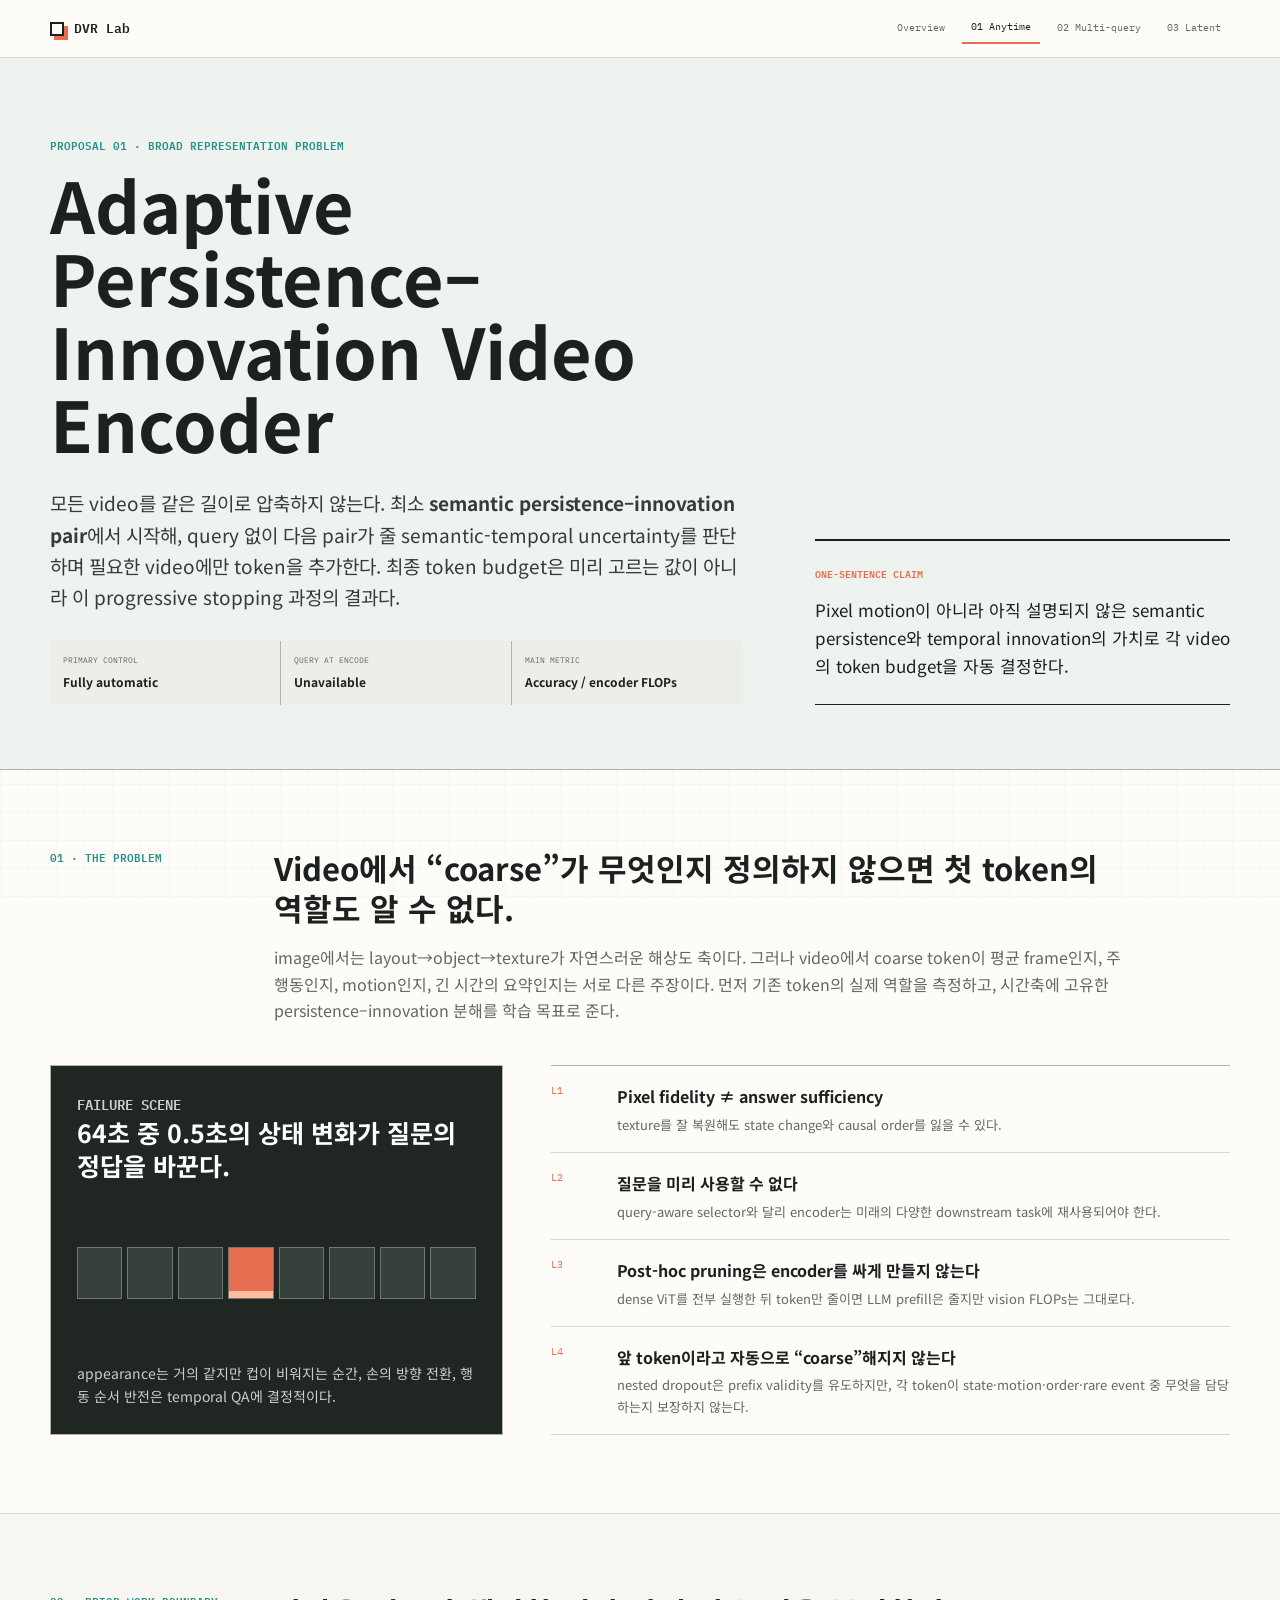
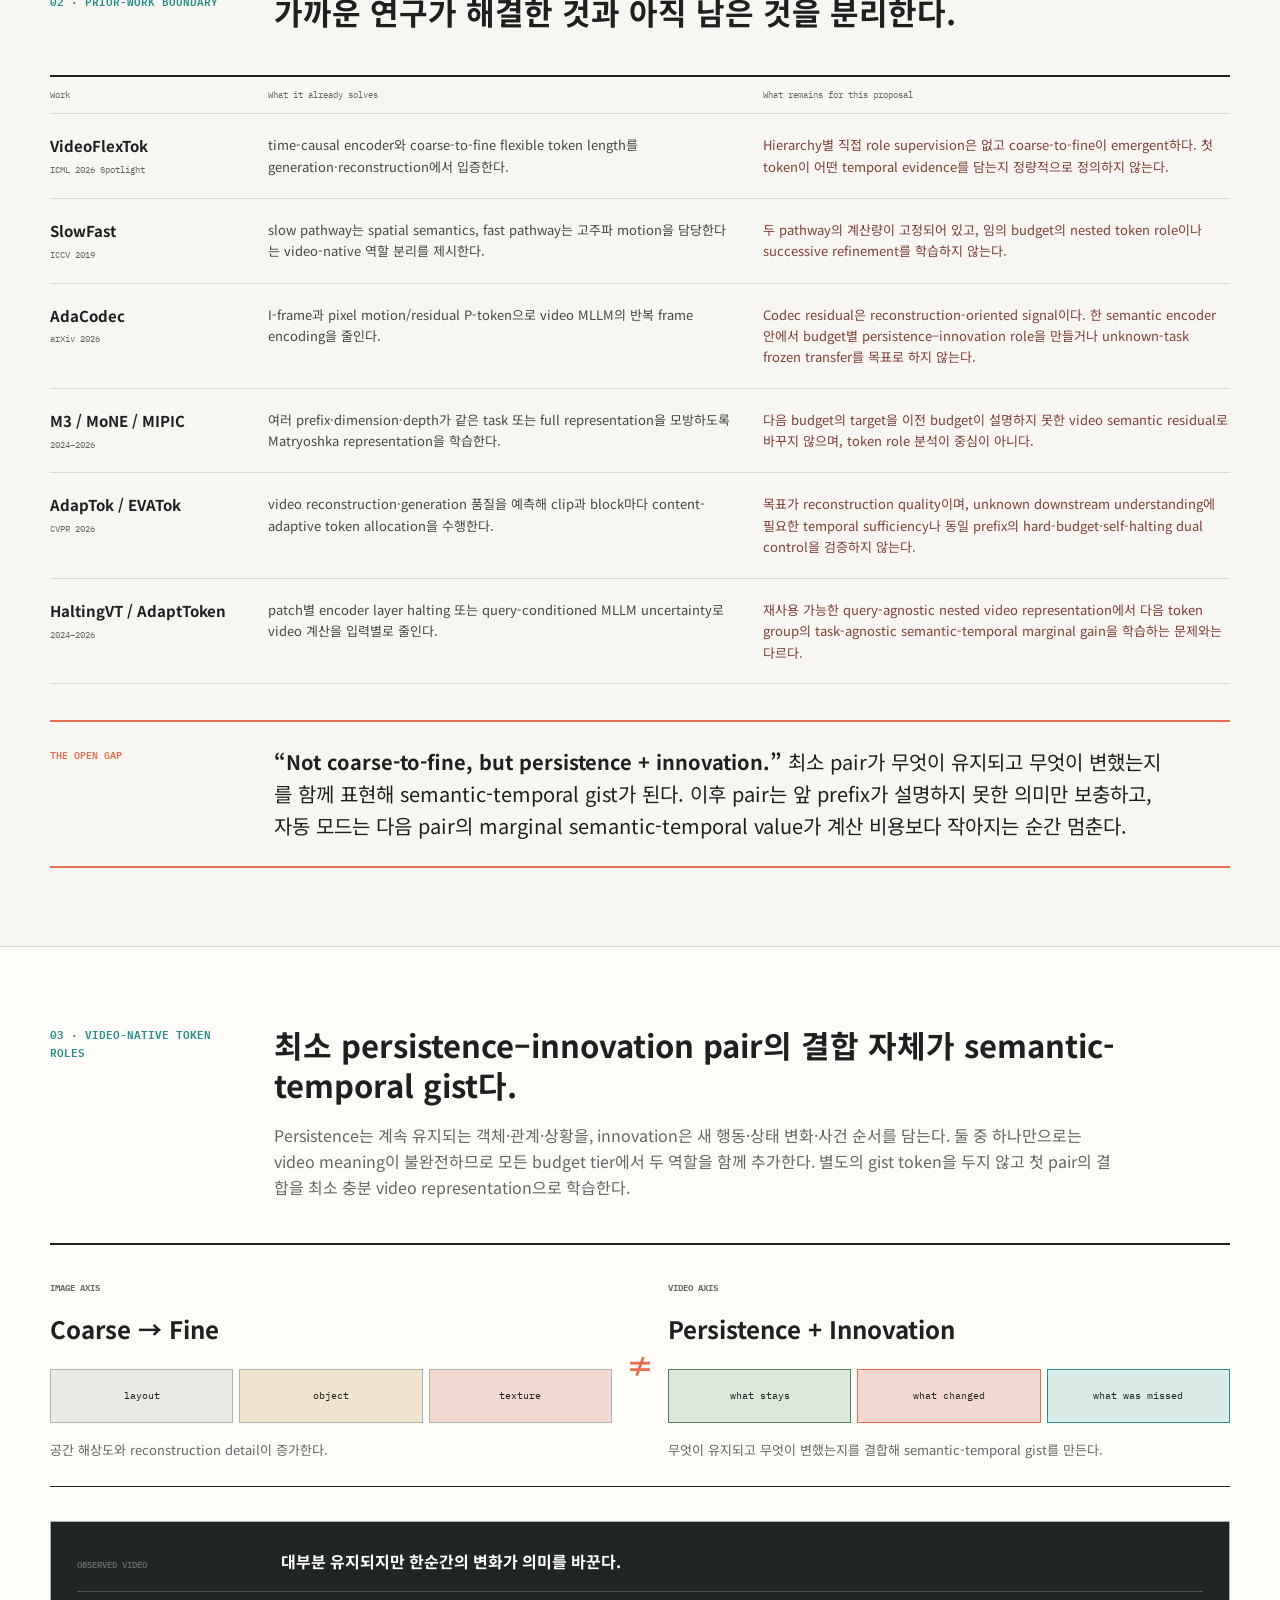
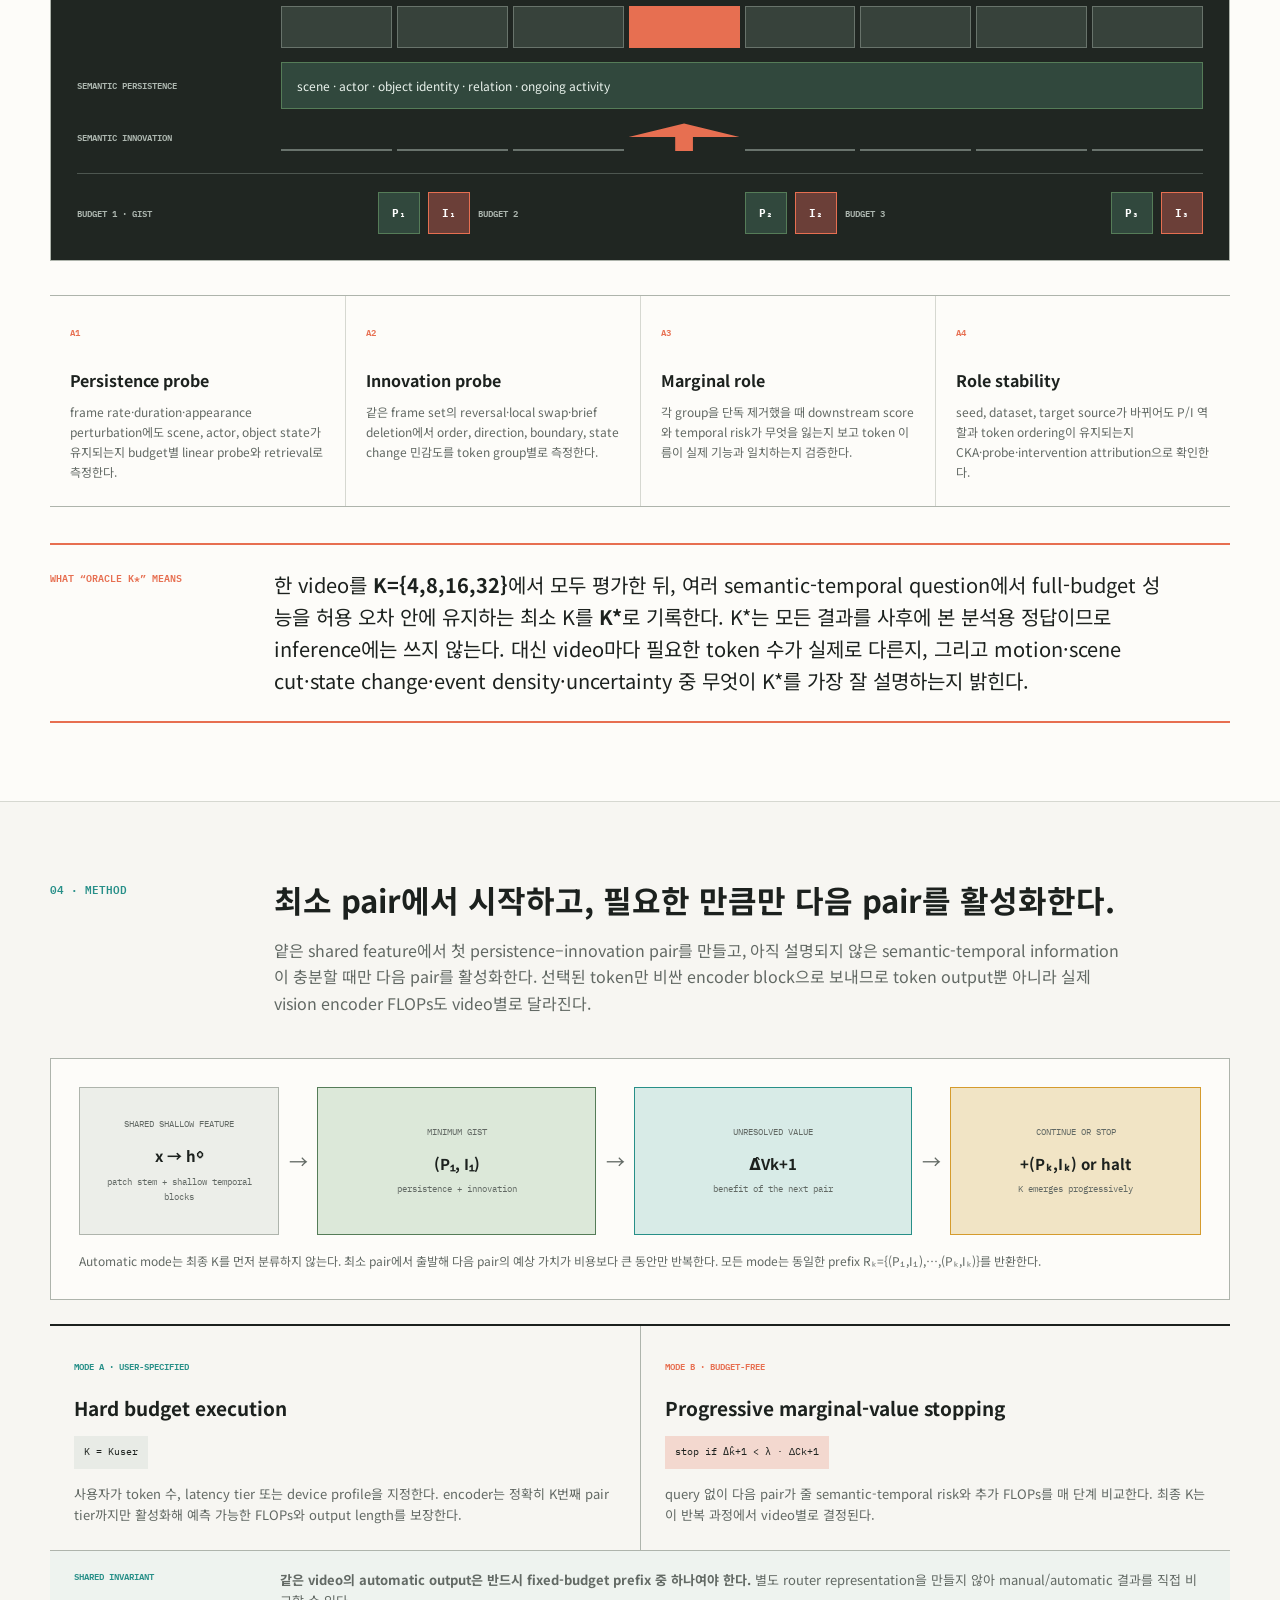
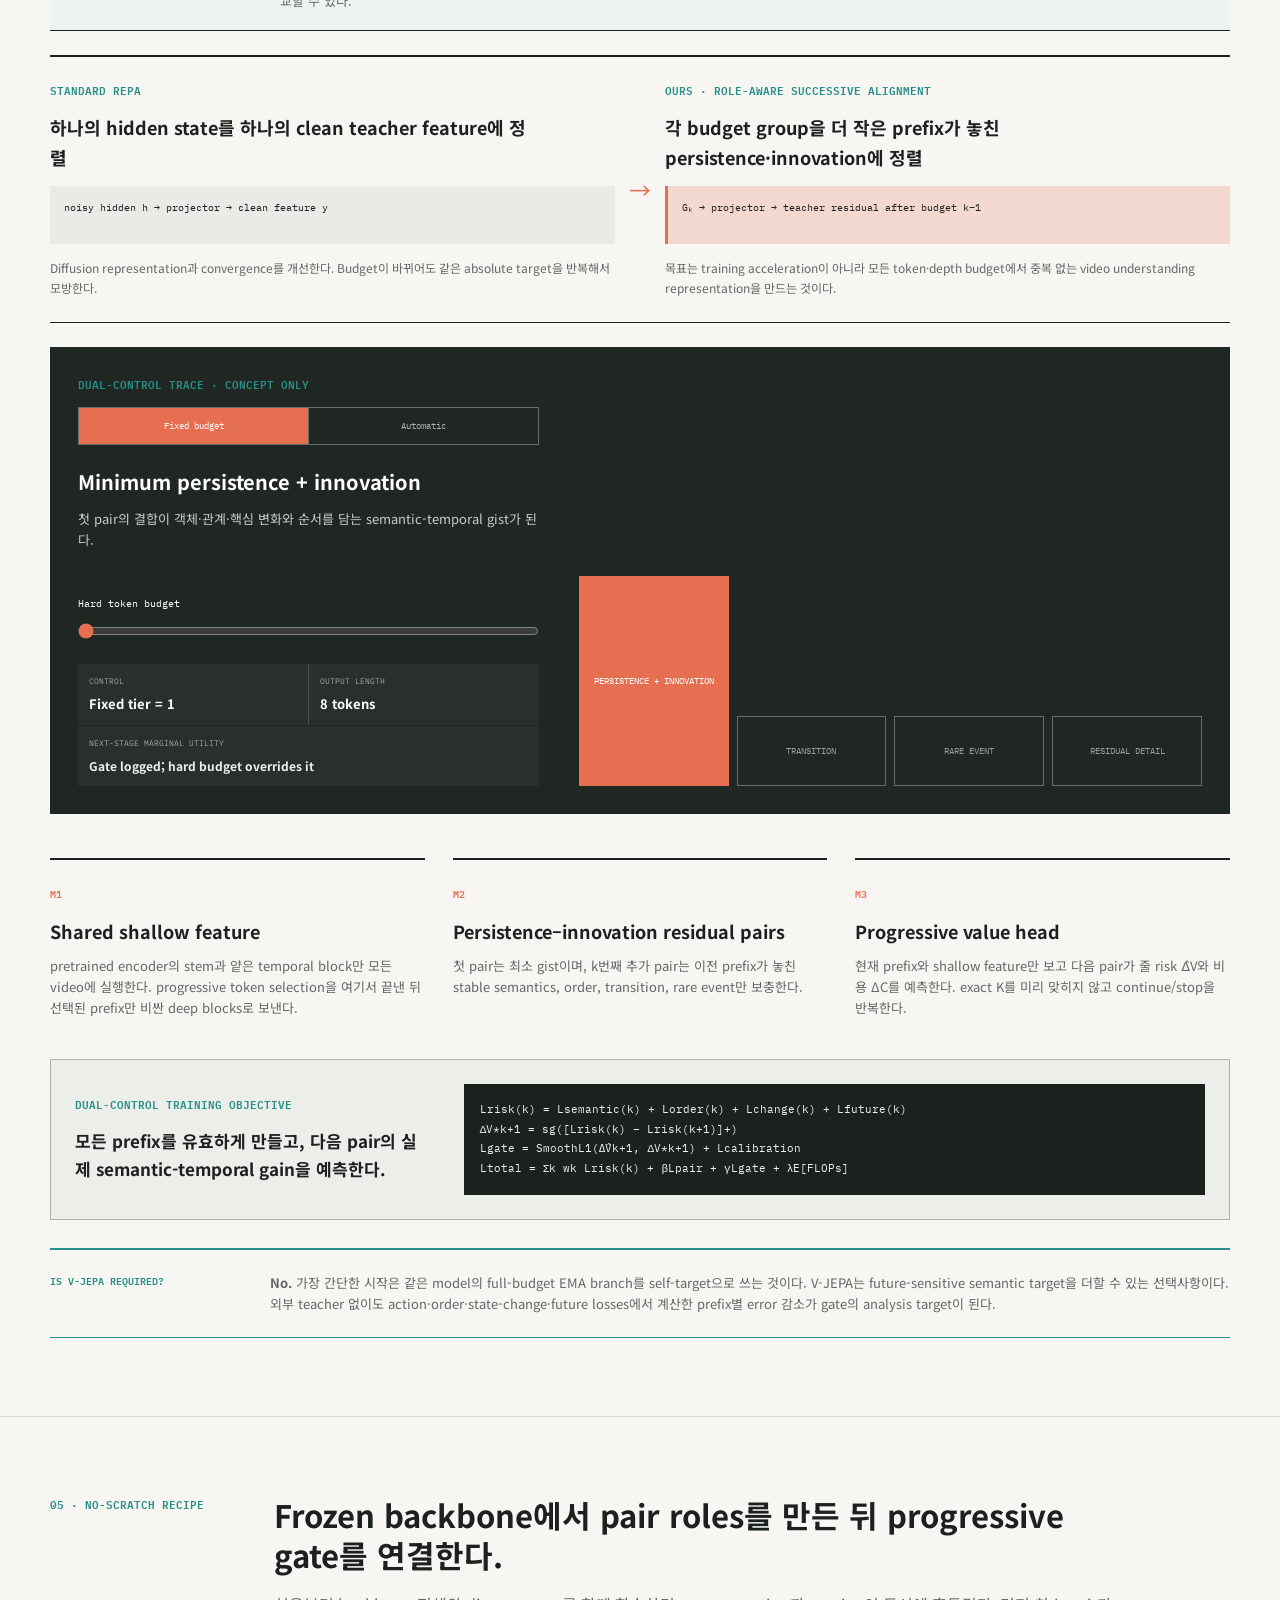
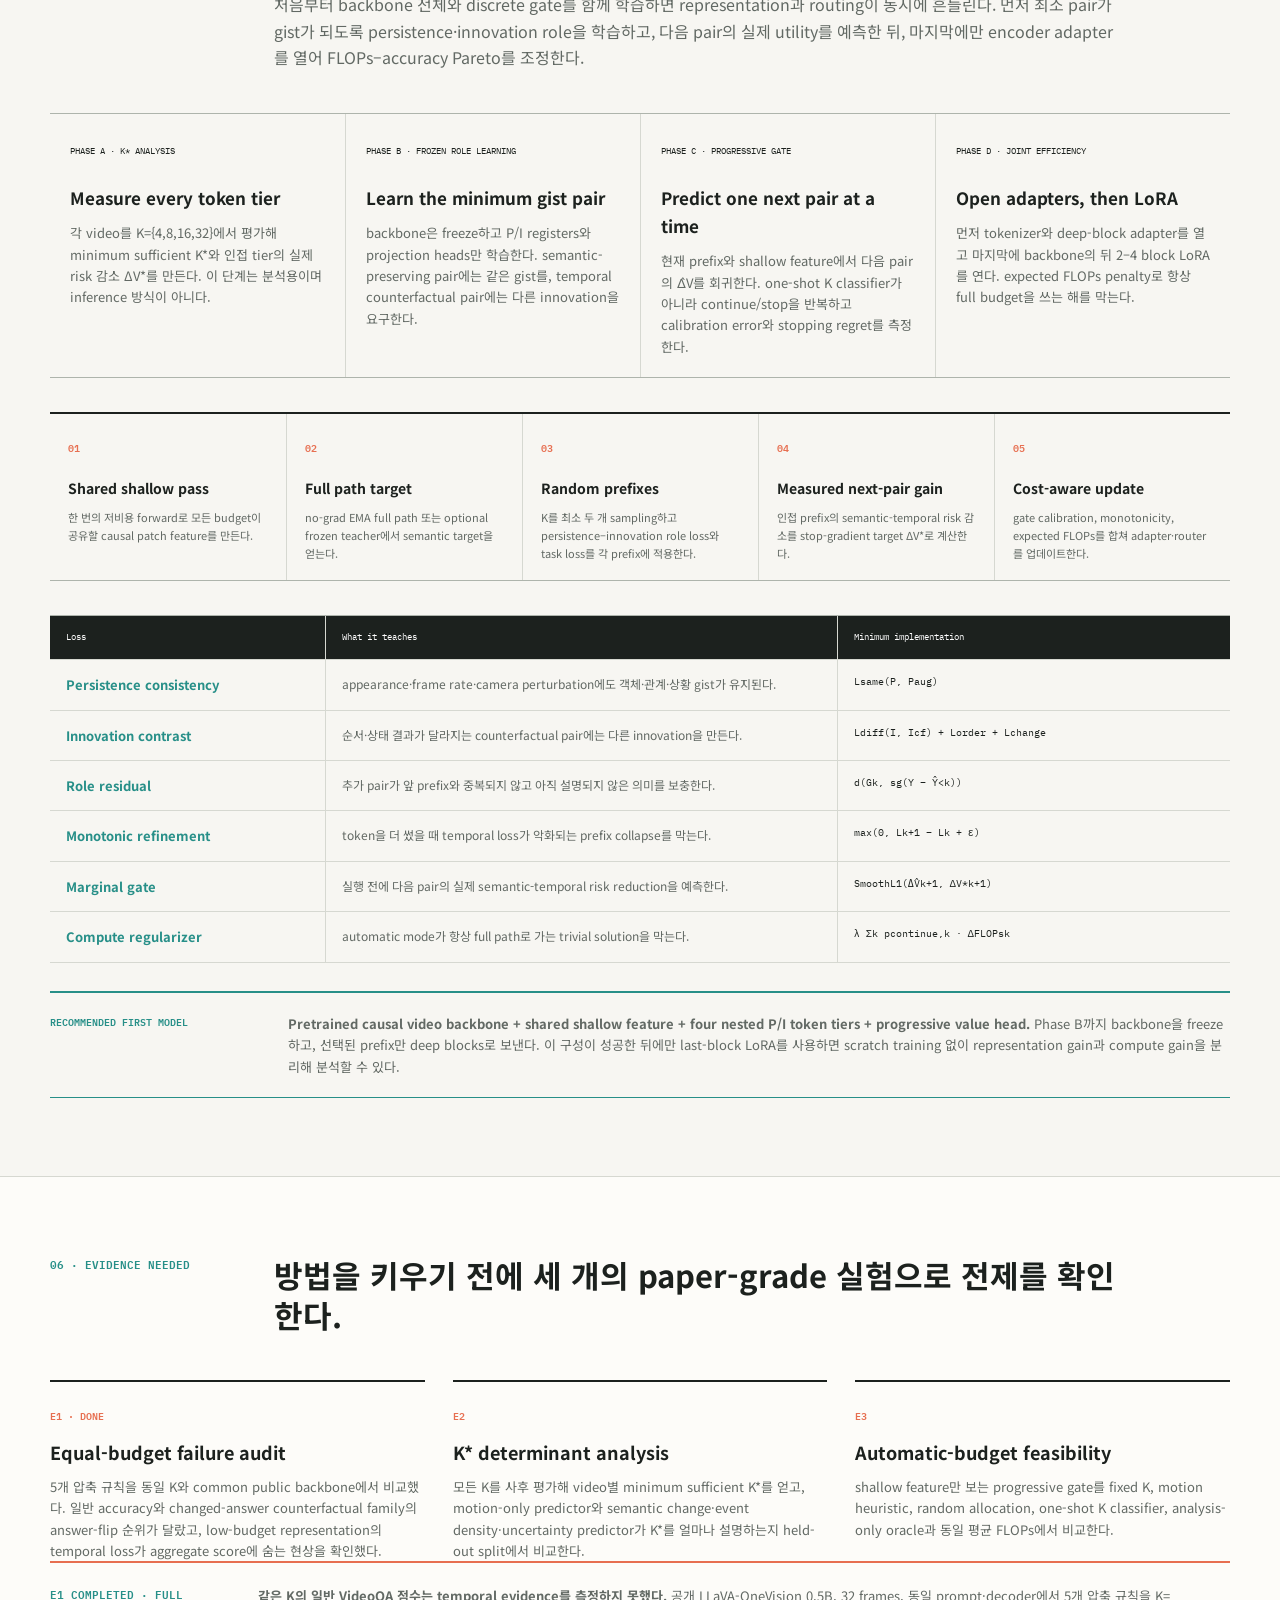
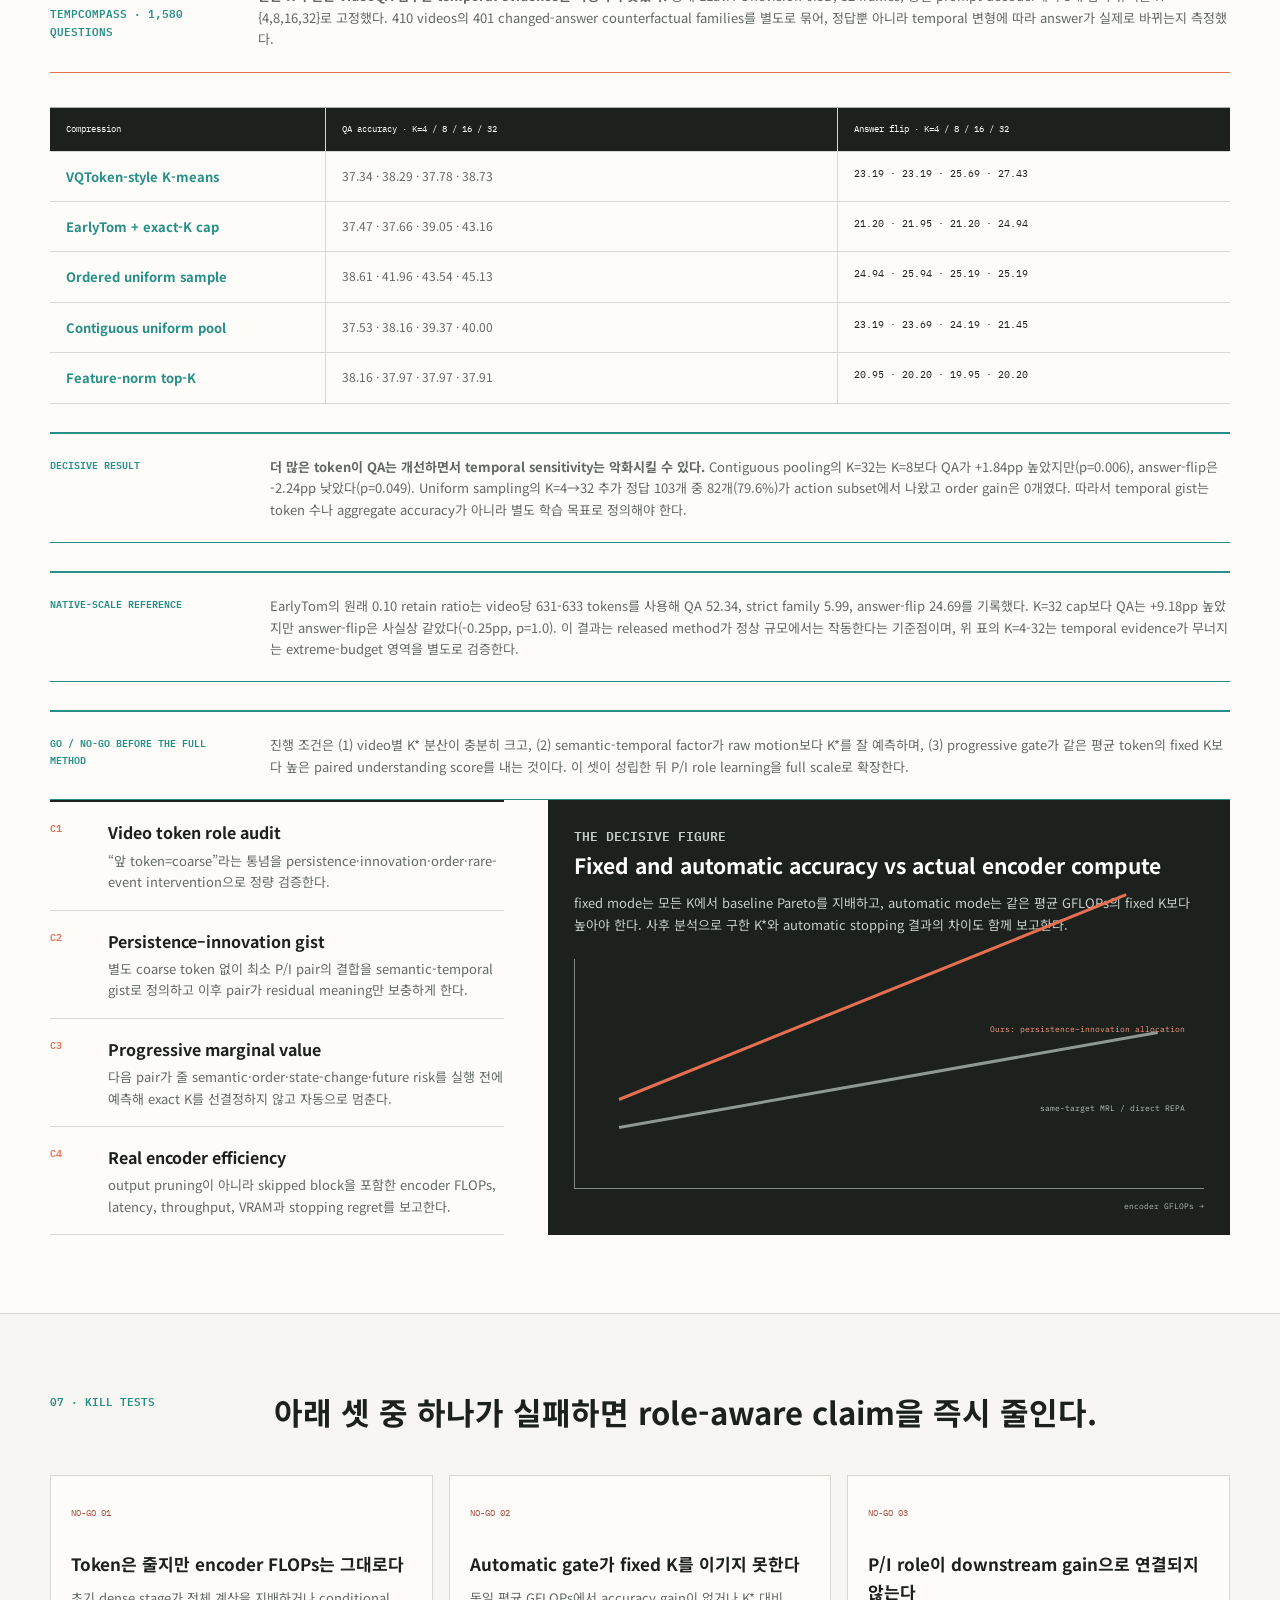
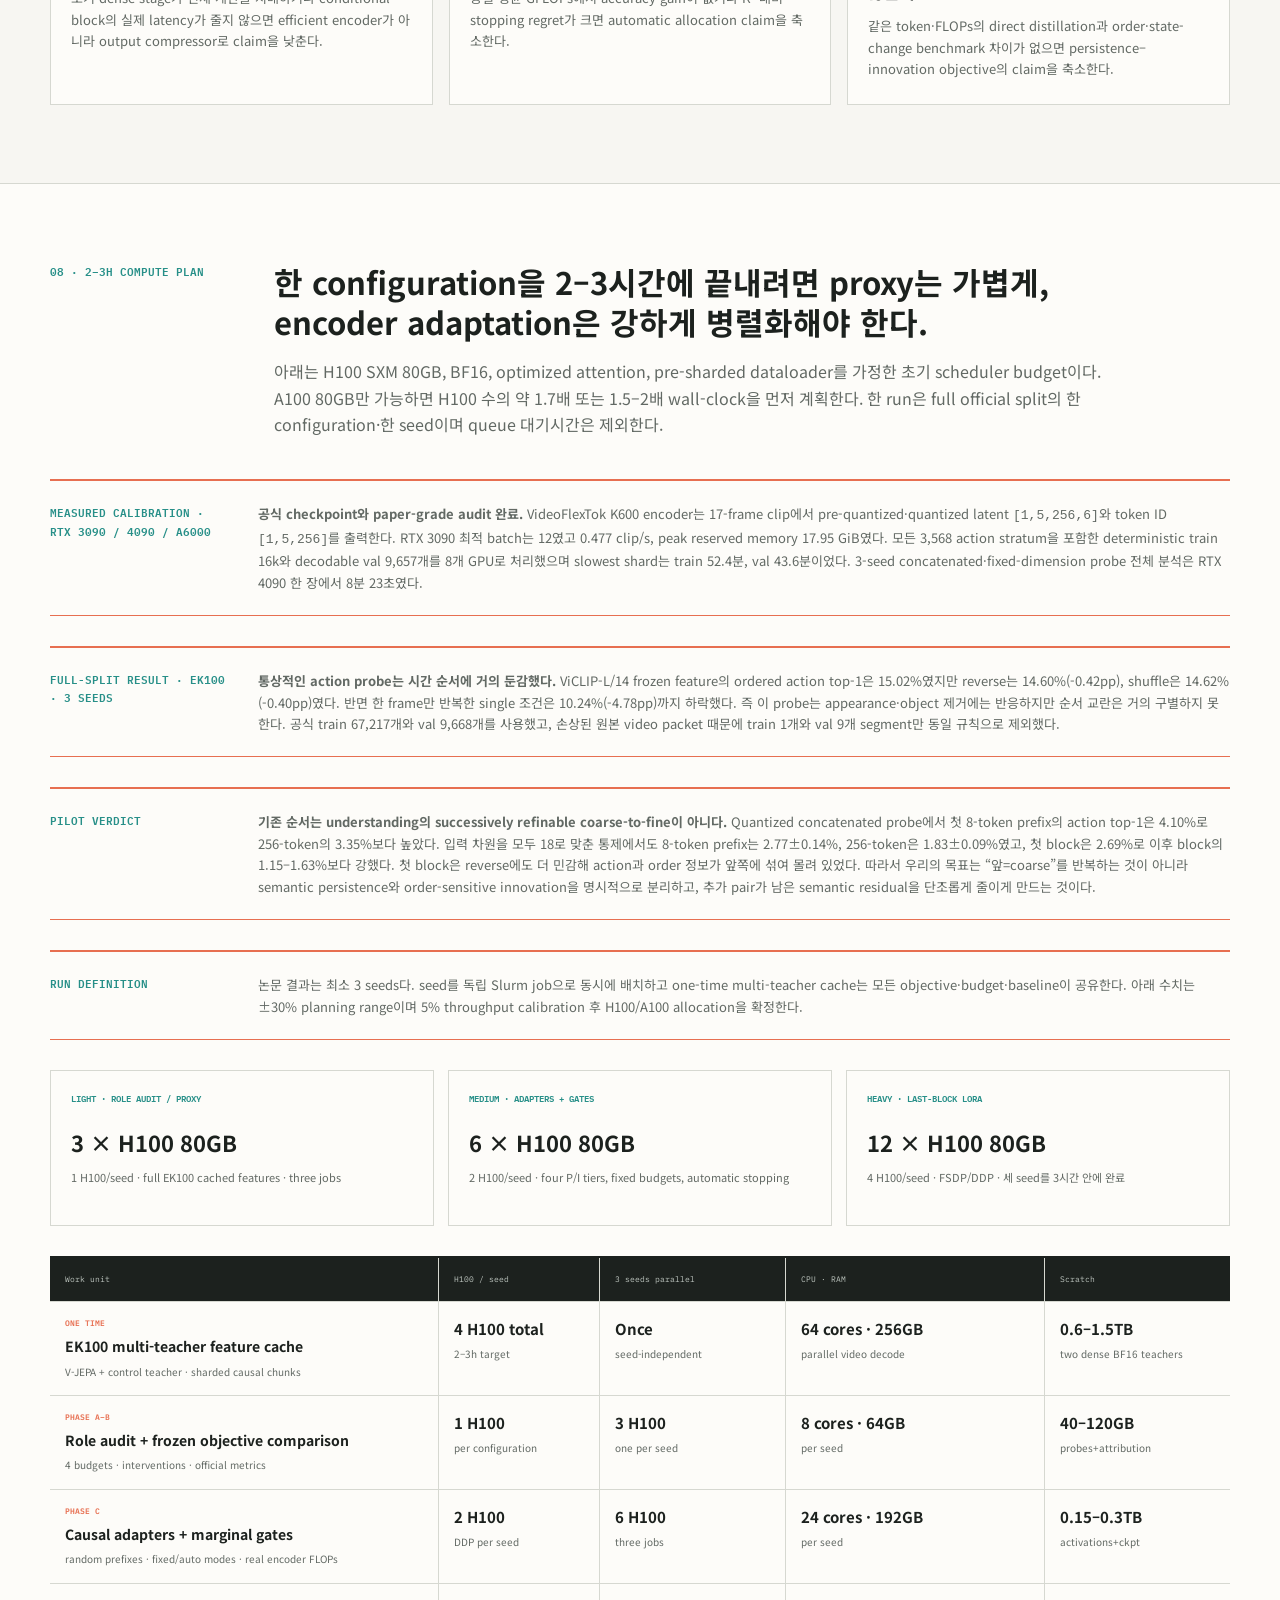
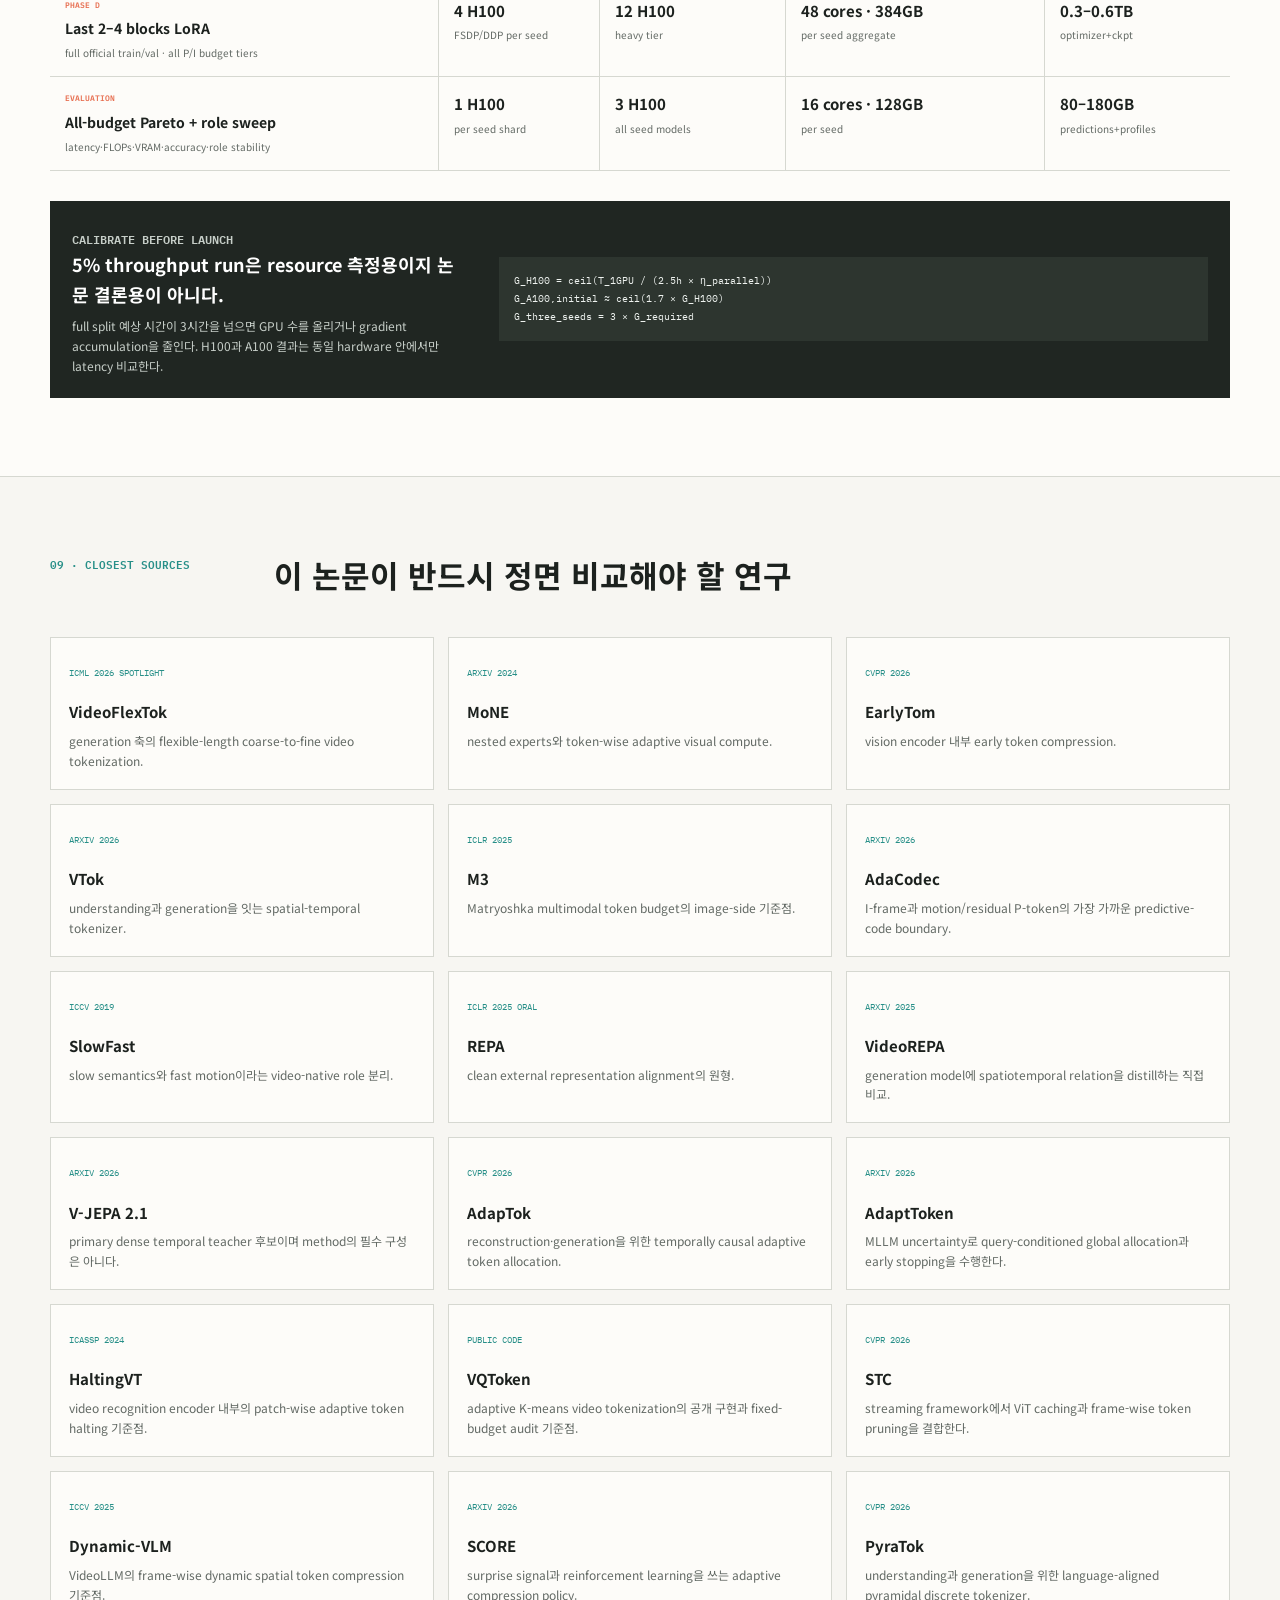
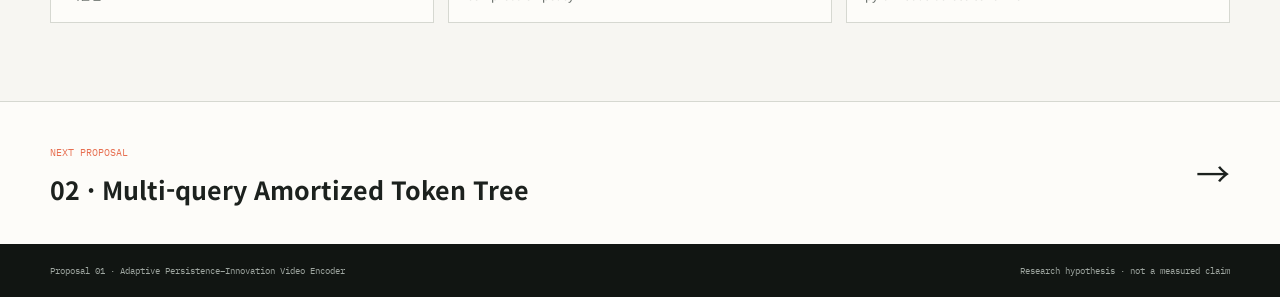
==== commit bb3229e0: "Add fixed-budget temporal compression audit" ====
--- a/1-proposal/index.html
+++ b/1-proposal/index.html
@@ -361,9 +361,33 @@
           </div>
 
           <div class="module-grid">
-            <div class="module-item"><span>E1</span><h3>Equal-budget failure audit</h3><p>재현 가능한 dynamic video tokenizer를 동일 K에서 비교한다. 일반 accuracy와 함께 order·state-change·rare-event counterfactual pair의 strict accuracy를 측정해 low-budget representation이 무엇을 먼저 잃는지 밝힌다.</p></div>
+            <div class="module-item"><span>E1 · DONE</span><h3>Equal-budget failure audit</h3><p>5개 압축 규칙을 동일 K와 common public backbone에서 비교했다. 일반 accuracy와 changed-answer counterfactual family의 answer-flip 순위가 달랐고, low-budget representation의 temporal loss가 aggregate score에 숨는 현상을 확인했다.</p></div>
             <div class="module-item"><span>E2</span><h3>K* determinant analysis</h3><p>모든 K를 사후 평가해 video별 minimum sufficient K*를 얻고, motion-only predictor와 semantic change·event density·uncertainty predictor가 K*를 얼마나 설명하는지 held-out split에서 비교한다.</p></div>
             <div class="module-item"><span>E3</span><h3>Automatic-budget feasibility</h3><p>shallow feature만 보는 progressive gate를 fixed K, motion heuristic, random allocation, one-shot K classifier, analysis-only oracle과 동일 평균 FLOPs에서 비교한다.</p></div>
+          </div>
+
+          <div class="compute-assumption">
+            <p class="mini-label">E1 COMPLETED · FULL TEMPCOMPASS · 1,580 QUESTIONS</p>
+            <p><strong>같은 K의 일반 VideoQA 점수는 temporal evidence를 측정하지 못했다.</strong> 공개 LLaVA-OneVision 0.5B, 32 frames, 동일 prompt·decoder에서 5개 압축 규칙을 K={4,8,16,32}로 고정했다. 410 videos의 401 changed-answer counterfactual families를 별도로 묶어, 정답뿐 아니라 temporal 변형에 따라 answer가 실제로 바뀌는지 측정했다.</p>
+          </div>
+
+          <div class="loss-ledger" aria-label="고정 토큰 예산별 TempCompass 전체 실험 결과">
+            <div class="loss-row header"><span>Compression</span><span>QA accuracy · K=4 / 8 / 16 / 32</span><span>Answer flip · K=4 / 8 / 16 / 32</span></div>
+            <div class="loss-row"><strong>VQToken-style K-means</strong><p>37.34 · 38.29 · 37.78 · 38.73</p><code>23.19 · 23.19 · 25.69 · 27.43</code></div>
+            <div class="loss-row"><strong>EarlyTom + exact-K cap</strong><p>37.47 · 37.66 · 39.05 · 43.16</p><code>21.20 · 21.95 · 21.20 · 24.94</code></div>
+            <div class="loss-row"><strong>Ordered uniform sample</strong><p>38.61 · 41.96 · 43.54 · 45.13</p><code>24.94 · 25.94 · 25.19 · 25.19</code></div>
+            <div class="loss-row"><strong>Contiguous uniform pool</strong><p>37.53 · 38.16 · 39.37 · 40.00</p><code>23.19 · 23.69 · 24.19 · 21.45</code></div>
+            <div class="loss-row"><strong>Feature-norm top-K</strong><p>38.16 · 37.97 · 37.97 · 37.91</p><code>20.95 · 20.20 · 19.95 · 20.20</code></div>
+          </div>
+
+          <div class="teacher-note">
+            <span>DECISIVE RESULT</span>
+            <p><strong>더 많은 token이 QA는 개선하면서 temporal sensitivity는 악화시킬 수 있다.</strong> Contiguous pooling의 K=32는 K=8보다 QA가 +1.84pp 높았지만(p=0.006), answer-flip은 -2.24pp 낮았다(p=0.049). Uniform sampling의 K=4→32 추가 정답 103개 중 82개(79.6%)가 action subset에서 나왔고 order gain은 0개였다. 따라서 temporal gist는 token 수나 aggregate accuracy가 아니라 별도 학습 목표로 정의해야 한다.</p>
+          </div>
+
+          <div class="teacher-note">
+            <span>NATIVE-SCALE REFERENCE</span>
+            <p>EarlyTom의 원래 0.10 retain ratio는 video당 631-633 tokens를 사용해 QA 52.34, strict family 5.99, answer-flip 24.69를 기록했다. K=32 cap보다 QA는 +9.18pp 높았지만 answer-flip은 사실상 같았다(-0.25pp, p=1.0). 이 결과는 released method가 정상 규모에서는 작동한다는 기준점이며, 위 표의 K=4-32는 temporal evidence가 무너지는 extreme-budget 영역을 별도로 검증한다.</p>
           </div>
 
           <div class="teacher-note">
@@ -467,6 +491,11 @@
             <a class="source-item" href="https://openaccess.thecvf.com/content/CVPR2026/html/Li_AdapTok_Learning_Adaptive_and_Temporally_Causal_Video_Tokenization_in_a_CVPR_2026_paper.html" target="_blank" rel="noreferrer"><span>CVPR 2026</span><h3>AdapTok</h3><p>reconstruction·generation을 위한 temporally causal adaptive token allocation.</p></a>
             <a class="source-item" href="https://arxiv.org/abs/2603.28696" target="_blank" rel="noreferrer"><span>ARXIV 2026</span><h3>AdaptToken</h3><p>MLLM uncertainty로 query-conditioned global allocation과 early stopping을 수행한다.</p></a>
             <a class="source-item" href="https://arxiv.org/abs/2401.04975" target="_blank" rel="noreferrer"><span>ICASSP 2024</span><h3>HaltingVT</h3><p>video recognition encoder 내부의 patch-wise adaptive token halting 기준점.</p></a>
+            <a class="source-item" href="https://github.com/Hai-chao-Zhang/VQToken" target="_blank" rel="noreferrer"><span>PUBLIC CODE</span><h3>VQToken</h3><p>adaptive K-means video tokenization의 공개 구현과 fixed-budget audit 기준점.</p></a>
+            <a class="source-item" href="https://arxiv.org/abs/2512.00891" target="_blank" rel="noreferrer"><span>CVPR 2026</span><h3>STC</h3><p>streaming framework에서 ViT caching과 frame-wise token pruning을 결합한다.</p></a>
+            <a class="source-item" href="https://arxiv.org/abs/2412.09530" target="_blank" rel="noreferrer"><span>ICCV 2025</span><h3>Dynamic-VLM</h3><p>VideoLLM의 frame-wise dynamic spatial token compression 기준점.</p></a>
+            <a class="source-item" href="https://arxiv.org/abs/2603.26365" target="_blank" rel="noreferrer"><span>ARXIV 2026</span><h3>SCORE</h3><p>surprise signal과 reinforcement learning을 쓰는 adaptive compression policy.</p></a>
+            <a class="source-item" href="https://arxiv.org/abs/2601.16210" target="_blank" rel="noreferrer"><span>CVPR 2026</span><h3>PyraTok</h3><p>understanding과 generation을 위한 language-aligned pyramidal discrete tokenizer.</p></a>
           </div>
         </div>
       </section>
